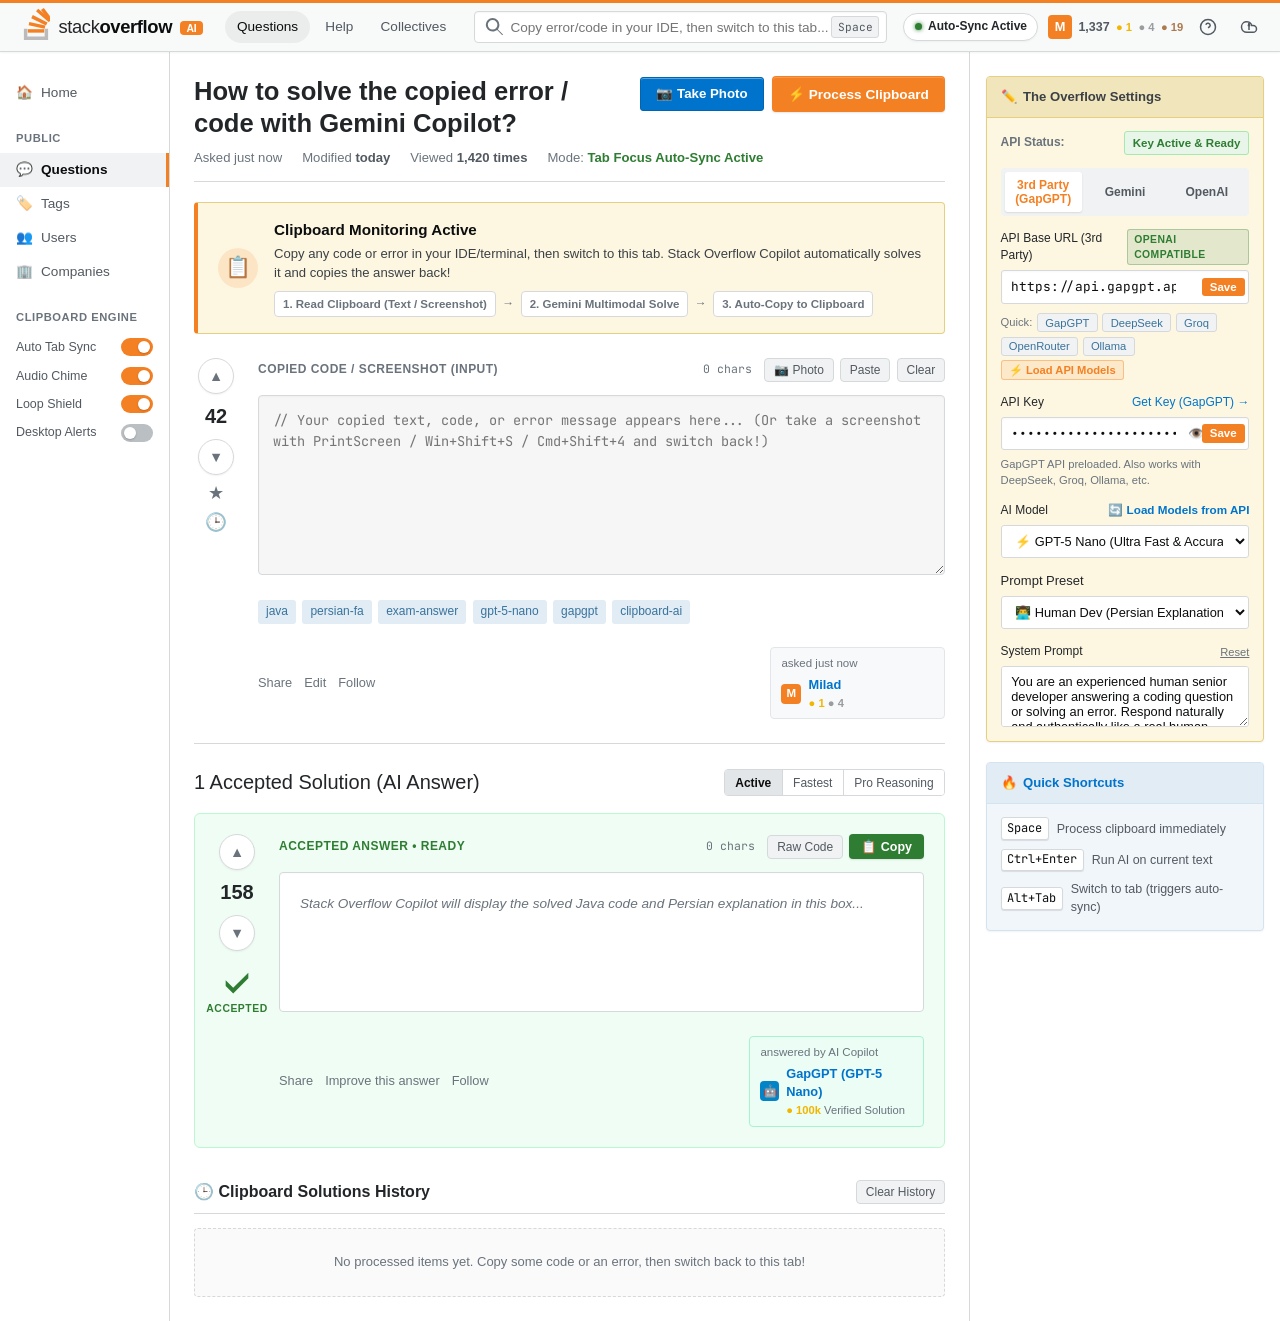
==== index.html @ df072f0d "my first commit for test" ====
<!DOCTYPE html>
<html lang="en">
<head>
  <meta charset="UTF-8">
  <meta name="viewport" content="width=device-width, initial-scale=1.0">
  <title>Stack Overflow — Instant Clipboard AI Copilot</title>
  <meta name="description" content="Stack Overflow style Clipboard Copilot: Automatically reads copied code or questions, solves them with Gemini, and copies the solution back to your clipboard.">
  <link rel="icon" type="image/svg+xml" href="[data-uri]">
  
  <!-- Fonts -->
  <link rel="preconnect" href="https://fonts.googleapis.com">
  <link rel="preconnect" href="https://fonts.gstatic.com" crossorigin>
  <link href="https://fonts.googleapis.com/css2?family=JetBrains+Mono:wght@400;500;600&family=Segoe+UI:wght@300;400;600;700&display=swap" rel="stylesheet">
  
  <style>
/* ==========================================================================
   Stack Overflow Theme & Design System for Clipboard Copilot
   Classic Authentic LIGHT THEME (#FFFFFF, #F48024, #FDF7E2, #2E7D32)
   ========================================================================== */

:root {
  /* Stack Overflow Brand Colors */
  --so-orange: #f48024;
  --so-orange-hover: #da680b;
  --so-orange-light: rgba(244, 128, 36, 0.12);
  
  /* Light Theme Surfaces & Backgrounds */
  --so-bg-page: #ffffff;
  --so-bg-topbar: #f8f9f9;
  --so-bg-sidebar: #ffffff;
  --so-bg-card: #ffffff;
  --so-bg-input: #ffffff;
  --so-bg-editor: #f6f6f6;
  --so-border: #d6d9dc;
  --so-border-subtle: #e3e6e8;
  --so-border-focus: #59a4de;

  /* Typography Colors */
  --so-text-main: #232629;
  --so-text-secondary: #525960;
  --so-text-muted: #6a737c;
  --so-link: #0074cc;
  --so-link-hover: #0a95ff;

  /* Badges & Accents */
  --so-green: #2e7d32;
  --so-green-bg: #e8f5e9;
  --so-green-border: #a3e9b0;
  --so-gold: #f1b600;
  --so-silver: #9a9c9f;
  --so-bronze: #ab7a4e;

  /* Stack Overflow Classic Tags */
  --so-tag-bg: #e1ecf4;
  --so-tag-text: #39739d;
  --so-tag-hover: #d0e3f1;

  /* The Overflow Yellow Widget Box in Light Mode */
  --so-widget-yellow-bg: #fdf7e2;
  --so-widget-yellow-header: #f1e5bc;
  --so-widget-yellow-border: #e6cf7e;
  --so-widget-yellow-text: #3b4045;

  /* Fonts */
  --font-main: -apple-system, BlinkMacSystemFont, "Segoe UI", "Vazirmatn", Tahoma, Roboto, "Helvetica Neue", Arial, sans-serif;
  --font-mono: 'JetBrains Mono', "Cascadia Code", Consolas, Menlo, Monaco, monospace;

  --transition-fast: all 0.15s ease-in-out;
}

*, *::before, *::after {
  box-sizing: border-box;
  margin: 0;
  padding: 0;
}

html {
  max-width: 100%;
  overflow-x: hidden;
  width: 100%;
}

body, body.so-theme-light {
  background-color: var(--so-bg-page);
  color: var(--so-text-main);
  font-family: var(--font-main);
  font-size: 13px;
  line-height: 1.45;
  min-height: 100vh;
  max-width: 100%;
  width: 100%;
  overflow-x: hidden;
  -webkit-font-smoothing: antialiased;
}

/* ==========================================================================
   Top Navigation Bar (Signature 3px Orange Line)
   ========================================================================== */
.so-topbar {
  position: sticky;
  top: 0;
  z-index: 100;
  background-color: var(--so-bg-topbar);
  border-top: 3px solid var(--so-orange);
  border-bottom: 1px solid var(--so-border);
  box-shadow: 0 1px 2px rgba(0, 0, 0, 0.05);
  height: 52px;
}

.so-topbar-container {
  max-width: 1300px;
  height: 100%;
  margin: 0 auto;
  padding: 0 1rem;
  display: flex;
  align-items: center;
  gap: 1rem;
}

/* Logo */
.so-brand-link {
  display: flex;
  align-items: center;
  gap: 0.5rem;
  text-decoration: none;
  color: var(--so-text-main);
  padding: 0.2rem 0.4rem;
  border-radius: 4px;
}

.so-brand-link:hover {
  background-color: rgba(0, 0, 0, 0.04);
}

.so-brand-text {
  font-size: 1.15rem;
  letter-spacing: -0.02em;
  font-family: var(--font-main);
  color: #232629;
}

.so-bold {
  font-weight: 700;
  color: #0c0d0e;
}

.so-badge-copilot {
  font-size: 0.65rem;
  font-weight: 700;
  background: var(--so-orange);
  color: #fff;
  padding: 0.1rem 0.4rem;
  border-radius: 4px;
  vertical-align: middle;
  margin-left: 0.2rem;
}

/* Nav links */
.so-topbar-nav {
  display: flex;
  align-items: center;
  gap: 0.2rem;
}

@media (max-width: 900px) {
  .so-topbar-nav { display: none; }
}

.so-nav-item {
  color: var(--so-text-secondary);
  text-decoration: none;
  padding: 0.4rem 0.75rem;
  border-radius: 9999px;
  font-size: 0.85rem;
  font-weight: 500;
  transition: var(--transition-fast);
}

.so-nav-item:hover, .so-nav-item.active {
  color: #0c0d0e;
  background-color: rgba(0, 0, 0, 0.05);
}

/* Search Box */
.so-search-container {
  flex: 1;
  max-width: 600px;
  position: relative;
  display: flex;
  align-items: center;
}

.so-search-svg {
  position: absolute;
  left: 0.65rem;
  color: var(--so-text-muted);
  pointer-events: none;
}

.so-search-input {
  width: 100%;
  background-color: var(--so-bg-input);
  border: 1px solid var(--so-border);
  border-radius: 4px;
  padding: 0.45rem 3.5rem 0.45rem 2.2rem;
  color: var(--so-text-main);
  font-family: inherit;
  font-size: 0.85rem;
  outline: none;
  transition: var(--transition-fast);
  box-shadow: inset 0 1px 2px rgba(0, 0, 0, 0.04);
}

.so-search-input:focus {
  border-color: var(--so-orange);
  box-shadow: 0 0 0 3px var(--so-orange-light);
}

.so-kbd {
  position: absolute;
  right: 0.5rem;
  font-family: var(--font-mono);
  font-size: 0.7rem;
  background: #f1f2f3;
  border: 1px solid var(--so-border);
  border-radius: 3px;
  padding: 0.1rem 0.35rem;
  color: var(--so-text-secondary);
}

/* Topbar Actions */
.so-topbar-actions {
  display: flex;
  align-items: center;
  gap: 0.6rem;
  margin-left: auto;
}

.status-pill {
  display: inline-flex;
  align-items: center;
  gap: 0.4rem;
  padding: 0.3rem 0.65rem;
  border-radius: 9999px;
  font-size: 0.75rem;
  font-weight: 600;
  border: 1px solid var(--so-border);
  background: #ffffff;
  box-shadow: 0 1px 2px rgba(0, 0, 0, 0.04);
}

.status-dot {
  width: 7px;
  height: 7px;
  border-radius: 50%;
}

.status-ready .status-dot { background: var(--so-green); box-shadow: 0 0 4px var(--so-green); }
.status-busy .status-dot { background: var(--so-orange); box-shadow: 0 0 4px var(--so-orange); }
.status-warn .status-dot { background: #f59e0b; }

.so-user-rep {
  display: flex;
  align-items: center;
  gap: 0.4rem;
  font-size: 0.78rem;
  font-weight: 600;
  cursor: default;
}

.so-avatar {
  width: 24px;
  height: 24px;
  border-radius: 4px;
  background: var(--so-orange);
  color: #fff;
  display: flex;
  align-items: center;
  justify-content: center;
  font-size: 0.8rem;
  font-weight: 700;
}

.so-avatar.sm { width: 20px; height: 20px; font-size: 0.72rem; }
.so-avatar.bot { background: #0284c7; }

.so-rep-count { color: var(--so-text-secondary); }
.badge-dot { font-size: 0.7rem; font-weight: 700; }
.badge-dot.gold { color: var(--so-gold); }
.badge-dot.silver { color: var(--so-silver); }
.badge-dot.bronze { color: var(--so-bronze); }

.so-icon-btn {
  background: none;
  border: none;
  color: var(--so-text-secondary);
  padding: 0.4rem;
  border-radius: 4px;
  cursor: pointer;
  display: flex;
  align-items: center;
  transition: var(--transition-fast);
}

.so-icon-btn:hover {
  background: rgba(0, 0, 0, 0.06);
  color: #0c0d0e;
}

/* ==========================================================================
   Page Layout (Left Sidebar + Main Column + Right Sidebar)
   ========================================================================== */
.so-page-wrap {
  max-width: 1300px;
  margin: 0 auto;
  display: flex;
  min-height: calc(100vh - 52px);
  background-color: var(--so-bg-page);
  width: 100%;
  min-width: 0;
  box-sizing: border-box;
}

/* Left Sidebar */
.so-left-sidebar {
  width: 170px;
  flex-shrink: 0;
  border-right: 1px solid var(--so-border);
  padding: 1.5rem 0;
  background-color: var(--so-bg-sidebar);
}

@media (max-width: 800px) {
  .so-left-sidebar { display: none; }
}

.so-side-nav {
  position: sticky;
  top: 70px;
  display: flex;
  flex-direction: column;
}

.so-side-link {
  display: flex;
  align-items: center;
  gap: 0.5rem;
  padding: 0.45rem 1rem;
  color: var(--so-text-secondary);
  text-decoration: none;
  font-size: 0.85rem;
  font-weight: 500;
  transition: var(--transition-fast);
  border-right: 3px solid transparent;
}

.so-side-link:hover {
  color: #0c0d0e;
  background-color: #f1f2f3;
}

.so-side-link.active {
  background-color: #f1f2f3;
  color: #0c0d0e;
  font-weight: 700;
  border-right-color: var(--so-orange);
}

.so-side-heading {
  font-size: 0.7rem;
  font-weight: 700;
  color: var(--so-text-muted);
  text-transform: uppercase;
  letter-spacing: 0.05em;
  padding: 1.25rem 1rem 0.4rem;
}

.so-toggle-box {
  padding: 0 1rem;
  display: flex;
  flex-direction: column;
  gap: 0.65rem;
  margin-top: 0.4rem;
}

.so-toggle-row {
  display: flex;
  align-items: center;
  justify-content: space-between;
  font-size: 0.78rem;
  color: var(--so-text-secondary);
}

/* Sm Switch */
.switch-sm {
  position: relative;
  width: 32px;
  height: 18px;
}
.switch-sm input { opacity: 0; width: 0; height: 0; }
.slider-sm {
  position: absolute; cursor: pointer;
  top: 0; left: 0; right: 0; bottom: 0;
  background-color: #babfc4;
  border-radius: 18px;
  transition: 0.2s;
}
.slider-sm::before {
  position: absolute; content: "";
  height: 12px; width: 12px; left: 3px; bottom: 3px;
  background-color: white;
  border-radius: 50%;
  transition: 0.2s;
  box-shadow: 0 1px 2px rgba(0, 0, 0, 0.2);
}
input:checked + .slider-sm { background-color: var(--so-orange); }
input:checked + .slider-sm::before { transform: translateX(14px); }

/* Main Column */
.so-main-column {
  flex: 1;
  min-width: 0;
  padding: 1.5rem;
  max-width: 820px;
  width: 100%;
  border-right: 1px solid var(--so-border);
  background-color: #ffffff;
  box-sizing: border-box;
}

@media (max-width: 1100px) {
  .so-main-column { max-width: 100%; border-right: none; }
}

/* Question Header */
.so-question-header {
  border-bottom: 1px solid var(--so-border);
  padding-bottom: 0.85rem;
  margin-bottom: 1.25rem;
}

.so-title-row {
  display: flex;
  align-items: flex-start;
  justify-content: space-between;
  gap: 1rem;
}

.so-question-title {
  font-size: 1.6rem;
  font-weight: 600;
  color: var(--so-text-main);
  line-height: 1.25;
}

.so-btn-primary {
  background-color: var(--so-orange);
  color: #fff;
  border: 1px solid transparent;
  padding: 0.55rem 0.95rem;
  border-radius: 4px;
  font-family: inherit;
  font-size: 0.85rem;
  font-weight: 600;
  cursor: pointer;
  white-space: nowrap;
  box-shadow: inset 0 1px 0 rgba(255, 255, 255, 0.2), 0 1px 2px rgba(0, 0, 0, 0.1);
  transition: var(--transition-fast);
}

.so-btn-primary:hover {
  background-color: var(--so-orange-hover);
}

.so-question-meta {
  display: flex;
  align-items: center;
  gap: 1.25rem;
  font-size: 0.82rem;
  color: var(--so-text-muted);
  margin-top: 0.5rem;
  flex-wrap: wrap;
}

.so-highlight { color: var(--so-text-secondary); font-weight: 600; }
.so-highlight-green { color: var(--so-green); font-weight: 600; }

/* Status Notification Banner (Light Mode Warm Notice) */
.so-notice-banner {
  background-color: var(--so-widget-yellow-bg);
  border: 1px solid var(--so-widget-yellow-border);
  border-left: 4px solid var(--so-orange);
  border-radius: 4px;
  padding: 1rem 1.25rem;
  display: flex;
  align-items: center;
  gap: 1rem;
  margin-bottom: 1.5rem;
}

.so-notice-icon {
  width: 40px;
  height: 40px;
  border-radius: 50%;
  background: rgba(244, 128, 36, 0.15);
  display: flex;
  align-items: center;
  justify-content: center;
  font-size: 1.3rem;
  flex-shrink: 0;
}

.so-notice-text strong {
  font-size: 0.95rem;
  color: #0c0d0e;
  display: block;
  margin-bottom: 0.2rem;
}

.so-notice-text p {
  font-size: 0.82rem;
  color: #3b4045;
}

.so-pipeline-steps {
  display: flex;
  align-items: center;
  gap: 0.4rem;
  margin-top: 0.6rem;
  flex-wrap: wrap;
}

.so-step-badge {
  font-size: 0.72rem;
  font-weight: 600;
  padding: 0.2rem 0.5rem;
  border-radius: 4px;
  background: #ffffff;
  border: 1px solid var(--so-border);
  color: var(--so-text-muted);
}

.so-step-badge.step-active {
  background: var(--so-orange);
  color: #fff;
  border-color: var(--so-orange);
}

.so-step-badge.step-done {
  background: var(--so-green-bg);
  color: var(--so-green);
  border-color: var(--so-green-border);
}

.so-step-arrow { color: var(--so-text-muted); font-size: 0.75rem; }

/* Post Box (Input & Answer) */
.so-post-box {
  display: flex;
  gap: 1.25rem;
  padding-bottom: 1.5rem;
  border-bottom: 1px solid var(--so-border);
  margin-bottom: 1.5rem;
  width: 100%;
  max-width: 100%;
  min-width: 0;
  box-sizing: border-box;
}

.so-accepted-answer {
  background: #f0fdf4;
  border: 1px solid #bbf7d0;
  border-radius: 6px;
  padding: 1.25rem;
  margin-top: 1rem;
  width: 100%;
  max-width: 100%;
  min-width: 0;
  box-sizing: border-box;
}

/* Voting Column */
.so-vote-col {
  display: flex;
  flex-direction: column;
  align-items: center;
  gap: 0.5rem;
  width: 44px;
  flex-shrink: 0;
}

.so-vote-btn {
  background: #ffffff;
  border: 1px solid var(--so-border);
  border-radius: 50%;
  width: 36px;
  height: 36px;
  display: flex;
  align-items: center;
  justify-content: center;
  color: var(--so-text-muted);
  font-size: 0.9rem;
  cursor: pointer;
  transition: var(--transition-fast);
  box-shadow: 0 1px 2px rgba(0, 0, 0, 0.05);
}

.so-vote-btn:hover {
  background: #f1f2f3;
  color: var(--so-orange);
  border-color: var(--so-orange);
}

.so-vote-count {
  font-size: 1.25rem;
  font-weight: 600;
  color: var(--so-text-main);
}

.so-vote-action {
  background: none;
  border: none;
  color: var(--so-text-muted);
  font-size: 1.1rem;
  cursor: pointer;
}

.so-vote-action:hover { color: var(--so-orange); }

/* Stack Overflow Accepted Checkmark */
.so-accepted-check {
  display: flex;
  flex-direction: column;
  align-items: center;
  color: var(--so-green);
  margin-top: 0.5rem;
}

.so-accepted-text {
  font-size: 0.65rem;
  font-weight: 700;
  letter-spacing: 0.05em;
  color: var(--so-green);
}

/* Post Body */
.so-post-body {
  flex: 1;
  min-width: 0; /* CRITICAL: Prevents flex child from exceeding container width */
  max-width: 100%;
  width: 100%;
  display: flex;
  flex-direction: column;
  gap: 0.85rem;
  box-sizing: border-box;
}

.so-post-header-tools {
  display: flex;
  align-items: center;
  justify-content: space-between;
  gap: 0.5rem;
  flex-wrap: wrap;
  width: 100%;
  max-width: 100%;
  min-width: 0;
  box-sizing: border-box;
}

.so-label {
  font-size: 0.75rem;
  font-weight: 700;
  color: var(--so-text-muted);
  text-transform: uppercase;
  letter-spacing: 0.04em;
}

.so-label-green { color: var(--so-green); }

.so-tools-right {
  display: flex;
  align-items: center;
  gap: 0.4rem;
}

.so-stats-tag {
  font-family: var(--font-mono);
  font-size: 0.72rem;
  color: var(--so-text-muted);
  margin-right: 0.35rem;
}

.so-btn-subtle {
  background: #f1f2f3;
  border: 1px solid var(--so-border);
  color: var(--so-text-secondary);
  padding: 0.25rem 0.55rem;
  border-radius: 4px;
  font-size: 0.75rem;
  cursor: pointer;
  transition: var(--transition-fast);
}

.so-btn-subtle:hover {
  background: #e3e6e8;
  color: #0c0d0e;
}

.so-btn-green {
  background-color: var(--so-green);
  color: #fff;
  border: none;
  padding: 0.3rem 0.75rem;
  border-radius: 4px;
  font-size: 0.78rem;
  font-weight: 600;
  cursor: pointer;
  transition: var(--transition-fast);
  box-shadow: 0 1px 2px rgba(0, 0, 0, 0.1);
}

.so-btn-green:hover { background-color: #256629; }

/* Screenshot Preview Box (Light Mode) */
.so-screenshot-box {
  width: 100%;
  background-color: #fff8f2;
  border: 1px solid #fed7aa;
  border-left: 4px solid var(--so-orange);
  border-radius: 4px;
  padding: 0.85rem;
  display: flex;
  flex-direction: column;
  gap: 0.65rem;
  margin-bottom: 0.85rem;
  animation: fadeIn 0.2s ease-in-out;
}

@keyframes fadeIn {
  from { opacity: 0; transform: translateY(-4px); }
  to { opacity: 1; transform: translateY(0); }
}

.so-screenshot-header {
  display: flex;
  align-items: center;
  justify-content: space-between;
}

.so-screenshot-title {
  display: flex;
  align-items: center;
  gap: 0.6rem;
}

.so-badge-screenshot {
  font-size: 0.72rem;
  font-weight: 700;
  background: rgba(244, 128, 36, 0.15);
  color: var(--so-orange);
  padding: 0.2rem 0.5rem;
  border-radius: 3px;
  border: 1px solid rgba(244, 128, 36, 0.35);
  letter-spacing: 0.04em;
}

.so-screenshot-meta {
  font-family: var(--font-mono);
  font-size: 0.75rem;
  color: var(--so-text-muted);
}

.so-screenshot-img-wrap {
  width: 100%;
  max-height: 280px;
  overflow: auto;
  border-radius: 4px;
  background-color: #f8f9fa;
  border: 1px solid var(--so-border);
  display: flex;
  align-items: center;
  justify-content: center;
  padding: 0.5rem;
}

.so-screenshot-img {
  max-width: 100%;
  max-height: 260px;
  object-fit: contain;
  border-radius: 3px;
  box-shadow: 0 2px 8px rgba(0, 0, 0, 0.15);
}

/* Code Editor Textarea */
.so-editor-container {
  width: 100%;
  max-width: 100%;
  min-width: 0;
  box-sizing: border-box;
}

.so-code-editor {
  width: 100%;
  max-width: 100%;
  min-height: 180px;
  background-color: var(--so-bg-editor);
  border: 1px solid var(--so-border);
  border-radius: 4px;
  padding: 0.85rem;
  color: #1e293b;
  font-family: var(--font-mono);
  font-size: 0.85rem;
  line-height: 1.6;
  resize: vertical;
  outline: none;
  unicode-bidi: plaintext;
  transition: var(--transition-fast);
  box-shadow: inset 0 1px 2px rgba(0, 0, 0, 0.03);
  box-sizing: border-box;
  white-space: pre-wrap;
  overflow-wrap: anywhere;
  word-break: break-word;
}

.so-code-editor:focus {
  border-color: var(--so-orange);
  box-shadow: 0 0 0 3px var(--so-orange-light);
  background-color: #ffffff;
}

.so-output-editor {
  background-color: #f8fafc;
  border-color: #86efac;
  color: #0f172a;
}

.so-output-editor:focus {
  background-color: #ffffff;
  border-color: var(--so-green);
}

/* Tags Row (Authentic Stack Overflow Tags) */
.so-tags-row {
  display: flex;
  align-items: center;
  gap: 0.4rem;
  flex-wrap: wrap;
  margin-top: 0.35rem;
}

.so-tag {
  background-color: var(--so-tag-bg);
  color: var(--so-tag-text);
  padding: 0.2rem 0.5rem;
  border-radius: 3px;
  font-size: 0.75rem;
  font-weight: 500;
  text-decoration: none;
  display: inline-block;
  cursor: pointer;
  transition: var(--transition-fast);
}

.so-tag:hover {
  background-color: var(--so-tag-hover);
  color: #2c5777;
}

/* Post Footer & Signature */
.so-post-footer {
  display: flex;
  align-items: center;
  justify-content: space-between;
  margin-top: 0.6rem;
  flex-wrap: wrap;
  gap: 1rem;
}

.so-actions-sub {
  display: flex;
  gap: 0.75rem;
}

.so-actions-sub a {
  color: var(--so-text-muted);
  text-decoration: none;
  font-size: 0.8rem;
}

.so-actions-sub a:hover { color: var(--so-text-secondary); text-decoration: underline; }

.so-user-card {
  background: #f8f9fa;
  border: 1px solid var(--so-border-subtle);
  border-radius: 4px;
  padding: 0.45rem 0.65rem;
  display: flex;
  flex-direction: column;
  gap: 0.25rem;
  width: 175px;
}

.so-answered-card {
  background: #ecfdf5;
  border: 1px solid #a7f3d0;
}

.so-user-time {
  font-size: 0.72rem;
  color: var(--so-text-muted);
}

.so-user-info {
  display: flex;
  align-items: center;
  gap: 0.45rem;
}

.so-user-name {
  color: var(--so-link);
  text-decoration: none;
  font-weight: 600;
  font-size: 0.8rem;
}

.so-user-name:hover { color: var(--so-link-hover); text-decoration: underline; }

.so-user-badges {
  font-size: 0.7rem;
  color: var(--so-text-muted);
}

/* Answers Section Header */
.so-answers-header {
  display: flex;
  align-items: center;
  justify-content: space-between;
  margin: 1.5rem 0 1rem;
}

.so-answers-header h2 {
  font-size: 1.25rem;
  font-weight: 500;
  color: var(--so-text-main);
}

.so-answers-filter {
  display: flex;
  border: 1px solid var(--so-border);
  border-radius: 4px;
  overflow: hidden;
}

.so-filter-btn {
  background: #ffffff;
  border: none;
  border-right: 1px solid var(--so-border);
  color: var(--so-text-secondary);
  padding: 0.35rem 0.65rem;
  font-size: 0.75rem;
  cursor: pointer;
}

.so-filter-btn:last-child { border-right: none; }
.so-filter-btn:hover { background: #f8f9fa; }
.so-filter-btn.active { background: #e3e6e8; color: #0c0d0e; font-weight: 600; }

/* History Section */
.so-history-section {
  margin-top: 2rem;
}

.so-history-header {
  display: flex;
  align-items: center;
  justify-content: space-between;
  padding-bottom: 0.6rem;
  border-bottom: 1px solid var(--so-border);
  margin-bottom: 0.85rem;
}

.so-history-header h3 {
  font-size: 1rem;
  font-weight: 600;
}

.so-history-list {
  display: flex;
  flex-direction: column;
  gap: 0.6rem;
  max-height: 220px;
  overflow-y: auto;
}

.empty-history {
  padding: 1.5rem;
  text-align: center;
  color: var(--so-text-muted);
  border: 1px dashed var(--so-border);
  border-radius: 4px;
  background-color: #fafafa;
}

.so-history-item {
  display: flex;
  align-items: center;
  justify-content: space-between;
  padding: 0.65rem 0.85rem;
  background-color: #ffffff;
  border: 1px solid var(--so-border);
  border-radius: 4px;
  gap: 0.85rem;
  transition: var(--transition-fast);
}

.so-history-item:hover {
  border-color: var(--so-orange);
  background-color: #fdfdfd;
}

.so-history-item-left {
  flex: 1;
  display: flex;
  flex-direction: column;
  gap: 0.2rem;
  overflow: hidden;
}

.so-history-meta {
  display: flex;
  align-items: center;
  gap: 0.4rem;
  font-size: 0.72rem;
  color: var(--so-text-muted);
}

.so-tag.sm {
  font-size: 0.68rem;
  padding: 0.1rem 0.35rem;
}

.so-history-snippet {
  font-size: 0.82rem;
  font-family: var(--font-mono);
  color: var(--so-text-main);
  white-space: nowrap;
  overflow: hidden;
  text-overflow: ellipsis;
}

.so-btn-green.sm {
  padding: 0.2rem 0.5rem;
  font-size: 0.72rem;
}

/* Right Sidebar (The Overflow Blog & Config) */
.so-right-sidebar {
  width: 310px;
  flex-shrink: 0;
  padding: 1.5rem 1rem;
  display: flex;
  flex-direction: column;
  gap: 1.25rem;
  background-color: #ffffff;
}

@media (max-width: 1100px) {
  .so-right-sidebar { display: none; }
}

/* Signature Stack Overflow Yellow/Warm Widget Box in Light Mode */
.so-widget-box {
  background-color: var(--so-widget-yellow-bg);
  border: 1px solid var(--so-widget-yellow-border);
  border-radius: 4px;
  overflow: hidden;
  box-shadow: 0 1px 2px rgba(0, 0, 0, 0.05);
}

.so-widget-header {
  background-color: var(--so-widget-yellow-header);
  border-bottom: 1px solid var(--so-widget-yellow-border);
  padding: 0.65rem 0.85rem;
  font-size: 0.82rem;
  font-weight: 700;
  color: var(--so-widget-yellow-text);
  display: flex;
  align-items: center;
  gap: 0.4rem;
}

.so-widget-body {
  padding: 0.85rem;
  display: flex;
  flex-direction: column;
  gap: 0.85rem;
}

.so-widget-blue {
  background-color: #f1f6fb;
  border-color: #d4e3f0;
}
.so-widget-blue .so-widget-header {
  background-color: #e1ecf4;
  border-color: #d4e3f0;
  color: #0074cc;
}

.so-config-row {
  display: flex;
  align-items: center;
  justify-content: space-between;
}

.so-label-sm { font-size: 0.75rem; color: var(--so-text-muted); font-weight: 600; }

.so-status-badge {
  font-size: 0.72rem;
  font-weight: 700;
  padding: 0.15rem 0.5rem;
  border-radius: 3px;
}
.so-status-badge.success { background: var(--so-green-bg); color: var(--so-green); border: 1px solid var(--so-green-border); }
.so-status-badge.warning { background: #fef3c7; color: #b45309; border: 1px solid #fde68a; }
.so-status-badge.info { background: #e0f2fe; color: #0369a1; border: 1px solid #bae6fd; }

.so-pill-failover {
  font-size: 0.65rem;
  font-weight: 700;
  background: rgba(46, 125, 50, 0.12);
  color: var(--so-green);
  border: 1px solid rgba(46, 125, 50, 0.3);
  padding: 0.1rem 0.4rem;
  border-radius: 3px;
  text-transform: uppercase;
  letter-spacing: 0.04em;
}

/* Provider Tabs in Widget */
.so-provider-tabs {
  display: grid;
  grid-template-columns: repeat(3, 1fr);
  gap: 0.3rem;
  background: #f1f2f3;
  padding: 0.25rem;
  border-radius: 4px;
}

.so-tab-btn {
  background: none;
  border: none;
  color: var(--so-text-secondary);
  padding: 0.35rem 0.2rem;
  font-size: 0.75rem;
  font-weight: 600;
  border-radius: 3px;
  cursor: pointer;
  transition: var(--transition-fast);
}

.so-tab-btn.active {
  background: #ffffff;
  color: var(--so-orange);
  box-shadow: 0 1px 2px rgba(0, 0, 0, 0.1);
}

/* Forms in Widget */
.so-form-group {
  display: flex;
  flex-direction: column;
  gap: 0.35rem;
}

.so-form-label-row {
  display: flex;
  align-items: center;
  justify-content: space-between;
  font-size: 0.75rem;
}

.so-form-label-row a {
  color: var(--so-link);
  text-decoration: none;
}
.so-form-label-row a:hover { text-decoration: underline; }

.so-input-wrapper {
  position: relative;
  display: flex;
  align-items: center;
}

.so-input-wrapper input {
  width: 100%;
  background-color: #ffffff;
  border: 1px solid var(--so-border);
  border-radius: 3px;
  padding: 0.45rem 4.5rem 0.45rem 0.6rem;
  color: #0c0d0e;
  font-family: var(--font-mono);
  font-size: 0.8rem;
  outline: none;
  box-shadow: inset 0 1px 2px rgba(0, 0, 0, 0.03);
}

.so-input-wrapper input:focus {
  border-color: var(--so-orange);
  box-shadow: 0 0 0 3px var(--so-orange-light);
}

.so-btn-icon-inside {
  position: absolute; right: 2.8rem;
  background: none; border: none;
  color: var(--so-text-muted); cursor: pointer;
}

.so-btn-save-inside {
  position: absolute; right: 0.3rem;
  background: var(--so-orange);
  color: #fff; border: none;
  padding: 0.2rem 0.5rem;
  border-radius: 3px;
  font-size: 0.72rem;
  font-weight: 600;
  cursor: pointer;
}

.so-hint-text { font-size: 0.7rem; color: var(--so-text-muted); }

.so-url-presets {
  display: flex;
  align-items: center;
  gap: 0.3rem;
  flex-wrap: wrap;
  margin-top: 0.25rem;
}

.so-chip-btn {
  background-color: #f1f2f3;
  color: #39739d;
  border: 1px solid var(--so-border);
  border-radius: 3px;
  font-size: 0.7rem;
  font-weight: 500;
  padding: 0.15rem 0.45rem;
  cursor: pointer;
  transition: var(--transition-fast);
}

.so-chip-btn:hover {
  background-color: var(--so-tag-bg);
  border-color: #7aa7c7;
  color: #2c5777;
}

.so-chip-btn:active {
  background-color: #d0e3f1;
}

.so-chip-highlight {
  background-color: rgba(244, 128, 36, 0.12) !important;
  color: var(--so-orange) !important;
  border-color: rgba(244, 128, 36, 0.4) !important;
  font-weight: 600 !important;
}

.so-chip-highlight:hover {
  background-color: var(--so-orange) !important;
  color: #ffffff !important;
}

.so-btn-fetch-models {
  background: none;
  border: none;
  color: var(--so-link);
  font-size: 0.73rem;
  font-weight: 600;
  cursor: pointer;
  padding: 0;
  display: inline-flex;
  align-items: center;
  gap: 0.25rem;
  transition: var(--transition-fast);
}

.so-btn-fetch-models:hover {
  color: var(--so-link-hover);
  text-decoration: underline;
}

.so-btn-fetch-models:disabled {
  color: var(--so-text-muted);
  cursor: not-allowed;
  text-decoration: none;
}

.so-select, .so-textarea {
  width: 100%;
  background-color: #ffffff;
  border: 1px solid var(--so-border);
  border-radius: 3px;
  padding: 0.45rem 0.6rem;
  color: #0c0d0e;
  font-family: inherit;
  font-size: 0.8rem;
  outline: none;
}

.so-select:focus, .so-textarea:focus {
  border-color: var(--so-orange);
  box-shadow: 0 0 0 3px var(--so-orange-light);
}

.so-btn-text {
  background: none; border: none;
  color: var(--so-text-muted);
  font-size: 0.7rem;
  cursor: pointer;
  text-decoration: underline;
}

.so-shortcuts-list {
  display: flex;
  flex-direction: column;
  gap: 0.55rem;
  font-size: 0.78rem;
}

.so-shortcut-item {
  display: flex;
  align-items: center;
  gap: 0.5rem;
  color: var(--so-text-secondary);
}

.so-shortcut-item kbd {
  background: #ffffff;
  border: 1px solid var(--so-border);
  border-radius: 3px;
  padding: 0.1rem 0.35rem;
  font-family: var(--font-mono);
  font-size: 0.75rem;
  color: #0c0d0e;
  box-shadow: 0 1px 1px rgba(0, 0, 0, 0.1);
}

/* Modals */
.modal-backdrop {
  position: fixed;
  top: 0; left: 0; right: 0; bottom: 0;
  background: rgba(0, 0, 0, 0.5);
  backdrop-filter: blur(2px);
  z-index: 1000;
  display: flex;
  align-items: center;
  justify-content: center;
  padding: 1.5rem;
  opacity: 0;
  pointer-events: none;
  transition: opacity 0.2s ease;
}

.modal-backdrop.open { opacity: 1; pointer-events: auto; }

.so-modal {
  background: #ffffff;
  border: 1px solid var(--so-border);
  border-radius: 6px;
  width: 100%;
  max-width: 600px;
  box-shadow: 0 10px 25px rgba(0, 0, 0, 0.2);
}

.so-modal-header {
  padding: 1.25rem;
  border-bottom: 1px solid var(--so-border);
  display: flex;
  align-items: center;
  justify-content: space-between;
}

.so-modal-header h2 { font-size: 1.15rem; font-weight: 600; color: #0c0d0e; }

.modal-close {
  background: none; border: none;
  color: var(--so-text-muted); font-size: 1.5rem;
  cursor: pointer;
}
.modal-close:hover { color: #0c0d0e; }

.so-modal-body {
  padding: 1.25rem;
  display: flex;
  flex-direction: column;
  gap: 1rem;
  font-size: 0.85rem;
  color: var(--so-text-secondary);
}

.so-step-row {
  display: flex;
  gap: 0.85rem;
}

.so-step-digit {
  width: 26px; height: 26px;
  border-radius: 50%;
  background: var(--so-orange);
  color: #fff; font-weight: 700;
  display: flex; align-items: center; justify-content: center;
  flex-shrink: 0;
  font-size: 0.85rem;
}

.so-step-row h4 { color: #0c0d0e; margin-bottom: 0.2rem; }

.so-modal-footer {
  padding: 1rem 1.25rem;
  border-top: 1px solid var(--so-border);
  display: flex; justify-content: flex-end;
}

.so-code-snippet {
  background: #f8f9fa;
  border: 1px solid var(--so-border);
  border-radius: 4px;
  padding: 0.75rem;
  font-family: var(--font-mono);
  color: var(--so-orange);
  margin-top: 0.5rem;
}

/* Toast Container */
.toast-container {
  position: fixed;
  bottom: 1.5rem;
  right: 1.5rem;
  display: flex;
  flex-direction: column;
  gap: 0.5rem;
  z-index: 9999;
  pointer-events: none;
}

.toast {
  pointer-events: auto;
  display: flex;
  align-items: center;
  gap: 0.5rem;
  padding: 0.75rem 1rem;
  border-radius: 4px;
  font-size: 0.82rem;
  font-weight: 500;
  color: #0c0d0e;
  background: #ffffff;
  border: 1px solid var(--so-border);
  box-shadow: 0 4px 15px rgba(0, 0, 0, 0.15);
}

.toast-success { border-color: var(--so-green); border-left: 4px solid var(--so-green); }
.toast-error { border-color: #ef4444; border-left: 4px solid #ef4444; }
.toast-info { border-color: var(--so-orange); border-left: 4px solid var(--so-orange); }
.toast-warning { border-color: #f59e0b; border-left: 4px solid #f59e0b; }

/* ==========================================================================
   Camera Action Button & Header Button Group
   ========================================================================== */
.so-header-btn-group {
  display: flex;
  align-items: center;
  gap: 0.5rem;
  flex-shrink: 0;
}

.so-btn-camera {
  background-color: #0074cc;
  color: #ffffff;
  border: 1px solid #0064b0;
  border-radius: 3px;
  padding: 0.55rem 0.95rem;
  font-size: 0.83rem;
  font-weight: 600;
  cursor: pointer;
  display: inline-flex;
  align-items: center;
  justify-content: center;
  gap: 0.4rem;
  box-shadow: inset 0 1px 0 rgba(255, 255, 255, 0.35);
  transition: var(--transition-fast);
  white-space: nowrap;
}

.so-btn-camera:hover {
  background-color: #0064b0;
  box-shadow: inset 0 1px 0 rgba(255, 255, 255, 0.15);
}

.so-btn-camera:active {
  background-color: #005291;
  transform: translateY(1px);
}

/* Visibility helpers */
.so-mobile-only {
  display: none !important;
}

/* Sticky Mobile Bottom Bar (Hidden on Desktop) */
.so-mobile-bottom-bar {
  display: none;
}

.so-mobile-sidebar-backdrop {
  display: none;
  position: fixed;
  top: 0; left: 0; right: 0; bottom: 0;
  background: rgba(0, 0, 0, 0.45);
  backdrop-filter: blur(2px);
  z-index: 1050;
  opacity: 0;
  transition: opacity 0.25s ease;
}

.so-mobile-sidebar-backdrop.active {
  display: block;
  opacity: 1;
}

.so-sidebar-mobile-header {
  display: none;
  align-items: center;
  justify-content: space-between;
  padding-bottom: 0.75rem;
  margin-bottom: 0.75rem;
  border-bottom: 1px solid var(--so-border);
  font-size: 1rem;
  font-weight: 700;
  color: var(--so-text-main);
}

/* ==========================================================================
   Stack Overflow Authentic MOBILE VIEW (@media max-width: 768px)
   ========================================================================== */
@media (max-width: 768px) {
  body, body.so-theme-light {
    padding-bottom: 64px; /* Essential space for sticky bottom bar */
    font-size: 12.5px;
  }

  .so-mobile-only {
    display: inline-flex !important;
  }

  /* Top Navigation Bar: Ultra-Compact Stack Overflow Mobile Web */
  .so-topbar {
    height: 48px;
  }

  .so-topbar-container {
    padding: 0 0.6rem;
    gap: 0.5rem;
    justify-content: space-between;
  }

  .so-brand-link {
    gap: 0.4rem;
  }

  .so-logo-icon svg {
    width: 22px;
    height: 25px;
  }

  .so-brand-text {
    font-size: 1.05rem;
  }

  .so-badge-copilot {
    font-size: 0.6rem;
    padding: 0.05rem 0.3rem;
  }

  /* Hide Desktop Search & Nav Items on Mobile */
  .so-topbar-nav {
    display: none !important;
  }

  .so-search-container {
    display: none !important;
  }

  .so-topbar-actions {
    gap: 0.4rem;
  }

  /* Compact User Profile: hide dots to fit screen */
  .so-user-rep {
    padding: 0.15rem 0.4rem;
    font-size: 0.75rem;
  }

  .so-user-rep .badge-dot {
    display: none;
  }

  /* Status Pill on Mobile */
  .status-pill {
    padding: 0.25rem 0.5rem;
    font-size: 0.7rem;
  }

  #status-pill-text {
    display: inline-block;
    max-width: 70px;
    overflow: hidden;
    text-overflow: ellipsis;
    white-space: nowrap;
  }

  /* Main Column & Page Wrap */
  .so-page-wrap {
    padding: 0;
  }

  .so-main-column {
    padding: 0.75rem 0.65rem;
    max-width: 100%;
    border-right: none;
  }

  /* Question Header on Mobile */
  .so-question-header {
    margin-bottom: 0.85rem;
    padding-bottom: 0.75rem;
  }

  .so-title-row {
    flex-direction: column;
    gap: 0.75rem;
    align-items: stretch;
  }

  .so-question-title {
    font-size: 1.22rem;
    line-height: 1.35;
  }

  /* Buttons stack side-by-side on mobile */
  .so-header-btn-group {
    width: 100%;
    display: grid;
    grid-template-columns: 1fr 1fr;
    gap: 0.5rem;
  }

  .so-btn-camera, .so-btn-primary {
    width: 100%;
    padding: 0.65rem 0.5rem;
    font-size: 0.82rem;
    justify-content: center;
    text-align: center;
  }

  .so-question-meta {
    flex-wrap: wrap;
    gap: 0.4rem 0.75rem;
    font-size: 0.72rem;
  }

  /* Notice Banner */
  .so-notice-banner {
    padding: 0.75rem;
    gap: 0.65rem;
    flex-direction: column;
    align-items: flex-start;
  }

  .so-notice-icon {
    width: 32px;
    height: 32px;
    font-size: 1.1rem;
  }

  .so-pipeline-steps {
    flex-wrap: wrap;
    gap: 0.35rem;
  }

  .so-step-badge {
    font-size: 0.7rem;
    padding: 0.2rem 0.45rem;
  }

  .so-step-arrow {
    display: none;
  }

  /* Post Layout (Question & Answer): Compact Voting */
  .so-post-box, .so-answer-box {
    gap: 0.5rem;
    padding-bottom: 1rem;
    margin-bottom: 1.25rem;
  }

  .so-vote-col {
    width: 32px;
    min-width: 32px;
    gap: 0.25rem;
  }

  .so-vote-btn {
    width: 30px;
    height: 30px;
    font-size: 0.95rem;
  }

  .so-vote-count {
    font-size: 1.1rem;
    margin: 0.1rem 0;
  }

  .so-vote-action {
    font-size: 1rem;
    width: 28px;
    height: 28px;
  }

  .so-post-body {
    min-width: 0; /* Prevents overflow in flex child */
  }

  .so-post-header-tools {
    flex-direction: column;
    align-items: flex-start;
    gap: 0.4rem;
  }

  .so-tools-right {
    width: 100%;
    justify-content: flex-start;
    flex-wrap: wrap;
    gap: 0.35rem;
  }

  .so-code-editor {
    min-height: 120px;
    font-size: 0.8rem;
    padding: 0.65rem;
  }

  /* Tags row */
  .so-tags-row {
    margin-top: 0.75rem;
    gap: 0.3rem;
    flex-wrap: wrap;
  }

  .so-tag {
    font-size: 0.72rem;
    padding: 0.2rem 0.45rem;
  }

  /* Post Footer Signature */
  .so-post-footer {
    flex-direction: column;
    align-items: flex-start;
    gap: 0.75rem;
    margin-top: 0.85rem;
  }

  .so-actions-sub {
    font-size: 0.78rem;
  }

  .so-user-card {
    align-self: flex-end;
    width: 100%;
    max-width: 200px;
  }

  /* Answer Section */
  .so-answers-header {
    flex-direction: column;
    align-items: flex-start;
    gap: 0.5rem;
  }

  .so-answers-header h2 {
    font-size: 1.1rem;
  }

  .so-answers-filter {
    width: 100%;
    display: flex;
  }

  .so-filter-btn {
    flex: 1;
    text-align: center;
    padding: 0.4rem 0.5rem;
    font-size: 0.72rem;
  }

  /* Solution View on Mobile */
  .so-accepted-answer {
    padding: 0.85rem 0.65rem;
    margin-top: 0.75rem;
    width: 100%;
    max-width: 100%;
    box-sizing: border-box;
    overflow: hidden;
  }

  .so-solution-render-box {
    padding: 0.75rem 0.65rem;
    font-size: 0.88rem;
    line-height: 1.7;
    width: 100%;
    max-width: 100%;
    box-sizing: border-box;
    overflow-x: hidden;
  }

  .so-paragraph.so-persian-text {
    font-size: 0.88rem;
    line-height: 1.75;
    text-align: right;
    direction: rtl;
  }

  .so-paragraph.so-latin-text {
    font-size: 0.85rem;
    line-height: 1.55;
    text-align: left;
    direction: ltr;
  }

  .so-code-block-card pre {
    padding: 0.65rem 0.75rem;
    font-size: 0.78rem;
    overflow-x: auto;
    -webkit-overflow-scrolling: touch;
  }

  .so-persian-block {
    font-size: 0.88rem;
    line-height: 1.75;
    padding: 0.6rem 0.75rem;
  }

  .so-code-wrap pre {
    padding: 0.75rem;
    font-size: 0.78rem;
    overflow-x: auto;
    -webkit-overflow-scrolling: touch;
  }

  /* Sticky Mobile Bottom Bar */
  .so-mobile-bottom-bar {
    display: flex;
    position: fixed;
    bottom: 0;
    left: 0;
    right: 0;
    height: 56px;
    background: #ffffff;
    border-top: 1px solid var(--so-border);
    box-shadow: 0 -2px 12px rgba(0, 0, 0, 0.08);
    z-index: 1000;
    align-items: center;
    justify-content: space-around;
    padding: 0 0.5rem;
    padding-bottom: env(safe-area-inset-bottom, 0px);
  }

  .so-mobile-bar-btn {
    display: flex;
    flex-direction: column;
    align-items: center;
    justify-content: center;
    background: none;
    border: none;
    color: var(--so-text-secondary);
    font-size: 0.72rem;
    font-weight: 600;
    gap: 2px;
    cursor: pointer;
    padding: 5px 12px;
    border-radius: 4px;
    min-width: 65px;
    transition: var(--transition-fast);
  }

  .so-mobile-bar-btn .bar-icon {
    font-size: 1.2rem;
    line-height: 1;
  }

  .so-mobile-bar-btn:active {
    background-color: var(--so-border-subtle);
  }

  .so-mobile-bar-btn.camera {
    color: #0074cc;
  }

  .so-mobile-bar-btn.primary {
    color: var(--so-orange);
    font-weight: 700;
  }

  .so-mobile-bar-btn.copy {
    color: var(--so-green);
  }

  .so-mobile-bar-btn.settings {
    color: var(--so-text-muted);
  }

  /* Toast adjustments on Mobile */
  .toast-container {
    bottom: 4.5rem;
    right: 0.75rem;
    left: 0.75rem;
  }

  .toast {
    font-size: 0.8rem;
    padding: 0.65rem 0.85rem;
  }
}

/* ==========================================================================
   Slide-Out Drawer for Settings on Mobile / Tablets
   ========================================================================== */
@media (max-width: 1100px) {
  .so-right-sidebar {
    display: none;
  }

  .so-right-sidebar.mobile-open {
    display: flex !important;
    position: fixed;
    top: 0;
    right: 0;
    bottom: 0;
    width: 88vw;
    max-width: 380px;
    z-index: 1060;
    background: #ffffff;
    box-shadow: -6px 0 30px rgba(0, 0, 0, 0.35);
    overflow-y: auto;
    padding: 1.25rem 1rem 5.5rem 1rem;
    animation: soSlideDrawer 0.25s cubic-bezier(0.16, 1, 0.3, 1);
  }

  .so-sidebar-mobile-header {
    display: flex;
  }
}

@keyframes soSlideDrawer {
  from {
    transform: translateX(100%);
  }
  to {
    transform: translateX(0);
  }
}

/* ==========================================================================
   Rich Solution Render Box & Code Cards (Stack Overflow Style)
   ========================================================================== */
.so-solution-render-box {
  background-color: #ffffff;
  border: 1px solid var(--so-border);
  border-radius: 4px;
  padding: 1.15rem 1.25rem;
  min-height: 140px;
  font-size: 0.95rem;
  line-height: 1.75;
  color: var(--so-text-main);
  box-shadow: inset 0 1px 2px rgba(0, 0, 0, 0.02);
  transition: border-color 0.2s ease, box-shadow 0.2s ease;
  width: 100%;
  max-width: 100%;
  min-width: 0;
  box-sizing: border-box;
  overflow-x: hidden;
  overflow-wrap: anywhere;
  word-break: break-word;
}

.so-solution-render-content {
  display: flex;
  flex-direction: column;
  gap: 0.75rem;
  width: 100%;
  max-width: 100%;
  min-width: 0;
  box-sizing: border-box;
}

.so-placeholder-text {
  color: var(--so-text-muted);
  font-style: italic;
  font-size: 0.85rem;
  width: 100%;
  max-width: 100%;
  word-break: break-word;
  overflow-wrap: anywhere;
}

/* Paragraphs & Sentence Wrapping (Fixes Right-Side Cutoff for Long Persian & Latin Sentences) */
.so-paragraph {
  width: 100%;
  max-width: 100%;
  min-width: 0;
  box-sizing: border-box;
  overflow-wrap: anywhere;
  word-break: break-word;
  word-wrap: break-word;
  white-space: normal;
}

/* Persian Paragraphs */
.so-paragraph.so-persian-text {
  font-family: var(--font-main);
  direction: rtl;
  text-align: right;
  line-height: 1.85;
  font-size: 0.94rem;
  color: #1f2328;
  unicode-bidi: plaintext;
  overflow-wrap: anywhere;
  word-break: break-word;
}

/* Latin Paragraphs */
.so-paragraph.so-latin-text {
  direction: ltr;
  text-align: left;
  line-height: 1.6;
  font-size: 0.92rem;
  color: #1f2328;
  unicode-bidi: plaintext;
  overflow-wrap: anywhere;
  word-break: break-word;
}

/* Inline Code Highlight */
.so-inline-code {
  background-color: #f1f2f3;
  color: #b75501;
  padding: 0.15rem 0.4rem;
  border-radius: 3px;
  font-family: var(--font-mono);
  font-size: 0.86em;
  border: 1px solid #e3e6e8;
  white-space: normal;
  word-break: break-word;
  overflow-wrap: anywhere;
  display: inline;
}

/* Java & Syntax Code Block Card */
.so-code-block-card {
  margin: 0.85rem 0;
  background-color: #f6f8fa;
  border: 1px solid #d0d7de;
  border-radius: 6px;
  overflow: hidden;
  box-shadow: 0 1px 3px rgba(0, 0, 0, 0.04);
  width: 100%;
  max-width: 100%;
  min-width: 0;
  box-sizing: border-box;
}

.so-code-block-header {
  background-color: #f1f5f9;
  border-bottom: 1px solid #d0d7de;
  padding: 0.35rem 0.75rem;
  display: flex;
  align-items: center;
  justify-content: space-between;
  font-size: 0.72rem;
  font-weight: 700;
  color: #475569;
  width: 100%;
  max-width: 100%;
  box-sizing: border-box;
}

.so-code-lang-tag {
  background-color: #e1ecf4;
  color: #2c5777;
  padding: 0.12rem 0.45rem;
  border-radius: 3px;
  font-family: var(--font-mono);
  font-weight: 600;
}

.so-code-copy-btn {
  background: #ffffff;
  border: 1px solid var(--so-border);
  color: var(--so-text-secondary);
  border-radius: 3px;
  padding: 0.2rem 0.6rem;
  font-size: 0.72rem;
  font-weight: 600;
  cursor: pointer;
  transition: var(--transition-fast);
}

.so-code-copy-btn:hover {
  background-color: #f8fafc;
  border-color: var(--so-orange);
  color: var(--so-orange);
}

.so-code-block-card pre {
  padding: 0.85rem 1rem;
  margin: 0;
  overflow-x: auto;
  -webkit-overflow-scrolling: touch;
  background: #f8fafc;
  font-family: var(--font-mono);
  font-size: 0.85rem;
  line-height: 1.55;
  color: #0f172a;
  max-width: 100%;
  width: 100%;
  box-sizing: border-box;
  white-space: pre;
}

.so-code-block-card pre code {
  font-family: inherit;
  display: block;
  min-width: max-content;
}

/* Mobile Highlight Pulse Animation */
@keyframes highlightPulse {
  0% {
    box-shadow: 0 0 0 0 rgba(46, 125, 50, 0.45);
    border-color: var(--so-green);
  }
  50% {
    box-shadow: 0 0 0 10px rgba(46, 125, 50, 0);
    border-color: var(--so-green);
  }
  100% {
    box-shadow: 0 0 0 0 rgba(46, 125, 50, 0);
  }
}

.highlight-pulse {
  animation: highlightPulse 1.2s ease-out 2;
  border-color: var(--so-green) !important;
}



</style>
</head>
<body class="so-theme-light">
  <!-- Top Navigation Bar -->
  <header class="so-topbar">
    <div class="so-topbar-container">
      <!-- Stack Overflow Authentic Logo -->
      <a href="#" class="so-brand-link" title="Stack Overflow AI Copilot">
        <div class="so-logo-icon">
          <svg viewBox="0 0 32 37" width="28" height="32" fill="none">
            <path d="M26 33v-9h4v13H2V24h4v9h20z" fill="#BCBBBB"/>
            <path d="M6.5 28.5h19v-4h-19v4z" fill="#F48024"/>
            <path d="M7.5 20l18.5 4 .8-3.9-18.5-4-.8 3.9z" fill="#F48024"/>
            <path d="M10.5 11.8l17 8.5 1.8-3.6-17-8.5-1.8 3.6z" fill="#F48024"/>
            <path d="M16 3.8l14.5 12.5 2.6-3L18.6.8l-2.6 3z" fill="#F48024"/>
            <path d="M25 0l-3.3 2.3 11.5 15.2 3.3-2.3L25 0z" fill="#F48024"/>
          </svg>
        </div>
        <div class="so-brand-text">
          stack<span class="so-bold">overflow</span> <span class="so-badge-copilot">AI</span>
        </div>
      </a>

      <!-- Quick Nav Links -->
      <nav class="so-topbar-nav">
        <a href="#" class="so-nav-item active">Questions</a>
        <a href="#" class="so-nav-item">Help</a>
        <a href="#" class="so-nav-item">Collectives</a>
      </nav>

      <!-- Search / Command Box -->
      <div class="so-search-container" id="so-search-trigger">
        <svg class="so-search-svg" width="18" height="18" viewBox="0 0 18 18" fill="currentColor">
          <path d="M18 16.5l-5.1-5.1c.9-1.3 1.5-2.9 1.5-4.6A6.8 6.8 0 0 0 7.6 0 6.8 6.8 0 0 0 .8 6.8a6.8 6.8 0 0 0 6.8 6.8c1.7 0 3.3-.6 4.6-1.5l5.1 5.1 1.4-1.4zM2.8 6.8a4.8 4.8 0 0 1 4.8-4.8 4.8 4.8 0 0 1 4.8 4.8 4.8 4.8 0 0 1-4.8 4.8 4.8 4.8 0 0 1-4.8-4.8z"/>
        </svg>
        <input type="text" class="so-search-input" placeholder="Copy error/code in your IDE, then switch to this tab... (Press Space)" readonly>
        <kbd class="so-kbd">Space</kbd>
      </div>

      <!-- Topbar Actions & User Stats -->
      <div class="so-topbar-actions">
        <!-- Live Status Pill -->
        <div id="status-pill" class="status-pill status-ready" title="Monitoring clipboard on tab switch">
          <span class="status-dot"></span>
          <span id="status-pill-text">Auto-Sync Active</span>
        </div>

        <!-- User Reputation Profile -->
        <div class="so-user-rep" title="Milad — 1,337 reputation">
          <div class="so-avatar">M</div>
          <span class="so-rep-count">1,337</span>
          <span class="badge-dot gold">● 1</span>
          <span class="badge-dot silver">● 4</span>
          <span class="badge-dot bronze">● 19</span>
        </div>

        <button id="btn-mobile-settings" class="so-icon-btn so-mobile-only" title="API Settings & Models">
          ⚙️
        </button>

        <button id="btn-guide" class="so-icon-btn" title="How to use Stack Overflow Copilot">
          <svg width="18" height="18" viewBox="0 0 24 24" fill="none" stroke="currentColor" stroke-width="2"><circle cx="12" cy="12" r="10"/><path d="M9.09 9a3 3 0 0 1 5.83 1c0 2-3 3-3 3"/><line x1="12" y1="17" x2="12.01" y2="17"/></svg>
        </button>

        <button id="btn-deploy-info" class="so-icon-btn" title="Free Cloud Deployment Guide">
          <svg width="18" height="18" viewBox="0 0 24 24" fill="none" stroke="currentColor" stroke-width="2"><path d="M17.5 19H9a7 7 0 1 1 6.71-9h1.79a4.5 4.5 0 1 1 0 9Z"/><polyline points="13 11 12 7 11 11"/><line x1="12" y1="7" x2="12" y2="16"/></svg>
        </button>
      </div>
    </div>
  </header>

  <!-- Main Container Layout (Left Nav + Main Content + Right Sidebar) -->
  <div class="so-page-wrap">
    <!-- Left Navigation Sidebar -->
    <aside class="so-left-sidebar">
      <nav class="so-side-nav">
        <a href="#" class="so-side-link"><span class="icon">🏠</span> Home</a>
        <div class="so-side-heading">PUBLIC</div>
        <a href="#" class="so-side-link active"><span class="icon">💬</span> Questions</a>
        <a href="#" class="so-side-link"><span class="icon">🏷️</span> Tags</a>
        <a href="#" class="so-side-link"><span class="icon">👥</span> Users</a>
        <a href="#" class="so-side-link"><span class="icon">🏢</span> Companies</a>

        <div class="so-side-heading">CLIPBOARD ENGINE</div>
        <div class="so-toggle-box">
          <div class="so-toggle-row">
            <span>Auto Tab Sync</span>
            <label class="switch-sm">
              <input type="checkbox" id="toggle-autosync" checked>
              <span class="slider-sm"></span>
            </label>
          </div>
          <div class="so-toggle-row">
            <span>Audio Chime</span>
            <label class="switch-sm">
              <input type="checkbox" id="toggle-sound" checked>
              <span class="slider-sm"></span>
            </label>
          </div>
          <div class="so-toggle-row">
            <span>Loop Shield</span>
            <label class="switch-sm">
              <input type="checkbox" id="toggle-dedup" checked>
              <span class="slider-sm"></span>
            </label>
          </div>
          <div class="so-toggle-row">
            <span>Desktop Alerts</span>
            <label class="switch-sm">
              <input type="checkbox" id="toggle-notification">
              <span class="slider-sm"></span>
            </label>
          </div>
        </div>
      </nav>
    </aside>

    <!-- Main Content Area: Question + Answer Feed -->
    <main class="so-main-column">
      <!-- Question Title Header -->
      <div class="so-question-header">
        <div class="so-title-row">
          <h1 class="so-question-title" id="live-state-title">How to solve the copied error / code with Gemini Copilot?</h1>
          <div class="so-header-btn-group">
            <button id="btn-camera" class="so-btn-camera" title="Take a photo with your phone's camera">
              📷 Take Photo
            </button>
            <button id="btn-manual-process" class="so-btn-primary">
              ⚡ Process Clipboard
            </button>
          </div>
          <!-- Hidden Native Mobile Camera Input -->
          <input type="file" id="camera-input" accept="image/*" capture="environment" style="display: none;">
        </div>
        <div class="so-question-meta">
          <span>Asked <time id="meta-time">just now</time></span>
          <span>Modified <span class="so-highlight">today</span></span>
          <span>Viewed <span class="so-highlight">1,420 times</span></span>
          <span>Mode: <span class="so-highlight-green">Tab Focus Auto-Sync Active</span></span>
        </div>
      </div>

      <!-- Live Radar Processing Pipeline Notification -->
      <div class="so-notice-banner status-visualizer-card">
        <div class="so-notice-icon" id="radar-core">
          <span id="radar-icon">📋</span>
        </div>
        <div class="so-notice-text">
          <strong id="live-state-subtitle">Clipboard Monitoring Active</strong>
          <p id="live-state-desc">Copy any code or error in your editor, then switch to this tab. Stack Overflow Copilot automatically solves it and copies the answer back to your clipboard!</p>
          <div class="so-pipeline-steps">
            <span class="so-step-badge" id="step-read">1. Read Clipboard (Text / Screenshot)</span>
            <span class="so-step-arrow">&rarr;</span>
            <span class="so-step-badge" id="step-ai">2. Gemini Multimodal Solve</span>
            <span class="so-step-arrow">&rarr;</span>
            <span class="so-step-badge" id="step-write">3. Auto-Copy to Clipboard</span>
          </div>
        </div>
      </div>

      <!-- Question Post Box (Input) -->
      <article class="so-post-box">
        <div class="so-vote-col">
          <button class="so-vote-btn" title="Upvote question">▲</button>
          <span class="so-vote-count">42</span>
          <button class="so-vote-btn" title="Downvote question">▼</button>
          <button class="so-vote-action" title="Bookmark question">★</button>
          <button class="so-vote-action" title="Timeline history">🕒</button>
        </div>

        <div class="so-post-body">
          <div class="so-post-header-tools">
            <span class="so-label">COPIED CODE / SCREENSHOT (INPUT)</span>
            <div class="so-tools-right">
              <span id="input-stats" class="so-stats-tag">0 chars</span>
              <button id="btn-camera-inline" class="so-btn-subtle" title="Take a photo with camera">📷 Photo</button>
              <button id="btn-paste-manual" class="so-btn-subtle" title="Paste text or screenshot">Paste</button>
              <button id="btn-clear-input" class="so-btn-subtle">Clear</button>
            </div>
          </div>

          <!-- Screenshot Preview Container -->
          <div id="screenshot-preview-container" class="so-screenshot-box" style="display: none;">
            <div class="so-screenshot-header">
              <div class="so-screenshot-title">
                <span class="so-badge-screenshot" id="screenshot-badge">📸 PHOTO / SCREENSHOT</span>
                <span id="screenshot-info" class="so-screenshot-meta">image/png</span>
              </div>
              <button id="btn-remove-screenshot" class="so-btn-subtle" title="Remove screenshot">&times; Remove Image</button>
            </div>
            <div class="so-screenshot-img-wrap">
              <img id="screenshot-preview-img" class="so-screenshot-img" alt="Clipboard Screenshot Preview" />
            </div>
          </div>

          <div class="so-editor-container">
            <textarea id="text-input" class="so-code-editor" wrap="soft" placeholder="// Your copied text, code, or error message appears here... (Or take a screenshot with PrintScreen / Win+Shift+S / Cmd+Shift+4 and switch back!)"></textarea>
          </div>

          <!-- Tags row -->
          <div class="so-tags-row">
            <span class="so-tag">java</span>
            <span class="so-tag">persian-fa</span>
            <span class="so-tag">exam-answer</span>
            <span class="so-tag">gpt-5-nano</span>
            <span class="so-tag">gapgpt</span>
            <span class="so-tag">clipboard-ai</span>
          </div>

          <!-- Post Signature -->
          <div class="so-post-footer">
            <div class="so-actions-sub">
              <a href="#">Share</a>
              <a href="#">Edit</a>
              <a href="#">Follow</a>
            </div>
            <div class="so-user-card">
              <span class="so-user-time">asked just now</span>
              <div class="so-user-info">
                <div class="so-avatar sm">M</div>
                <div>
                  <a href="#" class="so-user-name">Milad</a>
                  <div class="so-user-badges"><span class="badge-dot gold">● 1</span> <span class="badge-dot silver">● 4</span></div>
                </div>
              </div>
            </div>
          </div>
        </div>
      </article>

      <!-- Answer Section Header -->
      <div class="so-answers-header">
        <h2>1 Accepted Solution (AI Answer)</h2>
        <div class="so-answers-filter">
          <button class="so-filter-btn active">Active</button>
          <button class="so-filter-btn">Fastest</button>
          <button class="so-filter-btn">Pro Reasoning</button>
        </div>
      </div>

      <!-- Answer Post Box (Output / Solved) -->
      <article class="so-post-box so-accepted-answer" id="accepted-answer-box">
        <div class="so-vote-col">
          <button class="so-vote-btn" title="Upvote answer">▲</button>
          <span class="so-vote-count">158</span>
          <button class="so-vote-btn" title="Downvote answer">▼</button>
          
          <!-- Stack Overflow Big Green Accepted Checkmark -->
          <div class="so-accepted-check" title="Accepted Solution">
            <svg width="34" height="34" viewBox="0 0 36 36" fill="currentColor">
              <path d="M6 14l8 8L30 6v6L14 28l-8-8z"/>
            </svg>
            <span class="so-accepted-text" id="accepted-check-text">ACCEPTED</span>
          </div>
        </div>

        <div class="so-post-body">
          <div class="so-post-header-tools">
            <span class="so-label so-label-green" id="accepted-label">ACCEPTED ANSWER &bull; READY</span>
            <div class="so-tools-right">
              <span id="output-stats" class="so-stats-tag">0 chars</span>
              <button id="btn-toggle-raw" class="so-btn-subtle" title="Toggle between formatted card and raw text">Raw Code</button>
              <button id="btn-copy-output" class="so-btn-green" title="Copy answer to clipboard">
                📋 Copy
              </button>
            </div>
          </div>

          <div class="so-editor-container">
            <!-- Formatted Solution Card (Persian Explanation + Java Code) -->
            <div id="solution-render-box" class="so-solution-render-box">
              <div id="solution-render-content" class="so-solution-render-content">
                <p class="so-placeholder-text">Stack Overflow Copilot will display the solved Java code and Persian explanation in this box...</p>
              </div>
            </div>

            <!-- Raw Textarea (hidden by default, toggleable) -->
            <textarea id="text-output" class="so-code-editor so-output-editor" wrap="soft" style="display: none;" readonly placeholder="Stack Overflow Copilot will place the resolved code and explanation here..."></textarea>
          </div>

          <!-- Answer Footer -->
          <div class="so-post-footer">
            <div class="so-actions-sub">
              <a href="#">Share</a>
              <a href="#">Improve this answer</a>
              <a href="#">Follow</a>
            </div>
            <div class="so-user-card so-answered-card">
              <span class="so-user-time">answered by AI Copilot</span>
              <div class="so-user-info">
                <div class="so-avatar sm bot">🤖</div>
                <div>
                  <a href="#" class="so-user-name">GapGPT (GPT-5 Nano)</a>
                  <div class="so-user-badges"><span class="badge-dot gold">● 100k</span> Verified Solution</div>
                </div>
              </div>
            </div>
          </div>
        </div>
      </article>

      <!-- Bottom History Section -->
      <div class="so-history-section">
        <div class="so-history-header">
          <h3>🕒 Clipboard Solutions History</h3>
          <button id="btn-clear-history" class="so-btn-subtle">Clear History</button>
        </div>
        <div class="so-history-list" id="history-list">
          <div class="empty-history" id="empty-history-placeholder">
            <p>No processed items yet. Copy some code or an error, then switch back to this tab!</p>
          </div>
        </div>
      </div>
    </main>

    <!-- Right Sidebar (The Overflow Blog & AI Settings) -->
    <aside class="so-right-sidebar">
      <!-- Mobile Drawer Close Header -->
      <div class="so-sidebar-mobile-header so-mobile-only">
        <span>⚙️ Copilot Config &amp; Keys</span>
        <button id="btn-close-sidebar" class="modal-close" title="Close settings">&times;</button>
      </div>

      <!-- "The Overflow Config" Box -->
      <div class="so-widget-box">
        <div class="so-widget-header">
          <span class="icon">✏️</span> The Overflow Settings
        </div>
        <div class="so-widget-body">
          <!-- Key Status Badge -->
          <div class="so-config-row">
            <span class="so-label-sm">API Status:</span>
            <span id="key-status-badge" class="so-status-badge success">Key Active &amp; Ready</span>
          </div>

          <!-- Provider Tabs -->
          <div class="so-provider-tabs">
            <button class="so-tab-btn active" data-provider="custom_openai">3rd Party (GapGPT)</button>
            <button class="so-tab-btn" data-provider="gemini">Gemini</button>
            <button class="so-tab-btn" data-provider="openai">OpenAI</button>
          </div>

          <!-- 3rd Party API Base URL Input -->
          <div class="so-form-group" id="api-url-group">
            <div class="so-form-label-row">
              <label for="api-url-input">API Base URL (3rd Party)</label>
              <span class="so-pill-failover">OpenAI Compatible</span>
            </div>
            <div class="so-input-wrapper">
              <input type="text" id="api-url-input" placeholder="https://api.gapgpt.app/v1">
              <button id="btn-save-url" class="so-btn-save-inside">Save</button>
            </div>
            <div class="so-url-presets">
              <span class="so-hint-text">Quick:</span>
              <button type="button" class="so-chip-btn" data-preset-url="https://api.gapgpt.app/v1" data-preset-model="gpt-5-nano">GapGPT</button>
              <button type="button" class="so-chip-btn" data-preset-url="https://api.deepseek.com/v1" data-preset-model="deepseek-chat">DeepSeek</button>
              <button type="button" class="so-chip-btn" data-preset-url="https://api.groq.com/openai/v1" data-preset-model="llama-3.3-70b-versatile">Groq</button>
              <button type="button" class="so-chip-btn" data-preset-url="https://openrouter.ai/api/v1" data-preset-model="deepseek/deepseek-chat">OpenRouter</button>
              <button type="button" class="so-chip-btn" data-preset-url="http://localhost:11434/v1" data-preset-model="llama3.2">Ollama</button>
              <button type="button" id="btn-fetch-models-quick" class="so-chip-btn so-chip-highlight" title="Fetch available models from this API endpoint">⚡ Load API Models</button>
            </div>
          </div>

          <!-- Primary API Key (Key 1) -->
          <div class="so-form-group">
            <div class="so-form-label-row">
              <label for="api-key-input">API Key</label>
              <a id="get-key-link" href="https://aistudio.google.com/app/apikey" target="_blank" rel="noopener">Get Key &rarr;</a>
            </div>
            <div class="so-input-wrapper">
              <input type="password" id="api-key-input" placeholder="Primary API key...">
              <button id="btn-toggle-key" class="so-btn-icon-inside" title="Toggle key visibility">👁️</button>
              <button id="btn-save-key" class="so-btn-save-inside">Save</button>
            </div>
            <p class="so-hint-text" id="key-hint">Default Gemini API key preloaded.</p>
          </div>

          <!-- Backup API Key (Key 2) for Rate Limit Failover -->
          <div class="so-form-group" id="backup-key-group">
            <div class="so-form-label-row">
              <label for="api-key-backup-input">Key #2 (Backup / Limit Failover)</label>
              <span class="so-pill-failover">Auto-Fallback</span>
            </div>
            <div class="so-input-wrapper">
              <input type="password" id="api-key-backup-input" placeholder="Paste 2nd Gemini key for quota backup...">
              <button id="btn-toggle-backup-key" class="so-btn-icon-inside" title="Toggle key visibility">👁️</button>
              <button id="btn-save-backup-key" class="so-btn-save-inside">Save</button>
            </div>
            <p class="so-hint-text">If Key #1 hits rate limits (429/quota), Key #2 will be used instantly!</p>
          </div>

          <!-- Model Selection -->
          <div class="so-form-group">
            <div class="so-form-label-row">
              <label for="model-select">AI Model</label>
              <button type="button" id="btn-fetch-models" class="so-btn-fetch-models" style="display: none;" title="Fetch all available models directly from this API endpoint">
                🔄 Load Models from API
              </button>
            </div>
            <select id="model-select" class="so-select">
              <!-- Gemini 3.8 Flash, Gemini 2.5 Flash, Gemini 3.1 Pro Preview, Gemini Pro Latest -->
            </select>
          </div>

          <!-- Custom Model Name Input -->
          <div class="so-form-group" id="custom-model-group" style="display: none;">
            <label for="custom-model-input">Custom Model Name</label>
            <div class="so-input-wrapper">
              <input type="text" id="custom-model-input" placeholder="e.g. deepseek/deepseek-chat or llama-3.3-70b-versatile">
              <button id="btn-save-custom-model" class="so-btn-save-inside">Save</button>
            </div>
          </div>

          <!-- Preset Selection -->
          <div class="so-form-group">
            <label for="preset-select">Prompt Preset</label>
            <select id="preset-select" class="so-select">
              <option value="so-solve" selected>👨‍💻 Human Dev (Persian Explanations + Java Code)</option>
              <option value="exam-answer">🎓 پاسخ امتحانی و تفکیک تک‌تک سوالات (Exam Answer)</option>
              <option value="so-vision">📸 Screenshot Solver (Persian + Java Code)</option>
              <option value="code-debug">🐞 Debug Code &amp; Fix in Java (فارسی)</option>
              <option value="direct">🚀 پاسخ مستقیم و سریع (فارسی + جاوا)</option>
              <option value="summarize">📝 خلاصه نکات کلیدی به فارسی</option>
              <option value="translate-en">🌐 Translate to English</option>
              <option value="translate-fa">🌐 ترجمه به فارسی روان</option>
              <option value="custom">⚙️ Custom System Prompt...</option>
            </select>
          </div>

          <!-- Custom Prompt Textarea -->
          <div class="so-form-group" id="custom-prompt-container">
            <div class="so-form-label-row">
              <label for="system-prompt">System Prompt</label>
              <button id="btn-reset-prompt" class="so-btn-text">Reset</button>
            </div>
            <textarea id="system-prompt" class="so-textarea" rows="3"></textarea>
          </div>
        </div>
      </div>

      <!-- Hot Network Questions Box -->
      <div class="so-widget-box so-widget-blue">
        <div class="so-widget-header">
          <span class="icon">🔥</span> Quick Shortcuts
        </div>
        <div class="so-widget-body so-shortcuts-list">
          <div class="so-shortcut-item">
            <kbd>Space</kbd> <span>Process clipboard immediately</span>
          </div>
          <div class="so-shortcut-item">
            <kbd>Ctrl+Enter</kbd> <span>Run AI on current text</span>
          </div>
          <div class="so-shortcut-item">
            <kbd>Alt+Tab</kbd> <span>Switch to tab (triggers auto-sync)</span>
          </div>
        </div>
      </div>
    </aside>
  </div>

  <!-- Modals -->
  <!-- Guide Modal -->
  <div class="modal-backdrop" id="modal-guide">
    <div class="so-modal">
      <div class="so-modal-header">
        <h2>🚀 How to Use Stack Overflow Copilot</h2>
        <button class="modal-close" data-close="modal-guide">&times;</button>
      </div>
      <div class="so-modal-body">
        <div class="so-step-row">
          <div class="so-step-digit">1</div>
          <div>
            <h4>Preloaded Gemini 3.8 Flash Key</h4>
            <p>Your default Google Gemini API key is already configured and verified for <strong>Gemini 3.8 Flash</strong> and <strong>Gemini Pro</strong>.</p>
          </div>
        </div>
        <div class="so-step-row">
          <div class="so-step-digit">2</div>
          <div>
            <h4>Copy Code or Errors Anywhere</h4>
            <p>Copy (<kbd>Ctrl+C</kbd>) any bug, error trace, or coding question in your editor or terminal.</p>
          </div>
        </div>
        <div class="so-step-row">
          <div class="so-step-digit">3</div>
          <div>
            <h4>Switch to this Tab</h4>
            <p>Switch back to this browser tab. Stack Overflow Copilot automatically reads your clipboard, runs Gemini, and writes the solved answer directly back to your clipboard!</p>
          </div>
        </div>
        <div class="so-step-row">
          <div class="so-step-digit">4</div>
          <div>
            <h4>Paste in your IDE</h4>
            <p>Switch back to your project and press <kbd>Ctrl+V</kbd>. The solution is already there!</p>
          </div>
        </div>
      </div>
      <div class="so-modal-footer">
        <button class="so-btn-primary" data-close="modal-guide">Got it, Let's Go!</button>
      </div>
    </div>
  </div>

  <!-- Free Cloud Deployment Modal -->
  <div class="modal-backdrop" id="modal-deploy">
    <div class="so-modal">
      <div class="so-modal-header">
        <h2>☁️ Deploy Stack Overflow Copilot for Free</h2>
        <button class="modal-close" data-close="modal-deploy">&times;</button>
      </div>
      <div class="so-modal-body">
        <p>Deploy for <strong>100% free forever</strong> on Google Cloud Run (Always Free Tier gives 2 million requests/month):</p>
        <div class="so-code-snippet">
          <code>gcloud run deploy stackoverflow --source . --region us-central1 --allow-unauthenticated</code>
        </div>
      </div>
      <div class="so-modal-footer">
        <button class="so-btn-primary" data-close="modal-deploy">Close</button>
      </div>
    </div>
  </div>

  <!-- Backdrop for Mobile Settings Drawer -->
  <div id="mobile-sidebar-backdrop" class="so-mobile-sidebar-backdrop"></div>

  <!-- Mobile Sticky Bottom Action Bar -->
  <nav class="so-mobile-bottom-bar" id="so-mobile-bottom-bar">
    <button id="btn-mobile-camera-bar" class="so-mobile-bar-btn camera" title="Take a photo with your phone's camera">
      <span class="bar-icon">📷</span> Photo
    </button>
    <button id="btn-mobile-process-bar" class="so-mobile-bar-btn primary" title="Read clipboard & solve">
      <span class="bar-icon">⚡</span> Solve
    </button>
    <button id="btn-mobile-copy-bar" class="so-mobile-bar-btn copy" title="Copy solution to clipboard">
      <span class="bar-icon">📋</span> Copy
    </button>
    <button id="btn-mobile-settings-bar" class="so-mobile-bar-btn settings" title="Keys & Settings">
      <span class="bar-icon">⚙️</span> Config
    </button>
  </nav>

  <!-- Toast Notification Container -->
  <div id="toast-container" class="toast-container"></div>

  <!-- Scripts -->
  <script>

// ==========================================
// 1. SOUND FX ENGINE
// ==========================================
// Web Audio API synthesizer for instant zero-dependency audio feedback
class SoundFX {
  constructor() {
    this.ctx = null;
    this.enabled = true;
  }

  init() {
    if (!this.ctx && (window.AudioContext || window.webkitAudioContext)) {
      const AudioCtx = window.AudioContext || window.webkitAudioContext;
      this.ctx = new AudioCtx();
    }
    if (this.ctx && this.ctx.state === 'suspended') {
      this.ctx.resume();
    }
  }

  playSuccess() {
    if (!this.enabled) return;
    try {
      this.init();
      if (!this.ctx) return;
      
      const now = this.ctx.currentTime;
      // Dual gentle chime: chord notes C6 and G6
      const freqs = [1046.50, 1567.98];
      
      freqs.forEach((freq, idx) => {
        const osc = this.ctx.createOscillator();
        const gain = this.ctx.createGain();
        
        osc.type = 'sine';
        osc.frequency.setValueAtTime(freq, now + (idx * 0.08));
        
        gain.gain.setValueAtTime(0, now + (idx * 0.08));
        gain.gain.linearRampToValueAtTime(0.12, now + (idx * 0.08) + 0.02);
        gain.gain.exponentialRampToValueAtTime(0.001, now + (idx * 0.08) + 0.35);
        
        osc.connect(gain);
        gain.connect(this.ctx.destination);
        
        osc.start(now + (idx * 0.08));
        osc.stop(now + (idx * 0.08) + 0.36);
      });
    } catch (e) {
      console.warn('Audio feedback failed:', e);
    }
  }

  playStart() {
    if (!this.enabled) return;
    try {
      this.init();
      if (!this.ctx) return;
      
      const now = this.ctx.currentTime;
      const osc = this.ctx.createOscillator();
      const gain = this.ctx.createGain();
      
      osc.type = 'sine';
      osc.frequency.setValueAtTime(440, now);
      osc.frequency.exponentialRampToValueAtTime(880, now + 0.12);
      
      gain.gain.setValueAtTime(0.08, now);
      gain.gain.exponentialRampToValueAtTime(0.001, now + 0.15);
      
      osc.connect(gain);
      gain.connect(this.ctx.destination);
      
      osc.start(now);
      osc.stop(now + 0.16);
    } catch (e) {
      console.warn('Audio feedback failed:', e);
    }
  }

  playError() {
    if (!this.enabled) return;
    try {
      this.init();
      if (!this.ctx) return;
      
      const now = this.ctx.currentTime;
      const osc = this.ctx.createOscillator();
      const gain = this.ctx.createGain();
      
      osc.type = 'triangle';
      osc.frequency.setValueAtTime(220, now);
      osc.frequency.setValueAtTime(160, now + 0.1);
      
      gain.gain.setValueAtTime(0.1, now);
      gain.gain.exponentialRampToValueAtTime(0.001, now + 0.25);
      
      osc.connect(gain);
      gain.connect(this.ctx.destination);
      
      osc.start(now);
      osc.stop(now + 0.26);
    } catch (e) {
      console.warn('Audio feedback failed:', e);
    }
  }
}

const sound = new SoundFX();


// ==========================================
// 2. CLIPBOARD MANAGER
// ==========================================
// System Clipboard API Interface with Multimodal Screenshot & Text Support

class ClipboardManager {
  constructor() {
    this.lastInput = '';
    this.lastOutput = '';
    this.lastImageHash = '';
    this.isProcessing = false;
    this.dedupEnabled = true;
  }

  // Check if text is new and not an echo loop
  shouldProcessText(text) {
    if (!text || !text.trim()) return false;
    const clean = text.trim();

    if (!this.dedupEnabled) return true;

    // Echo protection: Don't process if the clipboard text is what we just copied as output
    if (clean === this.lastOutput.trim()) {
      return false;
    }

    // Deduplication: Don't process if it's identical to the previous input
    if (clean === this.lastInput.trim()) {
      return false;
    }

    return true;
  }

  // Check if screenshot image is new
  shouldProcessImage(imageHash) {
    if (!imageHash) return false;
    if (!this.dedupEnabled) return true;
    if (imageHash === this.lastImageHash) {
      return false;
    }
    return true;
  }

  // Read full clipboard content: checks for screenshot images first, then text
  async readClipboard() {
    // 1. Try reading rich clipboard items (images & text) via navigator.clipboard.read()
    if (navigator.clipboard && navigator.clipboard.read) {
      try {
        const items = await navigator.clipboard.read();
        for (const item of items) {
          // Check for image types (screenshots are typically image/png or image/jpeg)
          const imageType = item.types.find(t => t.startsWith('image/'));
          if (imageType) {
            const blob = await item.getType(imageType);
            const { base64, dataUrl } = await this.blobToBase64(blob);
            const hash = `${blob.size}_${base64.slice(0, 100)}`;
            return {
              type: 'image',
              mimeType: imageType,
              base64: base64,
              dataUrl: dataUrl,
              hash: hash,
              size: blob.size
            };
          }

          // Check for text/plain
          if (item.types.includes('text/plain')) {
            const blob = await item.getType('text/plain');
            const text = await blob.text();
            if (text && text.trim()) {
              return { type: 'text', text: text.trim() };
            }
          }
        }
      } catch (err) {
        // Fallback to readText if .read() permission is restricted or only text is supported
        if (navigator.clipboard.readText) {
          try {
            const text = await navigator.clipboard.readText();
            if (text && text.trim()) {
              return { type: 'text', text: text.trim() };
            }
          } catch (textErr) {
            console.warn('readText fallback error:', textErr);
          }
        }
        if (err.name === 'NotAllowedError') {
          throw new Error('Clipboard permission denied by browser. Please click "Allow" on the permission prompt.');
        }
      }
    }

    // 2. Standard text fallback
    if (navigator.clipboard && navigator.clipboard.readText) {
      try {
        const text = await navigator.clipboard.readText();
        if (text && text.trim()) {
          return { type: 'text', text: text.trim() };
        }
      } catch (err) {
        if (err.name === 'NotAllowedError') {
          throw new Error('Clipboard permission denied. Please allow clipboard access in your browser settings.');
        }
        throw err;
      }
    }

    return { type: 'empty' };
  }

  // Convert Blob to pure Base64 and data URL
  blobToBase64(blob) {
    return new Promise((resolve, reject) => {
      const reader = new FileReader();
      reader.onloadend = () => {
        const dataUrl = reader.result;
        // Strip the "data:image/xxx;base64," prefix for API payloads
        const base64 = dataUrl.split(',')[1];
        resolve({ base64, dataUrl });
      };
      reader.onerror = reject;
      reader.readAsDataURL(blob);
    });
  }

  // Write text back to system clipboard
  async writeText(text) {
    if (!navigator.clipboard || !navigator.clipboard.writeText) {
      return this.fallbackCopy(text);
    }

    try {
      await navigator.clipboard.writeText(text);
      this.lastOutput = text.trim();
      return true;
    } catch (err) {
      console.warn('navigator.clipboard.writeText failed, trying fallback:', err);
      return this.fallbackCopy(text);
    }
  }

  // Fallback for older browsers or restricted contexts
  fallbackCopy(text) {
    try {
      const textarea = document.createElement('textarea');
      textarea.value = text;
      textarea.style.position = 'fixed';
      textarea.style.left = '-9999px';
      textarea.style.top = '-9999px';
      document.body.appendChild(textarea);
      textarea.focus();
      textarea.select();
      const success = document.execCommand('copy');
      document.body.removeChild(textarea);
      if (success) {
        this.lastOutput = text.trim();
        return true;
      }
      throw new Error('Fallback clipboard copy failed.');
    } catch (err) {
      throw new Error('Unable to copy text to clipboard: ' + err.message);
    }
  }

  // Query browser clipboard permission state
  async checkPermission() {
    if (!navigator.permissions || !navigator.permissions.query) {
      return 'unknown';
    }
    try {
      const result = await navigator.permissions.query({ name: 'clipboard-read' });
      return result.state;
    } catch (e) {
      return 'unknown';
    }
  }
}

const clipboard = new ClipboardManager();


// ==========================================
// 3. AI PROVIDERS & INFERENCE ENGINE
// ==========================================
// Multi-Provider AI Inference Engine with Multimodal Vision & Dual-Key Failover

const PROVIDERS = {
  gemini: {
    id: 'gemini',
    name: 'Google Gemini',
    keyHelpUrl: 'https://aistudio.google.com/app/apikey',
    placeholder: 'AQ.Ab8RN...',
    models: [
      { id: 'gemini-3.8-flash', name: '⚡ Gemini 3.8 Flash (Vision & Code — Default)' },
      { id: 'gemini-2.5-flash', name: '⚡ Gemini 2.5 Flash (Ultra Fast Multimodal)' },
      { id: 'gemini-3.1-pro-preview', name: '🧠 Gemini 3.1 Pro Preview (Deep Vision & Reasoning)' },
      { id: 'gemini-pro-latest', name: '🧠 Gemini Pro Latest (Multimodal Reasoning)' }
    ],
    defaultModel: 'gemini-3.8-flash'
  },
  openai: {
    id: 'openai',
    name: 'OpenAI ChatGPT',
    keyHelpUrl: 'https://platform.openai.com/api-keys',
    placeholder: 'sk-proj-...',
    models: [
      { id: 'gpt-4o-mini', name: 'GPT-4o Mini (Fast Multimodal)' },
      { id: 'gpt-4o', name: 'GPT-4o (Omni Flagship Vision)' },
      { id: 'gpt-3.5-turbo', name: 'GPT-3.5 Turbo (Text Only)' }
    ],
    defaultModel: 'gpt-4o-mini',
    defaultUrl: 'https://api.openai.com/v1'
  },
  custom_openai: {
    id: 'custom_openai',
    name: '3rd Party (GapGPT / OpenAI)',
    keyHelpUrl: 'https://gapgpt.app',
    placeholder: 'sk-F4T2AxOQ...',
    defaultUrl: 'https://api.gapgpt.app/v1',
    models: [
      { id: 'gpt-5-nano', name: '⚡ GPT-5 Nano (Ultra Fast & Accurate — Default)' },
      { id: 'gpt-4o-mini', name: 'GPT-4o Mini (Fast & Reliable)' },
      { id: 'gpt-5-mini', name: 'GPT-5 Mini' },
      { id: 'deepseek-chat', name: 'DeepSeek Chat (V3)' },
      { id: 'deepseek-reasoner', name: 'DeepSeek Reasoner (R1 Reasoning)' },
      { id: 'claude-3-5-sonnet', name: 'Claude 3.5 Sonnet' },
      { id: 'gpt-4o', name: 'GPT-4o (Vision & Code Flagship)' },
      { id: 'custom', name: '✍️ Custom Model Name (type your own)...' }
    ],
    defaultModel: 'gpt-5-nano'
  }
};

async function callAI({ provider, apiKey, backupApiKey = null, baseUrl = null, model, systemPrompt, text = '', image = null, onKeySwitch = null }) {
  // Key check: Allow empty key for local Ollama/LM Studio endpoints
  const isLocal = baseUrl && (baseUrl.includes('localhost') || baseUrl.includes('127.0.0.1') || baseUrl.includes(':11434'));
  if (!isLocal && (!apiKey || !apiKey.trim())) {
    throw new Error(`API key for ${PROVIDERS[provider]?.name || provider} is missing. Please enter and save your key.`);
  }

  const hasText = Boolean(text && text.trim());
  const hasImage = Boolean(image && image.base64);

  if (!hasText && !hasImage) {
    throw new Error('Clipboard input is empty (neither text nor screenshot found).');
  }

  const effectivePrompt = systemPrompt || `You are an experienced human senior developer answering a coding question. Respond naturally and authentically like a real human programmer — NEVER sound like an AI.
CRITICAL RULES:
1. Explanations in Persian: ALL explanations, descriptions, or notes MUST be in natural, fluent Persian (فارسی روان و تخصصی).
2. Code in Java: ALL code, solutions, and implementations MUST be written in Java.
3. Natural Human Tone: Speak directly, concisely, and practically like an experienced colleague in a chat or Stack Overflow.`;

  switch (provider) {
    case 'gemini':
      return await callGeminiWithFailover({
        primaryKey: apiKey.trim(),
        backupKey: backupApiKey ? backupApiKey.trim() : null,
        model,
        systemPrompt: effectivePrompt,
        text,
        image,
        onKeySwitch
      });
    case 'openai':
      return await callOpenAICompatible({
        baseUrl: baseUrl || 'https://api.openai.com/v1',
        apiKey: apiKey ? apiKey.trim() : '',
        model: model || 'gpt-4o-mini',
        systemPrompt: effectivePrompt,
        text,
        image
      });
    case 'custom_openai':
      return await callOpenAICompatible({
        baseUrl: baseUrl || 'https://api.gapgpt.app/v1',
        apiKey: apiKey ? apiKey.trim() : '',
        model: model || 'gpt-5-nano',
        systemPrompt: effectivePrompt,
        text,
        image
      });
    default:
      throw new Error(`Unknown provider: ${provider}`);
  }
}

// Google Gemini Dual-Key Failover Wrapper
async function callGeminiWithFailover({ primaryKey, backupKey, model, systemPrompt, text, image, onKeySwitch }) {
  try {
    return await callGemini(primaryKey, model, systemPrompt, text, image);
  } catch (err) {
    const isQuotaOrLimit = err.message.includes('429') ||
                           err.message.includes('RESOURCE_EXHAUSTED') ||
                           err.message.includes('quota') ||
                           err.message.includes('limit');

    // If Key #1 hits rate limits and user provided a Backup Key #2, switch automatically!
    if (isQuotaOrLimit && backupKey) {
      console.warn('Gemini Key #1 hit quota/rate limit (429). Automatically switching to Backup Key #2...');
      if (onKeySwitch) onKeySwitch(1, 2);
      try {
        return await callGemini(backupKey, model, systemPrompt, text, image);
      } catch (backupErr) {
        throw new Error(`Both Key #1 and Backup Key #2 failed. Backup Error: ${backupErr.message}`);
      }
    }

    // If quota exceeded but no backup key was provided, give helpful guidance
    if (isQuotaOrLimit && !backupKey) {
      throw new Error(`Gemini Key #1 reached account rate limits (429). Add a Backup Gemini Key (Key #2) in the right sidebar to avoid limits!`);
    }

    throw err;
  }
}

// Google Gemini Single-Call Multimodal API Handler
async function callGemini(apiKey, model, systemPrompt, text, image) {
  const targetModel = model || 'gemini-3.8-flash';
  const url = `https://generativelanguage.googleapis.com/v1beta/models/${targetModel}:generateContent?key=${apiKey}`;

  const parts = [];

  // 1. Add Screenshot Image if present
  if (image && image.base64) {
    parts.push({
      inline_data: {
        mime_type: image.mimeType || 'image/png',
        data: image.base64
      }
    });
  }

  // 2. Add Prompt and Text Instruction
  let promptText = '';
  if (image && text) {
    promptText = `${systemPrompt}\n\nHere is the screenshot and additional context/question:\n${text}`;
  } else if (image) {
    promptText = `${systemPrompt}\n\nAnalyze this screenshot. If there are multiple questions or problems shown in the image, answer EACH question separately and distinctly (e.g. سوال ۱، سوال ۲ و...). Provide exact, short, and effective answers.`;
  } else {
    promptText = text;
  }

  parts.push({ text: promptText });

  const payload = {
    system_instruction: {
      parts: [{ text: systemPrompt }]
    },
    contents: [
      {
        role: 'user',
        parts: parts
      }
    ],
    generationConfig: {
      temperature: 0.2
    }
  };

  let response;
  try {
    response = await fetch(url, {
      method: 'POST',
      headers: {
        'Content-Type': 'application/json'
      },
      body: JSON.stringify(payload)
    });
  } catch (netErr) {
    throw new Error(`Network error contacting Gemini API: ${netErr.message}`);
  }

  const data = await response.json();

  if (!response.ok) {
    // If targetModel fails with 404, fallback to gemini-2.5-flash
    if (response.status === 404 && targetModel !== 'gemini-2.5-flash') {
      console.warn(`Model ${targetModel} not found, falling back to gemini-2.5-flash`);
      return await callGemini(apiKey, 'gemini-2.5-flash', systemPrompt, text, image);
    }
    const errMessage = data?.error?.message || `Gemini API Error (${response.status}): ${response.statusText}`;
    throw new Error(errMessage);
  }

  const candidate = data.candidates?.[0];
  if (!candidate || !candidate.content?.parts?.length) {
    if (candidate?.finishReason === 'SAFETY') {
      throw new Error('Gemini response was blocked by safety filters.');
    }
    throw new Error('Gemini returned an empty response.');
  }

  return candidate.content.parts.map(p => p.text).join('').trim();
}

// Universal OpenAI-Compatible API Handler (OpenAI, OpenRouter, DeepSeek, Groq, Ollama, LM Studio, etc.)
// Supports Multimodal Screenshot Analysis with vision-capable models
async function callOpenAICompatible({ baseUrl, apiKey, model, systemPrompt, text, image }) {
  let cleanUrl = (baseUrl || 'https://api.openai.com/v1').trim().replace(/\/+$/, '');
  if (!cleanUrl.endsWith('/chat/completions')) {
    cleanUrl = `${cleanUrl}/chat/completions`;
  }

  const userContent = [];
  if (text) {
    userContent.push({ type: 'text', text: text });
  } else if (image) {
    userContent.push({ type: 'text', text: 'Analyze all questions, code, or problems shown in this screenshot. If there are multiple questions, answer EACH question separately and distinctly (e.g. سوال ۱، سوال ۲ و...). Provide exact, short and effective answers.' });
  }

  if (image && image.base64) {
    userContent.push({
      type: 'image_url',
      image_url: {
        url: `data:${image.mimeType || 'image/png'};base64,${image.base64}`
      }
    });
  }

  // Format payload
  const formattedUserContent = (image && image.base64)
    ? userContent
    : (text || 'Solve the code problem.');

  const payload = {
    model: model || 'gpt-4o-mini',
    messages: [
      { role: 'system', content: systemPrompt },
      { role: 'user', content: formattedUserContent }
    ],
    temperature: 0.3
  };

  const headers = {
    'Content-Type': 'application/json'
  };

  if (apiKey && apiKey.trim()) {
    headers['Authorization'] = `Bearer ${apiKey.trim()}`;
  }

  // Helpful headers for OpenRouter
  if (cleanUrl.includes('openrouter.ai')) {
    headers['HTTP-Referer'] = window.location.origin || 'http://localhost:8080';
    headers['X-Title'] = 'Stack Overflow Copilot';
  }

  const response = await fetch(cleanUrl, {
    method: 'POST',
    headers: headers,
    body: JSON.stringify(payload)
  });

  const data = await response.json().catch(() => null);

  if (!response.ok) {
    const errMessage = data?.error?.message ||
                       data?.message ||
                       `API Error (${response.status} from ${cleanUrl}): ${response.statusText}`;
    throw new Error(errMessage);
  }

  const answer = data?.choices?.[0]?.message?.content;
  if (!answer) {
    throw new Error(`API returned an empty response from ${cleanUrl}.`);
  }

  return answer.trim();
}

// Fetch list of available models from any OpenAI-compatible endpoint (GET /models)
async function fetchOpenAIModels({ baseUrl, apiKey }) {
  let cleanUrl = (baseUrl || 'https://api.gapgpt.app/v1').trim().replace(/\/+$/, '');
  if (cleanUrl.endsWith('/chat/completions')) {
    cleanUrl = cleanUrl.replace(/\/chat\/completions$/, '');
  }
  if (!cleanUrl.endsWith('/models')) {
    cleanUrl = `${cleanUrl}/models`;
  }

  const headers = {};
  if (apiKey && apiKey.trim()) {
    headers['Authorization'] = `Bearer ${apiKey.trim()}`;
  }
  if (cleanUrl.includes('openrouter.ai')) {
    headers['HTTP-Referer'] = window.location.origin || 'http://localhost:8080';
    headers['X-Title'] = 'Stack Overflow Copilot';
  }

  const response = await fetch(cleanUrl, {
    method: 'GET',
    headers: headers
  });

  const data = await response.json().catch(() => null);

  if (!response.ok) {
    const errMessage = data?.error?.message ||
                       data?.message ||
                       `Failed to fetch models (${response.status} from ${cleanUrl}): ${response.statusText}`;
    throw new Error(errMessage);
  }

  let rawList = [];
  if (Array.isArray(data)) {
    rawList = data;
  } else if (Array.isArray(data?.data)) {
    rawList = data.data;
  } else if (Array.isArray(data?.models)) {
    rawList = data.models;
  }

  if (!rawList.length) {
    throw new Error(`No models found in the API response from ${cleanUrl}.`);
  }

  // Map to clean format: { id: string, name: string }
  const models = rawList.map(item => {
    const id = typeof item === 'string' ? item : (item.id || item.name);
    const name = typeof item === 'object' && item.name && item.name !== id
      ? `${item.name} (${id})`
      : id;
    return { id, name };
  }).filter(m => Boolean(m.id));

  // Sort models alphabetically
  models.sort((a, b) => a.id.localeCompare(b.id));

  return models;
}

// Fetch list of available models from Google Gemini API (GET /v1beta/models)
async function fetchGeminiModels({ apiKey }) {
  if (!apiKey || !apiKey.trim()) {
    throw new Error('Please enter and save your Gemini API key first.');
  }

  const cleanKey = apiKey.trim();
  const url = `https://generativelanguage.googleapis.com/v1beta/models?key=${cleanKey}`;

  const response = await fetch(url, {
    method: 'GET'
  });

  const data = await response.json().catch(() => null);

  if (!response.ok) {
    const errMessage = data?.error?.message ||
                       data?.message ||
                       `Failed to fetch Gemini models (${response.status}): ${response.statusText}`;
    throw new Error(errMessage);
  }

  const rawList = data?.models || [];
  if (!rawList.length) {
    throw new Error('No models found in the Gemini API response.');
  }

  // Filter for models supporting content generation
  const validModels = rawList.filter(m => {
    const methods = m.supportedGenerationMethods || [];
    return methods.includes('generateContent');
  });

  const listToUse = validModels.length ? validModels : rawList;

  // Map to clean format: { id: string, name: string }
  const models = listToUse.map(item => {
    const rawId = item.name || '';
    const cleanId = rawId.replace(/^models\//, '');
    const displayName = item.displayName || cleanId;
    const name = displayName !== cleanId ? `⚡ ${displayName} (${cleanId})` : cleanId;
    return { id: cleanId, name };
  }).filter(m => Boolean(m.id));

  // Sort: prioritize flash models, then alphabetical
  models.sort((a, b) => {
    const aIsFlash = a.id.includes('flash');
    const bIsFlash = b.id.includes('flash');
    if (aIsFlash && !bIsFlash) return -1;
    if (!aIsFlash && bIsFlash) return 1;
    return a.id.localeCompare(b.id);
  });

  return models;
}


// ==========================================
// 4. UI CONTROLLER
// ==========================================
// User Interface Controller & Visual Feedback Engine for Stack Overflow Copilot

class UIController {
  constructor() {
    // Elements
    this.statusPill = document.getElementById('status-pill');
    this.statusPillText = document.getElementById('status-pill-text');
    this.radarCore = document.getElementById('radar-core');
    this.radarIcon = document.getElementById('radar-icon');
    this.noticeBanner = document.querySelector('.so-notice-banner');
    this.liveTitle = document.getElementById('live-state-title');
    this.liveSubtitle = document.getElementById('live-state-subtitle');
    this.liveDesc = document.getElementById('live-state-desc');

    this.stepRead = document.getElementById('step-read');
    this.stepAi = document.getElementById('step-ai');
    this.stepWrite = document.getElementById('step-write');

    this.textInput = document.getElementById('text-input');
    this.textOutput = document.getElementById('text-output');
    this.solutionRenderBox = document.getElementById('solution-render-box');
    this.solutionRenderContent = document.getElementById('solution-render-content');
    this.acceptedCheckText = document.getElementById('accepted-check-text');
    this.acceptedLabel = document.getElementById('accepted-label');
    this.btnToggleRaw = document.getElementById('btn-toggle-raw');
    this.acceptedAnswerBox = document.getElementById('accepted-answer-box');
    this.inputStats = document.getElementById('input-stats');
    this.outputStats = document.getElementById('output-stats');

    this.toastContainer = document.getElementById('toast-container');
    this.historyList = document.getElementById('history-list');
    this.emptyHistory = document.getElementById('empty-history-placeholder');

    this.initViewToggles();
  }

  initViewToggles() {
    if (this.btnToggleRaw) {
      this.btnToggleRaw.addEventListener('click', () => {
        const isRawVisible = this.textOutput && this.textOutput.style.display !== 'none';
        if (isRawVisible) {
          if (this.textOutput) this.textOutput.style.display = 'none';
          if (this.solutionRenderBox) this.solutionRenderBox.style.display = 'block';
          this.btnToggleRaw.textContent = 'Raw Code';
        } else {
          if (this.textOutput) this.textOutput.style.display = 'block';
          if (this.solutionRenderBox) this.solutionRenderBox.style.display = 'none';
          this.btnToggleRaw.textContent = 'Formatted';
        }
      });
    }
  }

  // Set Visual State to Ready / Listening
  setReady(hasKey = true) {
    this.resetSteps();
    if (this.statusPill) {
      this.statusPill.className = hasKey ? 'status-pill status-ready' : 'status-pill status-warn';
      this.statusPillText.textContent = hasKey ? 'Auto-Sync Active' : 'API Key Required';
    }
    if (this.radarIcon) this.radarIcon.textContent = '📋';
    if (this.liveSubtitle) this.liveSubtitle.textContent = hasKey ? 'Clipboard Monitoring Active' : 'API Key Setup Needed';
    if (this.liveDesc) {
      this.liveDesc.textContent = hasKey 
        ? 'Copy any code or error in your IDE/terminal, then switch to this tab. Stack Overflow Copilot automatically solves it and copies the answer back!'
        : 'Please enter and save your Gemini API key in the right sidebar.';
    }
  }

  // Set Visual State to Processing
  setProcessing(stepName = 'Reading clipboard...') {
    if (this.statusPill) {
      this.statusPill.className = 'status-pill status-busy';
      this.statusPillText.textContent = 'Processing...';
    }
    if (this.radarIcon) this.radarIcon.textContent = '⚡';
    if (this.liveSubtitle) this.liveSubtitle.textContent = 'Analyzing Code & Generating Solution...';
    if (this.liveDesc) this.liveDesc.textContent = stepName;
  }

  // Set Pipeline Step (1, 2, or 3)
  setActiveStep(stepIndex) {
    this.resetSteps();
    if (stepIndex >= 1 && this.stepRead) this.stepRead.classList.add('step-active');
    if (stepIndex >= 2 && this.stepAi) {
      this.stepRead?.classList.remove('step-active');
      this.stepRead?.classList.add('step-done');
      this.stepAi.classList.add('step-active');
    }
    if (stepIndex >= 3 && this.stepWrite) {
      this.stepAi?.classList.remove('step-active');
      this.stepAi?.classList.add('step-done');
      this.stepWrite.classList.add('step-active');
    }
  }

  // Set Visual State to Success
  setSuccess(message = 'Copied back to clipboard!', { isMobileScreenshot = false } = {}) {
    if (this.statusPill) {
      this.statusPill.className = 'status-pill status-ready';
      this.statusPillText.textContent = isMobileScreenshot ? 'Answer Ready (In Box)' : 'Copied to Clipboard!';
    }
    if (this.stepWrite) {
      this.stepWrite.classList.remove('step-active');
      this.stepWrite.classList.add('step-done');
    }
    if (this.radarIcon) this.radarIcon.textContent = '✨';
    if (this.liveSubtitle) {
      this.liveSubtitle.textContent = isMobileScreenshot
        ? 'Solution Displayed in Box Below'
        : 'Solution Accepted & Copied to Clipboard!';
    }
    if (this.liveDesc) this.liveDesc.textContent = message;

    // Reset back to ready after 5 seconds
    setTimeout(() => {
      this.setReady(true);
    }, 5000);
  }

  // Set Visual State to Error
  setError(errMessage) {
    this.resetSteps();
    if (this.statusPill) {
      this.statusPill.className = 'status-pill status-warn';
      this.statusPillText.textContent = 'Error Occurred';
    }
    if (this.radarIcon) this.radarIcon.textContent = '⚠️';
    if (this.liveSubtitle) this.liveSubtitle.textContent = 'Failed to Process Clipboard';
    if (this.liveDesc) this.liveDesc.textContent = errMessage;
    this.showToast(errMessage, 'error');

    setTimeout(() => {
      this.setReady(true);
    }, 5000);
  }

  resetSteps() {
    [this.stepRead, this.stepAi, this.stepWrite].forEach(step => {
      if (step) {
        step.classList.remove('step-active', 'step-done');
      }
    });
  }

  // Screenshot Preview Controls
  setScreenshotPreview({ dataUrl, mimeType, size }) {
    const container = document.getElementById('screenshot-preview-container');
    const img = document.getElementById('screenshot-preview-img');
    const info = document.getElementById('screenshot-info');

    if (container && img) {
      img.src = dataUrl;
      const sizeKb = Math.round(size / 1024);
      if (info) info.textContent = `${mimeType || 'image/jpeg'} \u2022 ${sizeKb} KB`;
      container.style.display = 'flex';
      if (this.inputStats) this.inputStats.textContent = `Photo / Screenshot (${sizeKb} KB)`;
    }
  }

  clearScreenshotPreview() {
    const container = document.getElementById('screenshot-preview-container');
    const img = document.getElementById('screenshot-preview-img');
    if (container) container.style.display = 'none';
    if (img) img.src = '';
  }

  // Update Input & Output Text boxes
  setInputText(text) {
    if (this.textInput) {
      this.textInput.value = text;
      if (this.inputStats && text) this.inputStats.textContent = `${text.length} chars`;
    }
  }

  setOutputText(text, { isMobileScreenshot = false } = {}) {
    if (this.textOutput) {
      this.textOutput.value = text;
      if (this.outputStats && text) this.outputStats.textContent = `${text.length} chars`;
    }

    if (this.solutionRenderContent) {
      this.solutionRenderContent.innerHTML = this.renderSolutionHTML(text);

      // Attach copy listeners to individual code snippets inside the formatted card
      this.solutionRenderContent.querySelectorAll('.so-code-copy-btn').forEach(btn => {
        btn.addEventListener('click', async (e) => {
          e.stopPropagation();
          const code = btn.getAttribute('data-code');
          if (code) {
            try {
              await navigator.clipboard.writeText(code);
              btn.textContent = '✓ Copied';
              this.showToast('Copied Java code snippet to clipboard!', 'success');
              setTimeout(() => { btn.textContent = '📋 Copy Code'; }, 1800);
            } catch (err) {
              this.showToast('Failed to copy code: ' + err.message, 'error');
            }
          }
        });
      });
    }

    if (isMobileScreenshot) {
      if (this.acceptedCheckText) this.acceptedCheckText.textContent = 'SOLVED';
      if (this.acceptedLabel) this.acceptedLabel.textContent = 'ACCEPTED ANSWER • SHOWN IN BOX';

      // Auto-scroll down smoothly to the answer box on mobile so user sees the solution immediately
      if (this.acceptedAnswerBox) {
        this.acceptedAnswerBox.scrollIntoView({ behavior: 'smooth', block: 'start' });
        this.acceptedAnswerBox.classList.add('highlight-pulse');
        setTimeout(() => this.acceptedAnswerBox?.classList.remove('highlight-pulse'), 2500);
      }
    } else {
      if (this.acceptedCheckText) this.acceptedCheckText.textContent = 'COPIED';
      if (this.acceptedLabel) this.acceptedLabel.textContent = 'ACCEPTED ANSWER • IN YOUR CLIPBOARD';
    }
  }

  // Show Toast Notification
  showToast(message, type = 'info') {
    if (!this.toastContainer) return;
    const toast = document.createElement('div');
    toast.className = `toast toast-${type}`;
    
    const icon = type === 'success' ? '✅' : type === 'error' ? '❌' : 'ℹ️';
    toast.innerHTML = `<span>${icon}</span> <span>${message}</span>`;
    
    this.toastContainer.appendChild(toast);

    setTimeout(() => {
      toast.style.opacity = '0';
      toast.style.transform = 'translateY(10px)';
      toast.style.transition = 'all 0.3s ease';
      setTimeout(() => toast.remove(), 300);
    }, 3500);
  }

  // History Management
  renderHistory(items, onCopyItem) {
    if (!this.historyList) return;
    this.historyList.innerHTML = '';

    if (!items || items.length === 0) {
      if (this.emptyHistory) {
        this.historyList.appendChild(this.emptyHistory);
      }
      return;
    }

    items.forEach(item => {
      const el = document.createElement('div');
      el.className = 'so-history-item';
      
      const timeStr = new Date(item.timestamp).toLocaleTimeString([], { hour: '2-digit', minute: '2-digit' });
      const durationStr = item.durationMs ? `${(item.durationMs / 1000).toFixed(1)}s` : '';

      el.innerHTML = `
        <div class="so-history-item-left">
          <div class="so-history-meta">
            <span class="so-tag sm">${item.model || 'Gemini'}</span>
            <span>&bull;</span>
            <span class="so-highlight">${timeStr}</span>
            ${durationStr ? `<span>&bull; ${durationStr}</span>` : ''}
          </div>
          <div class="so-history-snippet" title="${this.escapeHtml(item.input)}">
            Q: ${this.escapeHtml(item.input.slice(0, 80))}${item.input.length > 80 ? '...' : ''}
          </div>
        </div>
        <div class="so-history-item-actions">
          <button class="so-btn-green sm btn-history-copy" title="Copy answer to clipboard">
            Copy
          </button>
        </div>
      `;

      const btnCopy = el.querySelector('.btn-history-copy');
      btnCopy.addEventListener('click', () => {
        onCopyItem(item.output);
        btnCopy.textContent = 'Copied!';
        setTimeout(() => { btnCopy.textContent = 'Copy'; }, 1500);
      });

      this.historyList.appendChild(el);
    });
  }

  escapeHtml(str) {
    return (str || '')
      .replace(/&/g, '&amp;')
      .replace(/</g, '&lt;')
      .replace(/>/g, '&gt;')
      .replace(/"/g, '&quot;');
  }

  renderSolutionHTML(rawText) {
    if (!rawText || !rawText.trim()) {
      return '<p class="so-placeholder-text">Stack Overflow Copilot will display the solved Java code and Persian explanation in this box...</p>';
    }

    const codeRegex = /```([a-zA-Z0-9_-]*)\n?([\s\S]*?)```/g;
    let lastIndex = 0;
    let match;
    let html = '';

    while ((match = codeRegex.exec(rawText)) !== null) {
      const textBefore = rawText.slice(lastIndex, match.index).trim();
      if (textBefore) {
        html += this.formatTextSection(textBefore);
      }

      const lang = (match[1] || 'java').toLowerCase();
      const code = match[2].trim();
      const escapedCode = this.escapeHtml(code);
      const escapedCodeAttr = this.escapeHtml(code).replace(/'/g, '&#39;');

      html += `
        <div class="so-code-block-card">
          <div class="so-code-block-header">
            <span class="so-code-lang-tag">${this.escapeHtml(lang.toUpperCase())}</span>
            <button class="so-code-copy-btn" data-code="${escapedCodeAttr}" title="Copy code snippet">
              📋 Copy Code
            </button>
          </div>
          <pre><code class="language-${this.escapeHtml(lang)}">${escapedCode}</code></pre>
        </div>
      `;

      lastIndex = match.index + match[0].length;
    }

    const remainingText = rawText.slice(lastIndex).trim();
    if (remainingText) {
      html += this.formatTextSection(remainingText);
    }

    return html;
  }

  formatTextSection(text) {
    const paragraphs = text.split(/\n\s*\n/).map(p => p.trim()).filter(Boolean);
    let html = '';
    for (const p of paragraphs) {
      const isPersian = /[\u0600-\u06FF]/.test(p);
      const dir = isPersian ? 'rtl' : 'ltr';
      const alignClass = isPersian ? 'so-persian-text' : 'so-latin-text';

      let formatted = this.escapeHtml(p)
        .replace(/`([^`]+)`/g, '<code class="so-inline-code">$1</code>')
        .replace(/\*\*([^*]+)\*\*/g, '<strong>$1</strong>')
        .replace(/\n/g, '<br>');

      html += `<div class="so-paragraph ${alignClass}" dir="${dir}">${formatted}</div>`;
    }
    return html;
  }
}


// ==========================================
// 5. MAIN APPLICATION
// ==========================================
// Main Application Controller & Orchestration Engine for Stack Overflow Copilot
// Supports Multimodal Screenshot Analysis, Dual Gemini Keys (Rate Limit Failover), and Clipboard Sync


// Default Gemini API key provided by user
const DEFAULT_GEMINI_KEY = 'AQ.Ab8RN6Jug5V9Cks3DuZ_xNKI-o-GHsdorIO5zL4Usn3fFo0Geg';

// Default 3rd Party (GapGPT) API URL & Key provided by user
const DEFAULT_GAPGPT_URL = 'https://api.gapgpt.app/v1';
const DEFAULT_GAPGPT_KEY = 'sk-F4T2AxOQw9HcnrUBdfsbTF7Fsu5JZelWBjBRhBkeNxpSLsNX';

// Prompt Presets tailored for developer productivity: Persian explanations + Java code + Human tone
const PRESETS = {
  'so-solve': `You are an experienced human senior developer answering a coding question or solving an error. Respond naturally and authentically like a real human programmer — NEVER sound like an AI (avoid robotic intros like "Certainly!", "Here is the code", or formal bot disclaimers).

CRITICAL RULES:
1. Explanations in Persian: ALL explanations, descriptions, comments, and troubleshooting notes MUST be in natural, fluent Persian (فارسی روان و محاوره‌ای/تخصصی دولوپری).
2. Code in Java: ALL code, solutions, and implementations MUST be written in clean, modern Java.
3. Natural Human Tone: Speak directly, concisely, and practically like an experienced colleague sharing a working solution in a chat or Stack Overflow. Provide working code ready to copy-paste.`,

  'so-vision': `You are an experienced human senior developer analyzing a screenshot. Respond naturally and authentically like a real human programmer — NEVER sound like an AI.

CRITICAL RULES:
1. Explanations in Persian: ALL explanations, bug analysis, or advice MUST be in natural, fluent Persian (فارسی روان و تخصصی).
2. Code in Java: ALL code fixes, snippets, or implementations MUST be written in Java.
3. Natural Human Tone: Speak directly and naturally like an experienced colleague solving the bug shown in the image. Return the working Java code ready to use.`,

  'exam-answer': `شما در حال پاسخ به سوالات یک آزمون/امتحان هستید (Exam Solver). پاسخ‌ها باید بسیار کوتاه، موثر، دقیق، نمره‌آور و کاملاً تفکیک‌شده باشند (Short & Effective Exam Answers). از هرگونه مقدمه‌چینی رباتیک، تعارفات، جملات تکراری و حاشیه‌پردازی خودداری کنید.

قوانین حیاتی برای پاسخ‌دهی (به‌ویژه در اسکرین‌شات‌ها و متون دارای چند سوال):
۱. تفکیک و پاسخ جداگانه به تک‌تک سوالات:
اگر در تصویر یا متن ورودی چند سوال وجود دارد (حتی اگر شماره‌گذاری نشده باشند یا روی برگه امتحانی باشند)، باید به تک‌تک سوالات به‌صورت جداگانه، مشخص و با شماره پاسخ دهید:
• سوال ۱: [پاسخ دقیق، کوتاه و مستقیم]
• سوال ۲: [پاسخ دقیق، کوتاه و مستقیم]
• سوال ۳: ...
هیچ سوالی را جا نیندازید و پاسخ سوالات مختلف را با هم ادغام نکنید.

۲. سوالات تستی و چندگزینه‌ای:
برای هر سوال تستی، فوراً شماره یا متن گزینه صحیح را مشخص کنید (مثلاً: «گزینه ۲») و در صورت لزوم حداکثر در یک خط کوتاه دلیل آن را بنویسید.

۳. سوالات تشریحی، تئوری و مفهومی:
نکات کلیدی و نمره‌آور هر سوال را به‌صورت خلاصه و تفکیک‌شده (۲ الی ۴ خط) بنویسید تا مصحح بالاترین نمره را بدهد.

۴. سوالات برنامه‌نویسی و کد:
برای هر سوال کدنویسی، فقط کد دقیق، تمیز و آماده اجرا به زبان Java بنویسید و از نوشتن کدهای غیرضروری خودداری کنید.

۵. زبان و لحن:
تمام توضیحات به زبان فارسی روان و تمام کدها به زبان Java باشد. لحن پاسخ کاملاً انسانی و قاطع باشد.`,

  'code-debug': `بررسی و دیباگ کد:
1. تمام توضیحات، علت خطا و نکات باید به زبان فارسی روان و کاملاً انسانی (غیررباتیک) بیان شود.
2. تمام کد اصلاح‌شده باید به زبان Java باشد.
3. کد اصلاح‌شده نهایی و آماده برای استفاده ارائه شود.`,

  direct: 'پاسخ مستقیم و کوتاه بدون هیچ‌گونه مقدمه‌چینی رباتیک. تمام توضیحات به زبان فارسی و تمام کدها به زبان Java باشد.',
  grammar: 'Proofread and polish the provided text for clarity, conciseness, natural flow, and professional tone. Return only the corrected, improved text.',
  summarize: 'خلاصه نکات کلیدی متن به صورت بولت‌های تمیز و مرتب به زبان فارسی روان.',
  'translate-en': 'Translate the following text into natural, fluent English. Return only the translation.',
  'translate-fa': 'متن زیر را به فارسی کاملاً روان، طبیعی و سلیس ترجمه کن. فقط ترجمه را بدون متن اضافی برگردان.',
  'reply-email': 'یک پاسخ ایمیل حرفه‌ای، محترمانه و کوتاه بنویس.',
  custom: ''
};

class App {
  constructor() {
    this.ui = new UIController();

    // App State
    this.currentProvider = 'custom_openai';
    this.apiKeys = {
      gemini: DEFAULT_GEMINI_KEY,
      geminiBackup: '',
      openai: '',
      custom_openai: DEFAULT_GAPGPT_KEY
    };
    this.apiUrls = {
      openai: 'https://api.openai.com/v1',
      custom_openai: DEFAULT_GAPGPT_URL
    };
    this.selectedModels = {
      gemini: PROVIDERS.gemini.defaultModel,
      openai: PROVIDERS.openai.defaultModel,
      custom_openai: 'gpt-5-nano'
    };
    this.customModels = {
      custom_openai: 'gpt-5-nano'
    };
    this.fetchedModels = {};
    this.autoSync = true;
    this.soundEnabled = true;
    this.notificationEnabled = false;
    this.dedupEnabled = true;
    this.currentPreset = 'so-solve';
    this.systemPrompt = PRESETS['so-solve'];
    this.history = [];
    this.stagedScreenshot = null; // { mimeType, base64, dataUrl, hash, size }

    this.init();
  }

  init() {
    this.loadStateFromStorage();
    this.setupUI();
    this.setupEventListeners();
    this.checkInitialPermissions();
    this.updateProviderView();
    this.ui.renderHistory(this.history, (text) => this.copyTextDirect(text));
    this.ui.setReady(this.hasActiveKey());
  }

  // Load persistence
  loadStateFromStorage() {
    try {
      const storedKeys = localStorage.getItem('cbai_api_keys');
      if (storedKeys) {
        this.apiKeys = { ...this.apiKeys, ...JSON.parse(storedKeys) };
      }

      // Always guarantee default Gemini key if none is present
      if (!this.apiKeys.gemini || !this.apiKeys.gemini.trim()) {
        this.apiKeys.gemini = DEFAULT_GEMINI_KEY;
      }

      // Preload GapGPT 3rd-party key if none is present
      if (!this.apiKeys.custom_openai || !this.apiKeys.custom_openai.trim()) {
        this.apiKeys.custom_openai = DEFAULT_GAPGPT_KEY;
      }

      const storedProvider = localStorage.getItem('cbai_provider');
      if (storedProvider && PROVIDERS[storedProvider]) {
        this.currentProvider = storedProvider;
      } else {
        this.currentProvider = 'custom_openai';
      }

      const storedUrls = localStorage.getItem('cbai_api_urls');
      if (storedUrls) {
        this.apiUrls = { ...this.apiUrls, ...JSON.parse(storedUrls) };
      }

      // Preload GapGPT URL if none is present or if previously pointed to openrouter
      if (!this.apiUrls.custom_openai || this.apiUrls.custom_openai.includes('openrouter.ai')) {
        this.apiUrls.custom_openai = DEFAULT_GAPGPT_URL;
      }

      this.saveKeys();

      const storedCustomModels = localStorage.getItem('cbai_custom_models');
      if (storedCustomModels) {
        this.customModels = { ...this.customModels, ...JSON.parse(storedCustomModels) };
      }

      const storedModels = localStorage.getItem('cbai_models');
      if (storedModels) this.selectedModels = { ...this.selectedModels, ...JSON.parse(storedModels) };

      // Ensure custom_openai defaults to gpt-5-nano
      if (!this.selectedModels.custom_openai || 
          this.selectedModels.custom_openai === 'deepseek/deepseek-chat' || 
          this.selectedModels.custom_openai === 'gpt-4o-mini') {
        this.selectedModels.custom_openai = 'gpt-5-nano';
      }

      // Default to 3rd Party provider (GapGPT) and gpt-5-nano model
      const providerDefaultMigrated = localStorage.getItem('cbai_default_gapgpt_v3');
      if (!providerDefaultMigrated) {
        this.currentProvider = 'custom_openai';
        this.selectedModels.custom_openai = 'gpt-5-nano';
        localStorage.setItem('cbai_provider', 'custom_openai');
        localStorage.setItem('cbai_models', JSON.stringify(this.selectedModels));
        localStorage.setItem('cbai_default_gapgpt_v3', 'true');
      }

      const storedFetchedModels = localStorage.getItem('cbai_fetched_models');
      if (storedFetchedModels) {
        try {
          this.fetchedModels = JSON.parse(storedFetchedModels);
        } catch (e) {
          console.warn('Could not parse cached models:', e);
        }
      }

      const storedAutoSync = localStorage.getItem('cbai_autosync');
      if (storedAutoSync !== null) this.autoSync = storedAutoSync === 'true';

      const storedSound = localStorage.getItem('cbai_sound');
      if (storedSound !== null) this.soundEnabled = storedSound === 'true';

      const storedDedup = localStorage.getItem('cbai_dedup');
      if (storedDedup !== null) this.dedupEnabled = storedDedup === 'true';

      const storedPreset = localStorage.getItem('cbai_preset');
      if (storedPreset && PRESETS[storedPreset] !== undefined) {
        this.currentPreset = storedPreset;
      }

      const storedPrompt = localStorage.getItem('cbai_prompt');
      const examPromptMultiUpdated = localStorage.getItem('cbai_exam_multi_v2');
      if (!examPromptMultiUpdated && this.currentPreset === 'exam-answer') {
        this.systemPrompt = PRESETS['exam-answer'];
        localStorage.setItem('cbai_prompt', this.systemPrompt);
        localStorage.setItem('cbai_exam_multi_v2', 'true');
      } else if (!storedPrompt || storedPrompt.includes('Stack Overflow Copilot. The user has copied') || storedPrompt.includes('Fulfill the user input concisely')) {
        this.systemPrompt = PRESETS[this.currentPreset] || PRESETS['so-solve'];
        localStorage.setItem('cbai_prompt', this.systemPrompt);
      } else {
        this.systemPrompt = storedPrompt;
      }

      const storedHistory = localStorage.getItem('cbai_history');
      if (storedHistory) this.history = JSON.parse(storedHistory);
    } catch (e) {
      console.warn('Failed to load local storage state:', e);
    }

    sound.enabled = this.soundEnabled;
    clipboard.dedupEnabled = this.dedupEnabled;
  }

  saveKeys() {
    localStorage.setItem('cbai_api_keys', JSON.stringify(this.apiKeys));
    localStorage.setItem('cbai_api_urls', JSON.stringify(this.apiUrls));
    localStorage.setItem('cbai_custom_models', JSON.stringify(this.customModels));
    this.updateKeyBadge();
  }

  saveHistory() {
    localStorage.setItem('cbai_history', JSON.stringify(this.history.slice(0, 30)));
    this.ui.renderHistory(this.history, (text) => this.copyTextDirect(text));
  }

  hasActiveKey() {
    if (this.currentProvider === 'custom_openai') {
      const url = this.apiUrls.custom_openai || '';
      // For local Ollama or local LM Studio endpoints, API key is optional
      if (url.includes('localhost') || url.includes('127.0.0.1') || url.includes(':11434')) {
        return true;
      }
    }
    return Boolean(this.apiKeys[this.currentProvider]?.trim());
  }

  setupUI() {
    // Toggles
    const toggleAutoSync = document.getElementById('toggle-autosync');
    if (toggleAutoSync) toggleAutoSync.checked = this.autoSync;

    const toggleSound = document.getElementById('toggle-sound');
    if (toggleSound) toggleSound.checked = this.soundEnabled;

    const toggleDedup = document.getElementById('toggle-dedup');
    if (toggleDedup) toggleDedup.checked = this.dedupEnabled;

    // Presets
    const presetSelect = document.getElementById('preset-select');
    if (presetSelect) presetSelect.value = this.currentPreset;

    const promptTextarea = document.getElementById('system-prompt');
    if (promptTextarea) promptTextarea.value = this.systemPrompt;
  }

  setupEventListeners() {
    // --- Window Focus & Tab Visibility for Auto-Trigger (Text & Screenshots) ---
    window.addEventListener('focus', () => {
      if (this.autoSync) {
        this.runPipeline({ isAuto: true });
      }
    });

    document.addEventListener('visibilitychange', () => {
      if (document.visibilityState === 'visible' && this.autoSync) {
        this.runPipeline({ isAuto: true });
      }
    });

    // --- Global Paste Listener (Captures pasted screenshots anywhere on the page) ---
    window.addEventListener('paste', async (e) => {
      if (!e.clipboardData || !e.clipboardData.items) return;

      for (const item of e.clipboardData.items) {
        if (item.type.startsWith('image/')) {
          e.preventDefault();
          const file = item.getAsFile();
          if (file) {
            const { base64, dataUrl } = await clipboard.blobToBase64(file);
            this.stagedScreenshot = {
              mimeType: file.type || 'image/png',
              base64: base64,
              dataUrl: dataUrl,
              hash: `${file.size}_${base64.slice(0, 100)}`,
              size: file.size
            };
            this.ui.setScreenshotPreview(this.stagedScreenshot);
            this.ui.showToast('Screenshot pasted! Processing with Gemini...', 'info');
            this.runPipeline({ isAuto: false, forcedImage: this.stagedScreenshot });
            return;
          }
        }
      }
    });

    // --- Drag & Drop Screenshot Images into the Browser ---
    window.addEventListener('dragover', (e) => {
      e.preventDefault();
    });

    window.addEventListener('drop', async (e) => {
      e.preventDefault();
      if (e.dataTransfer && e.dataTransfer.files.length > 0) {
        const file = e.dataTransfer.files[0];
        if (file.type.startsWith('image/')) {
          const { base64, dataUrl } = await clipboard.blobToBase64(file);
          this.stagedScreenshot = {
            mimeType: file.type || 'image/png',
            base64: base64,
            dataUrl: dataUrl,
            hash: `${file.size}_${base64.slice(0, 100)}`,
            size: file.size
          };
          this.ui.setScreenshotPreview(this.stagedScreenshot);
          this.ui.showToast('Image dropped! Processing with Gemini...', 'info');
          this.runPipeline({ isAuto: false, forcedImage: this.stagedScreenshot });
        }
      }
    });

    // Remove screenshot button
    document.getElementById('btn-remove-screenshot')?.addEventListener('click', () => {
      this.stagedScreenshot = null;
      this.ui.clearScreenshotPreview();
      this.ui.showToast('Screenshot removed', 'info');
    });

    // --- Mobile Camera Capture Integration ---
    const cameraInput = document.getElementById('camera-input');
    const triggerCamera = () => {
      cameraInput?.click();
    };

    document.getElementById('btn-camera')?.addEventListener('click', triggerCamera);
    document.getElementById('btn-camera-inline')?.addEventListener('click', triggerCamera);
    document.getElementById('btn-mobile-camera-bar')?.addEventListener('click', triggerCamera);

    cameraInput?.addEventListener('change', async (e) => {
      if (e.target.files && e.target.files.length > 0) {
        const file = e.target.files[0];
        if (file && file.type.startsWith('image/')) {
          try {
            const { base64, dataUrl } = await clipboard.blobToBase64(file);
            this.stagedScreenshot = {
              mimeType: file.type || 'image/jpeg',
              base64: base64,
              dataUrl: dataUrl,
              hash: `${file.size}_${base64.slice(0, 100)}`,
              size: file.size
            };
            this.ui.setScreenshotPreview(this.stagedScreenshot);
            this.ui.showToast('Photo captured! Solving with Gemini...', 'info');
            this.runPipeline({ isAuto: false, forcedImage: this.stagedScreenshot });
          } catch (err) {
            this.ui.showToast('Failed to process photo: ' + err.message, 'error');
          } finally {
            e.target.value = '';
          }
        }
      }
    });

    // --- Mobile Sticky Bottom Bar Actions ---
    document.getElementById('btn-mobile-process-bar')?.addEventListener('click', () => {
      this.runPipeline({ isAuto: false });
    });

    document.getElementById('btn-mobile-copy-bar')?.addEventListener('click', async () => {
      const outText = document.getElementById('text-output')?.value;
      if (outText && outText.trim()) {
        await this.copyTextDirect(outText);
        this.ui.showToast('Copied answer to clipboard!', 'success');
      } else {
        this.ui.showToast('No solution to copy yet', 'info');
      }
    });

    // --- Mobile Sidebar Drawer Toggle ---
    const toggleMobileSidebar = (open) => {
      const sidebar = document.querySelector('.so-right-sidebar');
      const backdrop = document.getElementById('mobile-sidebar-backdrop');
      if (!sidebar) return;
      const isOpen = open !== undefined ? open : !sidebar.classList.contains('mobile-open');
      sidebar.classList.toggle('mobile-open', isOpen);
      backdrop?.classList.toggle('active', isOpen);
    };

    document.getElementById('btn-mobile-settings')?.addEventListener('click', () => toggleMobileSidebar(true));
    document.getElementById('btn-mobile-settings-bar')?.addEventListener('click', () => toggleMobileSidebar(true));
    document.getElementById('btn-close-sidebar')?.addEventListener('click', () => toggleMobileSidebar(false));
    document.getElementById('mobile-sidebar-backdrop')?.addEventListener('click', () => toggleMobileSidebar(false));

    // Keyboard Shortcuts
    window.addEventListener('keydown', (e) => {
      const activeTag = document.activeElement ? document.activeElement.tagName.toLowerCase() : '';
      const isInput = activeTag === 'input' || activeTag === 'textarea';

      // Space trigger if not typing in input
      if (e.code === 'Space' && !isInput) {
        e.preventDefault();
        this.runPipeline({ isAuto: false });
      }

      // Ctrl+Enter or Cmd+Enter anytime
      if ((e.ctrlKey || e.metaKey) && e.key === 'Enter') {
        e.preventDefault();
        this.runPipeline({ isAuto: false });
      }

      // Escape closes modals
      if (e.key === 'Escape') {
        this.closeAllModals();
      }
    });

    // Manual Action Button
    document.getElementById('btn-manual-process')?.addEventListener('click', () => {
      this.runPipeline({ isAuto: false });
    });

    // Auto-sync toggle
    document.getElementById('toggle-autosync')?.addEventListener('change', (e) => {
      this.autoSync = e.target.checked;
      localStorage.setItem('cbai_autosync', String(this.autoSync));
      this.ui.showToast(this.autoSync ? 'Auto-Sync enabled on tab switch' : 'Auto-Sync disabled (use manual button)', 'info');
      this.ui.setReady(this.hasActiveKey());
    });

    // Sound toggle
    document.getElementById('toggle-sound')?.addEventListener('change', (e) => {
      this.soundEnabled = e.target.checked;
      sound.enabled = this.soundEnabled;
      localStorage.setItem('cbai_sound', String(this.soundEnabled));
      if (this.soundEnabled) sound.playSuccess();
    });

    // Dedup toggle
    document.getElementById('toggle-dedup')?.addEventListener('change', (e) => {
      this.dedupEnabled = e.target.checked;
      clipboard.dedupEnabled = this.dedupEnabled;
      localStorage.setItem('cbai_dedup', String(this.dedupEnabled));
    });

    // Notification toggle
    document.getElementById('toggle-notification')?.addEventListener('change', async (e) => {
      if (e.target.checked) {
        if ('Notification' in window) {
          const perm = await Notification.requestPermission();
          if (perm === 'granted') {
            this.notificationEnabled = true;
            this.ui.showToast('Desktop alerts enabled', 'success');
          } else {
            e.target.checked = false;
            this.notificationEnabled = false;
            this.ui.showToast('Desktop alert permission denied', 'error');
          }
        }
      } else {
        this.notificationEnabled = false;
      }
    });

    // Provider Tabs
    document.querySelectorAll('.so-tab-btn, .provider-tab').forEach(tab => {
      tab.addEventListener('click', () => {
        const provider = tab.getAttribute('data-provider');
        if (provider && PROVIDERS[provider]) {
          this.currentProvider = provider;
          localStorage.setItem('cbai_provider', provider);
          this.updateProviderView();
        }
      });
    });

    // Primary API Key input & buttons
    const keyInput = document.getElementById('api-key-input');
    const btnToggleKey = document.getElementById('btn-toggle-key');
    const btnSaveKey = document.getElementById('btn-save-key');

    btnToggleKey?.addEventListener('click', () => {
      if (keyInput) {
        keyInput.type = keyInput.type === 'password' ? 'text' : 'password';
        btnToggleKey.textContent = keyInput.type === 'password' ? '👁️' : '🙈';
      }
    });

    btnSaveKey?.addEventListener('click', () => {
      if (keyInput) {
        const val = keyInput.value.trim();
        this.apiKeys[this.currentProvider] = val;
        this.saveKeys();
        this.ui.showToast(`${PROVIDERS[this.currentProvider].name} Key #1 saved locally!`, 'success');
        this.ui.setReady(this.hasActiveKey());
      }
    });

    keyInput?.addEventListener('keydown', (e) => {
      if (e.key === 'Enter') {
        btnSaveKey?.click();
      }
    });

    // Backup API Key (Key 2) input & buttons for Gemini Failover
    const backupKeyInput = document.getElementById('api-key-backup-input');
    const btnToggleBackupKey = document.getElementById('btn-toggle-backup-key');
    const btnSaveBackupKey = document.getElementById('btn-save-backup-key');

    btnToggleBackupKey?.addEventListener('click', () => {
      if (backupKeyInput) {
        backupKeyInput.type = backupKeyInput.type === 'password' ? 'text' : 'password';
        btnToggleBackupKey.textContent = backupKeyInput.type === 'password' ? '👁️' : '🙈';
      }
    });

    btnSaveBackupKey?.addEventListener('click', () => {
      if (backupKeyInput) {
        const val = backupKeyInput.value.trim();
        this.apiKeys.geminiBackup = val;
        this.saveKeys();
        this.ui.showToast('Gemini Backup Key #2 saved! Auto-failover ready.', 'success');
        this.updateKeyBadge();
      }
    });

    backupKeyInput?.addEventListener('keydown', (e) => {
      if (e.key === 'Enter') {
        btnSaveBackupKey?.click();
      }
    });

    // 3rd Party API Base URL input & save
    const urlInput = document.getElementById('api-url-input');
    const btnSaveUrl = document.getElementById('btn-save-url');

    btnSaveUrl?.addEventListener('click', () => {
      if (urlInput) {
        const val = urlInput.value.trim();
        if (val) {
          this.apiUrls[this.currentProvider] = val;
          this.saveKeys();
          this.ui.showToast('API Base URL saved!', 'success');
          this.ui.setReady(this.hasActiveKey());
        }
      }
    });

    urlInput?.addEventListener('keydown', (e) => {
      if (e.key === 'Enter') {
        btnSaveUrl?.click();
      }
    });

    // Quick preset buttons for 3rd party providers
    document.querySelectorAll('.so-chip-btn').forEach(chip => {
      chip.addEventListener('click', () => {
        const presetUrl = chip.getAttribute('data-preset-url');
        const presetModel = chip.getAttribute('data-preset-model');
        if (urlInput && presetUrl) {
          urlInput.value = presetUrl;
          this.apiUrls[this.currentProvider] = presetUrl;

          if (presetModel) {
            this.selectedModels[this.currentProvider] = presetModel;
            const modelSelect = document.getElementById('model-select');
            if (modelSelect) {
              let opt = Array.from(modelSelect.options).find(o => o.value === presetModel);
              if (!opt) {
                opt = document.createElement('option');
                opt.value = presetModel;
                opt.textContent = presetModel;
                modelSelect.insertBefore(opt, modelSelect.firstChild);
              }
              modelSelect.value = presetModel;
            }
          }

          this.saveKeys();
          this.ui.showToast(`Loaded ${chip.textContent.trim()} preset!`, 'info');
          this.ui.setReady(this.hasActiveKey());
        }
      });
    });

    // Model selection
    document.getElementById('model-select')?.addEventListener('change', (e) => {
      this.selectedModels[this.currentProvider] = e.target.value;
      const customModelGroup = document.getElementById('custom-model-group');
      if (customModelGroup) {
        customModelGroup.style.display = e.target.value === 'custom' ? 'flex' : 'none';
      }
      localStorage.setItem('cbai_models', JSON.stringify(this.selectedModels));
    });

    // Fetch models directly from API endpoint (GET /models)
    document.getElementById('btn-fetch-models')?.addEventListener('click', () => {
      this.loadModelsFromAPI();
    });

    document.getElementById('btn-fetch-models-quick')?.addEventListener('click', () => {
      this.loadModelsFromAPI();
    });

    // Custom model input & save
    const customModelInput = document.getElementById('custom-model-input');
    const btnSaveCustomModel = document.getElementById('btn-save-custom-model');

    btnSaveCustomModel?.addEventListener('click', () => {
      if (customModelInput) {
        const val = customModelInput.value.trim();
        if (val) {
          this.customModels[this.currentProvider] = val;
          this.saveKeys();
          this.ui.showToast(`Custom model saved: ${val}`, 'success');
        }
      }
    });

    customModelInput?.addEventListener('keydown', (e) => {
      if (e.key === 'Enter') {
        btnSaveCustomModel?.click();
      }
    });

    // Preset selection
    document.getElementById('preset-select')?.addEventListener('change', (e) => {
      this.currentPreset = e.target.value;
      localStorage.setItem('cbai_preset', this.currentPreset);

      if (this.currentPreset !== 'custom') {
        this.systemPrompt = PRESETS[this.currentPreset];
        const promptArea = document.getElementById('system-prompt');
        if (promptArea) promptArea.value = this.systemPrompt;
        localStorage.setItem('cbai_prompt', this.systemPrompt);
      }
    });

    // Custom system prompt textarea
    document.getElementById('system-prompt')?.addEventListener('input', (e) => {
      this.systemPrompt = e.target.value;
      localStorage.setItem('cbai_prompt', this.systemPrompt);
    });

    document.getElementById('btn-reset-prompt')?.addEventListener('click', () => {
      this.currentPreset = 'so-solve';
      document.getElementById('preset-select').value = 'so-solve';
      this.systemPrompt = PRESETS['so-solve'];
      document.getElementById('system-prompt').value = this.systemPrompt;
      localStorage.setItem('cbai_preset', 'so-solve');
      localStorage.setItem('cbai_prompt', this.systemPrompt);
      this.ui.showToast('Reset prompt to Stack Overflow Copilot', 'info');
    });

    // Manual Paste button
    document.getElementById('btn-paste-manual')?.addEventListener('click', async () => {
      try {
        const content = await clipboard.readClipboard();
        if (content.type === 'image') {
          this.stagedScreenshot = content;
          this.ui.setScreenshotPreview(content);
          this.ui.showToast('Screenshot pasted from clipboard!', 'success');
        } else if (content.type === 'text') {
          this.ui.setInputText(content.text);
          this.ui.showToast('Pasted text from clipboard', 'info');
        } else {
          this.ui.showToast('Clipboard is empty', 'info');
        }
      } catch (err) {
        this.ui.showToast(err.message, 'error');
      }
    });

    // Clear input
    document.getElementById('btn-clear-input')?.addEventListener('click', () => {
      this.ui.setInputText('');
      this.stagedScreenshot = null;
      this.ui.clearScreenshotPreview();
    });

    // Copy Output button
    document.getElementById('btn-copy-output')?.addEventListener('click', async () => {
      const outText = document.getElementById('text-output')?.value;
      if (outText) {
        await this.copyTextDirect(outText);
        this.ui.showToast('Copied answer to clipboard!', 'success');
      }
    });

    // Clear History
    document.getElementById('btn-clear-history')?.addEventListener('click', () => {
      this.history = [];
      this.saveHistory();
      this.ui.showToast('History cleared', 'info');
    });

    // Guide & Deploy Modals
    document.getElementById('btn-guide')?.addEventListener('click', () => {
      this.openModal('modal-guide');
    });

    document.getElementById('btn-deploy-info')?.addEventListener('click', () => {
      this.openModal('modal-deploy');
    });

    document.querySelectorAll('[data-close]').forEach(btn => {
      btn.addEventListener('click', () => {
        const modalId = btn.getAttribute('data-close');
        this.closeModal(modalId);
      });
    });

    document.querySelectorAll('.modal-backdrop').forEach(modal => {
      modal.addEventListener('click', (e) => {
        if (e.target === modal) {
          modal.classList.remove('open');
        }
      });
    });
  }

  // Update UI for active provider
  updateProviderView() {
    const prov = PROVIDERS[this.currentProvider];
    if (!prov) return;

    // Tabs
    document.querySelectorAll('.so-tab-btn, .provider-tab').forEach(tab => {
      tab.classList.toggle('active', tab.getAttribute('data-provider') === this.currentProvider);
    });

    // Label & Help link
    const label = document.getElementById('active-provider-label');
    if (label) label.textContent = prov.name;

    const link = document.getElementById('get-key-link');
    if (link) {
      link.href = prov.keyHelpUrl;
      if (this.currentProvider === 'gemini') {
        link.textContent = 'Get Key (AI Studio) \u2192';
      } else if (this.currentProvider === 'custom_openai') {
        link.textContent = 'Get Key (GapGPT) \u2192';
      } else {
        link.textContent = 'Get Key \u2192';
      }
    }

    // 3rd Party API Base URL group toggle visibility
    const urlGroup = document.getElementById('api-url-group');
    const urlInput = document.getElementById('api-url-input');
    if (urlGroup) {
      if (this.currentProvider === 'custom_openai') {
        urlGroup.style.display = 'flex';
        if (urlInput) urlInput.value = this.apiUrls.custom_openai || prov.defaultUrl || '';
      } else {
        urlGroup.style.display = 'none';
      }
    }

    // Key #1 Input value
    const keyInput = document.getElementById('api-key-input');
    if (keyInput) {
      keyInput.value = this.apiKeys[this.currentProvider] || '';
      keyInput.placeholder = `Paste ${prov.name} API key (${prov.placeholder})...`;
    }

    // Key Hint
    const keyHint = document.getElementById('key-hint');
    if (keyHint) {
      if (this.currentProvider === 'gemini') {
        keyHint.textContent = 'Default Gemini API key preloaded.';
      } else if (this.currentProvider === 'custom_openai') {
        keyHint.textContent = 'GapGPT API preloaded. Also works with DeepSeek, Groq, Ollama, etc.';
      } else {
        keyHint.textContent = 'Saved securely in your browser localStorage.';
      }
    }

    // Key #2 (Backup Gemini Key) toggle visibility
    const backupKeyGroup = document.getElementById('backup-key-group');
    const backupKeyInput = document.getElementById('api-key-backup-input');
    if (backupKeyGroup) {
      if (this.currentProvider === 'gemini') {
        backupKeyGroup.style.display = 'flex';
        if (backupKeyInput) backupKeyInput.value = this.apiKeys.geminiBackup || '';
      } else {
        backupKeyGroup.style.display = 'none';
      }
    }

    // Show Load Models from API button for all providers
    const btnFetchModels = document.getElementById('btn-fetch-models');
    if (btnFetchModels) {
      btnFetchModels.style.display = 'inline-flex';
    }

    // Populate Models dropdown
    this.populateModelDropdown();

    this.updateKeyBadge();
  }

  // Populate model dropdown options (from cached API fetch or static provider defaults)
  populateModelDropdown() {
    const prov = PROVIDERS[this.currentProvider];
    if (!prov) return;

    const modelSelect = document.getElementById('model-select');
    if (!modelSelect) return;

    modelSelect.innerHTML = '';

    const currentSelected = this.selectedModels[this.currentProvider];
    const fetchedList = this.fetchedModels[this.currentProvider] || [];

    // If we have models fetched directly from the API, display them
    if (fetchedList.length > 0) {
      const groupFetched = document.createElement('optgroup');
      groupFetched.label = `API Models (${fetchedList.length} loaded from endpoint)`;
      fetchedList.forEach(m => {
        const opt = document.createElement('option');
        opt.value = m.id;
        opt.textContent = m.name || m.id;
        if (m.id === currentSelected) {
          opt.selected = true;
        }
        groupFetched.appendChild(opt);
      });
      modelSelect.appendChild(groupFetched);

      // Also add provider defaults as quick presets group
      if (prov.models && prov.models.length > 0) {
        const groupDefaults = document.createElement('optgroup');
        groupDefaults.label = 'Default Presets';
        prov.models.forEach(m => {
          const opt = document.createElement('option');
          opt.value = m.id;
          opt.textContent = m.name;
          if (m.id === currentSelected && !modelSelect.value) {
            opt.selected = true;
          }
          groupDefaults.appendChild(opt);
        });
        modelSelect.appendChild(groupDefaults);
      }
    } else {
      // Standard static models
      (prov.models || []).forEach(m => {
        const opt = document.createElement('option');
        opt.value = m.id;
        opt.textContent = m.name;
        if (m.id === currentSelected) {
          opt.selected = true;
        }
        modelSelect.appendChild(opt);
      });
    }

    // Always ensure "custom" option is present for 3rd party providers
    if (this.currentProvider === 'custom_openai') {
      const hasCustom = Array.from(modelSelect.options).some(o => o.value === 'custom');
      if (!hasCustom) {
        const customOpt = document.createElement('option');
        customOpt.value = 'custom';
        customOpt.textContent = '✍️ Custom Model Name (type your own)...';
        if (currentSelected === 'custom') {
          customOpt.selected = true;
        }
        modelSelect.appendChild(customOpt);
      }
    }

    // If currently selected model is not in the dropdown list (e.g. from preset chips or saved custom string)
    const hasMatch = Array.from(modelSelect.options).some(o => o.value === currentSelected);
    if (!hasMatch && currentSelected && currentSelected !== 'custom') {
      const dynamicOpt = document.createElement('option');
      dynamicOpt.value = currentSelected;
      dynamicOpt.textContent = `⚡ ${currentSelected}`;
      dynamicOpt.selected = true;
      modelSelect.insertBefore(dynamicOpt, modelSelect.firstChild);
    } else if (hasMatch) {
      modelSelect.value = currentSelected;
    }

    // Toggle custom model input group
    const customModelGroup = document.getElementById('custom-model-group');
    const customModelInput = document.getElementById('custom-model-input');
    if (customModelGroup) {
      const isCustomSelected = modelSelect.value === 'custom';
      customModelGroup.style.display = isCustomSelected ? 'flex' : 'none';
      if (customModelInput) {
        customModelInput.value = this.customModels[this.currentProvider] || '';
      }
    }
  }

  // Fetch list of models from API and update dropdown (Supports Gemini, GapGPT, OpenAI)
  async loadModelsFromAPI() {
    const provider = this.currentProvider;
    const apiKey = this.apiKeys[provider] || '';

    const isLocal = provider === 'custom_openai' && 
      (this.apiUrls.custom_openai?.includes('localhost') || 
       this.apiUrls.custom_openai?.includes('127.0.0.1') || 
       this.apiUrls.custom_openai?.includes(':11434'));

    if (!isLocal && (!apiKey || !apiKey.trim())) {
      this.ui.showToast(`Please enter and save your ${PROVIDERS[provider]?.name || provider} API Key first.`, 'warning');
      return;
    }

    const btnFetch = document.getElementById('btn-fetch-models');
    const btnQuick = document.getElementById('btn-fetch-models-quick');
    const origText = btnFetch ? btnFetch.textContent : '';

    if (btnFetch) {
      btnFetch.disabled = true;
      btnFetch.textContent = '⏳ Loading Models...';
    }
    if (btnQuick) {
      btnQuick.disabled = true;
      btnQuick.textContent = '⏳ Loading...';
    }

    try {
      let models = [];
      if (provider === 'gemini') {
        this.ui.showToast('Connecting to Google Gemini API (AI Studio)...', 'info');
        models = await fetchGeminiModels({ apiKey });
      } else {
        const baseUrl = provider === 'custom_openai' 
          ? (this.apiUrls.custom_openai || 'https://api.gapgpt.app/v1') 
          : (this.apiUrls.openai || 'https://api.openai.com/v1');
        this.ui.showToast(`Connecting to ${baseUrl}/models ...`, 'info');
        models = await fetchOpenAIModels({ baseUrl, apiKey });
      }

      this.fetchedModels[provider] = models;
      localStorage.setItem('cbai_fetched_models', JSON.stringify(this.fetchedModels));

      // Auto-select first fetched model if none selected or set to 'custom' without value
      if (!this.selectedModels[provider] || this.selectedModels[provider] === 'custom') {
        if (models[0]?.id) {
          this.selectedModels[provider] = models[0].id;
          localStorage.setItem('cbai_models', JSON.stringify(this.selectedModels));
        }
      }

      this.populateModelDropdown();
      sound.playSuccess();
      const providerName = PROVIDERS[provider]?.name || provider;
      this.ui.showToast(`🎉 Loaded ${models.length} models for ${providerName}!`, 'success');
    } catch (err) {
      console.error('Failed to load models:', err);
      sound.playError();
      this.ui.showToast(`Failed to load models: ${err.message}`, 'error');
    } finally {
      if (btnFetch) {
        btnFetch.disabled = false;
        btnFetch.textContent = origText || '🔄 Load Models from API';
      }
      if (btnQuick) {
        btnQuick.disabled = false;
        btnQuick.textContent = '⚡ Load API Models';
      }
    }
  }

  updateKeyBadge() {
    const badge = document.getElementById('key-status-badge');
    if (!badge) return;

    if (this.currentProvider === 'gemini') {
      const hasKey1 = Boolean(this.apiKeys.gemini?.trim());
      const hasKey2 = Boolean(this.apiKeys.geminiBackup?.trim());

      if (hasKey1 && hasKey2) {
        badge.className = 'so-status-badge success';
        badge.textContent = '2 Keys Ready (Auto-Failover ON)';
      } else if (hasKey1) {
        badge.className = 'so-status-badge info';
        badge.textContent = 'Key 1 Ready (No Backup)';
      } else {
        badge.className = 'so-status-badge warning';
        badge.textContent = 'Key Required';
      }
    } else {
      const isLocal = this.currentProvider === 'custom_openai' &&
                      (this.apiUrls.custom_openai?.includes('localhost') || 
                       this.apiUrls.custom_openai?.includes('127.0.0.1') || 
                       this.apiUrls.custom_openai?.includes(':11434'));

      const hasKey = this.hasActiveKey();
      if (hasKey) {
        badge.className = 'so-status-badge success';
        badge.textContent = isLocal ? 'Local Endpoint Ready' : 'Key Active & Ready';
      } else {
        badge.className = 'so-status-badge warning';
        badge.textContent = 'Key Required';
      }
    }
  }

  async checkInitialPermissions() {
    const perm = await clipboard.checkPermission();
    if (perm === 'denied') {
      this.ui.showToast('Browser clipboard permission is denied. Click the lock/tune icon in your address bar to allow clipboard access.', 'error');
    }
  }

  // Core Pipeline Execution (Supports Text, Screenshot Images, and Dual Gemini Keys)
  async runPipeline({ isAuto = false, forcedImage = null } = {}) {
    if (clipboard.isProcessing) return;

    // Verify API Key
    const apiKey = this.apiKeys[this.currentProvider];
    const isLocal = this.currentProvider === 'custom_openai' && 
                    (this.apiUrls.custom_openai?.includes('localhost') || 
                     this.apiUrls.custom_openai?.includes('127.0.0.1') || 
                     this.apiUrls.custom_openai?.includes(':11434'));

    if (!isLocal && (!apiKey || !apiKey.trim())) {
      if (!isAuto) {
        this.ui.setError(`Please enter your ${PROVIDERS[this.currentProvider].name} API key first.`);
        this.ui.showToast(`Enter your ${PROVIDERS[this.currentProvider].name} API key in the settings.`, 'error');
      }
      return;
    }

    let textToProcess = '';
    let imageToProcess = forcedImage || this.stagedScreenshot;

    try {
      if (!forcedImage) {
        // Step 1: Read Clipboard Content
        const clipContent = await clipboard.readClipboard();

        if (clipContent.type === 'image') {
          // Screenshot captured!
          if (isAuto && !clipboard.shouldProcessImage(clipContent.hash)) {
            return; // Already processed this screenshot
          }
          imageToProcess = clipContent;
          this.stagedScreenshot = clipContent;
          this.ui.setScreenshotPreview(clipContent);
        } else if (clipContent.type === 'text') {
          // Text captured!
          if (isAuto && !clipboard.shouldProcessText(clipContent.text)) {
            return; // Already processed this text
          }
          textToProcess = clipContent.text;
        } else {
          // Empty or manual fallback
          if (!isAuto) {
            const manualText = document.getElementById('text-input')?.value?.trim();
            if (manualText) {
              textToProcess = manualText;
            } else if (!imageToProcess) {
              this.ui.showToast('Clipboard is empty. Copy text or take a screenshot first!', 'info');
              return;
            }
          } else {
            return;
          }
        }
      }

      const hasText = Boolean(textToProcess && textToProcess.trim());
      const hasImage = Boolean(imageToProcess && imageToProcess.base64);

      if (!hasText && !hasImage) return;

      clipboard.isProcessing = true;
      const startTime = performance.now();

      // UI Stage 1: Reading
      const modeLabel = hasImage ? 'Analyzing captured photo / screenshot...' : 'Reading clipboard input...';
      this.ui.setProcessing(modeLabel);
      this.ui.setActiveStep(1);
      if (hasText) this.ui.setInputText(textToProcess);
      sound.playStart();

      // UI Stage 2: AI Inference
      let effectiveModel = this.selectedModels[this.currentProvider] || PROVIDERS[this.currentProvider].defaultModel;
      if (effectiveModel === 'custom' && this.customModels[this.currentProvider]) {
        effectiveModel = this.customModels[this.currentProvider];
      }

      this.ui.setActiveStep(2);
      this.ui.setProcessing(`Querying ${PROVIDERS[this.currentProvider].name} (${effectiveModel})...`);

      let usedKeyIndex = 1;
      const backupKey = this.currentProvider === 'gemini' ? this.apiKeys.geminiBackup : null;
      const baseUrl = this.apiUrls[this.currentProvider] || null;

      const output = await callAI({
        provider: this.currentProvider,
        apiKey: apiKey,
        backupApiKey: backupKey,
        baseUrl: baseUrl,
        model: effectiveModel,
        systemPrompt: this.systemPrompt,
        text: textToProcess,
        image: imageToProcess,
        onKeySwitch: (fromKey, toKey) => {
          usedKeyIndex = toKey;
          this.ui.showToast(`⚠️ Gemini Key #${fromKey} reached quota limit! Auto-switched to Backup Key #${toKey}.`, 'warning');
        }
      });

      const durationMs = Math.round(performance.now() - startTime);

      // Check if mobile device taking screenshot/photo
      const isMobile = window.innerWidth <= 768 || /Android|iPhone|iPad|iPod|Mobile/i.test(navigator.userAgent);
      const isMobileScreenshot = isMobile && Boolean(hasImage);

      // UI Stage 3: Display or Copy Solution
      this.ui.setActiveStep(3);

      if (isMobileScreenshot) {
        // ON MOBILE SCREENSHOT/PHOTO: Do NOT auto-copy to clipboard. Show answer directly in the box!
        this.ui.setProcessing('Displaying solution in answer box...');
        this.ui.setOutputText(output, { isMobileScreenshot: true });
        sound.playSuccess();

        const successMsg = usedKeyIndex === 2
          ? 'Solution ready in the box below! (Used Backup Key #2). Tap Copy anytime.'
          : 'Solution ready! Displayed in the answer box below. (Not copied to clipboard on mobile)';
        this.ui.setSuccess(successMsg, { isMobileScreenshot: true });
        this.ui.showToast('Answer displayed in the box below!', 'success');
      } else {
        // ON DESKTOP (or non-screenshot): Auto-write solution back to System Clipboard
        this.ui.setProcessing('Writing solution back to system clipboard...');
        await clipboard.writeText(output);
        this.ui.setOutputText(output, { isMobileScreenshot: false });
        sound.playSuccess();

        const successMsg = usedKeyIndex === 2
          ? 'Solution ready! (Used Backup Key #2 due to limit). In your clipboard!'
          : 'Solution copied to clipboard! Switch back to your IDE & paste (Ctrl+V).';
        this.ui.setSuccess(successMsg, { isMobileScreenshot: false });
      }

      if (hasText) clipboard.lastInput = textToProcess;
      if (hasImage) clipboard.lastImageHash = imageToProcess.hash;
      clipboard.lastOutput = output;

      // Desktop notification
      if (this.notificationEnabled && document.hidden) {
        new Notification('Stack Overflow Copilot Solution Ready!', {
          body: output.slice(0, 120),
          icon: 'favicon.svg'
        });
      }

      // Record in history
      const historyInputDesc = hasImage 
        ? (hasText ? `[Photo/Image + Text] ${textToProcess.slice(0, 60)}` : `[Photo/Image] ${imageToProcess.mimeType} (${Math.round(imageToProcess.size/1024)} KB)`)
        : textToProcess;

      const keyTag = this.currentProvider === 'gemini' ? ` (Key ${usedKeyIndex})` : '';

      this.history.unshift({
        id: Date.now(),
        timestamp: Date.now(),
        provider: `${PROVIDERS[this.currentProvider].name}${keyTag}`,
        model: effectiveModel,
        input: historyInputDesc,
        output: output,
        durationMs: durationMs
      });
      this.saveHistory();

    } catch (err) {
      console.error('Pipeline error:', err);
      sound.playError();
      this.ui.setError(err.message || 'Failed to process clipboard');
    } finally {
      clipboard.isProcessing = false;
    }
  }

  async copyTextDirect(text) {
    try {
      await clipboard.writeText(text);
      sound.playSuccess();
      this.ui.showToast('Copied to clipboard!', 'success');
    } catch (e) {
      this.ui.showToast('Failed to copy: ' + e.message, 'error');
    }
  }

  openModal(id) {
    const modal = document.getElementById(id);
    if (modal) modal.classList.add('open');
  }

  closeModal(id) {
    const modal = document.getElementById(id);
    if (modal) modal.classList.remove('open');
  }

  closeAllModals() {
    document.querySelectorAll('.modal-backdrop').forEach(m => m.classList.remove('open'));
    document.querySelector('.so-right-sidebar')?.classList.remove('mobile-open');
    document.getElementById('mobile-sidebar-backdrop')?.classList.remove('active');
  }
}

// Bootstrap
window.addEventListener('DOMContentLoaded', () => {
  new App();
});


</script>
</body>
</html>
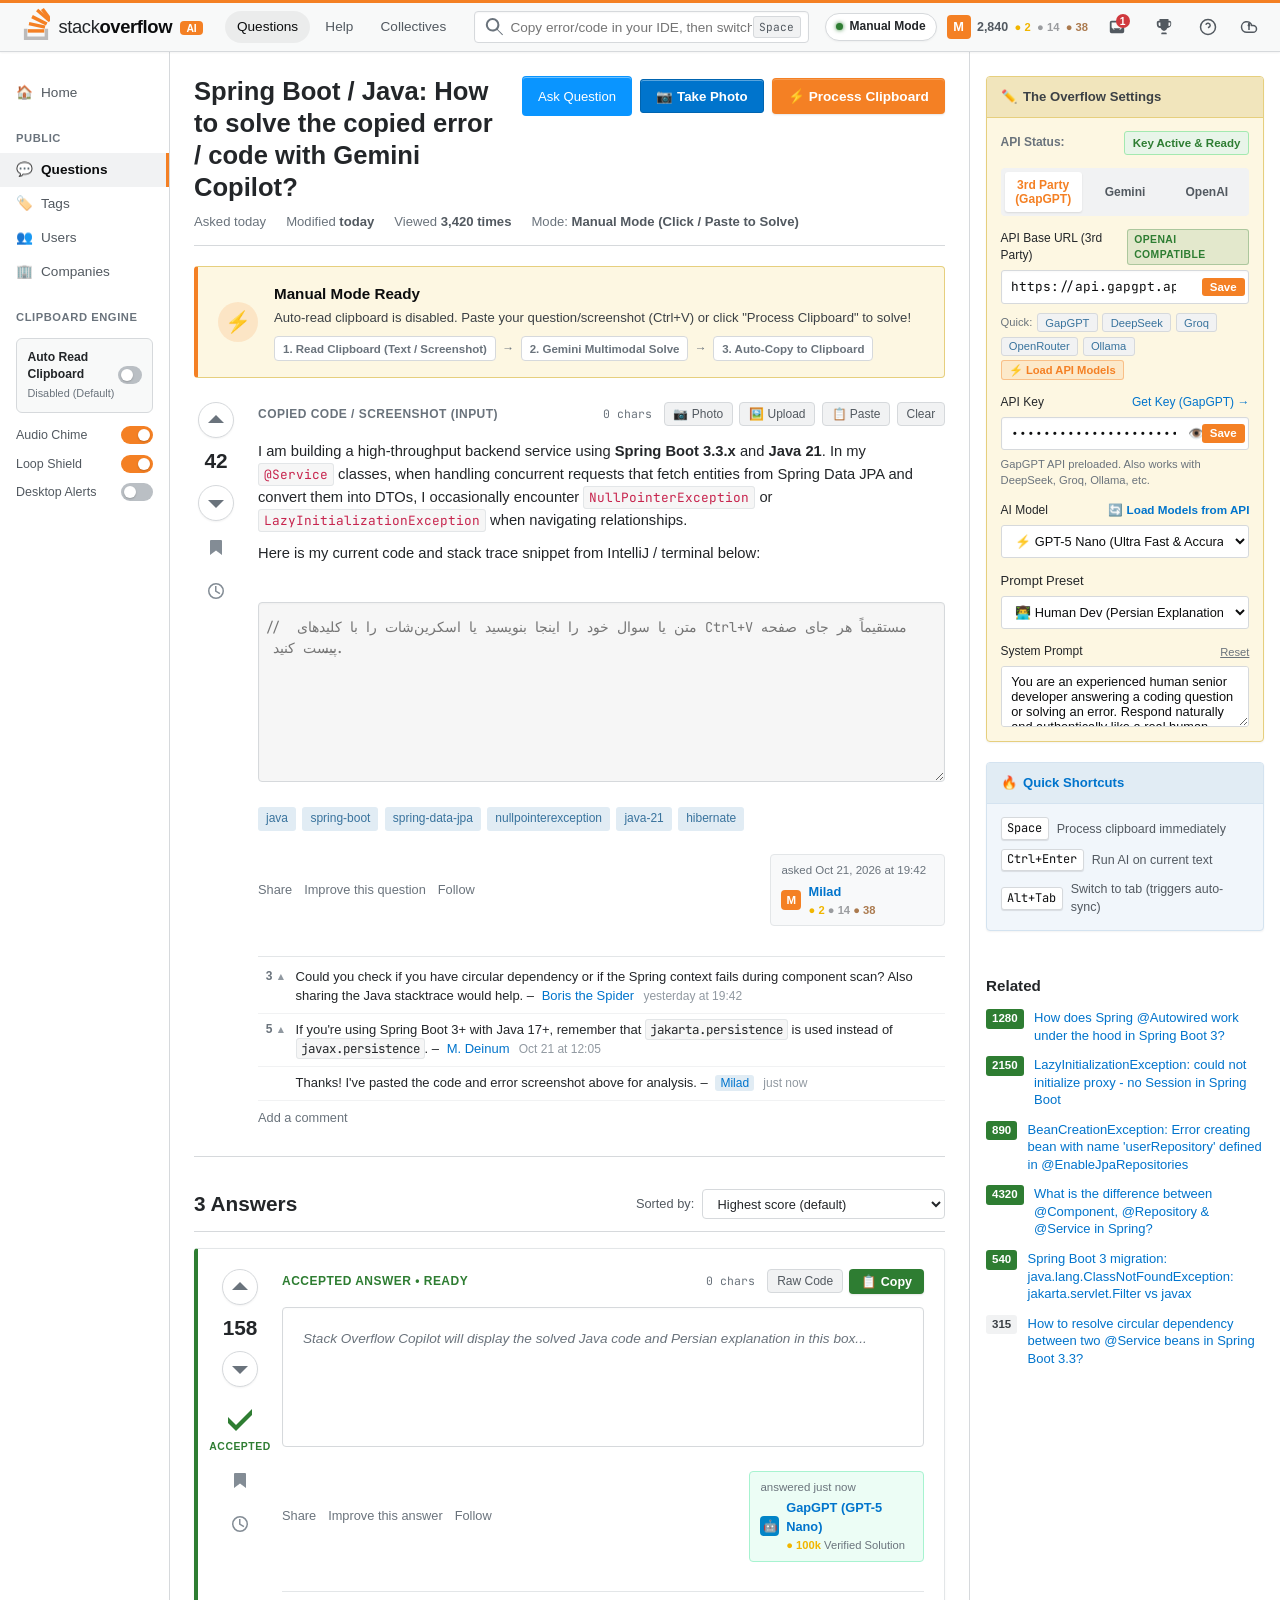
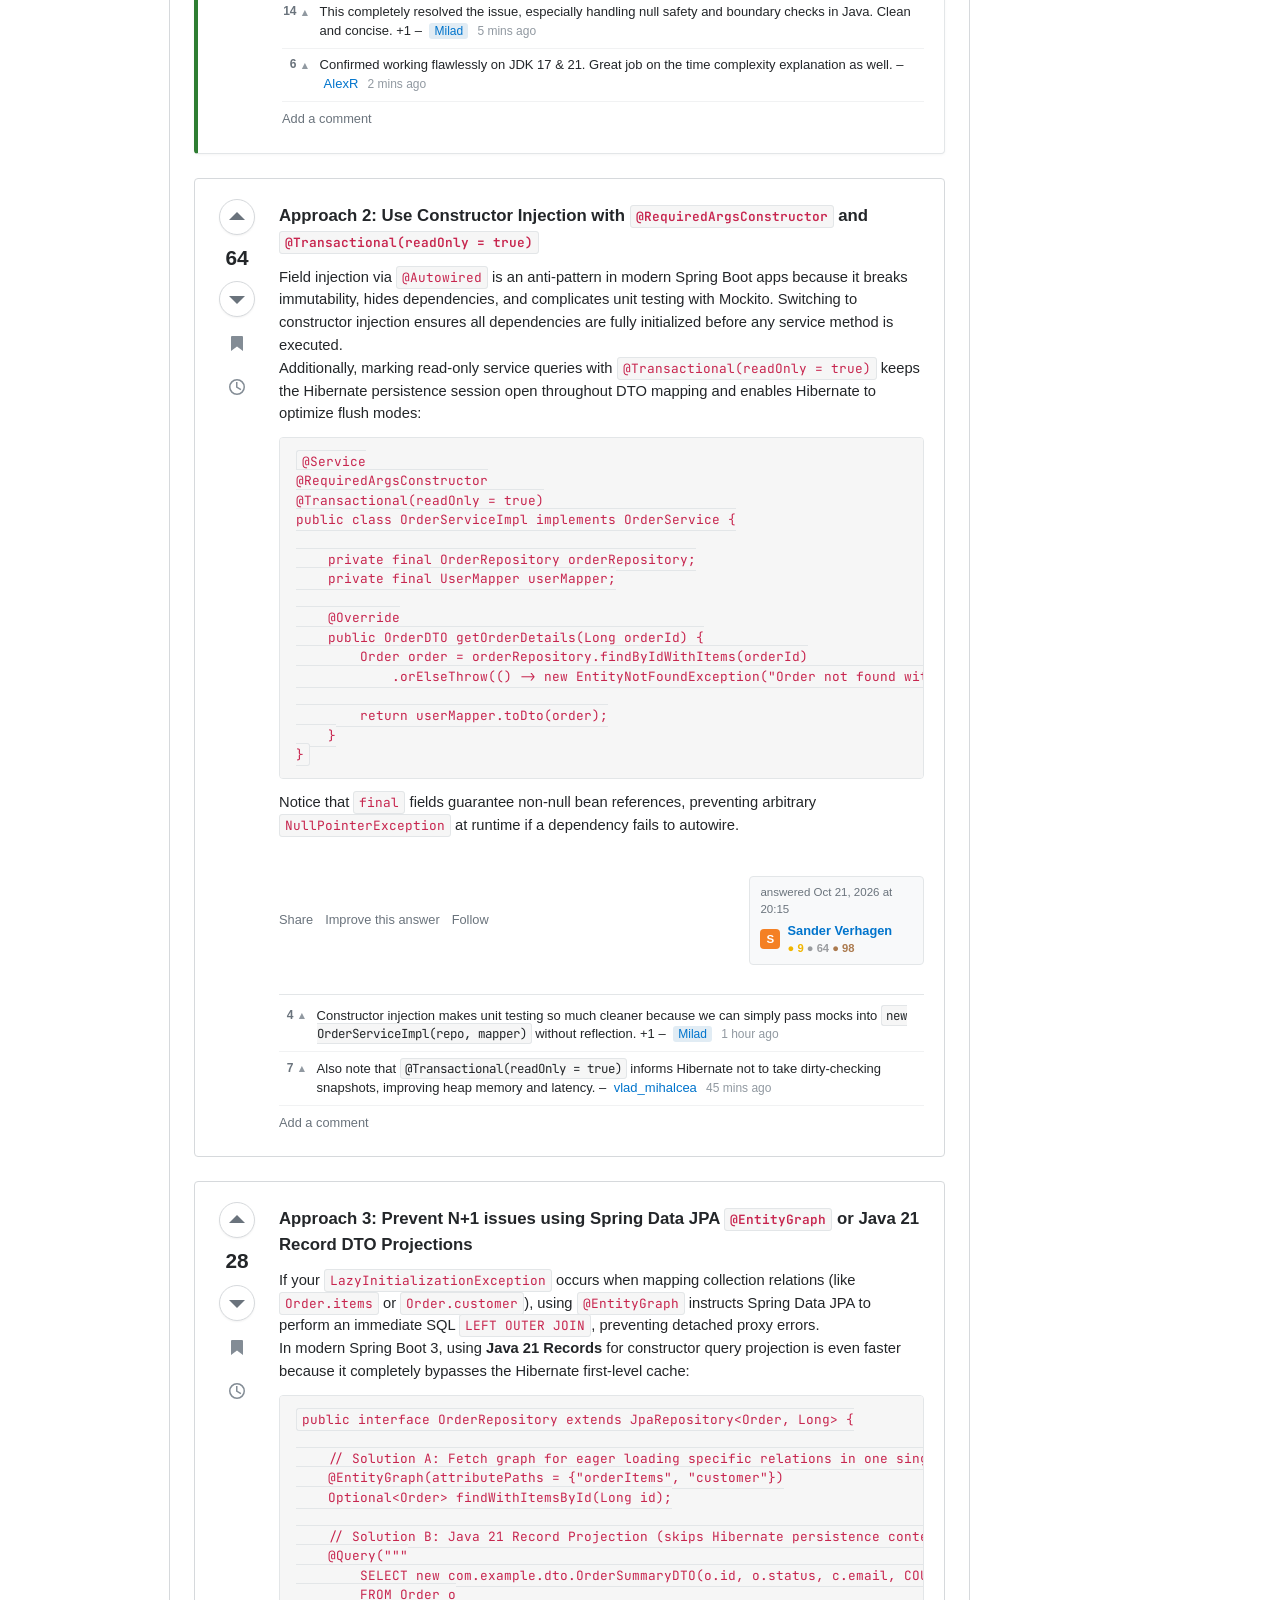
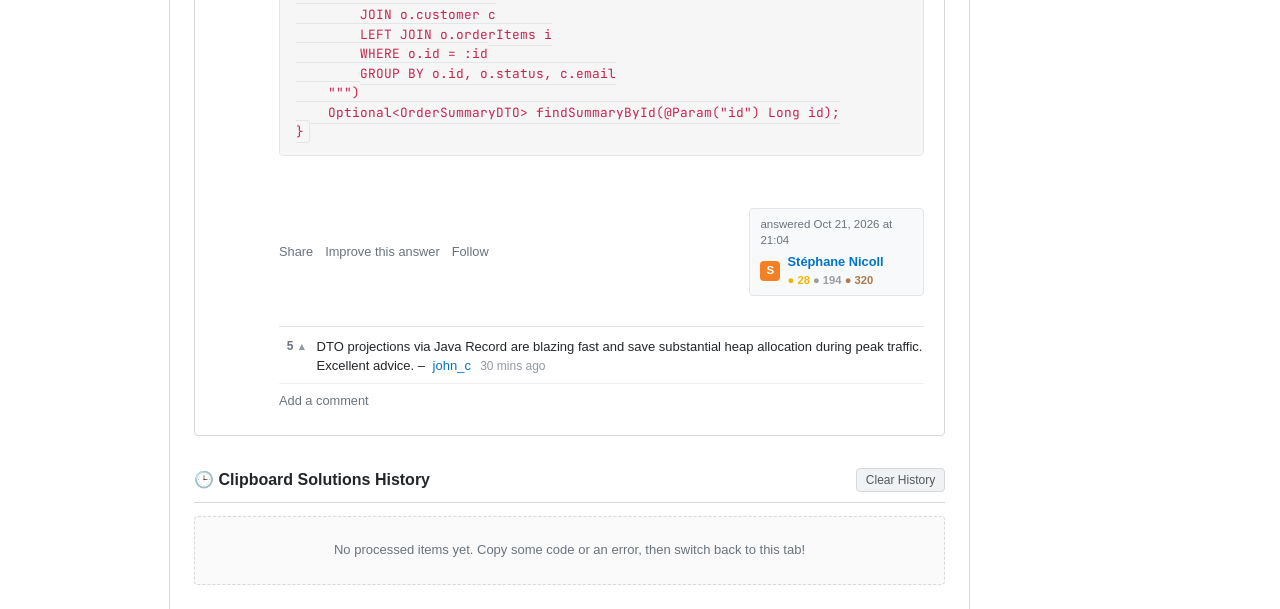
==== commit 838b27f4: "first test" ====
--- a/index.html
+++ b/index.html
@@ -5,2165 +5,21 @@
   <meta name="viewport" content="width=device-width, initial-scale=1.0">
   <title>Stack Overflow — Instant Clipboard AI Copilot</title>
   <meta name="description" content="Stack Overflow style Clipboard Copilot: Automatically reads copied code or questions, solves them with Gemini, and copies the solution back to your clipboard.">
-  <link rel="icon" type="image/svg+xml" href="[data-uri]">
+  <link rel="icon" type="image/svg+xml" href="favicon.svg">
   
   <!-- Fonts -->
   <link rel="preconnect" href="https://fonts.googleapis.com">
   <link rel="preconnect" href="https://fonts.gstatic.com" crossorigin>
   <link href="https://fonts.googleapis.com/css2?family=JetBrains+Mono:wght@400;500;600&family=Segoe+UI:wght@300;400;600;700&display=swap" rel="stylesheet">
   
-  <style>
-/* ==========================================================================
-   Stack Overflow Theme & Design System for Clipboard Copilot
-   Classic Authentic LIGHT THEME (#FFFFFF, #F48024, #FDF7E2, #2E7D32)
-   ========================================================================== */
-
-:root {
-  /* Stack Overflow Brand Colors */
-  --so-orange: #f48024;
-  --so-orange-hover: #da680b;
-  --so-orange-light: rgba(244, 128, 36, 0.12);
+  <link rel="stylesheet" href="css/style.css">
   
-  /* Light Theme Surfaces & Backgrounds */
-  --so-bg-page: #ffffff;
-  --so-bg-topbar: #f8f9f9;
-  --so-bg-sidebar: #ffffff;
-  --so-bg-card: #ffffff;
-  --so-bg-input: #ffffff;
-  --so-bg-editor: #f6f6f6;
-  --so-border: #d6d9dc;
-  --so-border-subtle: #e3e6e8;
-  --so-border-focus: #59a4de;
-
-  /* Typography Colors */
-  --so-text-main: #232629;
-  --so-text-secondary: #525960;
-  --so-text-muted: #6a737c;
-  --so-link: #0074cc;
-  --so-link-hover: #0a95ff;
-
-  /* Badges & Accents */
-  --so-green: #2e7d32;
-  --so-green-bg: #e8f5e9;
-  --so-green-border: #a3e9b0;
-  --so-gold: #f1b600;
-  --so-silver: #9a9c9f;
-  --so-bronze: #ab7a4e;
-
-  /* Stack Overflow Classic Tags */
-  --so-tag-bg: #e1ecf4;
-  --so-tag-text: #39739d;
-  --so-tag-hover: #d0e3f1;
-
-  /* The Overflow Yellow Widget Box in Light Mode */
-  --so-widget-yellow-bg: #fdf7e2;
-  --so-widget-yellow-header: #f1e5bc;
-  --so-widget-yellow-border: #e6cf7e;
-  --so-widget-yellow-text: #3b4045;
-
-  /* Fonts */
-  --font-main: -apple-system, BlinkMacSystemFont, "Segoe UI", "Vazirmatn", Tahoma, Roboto, "Helvetica Neue", Arial, sans-serif;
-  --font-mono: 'JetBrains Mono', "Cascadia Code", Consolas, Menlo, Monaco, monospace;
-
-  --transition-fast: all 0.15s ease-in-out;
-}
-
-*, *::before, *::after {
-  box-sizing: border-box;
-  margin: 0;
-  padding: 0;
-}
-
-html {
-  max-width: 100%;
-  overflow-x: hidden;
-  width: 100%;
-}
-
-body, body.so-theme-light {
-  background-color: var(--so-bg-page);
-  color: var(--so-text-main);
-  font-family: var(--font-main);
-  font-size: 13px;
-  line-height: 1.45;
-  min-height: 100vh;
-  max-width: 100%;
-  width: 100%;
-  overflow-x: hidden;
-  -webkit-font-smoothing: antialiased;
-}
-
-/* ==========================================================================
-   Top Navigation Bar (Signature 3px Orange Line)
-   ========================================================================== */
-.so-topbar {
-  position: sticky;
-  top: 0;
-  z-index: 100;
-  background-color: var(--so-bg-topbar);
-  border-top: 3px solid var(--so-orange);
-  border-bottom: 1px solid var(--so-border);
-  box-shadow: 0 1px 2px rgba(0, 0, 0, 0.05);
-  height: 52px;
-}
-
-.so-topbar-container {
-  max-width: 1300px;
-  height: 100%;
-  margin: 0 auto;
-  padding: 0 1rem;
-  display: flex;
-  align-items: center;
-  gap: 1rem;
-}
-
-/* Logo */
-.so-brand-link {
-  display: flex;
-  align-items: center;
-  gap: 0.5rem;
-  text-decoration: none;
-  color: var(--so-text-main);
-  padding: 0.2rem 0.4rem;
-  border-radius: 4px;
-}
-
-.so-brand-link:hover {
-  background-color: rgba(0, 0, 0, 0.04);
-}
-
-.so-brand-text {
-  font-size: 1.15rem;
-  letter-spacing: -0.02em;
-  font-family: var(--font-main);
-  color: #232629;
-}
-
-.so-bold {
-  font-weight: 700;
-  color: #0c0d0e;
-}
-
-.so-badge-copilot {
-  font-size: 0.65rem;
-  font-weight: 700;
-  background: var(--so-orange);
-  color: #fff;
-  padding: 0.1rem 0.4rem;
-  border-radius: 4px;
-  vertical-align: middle;
-  margin-left: 0.2rem;
-}
-
-/* Nav links */
-.so-topbar-nav {
-  display: flex;
-  align-items: center;
-  gap: 0.2rem;
-}
-
-@media (max-width: 900px) {
-  .so-topbar-nav { display: none; }
-}
-
-.so-nav-item {
-  color: var(--so-text-secondary);
-  text-decoration: none;
-  padding: 0.4rem 0.75rem;
-  border-radius: 9999px;
-  font-size: 0.85rem;
-  font-weight: 500;
-  transition: var(--transition-fast);
-}
-
-.so-nav-item:hover, .so-nav-item.active {
-  color: #0c0d0e;
-  background-color: rgba(0, 0, 0, 0.05);
-}
-
-/* Search Box */
-.so-search-container {
-  flex: 1;
-  max-width: 600px;
-  position: relative;
-  display: flex;
-  align-items: center;
-}
-
-.so-search-svg {
-  position: absolute;
-  left: 0.65rem;
-  color: var(--so-text-muted);
-  pointer-events: none;
-}
-
-.so-search-input {
-  width: 100%;
-  background-color: var(--so-bg-input);
-  border: 1px solid var(--so-border);
-  border-radius: 4px;
-  padding: 0.45rem 3.5rem 0.45rem 2.2rem;
-  color: var(--so-text-main);
-  font-family: inherit;
-  font-size: 0.85rem;
-  outline: none;
-  transition: var(--transition-fast);
-  box-shadow: inset 0 1px 2px rgba(0, 0, 0, 0.04);
-}
-
-.so-search-input:focus {
-  border-color: var(--so-orange);
-  box-shadow: 0 0 0 3px var(--so-orange-light);
-}
-
-.so-kbd {
-  position: absolute;
-  right: 0.5rem;
-  font-family: var(--font-mono);
-  font-size: 0.7rem;
-  background: #f1f2f3;
-  border: 1px solid var(--so-border);
-  border-radius: 3px;
-  padding: 0.1rem 0.35rem;
-  color: var(--so-text-secondary);
-}
-
-/* Topbar Actions */
-.so-topbar-actions {
-  display: flex;
-  align-items: center;
-  gap: 0.6rem;
-  margin-left: auto;
-}
-
-.status-pill {
-  display: inline-flex;
-  align-items: center;
-  gap: 0.4rem;
-  padding: 0.3rem 0.65rem;
-  border-radius: 9999px;
-  font-size: 0.75rem;
-  font-weight: 600;
-  border: 1px solid var(--so-border);
-  background: #ffffff;
-  box-shadow: 0 1px 2px rgba(0, 0, 0, 0.04);
-}
-
-.status-dot {
-  width: 7px;
-  height: 7px;
-  border-radius: 50%;
-}
-
-.status-ready .status-dot { background: var(--so-green); box-shadow: 0 0 4px var(--so-green); }
-.status-busy .status-dot { background: var(--so-orange); box-shadow: 0 0 4px var(--so-orange); }
-.status-warn .status-dot { background: #f59e0b; }
-
-.so-user-rep {
-  display: flex;
-  align-items: center;
-  gap: 0.4rem;
-  font-size: 0.78rem;
-  font-weight: 600;
-  cursor: default;
-}
-
-.so-avatar {
-  width: 24px;
-  height: 24px;
-  border-radius: 4px;
-  background: var(--so-orange);
-  color: #fff;
-  display: flex;
-  align-items: center;
-  justify-content: center;
-  font-size: 0.8rem;
-  font-weight: 700;
-}
-
-.so-avatar.sm { width: 20px; height: 20px; font-size: 0.72rem; }
-.so-avatar.bot { background: #0284c7; }
-
-.so-rep-count { color: var(--so-text-secondary); }
-.badge-dot { font-size: 0.7rem; font-weight: 700; }
-.badge-dot.gold { color: var(--so-gold); }
-.badge-dot.silver { color: var(--so-silver); }
-.badge-dot.bronze { color: var(--so-bronze); }
-
-.so-icon-btn {
-  background: none;
-  border: none;
-  color: var(--so-text-secondary);
-  padding: 0.4rem;
-  border-radius: 4px;
-  cursor: pointer;
-  display: flex;
-  align-items: center;
-  transition: var(--transition-fast);
-}
-
-.so-icon-btn:hover {
-  background: rgba(0, 0, 0, 0.06);
-  color: #0c0d0e;
-}
-
-/* ==========================================================================
-   Page Layout (Left Sidebar + Main Column + Right Sidebar)
-   ========================================================================== */
-.so-page-wrap {
-  max-width: 1300px;
-  margin: 0 auto;
-  display: flex;
-  min-height: calc(100vh - 52px);
-  background-color: var(--so-bg-page);
-  width: 100%;
-  min-width: 0;
-  box-sizing: border-box;
-}
-
-/* Left Sidebar */
-.so-left-sidebar {
-  width: 170px;
-  flex-shrink: 0;
-  border-right: 1px solid var(--so-border);
-  padding: 1.5rem 0;
-  background-color: var(--so-bg-sidebar);
-}
-
-@media (max-width: 800px) {
-  .so-left-sidebar { display: none; }
-}
-
-.so-side-nav {
-  position: sticky;
-  top: 70px;
-  display: flex;
-  flex-direction: column;
-}
-
-.so-side-link {
-  display: flex;
-  align-items: center;
-  gap: 0.5rem;
-  padding: 0.45rem 1rem;
-  color: var(--so-text-secondary);
-  text-decoration: none;
-  font-size: 0.85rem;
-  font-weight: 500;
-  transition: var(--transition-fast);
-  border-right: 3px solid transparent;
-}
-
-.so-side-link:hover {
-  color: #0c0d0e;
-  background-color: #f1f2f3;
-}
-
-.so-side-link.active {
-  background-color: #f1f2f3;
-  color: #0c0d0e;
-  font-weight: 700;
-  border-right-color: var(--so-orange);
-}
-
-.so-side-heading {
-  font-size: 0.7rem;
-  font-weight: 700;
-  color: var(--so-text-muted);
-  text-transform: uppercase;
-  letter-spacing: 0.05em;
-  padding: 1.25rem 1rem 0.4rem;
-}
-
-.so-toggle-box {
-  padding: 0 1rem;
-  display: flex;
-  flex-direction: column;
-  gap: 0.65rem;
-  margin-top: 0.4rem;
-}
-
-.so-toggle-row {
-  display: flex;
-  align-items: center;
-  justify-content: space-between;
-  font-size: 0.78rem;
-  color: var(--so-text-secondary);
-}
-
-/* Sm Switch */
-.switch-sm {
-  position: relative;
-  width: 32px;
-  height: 18px;
-}
-.switch-sm input { opacity: 0; width: 0; height: 0; }
-.slider-sm {
-  position: absolute; cursor: pointer;
-  top: 0; left: 0; right: 0; bottom: 0;
-  background-color: #babfc4;
-  border-radius: 18px;
-  transition: 0.2s;
-}
-.slider-sm::before {
-  position: absolute; content: "";
-  height: 12px; width: 12px; left: 3px; bottom: 3px;
-  background-color: white;
-  border-radius: 50%;
-  transition: 0.2s;
-  box-shadow: 0 1px 2px rgba(0, 0, 0, 0.2);
-}
-input:checked + .slider-sm { background-color: var(--so-orange); }
-input:checked + .slider-sm::before { transform: translateX(14px); }
-
-/* Main Column */
-.so-main-column {
-  flex: 1;
-  min-width: 0;
-  padding: 1.5rem;
-  max-width: 820px;
-  width: 100%;
-  border-right: 1px solid var(--so-border);
-  background-color: #ffffff;
-  box-sizing: border-box;
-}
-
-@media (max-width: 1100px) {
-  .so-main-column { max-width: 100%; border-right: none; }
-}
-
-/* Question Header */
-.so-question-header {
-  border-bottom: 1px solid var(--so-border);
-  padding-bottom: 0.85rem;
-  margin-bottom: 1.25rem;
-}
-
-.so-title-row {
-  display: flex;
-  align-items: flex-start;
-  justify-content: space-between;
-  gap: 1rem;
-}
-
-.so-question-title {
-  font-size: 1.6rem;
-  font-weight: 600;
-  color: var(--so-text-main);
-  line-height: 1.25;
-}
-
-.so-btn-primary {
-  background-color: var(--so-orange);
-  color: #fff;
-  border: 1px solid transparent;
-  padding: 0.55rem 0.95rem;
-  border-radius: 4px;
-  font-family: inherit;
-  font-size: 0.85rem;
-  font-weight: 600;
-  cursor: pointer;
-  white-space: nowrap;
-  box-shadow: inset 0 1px 0 rgba(255, 255, 255, 0.2), 0 1px 2px rgba(0, 0, 0, 0.1);
-  transition: var(--transition-fast);
-}
-
-.so-btn-primary:hover {
-  background-color: var(--so-orange-hover);
-}
-
-.so-question-meta {
-  display: flex;
-  align-items: center;
-  gap: 1.25rem;
-  font-size: 0.82rem;
-  color: var(--so-text-muted);
-  margin-top: 0.5rem;
-  flex-wrap: wrap;
-}
-
-.so-highlight { color: var(--so-text-secondary); font-weight: 600; }
-.so-highlight-green { color: var(--so-green); font-weight: 600; }
-
-/* Status Notification Banner (Light Mode Warm Notice) */
-.so-notice-banner {
-  background-color: var(--so-widget-yellow-bg);
-  border: 1px solid var(--so-widget-yellow-border);
-  border-left: 4px solid var(--so-orange);
-  border-radius: 4px;
-  padding: 1rem 1.25rem;
-  display: flex;
-  align-items: center;
-  gap: 1rem;
-  margin-bottom: 1.5rem;
-}
-
-.so-notice-icon {
-  width: 40px;
-  height: 40px;
-  border-radius: 50%;
-  background: rgba(244, 128, 36, 0.15);
-  display: flex;
-  align-items: center;
-  justify-content: center;
-  font-size: 1.3rem;
-  flex-shrink: 0;
-}
-
-.so-notice-text strong {
-  font-size: 0.95rem;
-  color: #0c0d0e;
-  display: block;
-  margin-bottom: 0.2rem;
-}
-
-.so-notice-text p {
-  font-size: 0.82rem;
-  color: #3b4045;
-}
-
-.so-pipeline-steps {
-  display: flex;
-  align-items: center;
-  gap: 0.4rem;
-  margin-top: 0.6rem;
-  flex-wrap: wrap;
-}
-
-.so-step-badge {
-  font-size: 0.72rem;
-  font-weight: 600;
-  padding: 0.2rem 0.5rem;
-  border-radius: 4px;
-  background: #ffffff;
-  border: 1px solid var(--so-border);
-  color: var(--so-text-muted);
-}
-
-.so-step-badge.step-active {
-  background: var(--so-orange);
-  color: #fff;
-  border-color: var(--so-orange);
-}
-
-.so-step-badge.step-done {
-  background: var(--so-green-bg);
-  color: var(--so-green);
-  border-color: var(--so-green-border);
-}
-
-.so-step-arrow { color: var(--so-text-muted); font-size: 0.75rem; }
-
-/* Post Box (Input & Answer) */
-.so-post-box {
-  display: flex;
-  gap: 1.25rem;
-  padding-bottom: 1.5rem;
-  border-bottom: 1px solid var(--so-border);
-  margin-bottom: 1.5rem;
-  width: 100%;
-  max-width: 100%;
-  min-width: 0;
-  box-sizing: border-box;
-}
-
-.so-accepted-answer {
-  background: #f0fdf4;
-  border: 1px solid #bbf7d0;
-  border-radius: 6px;
-  padding: 1.25rem;
-  margin-top: 1rem;
-  width: 100%;
-  max-width: 100%;
-  min-width: 0;
-  box-sizing: border-box;
-}
-
-/* Voting Column */
-.so-vote-col {
-  display: flex;
-  flex-direction: column;
-  align-items: center;
-  gap: 0.5rem;
-  width: 44px;
-  flex-shrink: 0;
-}
-
-.so-vote-btn {
-  background: #ffffff;
-  border: 1px solid var(--so-border);
-  border-radius: 50%;
-  width: 36px;
-  height: 36px;
-  display: flex;
-  align-items: center;
-  justify-content: center;
-  color: var(--so-text-muted);
-  font-size: 0.9rem;
-  cursor: pointer;
-  transition: var(--transition-fast);
-  box-shadow: 0 1px 2px rgba(0, 0, 0, 0.05);
-}
-
-.so-vote-btn:hover {
-  background: #f1f2f3;
-  color: var(--so-orange);
-  border-color: var(--so-orange);
-}
-
-.so-vote-count {
-  font-size: 1.25rem;
-  font-weight: 600;
-  color: var(--so-text-main);
-}
-
-.so-vote-action {
-  background: none;
-  border: none;
-  color: var(--so-text-muted);
-  font-size: 1.1rem;
-  cursor: pointer;
-}
-
-.so-vote-action:hover { color: var(--so-orange); }
-
-/* Stack Overflow Accepted Checkmark */
-.so-accepted-check {
-  display: flex;
-  flex-direction: column;
-  align-items: center;
-  color: var(--so-green);
-  margin-top: 0.5rem;
-}
-
-.so-accepted-text {
-  font-size: 0.65rem;
-  font-weight: 700;
-  letter-spacing: 0.05em;
-  color: var(--so-green);
-}
-
-/* Post Body */
-.so-post-body {
-  flex: 1;
-  min-width: 0; /* CRITICAL: Prevents flex child from exceeding container width */
-  max-width: 100%;
-  width: 100%;
-  display: flex;
-  flex-direction: column;
-  gap: 0.85rem;
-  box-sizing: border-box;
-}
-
-.so-post-header-tools {
-  display: flex;
-  align-items: center;
-  justify-content: space-between;
-  gap: 0.5rem;
-  flex-wrap: wrap;
-  width: 100%;
-  max-width: 100%;
-  min-width: 0;
-  box-sizing: border-box;
-}
-
-.so-label {
-  font-size: 0.75rem;
-  font-weight: 700;
-  color: var(--so-text-muted);
-  text-transform: uppercase;
-  letter-spacing: 0.04em;
-}
-
-.so-label-green { color: var(--so-green); }
-
-.so-tools-right {
-  display: flex;
-  align-items: center;
-  gap: 0.4rem;
-}
-
-.so-stats-tag {
-  font-family: var(--font-mono);
-  font-size: 0.72rem;
-  color: var(--so-text-muted);
-  margin-right: 0.35rem;
-}
-
-.so-btn-subtle {
-  background: #f1f2f3;
-  border: 1px solid var(--so-border);
-  color: var(--so-text-secondary);
-  padding: 0.25rem 0.55rem;
-  border-radius: 4px;
-  font-size: 0.75rem;
-  cursor: pointer;
-  transition: var(--transition-fast);
-}
-
-.so-btn-subtle:hover {
-  background: #e3e6e8;
-  color: #0c0d0e;
-}
-
-.so-btn-green {
-  background-color: var(--so-green);
-  color: #fff;
-  border: none;
-  padding: 0.3rem 0.75rem;
-  border-radius: 4px;
-  font-size: 0.78rem;
-  font-weight: 600;
-  cursor: pointer;
-  transition: var(--transition-fast);
-  box-shadow: 0 1px 2px rgba(0, 0, 0, 0.1);
-}
-
-.so-btn-green:hover { background-color: #256629; }
-
-/* Screenshot Preview Box (Light Mode) */
-.so-screenshot-box {
-  width: 100%;
-  background-color: #fff8f2;
-  border: 1px solid #fed7aa;
-  border-left: 4px solid var(--so-orange);
-  border-radius: 4px;
-  padding: 0.85rem;
-  display: flex;
-  flex-direction: column;
-  gap: 0.65rem;
-  margin-bottom: 0.85rem;
-  animation: fadeIn 0.2s ease-in-out;
-}
-
-@keyframes fadeIn {
-  from { opacity: 0; transform: translateY(-4px); }
-  to { opacity: 1; transform: translateY(0); }
-}
-
-.so-screenshot-header {
-  display: flex;
-  align-items: center;
-  justify-content: space-between;
-}
-
-.so-screenshot-title {
-  display: flex;
-  align-items: center;
-  gap: 0.6rem;
-}
-
-.so-badge-screenshot {
-  font-size: 0.72rem;
-  font-weight: 700;
-  background: rgba(244, 128, 36, 0.15);
-  color: var(--so-orange);
-  padding: 0.2rem 0.5rem;
-  border-radius: 3px;
-  border: 1px solid rgba(244, 128, 36, 0.35);
-  letter-spacing: 0.04em;
-}
-
-.so-screenshot-meta {
-  font-family: var(--font-mono);
-  font-size: 0.75rem;
-  color: var(--so-text-muted);
-}
-
-.so-screenshot-img-wrap {
-  width: 100%;
-  max-height: 280px;
-  overflow: auto;
-  border-radius: 4px;
-  background-color: #f8f9fa;
-  border: 1px solid var(--so-border);
-  display: flex;
-  align-items: center;
-  justify-content: center;
-  padding: 0.5rem;
-}
-
-.so-screenshot-img {
-  max-width: 100%;
-  max-height: 260px;
-  object-fit: contain;
-  border-radius: 3px;
-  box-shadow: 0 2px 8px rgba(0, 0, 0, 0.15);
-}
-
-/* Code Editor Textarea */
-.so-editor-container {
-  width: 100%;
-  max-width: 100%;
-  min-width: 0;
-  box-sizing: border-box;
-}
-
-.so-code-editor {
-  width: 100%;
-  max-width: 100%;
-  min-height: 180px;
-  background-color: var(--so-bg-editor);
-  border: 1px solid var(--so-border);
-  border-radius: 4px;
-  padding: 0.85rem;
-  color: #1e293b;
-  font-family: var(--font-mono);
-  font-size: 0.85rem;
-  line-height: 1.6;
-  resize: vertical;
-  outline: none;
-  unicode-bidi: plaintext;
-  transition: var(--transition-fast);
-  box-shadow: inset 0 1px 2px rgba(0, 0, 0, 0.03);
-  box-sizing: border-box;
-  white-space: pre-wrap;
-  overflow-wrap: anywhere;
-  word-break: break-word;
-}
-
-.so-code-editor:focus {
-  border-color: var(--so-orange);
-  box-shadow: 0 0 0 3px var(--so-orange-light);
-  background-color: #ffffff;
-}
-
-.so-output-editor {
-  background-color: #f8fafc;
-  border-color: #86efac;
-  color: #0f172a;
-}
-
-.so-output-editor:focus {
-  background-color: #ffffff;
-  border-color: var(--so-green);
-}
-
-/* Tags Row (Authentic Stack Overflow Tags) */
-.so-tags-row {
-  display: flex;
-  align-items: center;
-  gap: 0.4rem;
-  flex-wrap: wrap;
-  margin-top: 0.35rem;
-}
-
-.so-tag {
-  background-color: var(--so-tag-bg);
-  color: var(--so-tag-text);
-  padding: 0.2rem 0.5rem;
-  border-radius: 3px;
-  font-size: 0.75rem;
-  font-weight: 500;
-  text-decoration: none;
-  display: inline-block;
-  cursor: pointer;
-  transition: var(--transition-fast);
-}
-
-.so-tag:hover {
-  background-color: var(--so-tag-hover);
-  color: #2c5777;
-}
-
-/* Post Footer & Signature */
-.so-post-footer {
-  display: flex;
-  align-items: center;
-  justify-content: space-between;
-  margin-top: 0.6rem;
-  flex-wrap: wrap;
-  gap: 1rem;
-}
-
-.so-actions-sub {
-  display: flex;
-  gap: 0.75rem;
-}
-
-.so-actions-sub a {
-  color: var(--so-text-muted);
-  text-decoration: none;
-  font-size: 0.8rem;
-}
-
-.so-actions-sub a:hover { color: var(--so-text-secondary); text-decoration: underline; }
-
-.so-user-card {
-  background: #f8f9fa;
-  border: 1px solid var(--so-border-subtle);
-  border-radius: 4px;
-  padding: 0.45rem 0.65rem;
-  display: flex;
-  flex-direction: column;
-  gap: 0.25rem;
-  width: 175px;
-}
-
-.so-answered-card {
-  background: #ecfdf5;
-  border: 1px solid #a7f3d0;
-}
-
-.so-user-time {
-  font-size: 0.72rem;
-  color: var(--so-text-muted);
-}
-
-.so-user-info {
-  display: flex;
-  align-items: center;
-  gap: 0.45rem;
-}
-
-.so-user-name {
-  color: var(--so-link);
-  text-decoration: none;
-  font-weight: 600;
-  font-size: 0.8rem;
-}
-
-.so-user-name:hover { color: var(--so-link-hover); text-decoration: underline; }
-
-.so-user-badges {
-  font-size: 0.7rem;
-  color: var(--so-text-muted);
-}
-
-/* Answers Section Header */
-.so-answers-header {
-  display: flex;
-  align-items: center;
-  justify-content: space-between;
-  margin: 1.5rem 0 1rem;
-}
-
-.so-answers-header h2 {
-  font-size: 1.25rem;
-  font-weight: 500;
-  color: var(--so-text-main);
-}
-
-.so-answers-filter {
-  display: flex;
-  border: 1px solid var(--so-border);
-  border-radius: 4px;
-  overflow: hidden;
-}
-
-.so-filter-btn {
-  background: #ffffff;
-  border: none;
-  border-right: 1px solid var(--so-border);
-  color: var(--so-text-secondary);
-  padding: 0.35rem 0.65rem;
-  font-size: 0.75rem;
-  cursor: pointer;
-}
-
-.so-filter-btn:last-child { border-right: none; }
-.so-filter-btn:hover { background: #f8f9fa; }
-.so-filter-btn.active { background: #e3e6e8; color: #0c0d0e; font-weight: 600; }
-
-/* History Section */
-.so-history-section {
-  margin-top: 2rem;
-}
-
-.so-history-header {
-  display: flex;
-  align-items: center;
-  justify-content: space-between;
-  padding-bottom: 0.6rem;
-  border-bottom: 1px solid var(--so-border);
-  margin-bottom: 0.85rem;
-}
-
-.so-history-header h3 {
-  font-size: 1rem;
-  font-weight: 600;
-}
-
-.so-history-list {
-  display: flex;
-  flex-direction: column;
-  gap: 0.6rem;
-  max-height: 220px;
-  overflow-y: auto;
-}
-
-.empty-history {
-  padding: 1.5rem;
-  text-align: center;
-  color: var(--so-text-muted);
-  border: 1px dashed var(--so-border);
-  border-radius: 4px;
-  background-color: #fafafa;
-}
-
-.so-history-item {
-  display: flex;
-  align-items: center;
-  justify-content: space-between;
-  padding: 0.65rem 0.85rem;
-  background-color: #ffffff;
-  border: 1px solid var(--so-border);
-  border-radius: 4px;
-  gap: 0.85rem;
-  transition: var(--transition-fast);
-}
-
-.so-history-item:hover {
-  border-color: var(--so-orange);
-  background-color: #fdfdfd;
-}
-
-.so-history-item-left {
-  flex: 1;
-  display: flex;
-  flex-direction: column;
-  gap: 0.2rem;
-  overflow: hidden;
-}
-
-.so-history-meta {
-  display: flex;
-  align-items: center;
-  gap: 0.4rem;
-  font-size: 0.72rem;
-  color: var(--so-text-muted);
-}
-
-.so-tag.sm {
-  font-size: 0.68rem;
-  padding: 0.1rem 0.35rem;
-}
-
-.so-history-snippet {
-  font-size: 0.82rem;
-  font-family: var(--font-mono);
-  color: var(--so-text-main);
-  white-space: nowrap;
-  overflow: hidden;
-  text-overflow: ellipsis;
-}
-
-.so-btn-green.sm {
-  padding: 0.2rem 0.5rem;
-  font-size: 0.72rem;
-}
-
-/* Right Sidebar (The Overflow Blog & Config) */
-.so-right-sidebar {
-  width: 310px;
-  flex-shrink: 0;
-  padding: 1.5rem 1rem;
-  display: flex;
-  flex-direction: column;
-  gap: 1.25rem;
-  background-color: #ffffff;
-}
-
-@media (max-width: 1100px) {
-  .so-right-sidebar { display: none; }
-}
-
-/* Signature Stack Overflow Yellow/Warm Widget Box in Light Mode */
-.so-widget-box {
-  background-color: var(--so-widget-yellow-bg);
-  border: 1px solid var(--so-widget-yellow-border);
-  border-radius: 4px;
-  overflow: hidden;
-  box-shadow: 0 1px 2px rgba(0, 0, 0, 0.05);
-}
-
-.so-widget-header {
-  background-color: var(--so-widget-yellow-header);
-  border-bottom: 1px solid var(--so-widget-yellow-border);
-  padding: 0.65rem 0.85rem;
-  font-size: 0.82rem;
-  font-weight: 700;
-  color: var(--so-widget-yellow-text);
-  display: flex;
-  align-items: center;
-  gap: 0.4rem;
-}
-
-.so-widget-body {
-  padding: 0.85rem;
-  display: flex;
-  flex-direction: column;
-  gap: 0.85rem;
-}
-
-.so-widget-blue {
-  background-color: #f1f6fb;
-  border-color: #d4e3f0;
-}
-.so-widget-blue .so-widget-header {
-  background-color: #e1ecf4;
-  border-color: #d4e3f0;
-  color: #0074cc;
-}
-
-.so-config-row {
-  display: flex;
-  align-items: center;
-  justify-content: space-between;
-}
-
-.so-label-sm { font-size: 0.75rem; color: var(--so-text-muted); font-weight: 600; }
-
-.so-status-badge {
-  font-size: 0.72rem;
-  font-weight: 700;
-  padding: 0.15rem 0.5rem;
-  border-radius: 3px;
-}
-.so-status-badge.success { background: var(--so-green-bg); color: var(--so-green); border: 1px solid var(--so-green-border); }
-.so-status-badge.warning { background: #fef3c7; color: #b45309; border: 1px solid #fde68a; }
-.so-status-badge.info { background: #e0f2fe; color: #0369a1; border: 1px solid #bae6fd; }
-
-.so-pill-failover {
-  font-size: 0.65rem;
-  font-weight: 700;
-  background: rgba(46, 125, 50, 0.12);
-  color: var(--so-green);
-  border: 1px solid rgba(46, 125, 50, 0.3);
-  padding: 0.1rem 0.4rem;
-  border-radius: 3px;
-  text-transform: uppercase;
-  letter-spacing: 0.04em;
-}
-
-/* Provider Tabs in Widget */
-.so-provider-tabs {
-  display: grid;
-  grid-template-columns: repeat(3, 1fr);
-  gap: 0.3rem;
-  background: #f1f2f3;
-  padding: 0.25rem;
-  border-radius: 4px;
-}
-
-.so-tab-btn {
-  background: none;
-  border: none;
-  color: var(--so-text-secondary);
-  padding: 0.35rem 0.2rem;
-  font-size: 0.75rem;
-  font-weight: 600;
-  border-radius: 3px;
-  cursor: pointer;
-  transition: var(--transition-fast);
-}
-
-.so-tab-btn.active {
-  background: #ffffff;
-  color: var(--so-orange);
-  box-shadow: 0 1px 2px rgba(0, 0, 0, 0.1);
-}
-
-/* Forms in Widget */
-.so-form-group {
-  display: flex;
-  flex-direction: column;
-  gap: 0.35rem;
-}
-
-.so-form-label-row {
-  display: flex;
-  align-items: center;
-  justify-content: space-between;
-  font-size: 0.75rem;
-}
-
-.so-form-label-row a {
-  color: var(--so-link);
-  text-decoration: none;
-}
-.so-form-label-row a:hover { text-decoration: underline; }
-
-.so-input-wrapper {
-  position: relative;
-  display: flex;
-  align-items: center;
-}
-
-.so-input-wrapper input {
-  width: 100%;
-  background-color: #ffffff;
-  border: 1px solid var(--so-border);
-  border-radius: 3px;
-  padding: 0.45rem 4.5rem 0.45rem 0.6rem;
-  color: #0c0d0e;
-  font-family: var(--font-mono);
-  font-size: 0.8rem;
-  outline: none;
-  box-shadow: inset 0 1px 2px rgba(0, 0, 0, 0.03);
-}
-
-.so-input-wrapper input:focus {
-  border-color: var(--so-orange);
-  box-shadow: 0 0 0 3px var(--so-orange-light);
-}
-
-.so-btn-icon-inside {
-  position: absolute; right: 2.8rem;
-  background: none; border: none;
-  color: var(--so-text-muted); cursor: pointer;
-}
-
-.so-btn-save-inside {
-  position: absolute; right: 0.3rem;
-  background: var(--so-orange);
-  color: #fff; border: none;
-  padding: 0.2rem 0.5rem;
-  border-radius: 3px;
-  font-size: 0.72rem;
-  font-weight: 600;
-  cursor: pointer;
-}
-
-.so-hint-text { font-size: 0.7rem; color: var(--so-text-muted); }
-
-.so-url-presets {
-  display: flex;
-  align-items: center;
-  gap: 0.3rem;
-  flex-wrap: wrap;
-  margin-top: 0.25rem;
-}
-
-.so-chip-btn {
-  background-color: #f1f2f3;
-  color: #39739d;
-  border: 1px solid var(--so-border);
-  border-radius: 3px;
-  font-size: 0.7rem;
-  font-weight: 500;
-  padding: 0.15rem 0.45rem;
-  cursor: pointer;
-  transition: var(--transition-fast);
-}
-
-.so-chip-btn:hover {
-  background-color: var(--so-tag-bg);
-  border-color: #7aa7c7;
-  color: #2c5777;
-}
-
-.so-chip-btn:active {
-  background-color: #d0e3f1;
-}
-
-.so-chip-highlight {
-  background-color: rgba(244, 128, 36, 0.12) !important;
-  color: var(--so-orange) !important;
-  border-color: rgba(244, 128, 36, 0.4) !important;
-  font-weight: 600 !important;
-}
-
-.so-chip-highlight:hover {
-  background-color: var(--so-orange) !important;
-  color: #ffffff !important;
-}
-
-.so-btn-fetch-models {
-  background: none;
-  border: none;
-  color: var(--so-link);
-  font-size: 0.73rem;
-  font-weight: 600;
-  cursor: pointer;
-  padding: 0;
-  display: inline-flex;
-  align-items: center;
-  gap: 0.25rem;
-  transition: var(--transition-fast);
-}
-
-.so-btn-fetch-models:hover {
-  color: var(--so-link-hover);
-  text-decoration: underline;
-}
-
-.so-btn-fetch-models:disabled {
-  color: var(--so-text-muted);
-  cursor: not-allowed;
-  text-decoration: none;
-}
-
-.so-select, .so-textarea {
-  width: 100%;
-  background-color: #ffffff;
-  border: 1px solid var(--so-border);
-  border-radius: 3px;
-  padding: 0.45rem 0.6rem;
-  color: #0c0d0e;
-  font-family: inherit;
-  font-size: 0.8rem;
-  outline: none;
-}
-
-.so-select:focus, .so-textarea:focus {
-  border-color: var(--so-orange);
-  box-shadow: 0 0 0 3px var(--so-orange-light);
-}
-
-.so-btn-text {
-  background: none; border: none;
-  color: var(--so-text-muted);
-  font-size: 0.7rem;
-  cursor: pointer;
-  text-decoration: underline;
-}
-
-.so-shortcuts-list {
-  display: flex;
-  flex-direction: column;
-  gap: 0.55rem;
-  font-size: 0.78rem;
-}
-
-.so-shortcut-item {
-  display: flex;
-  align-items: center;
-  gap: 0.5rem;
-  color: var(--so-text-secondary);
-}
-
-.so-shortcut-item kbd {
-  background: #ffffff;
-  border: 1px solid var(--so-border);
-  border-radius: 3px;
-  padding: 0.1rem 0.35rem;
-  font-family: var(--font-mono);
-  font-size: 0.75rem;
-  color: #0c0d0e;
-  box-shadow: 0 1px 1px rgba(0, 0, 0, 0.1);
-}
-
-/* Modals */
-.modal-backdrop {
-  position: fixed;
-  top: 0; left: 0; right: 0; bottom: 0;
-  background: rgba(0, 0, 0, 0.5);
-  backdrop-filter: blur(2px);
-  z-index: 1000;
-  display: flex;
-  align-items: center;
-  justify-content: center;
-  padding: 1.5rem;
-  opacity: 0;
-  pointer-events: none;
-  transition: opacity 0.2s ease;
-}
-
-.modal-backdrop.open { opacity: 1; pointer-events: auto; }
-
-.so-modal {
-  background: #ffffff;
-  border: 1px solid var(--so-border);
-  border-radius: 6px;
-  width: 100%;
-  max-width: 600px;
-  box-shadow: 0 10px 25px rgba(0, 0, 0, 0.2);
-}
-
-.so-modal-header {
-  padding: 1.25rem;
-  border-bottom: 1px solid var(--so-border);
-  display: flex;
-  align-items: center;
-  justify-content: space-between;
-}
-
-.so-modal-header h2 { font-size: 1.15rem; font-weight: 600; color: #0c0d0e; }
-
-.modal-close {
-  background: none; border: none;
-  color: var(--so-text-muted); font-size: 1.5rem;
-  cursor: pointer;
-}
-.modal-close:hover { color: #0c0d0e; }
-
-.so-modal-body {
-  padding: 1.25rem;
-  display: flex;
-  flex-direction: column;
-  gap: 1rem;
-  font-size: 0.85rem;
-  color: var(--so-text-secondary);
-}
-
-.so-step-row {
-  display: flex;
-  gap: 0.85rem;
-}
-
-.so-step-digit {
-  width: 26px; height: 26px;
-  border-radius: 50%;
-  background: var(--so-orange);
-  color: #fff; font-weight: 700;
-  display: flex; align-items: center; justify-content: center;
-  flex-shrink: 0;
-  font-size: 0.85rem;
-}
-
-.so-step-row h4 { color: #0c0d0e; margin-bottom: 0.2rem; }
-
-.so-modal-footer {
-  padding: 1rem 1.25rem;
-  border-top: 1px solid var(--so-border);
-  display: flex; justify-content: flex-end;
-}
-
-.so-code-snippet {
-  background: #f8f9fa;
-  border: 1px solid var(--so-border);
-  border-radius: 4px;
-  padding: 0.75rem;
-  font-family: var(--font-mono);
-  color: var(--so-orange);
-  margin-top: 0.5rem;
-}
-
-/* Toast Container */
-.toast-container {
-  position: fixed;
-  bottom: 1.5rem;
-  right: 1.5rem;
-  display: flex;
-  flex-direction: column;
-  gap: 0.5rem;
-  z-index: 9999;
-  pointer-events: none;
-}
-
-.toast {
-  pointer-events: auto;
-  display: flex;
-  align-items: center;
-  gap: 0.5rem;
-  padding: 0.75rem 1rem;
-  border-radius: 4px;
-  font-size: 0.82rem;
-  font-weight: 500;
-  color: #0c0d0e;
-  background: #ffffff;
-  border: 1px solid var(--so-border);
-  box-shadow: 0 4px 15px rgba(0, 0, 0, 0.15);
-}
-
-.toast-success { border-color: var(--so-green); border-left: 4px solid var(--so-green); }
-.toast-error { border-color: #ef4444; border-left: 4px solid #ef4444; }
-.toast-info { border-color: var(--so-orange); border-left: 4px solid var(--so-orange); }
-.toast-warning { border-color: #f59e0b; border-left: 4px solid #f59e0b; }
-
-/* ==========================================================================
-   Camera Action Button & Header Button Group
-   ========================================================================== */
-.so-header-btn-group {
-  display: flex;
-  align-items: center;
-  gap: 0.5rem;
-  flex-shrink: 0;
-}
-
-.so-btn-camera {
-  background-color: #0074cc;
-  color: #ffffff;
-  border: 1px solid #0064b0;
-  border-radius: 3px;
-  padding: 0.55rem 0.95rem;
-  font-size: 0.83rem;
-  font-weight: 600;
-  cursor: pointer;
-  display: inline-flex;
-  align-items: center;
-  justify-content: center;
-  gap: 0.4rem;
-  box-shadow: inset 0 1px 0 rgba(255, 255, 255, 0.35);
-  transition: var(--transition-fast);
-  white-space: nowrap;
-}
-
-.so-btn-camera:hover {
-  background-color: #0064b0;
-  box-shadow: inset 0 1px 0 rgba(255, 255, 255, 0.15);
-}
-
-.so-btn-camera:active {
-  background-color: #005291;
-  transform: translateY(1px);
-}
-
-/* Visibility helpers */
-.so-mobile-only {
-  display: none !important;
-}
-
-/* Sticky Mobile Bottom Bar (Hidden on Desktop) */
-.so-mobile-bottom-bar {
-  display: none;
-}
-
-.so-mobile-sidebar-backdrop {
-  display: none;
-  position: fixed;
-  top: 0; left: 0; right: 0; bottom: 0;
-  background: rgba(0, 0, 0, 0.45);
-  backdrop-filter: blur(2px);
-  z-index: 1050;
-  opacity: 0;
-  transition: opacity 0.25s ease;
-}
-
-.so-mobile-sidebar-backdrop.active {
-  display: block;
-  opacity: 1;
-}
-
-.so-sidebar-mobile-header {
-  display: none;
-  align-items: center;
-  justify-content: space-between;
-  padding-bottom: 0.75rem;
-  margin-bottom: 0.75rem;
-  border-bottom: 1px solid var(--so-border);
-  font-size: 1rem;
-  font-weight: 700;
-  color: var(--so-text-main);
-}
-
-/* ==========================================================================
-   Stack Overflow Authentic MOBILE VIEW (@media max-width: 768px)
-   ========================================================================== */
-@media (max-width: 768px) {
-  body, body.so-theme-light {
-    padding-bottom: 64px; /* Essential space for sticky bottom bar */
-    font-size: 12.5px;
-  }
-
-  .so-mobile-only {
-    display: inline-flex !important;
-  }
-
-  /* Top Navigation Bar: Ultra-Compact Stack Overflow Mobile Web */
-  .so-topbar {
-    height: 48px;
-  }
-
-  .so-topbar-container {
-    padding: 0 0.6rem;
-    gap: 0.5rem;
-    justify-content: space-between;
-  }
-
-  .so-brand-link {
-    gap: 0.4rem;
-  }
-
-  .so-logo-icon svg {
-    width: 22px;
-    height: 25px;
-  }
-
-  .so-brand-text {
-    font-size: 1.05rem;
-  }
-
-  .so-badge-copilot {
-    font-size: 0.6rem;
-    padding: 0.05rem 0.3rem;
-  }
-
-  /* Hide Desktop Search & Nav Items on Mobile */
-  .so-topbar-nav {
-    display: none !important;
-  }
-
-  .so-search-container {
-    display: none !important;
-  }
-
-  .so-topbar-actions {
-    gap: 0.4rem;
-  }
-
-  /* Compact User Profile: hide dots to fit screen */
-  .so-user-rep {
-    padding: 0.15rem 0.4rem;
-    font-size: 0.75rem;
-  }
-
-  .so-user-rep .badge-dot {
-    display: none;
-  }
-
-  /* Status Pill on Mobile */
-  .status-pill {
-    padding: 0.25rem 0.5rem;
-    font-size: 0.7rem;
-  }
-
-  #status-pill-text {
-    display: inline-block;
-    max-width: 70px;
-    overflow: hidden;
-    text-overflow: ellipsis;
-    white-space: nowrap;
-  }
-
-  /* Main Column & Page Wrap */
-  .so-page-wrap {
-    padding: 0;
-  }
-
-  .so-main-column {
-    padding: 0.75rem 0.65rem;
-    max-width: 100%;
-    border-right: none;
-  }
-
-  /* Question Header on Mobile */
-  .so-question-header {
-    margin-bottom: 0.85rem;
-    padding-bottom: 0.75rem;
-  }
-
-  .so-title-row {
-    flex-direction: column;
-    gap: 0.75rem;
-    align-items: stretch;
-  }
-
-  .so-question-title {
-    font-size: 1.22rem;
-    line-height: 1.35;
-  }
-
-  /* Buttons stack side-by-side on mobile */
-  .so-header-btn-group {
-    width: 100%;
-    display: grid;
-    grid-template-columns: 1fr 1fr;
-    gap: 0.5rem;
-  }
-
-  .so-btn-camera, .so-btn-primary {
-    width: 100%;
-    padding: 0.65rem 0.5rem;
-    font-size: 0.82rem;
-    justify-content: center;
-    text-align: center;
-  }
-
-  .so-question-meta {
-    flex-wrap: wrap;
-    gap: 0.4rem 0.75rem;
-    font-size: 0.72rem;
-  }
-
-  /* Notice Banner */
-  .so-notice-banner {
-    padding: 0.75rem;
-    gap: 0.65rem;
-    flex-direction: column;
-    align-items: flex-start;
-  }
-
-  .so-notice-icon {
-    width: 32px;
-    height: 32px;
-    font-size: 1.1rem;
-  }
-
-  .so-pipeline-steps {
-    flex-wrap: wrap;
-    gap: 0.35rem;
-  }
-
-  .so-step-badge {
-    font-size: 0.7rem;
-    padding: 0.2rem 0.45rem;
-  }
-
-  .so-step-arrow {
-    display: none;
-  }
-
-  /* Post Layout (Question & Answer): Compact Voting */
-  .so-post-box, .so-answer-box {
-    gap: 0.5rem;
-    padding-bottom: 1rem;
-    margin-bottom: 1.25rem;
-  }
-
-  .so-vote-col {
-    width: 32px;
-    min-width: 32px;
-    gap: 0.25rem;
-  }
-
-  .so-vote-btn {
-    width: 30px;
-    height: 30px;
-    font-size: 0.95rem;
-  }
-
-  .so-vote-count {
-    font-size: 1.1rem;
-    margin: 0.1rem 0;
-  }
-
-  .so-vote-action {
-    font-size: 1rem;
-    width: 28px;
-    height: 28px;
-  }
-
-  .so-post-body {
-    min-width: 0; /* Prevents overflow in flex child */
-  }
-
-  .so-post-header-tools {
-    flex-direction: column;
-    align-items: flex-start;
-    gap: 0.4rem;
-  }
-
-  .so-tools-right {
-    width: 100%;
-    justify-content: flex-start;
-    flex-wrap: wrap;
-    gap: 0.35rem;
-  }
-
-  .so-code-editor {
-    min-height: 120px;
-    font-size: 0.8rem;
-    padding: 0.65rem;
-  }
-
-  /* Tags row */
-  .so-tags-row {
-    margin-top: 0.75rem;
-    gap: 0.3rem;
-    flex-wrap: wrap;
-  }
-
-  .so-tag {
-    font-size: 0.72rem;
-    padding: 0.2rem 0.45rem;
-  }
-
-  /* Post Footer Signature */
-  .so-post-footer {
-    flex-direction: column;
-    align-items: flex-start;
-    gap: 0.75rem;
-    margin-top: 0.85rem;
-  }
-
-  .so-actions-sub {
-    font-size: 0.78rem;
-  }
-
-  .so-user-card {
-    align-self: flex-end;
-    width: 100%;
-    max-width: 200px;
-  }
-
-  /* Answer Section */
-  .so-answers-header {
-    flex-direction: column;
-    align-items: flex-start;
-    gap: 0.5rem;
-  }
-
-  .so-answers-header h2 {
-    font-size: 1.1rem;
-  }
-
-  .so-answers-filter {
-    width: 100%;
-    display: flex;
-  }
-
-  .so-filter-btn {
-    flex: 1;
-    text-align: center;
-    padding: 0.4rem 0.5rem;
-    font-size: 0.72rem;
-  }
-
-  /* Solution View on Mobile */
-  .so-accepted-answer {
-    padding: 0.85rem 0.65rem;
-    margin-top: 0.75rem;
-    width: 100%;
-    max-width: 100%;
-    box-sizing: border-box;
-    overflow: hidden;
-  }
-
-  .so-solution-render-box {
-    padding: 0.75rem 0.65rem;
-    font-size: 0.88rem;
-    line-height: 1.7;
-    width: 100%;
-    max-width: 100%;
-    box-sizing: border-box;
-    overflow-x: hidden;
-  }
-
-  .so-paragraph.so-persian-text {
-    font-size: 0.88rem;
-    line-height: 1.75;
-    text-align: right;
-    direction: rtl;
-  }
-
-  .so-paragraph.so-latin-text {
-    font-size: 0.85rem;
-    line-height: 1.55;
-    text-align: left;
-    direction: ltr;
-  }
-
-  .so-code-block-card pre {
-    padding: 0.65rem 0.75rem;
-    font-size: 0.78rem;
-    overflow-x: auto;
-    -webkit-overflow-scrolling: touch;
-  }
-
-  .so-persian-block {
-    font-size: 0.88rem;
-    line-height: 1.75;
-    padding: 0.6rem 0.75rem;
-  }
-
-  .so-code-wrap pre {
-    padding: 0.75rem;
-    font-size: 0.78rem;
-    overflow-x: auto;
-    -webkit-overflow-scrolling: touch;
-  }
-
-  /* Sticky Mobile Bottom Bar */
-  .so-mobile-bottom-bar {
-    display: flex;
-    position: fixed;
-    bottom: 0;
-    left: 0;
-    right: 0;
-    height: 56px;
-    background: #ffffff;
-    border-top: 1px solid var(--so-border);
-    box-shadow: 0 -2px 12px rgba(0, 0, 0, 0.08);
-    z-index: 1000;
-    align-items: center;
-    justify-content: space-around;
-    padding: 0 0.5rem;
-    padding-bottom: env(safe-area-inset-bottom, 0px);
-  }
-
-  .so-mobile-bar-btn {
-    display: flex;
-    flex-direction: column;
-    align-items: center;
-    justify-content: center;
-    background: none;
-    border: none;
-    color: var(--so-text-secondary);
-    font-size: 0.72rem;
-    font-weight: 600;
-    gap: 2px;
-    cursor: pointer;
-    padding: 5px 12px;
-    border-radius: 4px;
-    min-width: 65px;
-    transition: var(--transition-fast);
-  }
-
-  .so-mobile-bar-btn .bar-icon {
-    font-size: 1.2rem;
-    line-height: 1;
-  }
-
-  .so-mobile-bar-btn:active {
-    background-color: var(--so-border-subtle);
-  }
-
-  .so-mobile-bar-btn.camera {
-    color: #0074cc;
-  }
-
-  .so-mobile-bar-btn.primary {
-    color: var(--so-orange);
-    font-weight: 700;
-  }
-
-  .so-mobile-bar-btn.copy {
-    color: var(--so-green);
-  }
-
-  .so-mobile-bar-btn.settings {
-    color: var(--so-text-muted);
-  }
-
-  /* Toast adjustments on Mobile */
-  .toast-container {
-    bottom: 4.5rem;
-    right: 0.75rem;
-    left: 0.75rem;
-  }
-
-  .toast {
-    font-size: 0.8rem;
-    padding: 0.65rem 0.85rem;
-  }
-}
-
-/* ==========================================================================
-   Slide-Out Drawer for Settings on Mobile / Tablets
-   ========================================================================== */
-@media (max-width: 1100px) {
-  .so-right-sidebar {
-    display: none;
-  }
-
-  .so-right-sidebar.mobile-open {
-    display: flex !important;
-    position: fixed;
-    top: 0;
-    right: 0;
-    bottom: 0;
-    width: 88vw;
-    max-width: 380px;
-    z-index: 1060;
-    background: #ffffff;
-    box-shadow: -6px 0 30px rgba(0, 0, 0, 0.35);
-    overflow-y: auto;
-    padding: 1.25rem 1rem 5.5rem 1rem;
-    animation: soSlideDrawer 0.25s cubic-bezier(0.16, 1, 0.3, 1);
-  }
-
-  .so-sidebar-mobile-header {
-    display: flex;
-  }
-}
-
-@keyframes soSlideDrawer {
-  from {
-    transform: translateX(100%);
-  }
-  to {
-    transform: translateX(0);
-  }
-}
-
-/* ==========================================================================
-   Rich Solution Render Box & Code Cards (Stack Overflow Style)
-   ========================================================================== */
-.so-solution-render-box {
-  background-color: #ffffff;
-  border: 1px solid var(--so-border);
-  border-radius: 4px;
-  padding: 1.15rem 1.25rem;
-  min-height: 140px;
-  font-size: 0.95rem;
-  line-height: 1.75;
-  color: var(--so-text-main);
-  box-shadow: inset 0 1px 2px rgba(0, 0, 0, 0.02);
-  transition: border-color 0.2s ease, box-shadow 0.2s ease;
-  width: 100%;
-  max-width: 100%;
-  min-width: 0;
-  box-sizing: border-box;
-  overflow-x: hidden;
-  overflow-wrap: anywhere;
-  word-break: break-word;
-}
-
-.so-solution-render-content {
-  display: flex;
-  flex-direction: column;
-  gap: 0.75rem;
-  width: 100%;
-  max-width: 100%;
-  min-width: 0;
-  box-sizing: border-box;
-}
-
-.so-placeholder-text {
-  color: var(--so-text-muted);
-  font-style: italic;
-  font-size: 0.85rem;
-  width: 100%;
-  max-width: 100%;
-  word-break: break-word;
-  overflow-wrap: anywhere;
-}
-
-/* Paragraphs & Sentence Wrapping (Fixes Right-Side Cutoff for Long Persian & Latin Sentences) */
-.so-paragraph {
-  width: 100%;
-  max-width: 100%;
-  min-width: 0;
-  box-sizing: border-box;
-  overflow-wrap: anywhere;
-  word-break: break-word;
-  word-wrap: break-word;
-  white-space: normal;
-}
-
-/* Persian Paragraphs */
-.so-paragraph.so-persian-text {
-  font-family: var(--font-main);
-  direction: rtl;
-  text-align: right;
-  line-height: 1.85;
-  font-size: 0.94rem;
-  color: #1f2328;
-  unicode-bidi: plaintext;
-  overflow-wrap: anywhere;
-  word-break: break-word;
-}
-
-/* Latin Paragraphs */
-.so-paragraph.so-latin-text {
-  direction: ltr;
-  text-align: left;
-  line-height: 1.6;
-  font-size: 0.92rem;
-  color: #1f2328;
-  unicode-bidi: plaintext;
-  overflow-wrap: anywhere;
-  word-break: break-word;
-}
-
-/* Inline Code Highlight */
-.so-inline-code {
-  background-color: #f1f2f3;
-  color: #b75501;
-  padding: 0.15rem 0.4rem;
-  border-radius: 3px;
-  font-family: var(--font-mono);
-  font-size: 0.86em;
-  border: 1px solid #e3e6e8;
-  white-space: normal;
-  word-break: break-word;
-  overflow-wrap: anywhere;
-  display: inline;
-}
-
-/* Java & Syntax Code Block Card */
-.so-code-block-card {
-  margin: 0.85rem 0;
-  background-color: #f6f8fa;
-  border: 1px solid #d0d7de;
-  border-radius: 6px;
-  overflow: hidden;
-  box-shadow: 0 1px 3px rgba(0, 0, 0, 0.04);
-  width: 100%;
-  max-width: 100%;
-  min-width: 0;
-  box-sizing: border-box;
-}
-
-.so-code-block-header {
-  background-color: #f1f5f9;
-  border-bottom: 1px solid #d0d7de;
-  padding: 0.35rem 0.75rem;
-  display: flex;
-  align-items: center;
-  justify-content: space-between;
-  font-size: 0.72rem;
-  font-weight: 700;
-  color: #475569;
-  width: 100%;
-  max-width: 100%;
-  box-sizing: border-box;
-}
-
-.so-code-lang-tag {
-  background-color: #e1ecf4;
-  color: #2c5777;
-  padding: 0.12rem 0.45rem;
-  border-radius: 3px;
-  font-family: var(--font-mono);
-  font-weight: 600;
-}
-
-.so-code-copy-btn {
-  background: #ffffff;
-  border: 1px solid var(--so-border);
-  color: var(--so-text-secondary);
-  border-radius: 3px;
-  padding: 0.2rem 0.6rem;
-  font-size: 0.72rem;
-  font-weight: 600;
-  cursor: pointer;
-  transition: var(--transition-fast);
-}
-
-.so-code-copy-btn:hover {
-  background-color: #f8fafc;
-  border-color: var(--so-orange);
-  color: var(--so-orange);
-}
-
-.so-code-block-card pre {
-  padding: 0.85rem 1rem;
-  margin: 0;
-  overflow-x: auto;
-  -webkit-overflow-scrolling: touch;
-  background: #f8fafc;
-  font-family: var(--font-mono);
-  font-size: 0.85rem;
-  line-height: 1.55;
-  color: #0f172a;
-  max-width: 100%;
-  width: 100%;
-  box-sizing: border-box;
-  white-space: pre;
-}
-
-.so-code-block-card pre code {
-  font-family: inherit;
-  display: block;
-  min-width: max-content;
-}
-
-/* Mobile Highlight Pulse Animation */
-@keyframes highlightPulse {
-  0% {
-    box-shadow: 0 0 0 0 rgba(46, 125, 50, 0.45);
-    border-color: var(--so-green);
-  }
-  50% {
-    box-shadow: 0 0 0 10px rgba(46, 125, 50, 0);
-    border-color: var(--so-green);
-  }
-  100% {
-    box-shadow: 0 0 0 0 rgba(46, 125, 50, 0);
-  }
-}
-
-.highlight-pulse {
-  animation: highlightPulse 1.2s ease-out 2;
-  border-color: var(--so-green) !important;
-}
-
-
-
-</style>
+  <script>
+    // If opened directly via file://, redirect to standalone.html where all JS/CSS is self-contained
+    if (window.location.protocol === 'file:') {
+      window.location.replace('standalone.html');
+    }
+  </script>
 </head>
 <body class="so-theme-light">
   <!-- Top Navigation Bar -->
@@ -2207,17 +63,32 @@
         <!-- Live Status Pill -->
         <div id="status-pill" class="status-pill status-ready" title="Monitoring clipboard on tab switch">
           <span class="status-dot"></span>
-          <span id="status-pill-text">Auto-Sync Active</span>
+          <span id="status-pill-text">Manual Mode</span>
         </div>
 
         <!-- User Reputation Profile -->
-        <div class="so-user-rep" title="Milad — 1,337 reputation">
+        <div class="so-user-rep" title="Milad — 2,840 reputation">
           <div class="so-avatar">M</div>
-          <span class="so-rep-count">1,337</span>
-          <span class="badge-dot gold">● 1</span>
-          <span class="badge-dot silver">● 4</span>
-          <span class="badge-dot bronze">● 19</span>
-        </div>
+          <span class="so-rep-count">2,840</span>
+          <span class="badge-dot gold">● 2</span>
+          <span class="badge-dot silver">● 14</span>
+          <span class="badge-dot bronze">● 38</span>
+        </div>
+
+        <!-- Modern Stack Overflow Inbox -->
+        <button class="so-topbar-icon-btn" title="Recent inbox messages (1 new)">
+          <svg width="18" height="18" viewBox="0 0 20 20" fill="currentColor">
+            <path d="M4 3a2 2 0 0 0-2 2v10a2 2 0 0 0 2 2h12a2 2 0 0 0 2-2V5a2 2 0 0 0-2-2H4zm0 2h12v5.5l-2.5 2.5H6.5L4 10.5V5zm3.5 8h5l1.5-1.5H6l1.5 1.5z"/>
+          </svg>
+          <span class="so-unread-dot">1</span>
+        </button>
+
+        <!-- Modern Stack Overflow Achievements -->
+        <button class="so-topbar-icon-btn" title="Recent achievements (+10 rep)">
+          <svg width="18" height="18" viewBox="0 0 20 20" fill="currentColor">
+            <path d="M15 3h1a2 2 0 0 1 2 2v2c0 2.2-1.8 4-4 4h-.2a6 6 0 0 1-3.8 3.5V16h2a1 1 0 0 1 1 1v1H7v-1a1 1 0 0 1 1-1h2v-1.5A6 6 0 0 1 6.2 11H6a4 4 0 0 1-4-4V5c0-1.1.9-2 2-2h1V1h10v2zm1 2h-1v4h.2c1 0 1.8-.8 1.8-1.8V5zm-12 0H4v2.2C4 8.2 4.8 9 5.8 9H6V5z"/>
+          </svg>
+        </button>
 
         <button id="btn-mobile-settings" class="so-icon-btn so-mobile-only" title="API Settings & Models">
           ⚙️
@@ -2248,10 +119,13 @@
 
         <div class="so-side-heading">CLIPBOARD ENGINE</div>
         <div class="so-toggle-box">
-          <div class="so-toggle-row">
-            <span>Auto Tab Sync</span>
-            <label class="switch-sm">
-              <input type="checkbox" id="toggle-autosync" checked>
+          <div class="so-toggle-row so-toggle-featured">
+            <div class="so-toggle-info">
+              <span class="so-toggle-title">Auto Read Clipboard</span>
+              <span class="so-toggle-desc" id="autosync-status-label">Disabled (Default)</span>
+            </div>
+            <label class="switch-sm" title="Toggle Auto Read Clipboard">
+              <input type="checkbox" id="toggle-autosync">
               <span class="slider-sm"></span>
             </label>
           </div>
@@ -2285,8 +159,9 @@
       <!-- Question Title Header -->
       <div class="so-question-header">
         <div class="so-title-row">
-          <h1 class="so-question-title" id="live-state-title">How to solve the copied error / code with Gemini Copilot?</h1>
+          <h1 class="so-question-title" id="live-state-title">Spring Boot / Java: How to solve the copied error / code with Gemini Copilot?</h1>
           <div class="so-header-btn-group">
+            <a href="#text-input" class="so-btn-ask" id="btn-ask-question" title="Ask a new question on Stack Overflow">Ask Question</a>
             <button id="btn-camera" class="so-btn-camera" title="Take a photo with your phone's camera">
               📷 Take Photo
             </button>
@@ -2298,21 +173,21 @@
           <input type="file" id="camera-input" accept="image/*" capture="environment" style="display: none;">
         </div>
         <div class="so-question-meta">
-          <span>Asked <time id="meta-time">just now</time></span>
+          <span>Asked <time id="meta-time">today</time></span>
           <span>Modified <span class="so-highlight">today</span></span>
-          <span>Viewed <span class="so-highlight">1,420 times</span></span>
-          <span>Mode: <span class="so-highlight-green">Tab Focus Auto-Sync Active</span></span>
+          <span>Viewed <span class="so-highlight">3,420 times</span></span>
+          <span>Mode: <span id="meta-sync-mode" class="so-highlight">Manual Mode (Click / Paste to Solve)</span></span>
         </div>
       </div>
 
       <!-- Live Radar Processing Pipeline Notification -->
       <div class="so-notice-banner status-visualizer-card">
         <div class="so-notice-icon" id="radar-core">
-          <span id="radar-icon">📋</span>
+          <span id="radar-icon">⚡</span>
         </div>
         <div class="so-notice-text">
-          <strong id="live-state-subtitle">Clipboard Monitoring Active</strong>
-          <p id="live-state-desc">Copy any code or error in your editor, then switch to this tab. Stack Overflow Copilot automatically solves it and copies the answer back to your clipboard!</p>
+          <strong id="live-state-subtitle">Manual Mode Ready</strong>
+          <p id="live-state-desc">Auto-read clipboard is disabled by default. Paste your code or screenshot (Ctrl+V) or click "Process Clipboard" to solve!</p>
           <div class="so-pipeline-steps">
             <span class="so-step-badge" id="step-read">1. Read Clipboard (Text / Screenshot)</span>
             <span class="so-step-arrow">&rarr;</span>
@@ -2326,11 +201,19 @@
       <!-- Question Post Box (Input) -->
       <article class="so-post-box">
         <div class="so-vote-col">
-          <button class="so-vote-btn" title="Upvote question">▲</button>
+          <button class="so-vote-btn" title="This question shows research effort; it is useful and clear">
+            <svg width="18" height="18" viewBox="0 0 18 18"><path d="M1 12h16L9 4l-8 8Z" fill="currentColor"/></svg>
+          </button>
           <span class="so-vote-count">42</span>
-          <button class="so-vote-btn" title="Downvote question">▼</button>
-          <button class="so-vote-action" title="Bookmark question">★</button>
-          <button class="so-vote-action" title="Timeline history">🕒</button>
+          <button class="so-vote-btn" title="This question does not show any research effort; it is unclear or not useful">
+            <svg width="18" height="18" viewBox="0 0 18 18"><path d="M1 6h16l-8 8-8-8Z" fill="currentColor"/></svg>
+          </button>
+          <button class="so-vote-action" title="Save this question">
+            <svg width="18" height="18" viewBox="0 0 18 18"><path d="m3 17 6-4.5 6 4.5V3a1 1 0 0 0-1-1H4a1 1 0 0 0-1 1v14Z" fill="currentColor"/></svg>
+          </button>
+          <button class="so-vote-action" title="Show activity on this post">
+            <svg width="18" height="18" viewBox="0 0 18 18"><path d="M9 1a8 8 0 1 0 8 8 8 8 0 0 0-8-8Zm0 14.5a6.5 6.5 0 1 1 6.5-6.5 6.5 6.5 0 0 1-6.5 6.5ZM9.5 4H8v5.5l4.5 2.7.8-1.2-3.8-2.3V4Z" fill="currentColor"/></svg>
+          </button>
         </div>
 
         <div class="so-post-body">
@@ -2339,9 +222,17 @@
             <div class="so-tools-right">
               <span id="input-stats" class="so-stats-tag">0 chars</span>
               <button id="btn-camera-inline" class="so-btn-subtle" title="Take a photo with camera">📷 Photo</button>
-              <button id="btn-paste-manual" class="so-btn-subtle" title="Paste text or screenshot">Paste</button>
+              <button id="btn-upload-file" class="so-btn-subtle" title="Upload screenshot / image file">🖼️ Upload</button>
+              <button id="btn-paste-manual" class="so-btn-subtle" title="Paste text or screenshot">📋 Paste</button>
               <button id="btn-clear-input" class="so-btn-subtle">Clear</button>
-            </div>
+              <input type="file" id="file-image-picker" accept="image/*" style="display: none;">
+            </div>
+          </div>
+
+          <!-- Spring Boot Question Scenario Description -->
+          <div class="so-question-desc">
+            <p>I am building a high-throughput backend service using <strong>Spring Boot 3.3.x</strong> and <strong>Java 21</strong>. In my <code>@Service</code> classes, when handling concurrent requests that fetch entities from Spring Data JPA and convert them into DTOs, I occasionally encounter <code>NullPointerException</code> or <code>LazyInitializationException</code> when navigating relationships.</p>
+            <p>Here is my current code and stack trace snippet from IntelliJ / terminal below:</p>
           </div>
 
           <!-- Screenshot Preview Container -->
@@ -2359,35 +250,72 @@
           </div>
 
           <div class="so-editor-container">
-            <textarea id="text-input" class="so-code-editor" wrap="soft" placeholder="// Your copied text, code, or error message appears here... (Or take a screenshot with PrintScreen / Win+Shift+S / Cmd+Shift+4 and switch back!)"></textarea>
+            <textarea id="text-input" class="so-code-editor" wrap="soft" placeholder="// متن یا سوال خود را اینجا بنویسید یا اسکرین‌شات را با کلیدهای Ctrl+V مستقیماً هر جای صفحه پیست کنید..."></textarea>
           </div>
 
           <!-- Tags row -->
           <div class="so-tags-row">
             <span class="so-tag">java</span>
-            <span class="so-tag">persian-fa</span>
-            <span class="so-tag">exam-answer</span>
-            <span class="so-tag">gpt-5-nano</span>
-            <span class="so-tag">gapgpt</span>
-            <span class="so-tag">clipboard-ai</span>
+            <span class="so-tag">spring-boot</span>
+            <span class="so-tag">spring-data-jpa</span>
+            <span class="so-tag">nullpointerexception</span>
+            <span class="so-tag">java-21</span>
+            <span class="so-tag">hibernate</span>
           </div>
 
           <!-- Post Signature -->
           <div class="so-post-footer">
             <div class="so-actions-sub">
               <a href="#">Share</a>
-              <a href="#">Edit</a>
+              <a href="#">Improve this question</a>
               <a href="#">Follow</a>
             </div>
             <div class="so-user-card">
-              <span class="so-user-time">asked just now</span>
+              <span class="so-user-time">asked Oct 21, 2026 at 19:42</span>
               <div class="so-user-info">
                 <div class="so-avatar sm">M</div>
                 <div>
                   <a href="#" class="so-user-name">Milad</a>
-                  <div class="so-user-badges"><span class="badge-dot gold">● 1</span> <span class="badge-dot silver">● 4</span></div>
+                  <div class="so-user-badges"><span class="badge-dot gold">● 2</span> <span class="badge-dot silver">● 14</span> <span class="badge-dot bronze">● 38</span></div>
                 </div>
               </div>
+            </div>
+          </div>
+
+          <!-- Question Comments Thread (Authentic Stack Overflow Community Discussion) -->
+          <div class="so-comments-container">
+            <div class="so-comment">
+              <div class="so-comment-vote">
+                <span class="so-comment-score">3</span>
+                <button class="so-comment-up" title="Upvote comment">▲</button>
+              </div>
+              <div class="so-comment-text">
+                Could you check if you have circular dependency or if the Spring context fails during component scan? Also sharing the Java stacktrace would help.
+                – <a href="#" class="so-comment-user">Boris the Spider</a>
+                <span class="so-comment-date">yesterday at 19:42</span>
+              </div>
+            </div>
+            <div class="so-comment">
+              <div class="so-comment-vote">
+                <span class="so-comment-score">5</span>
+                <button class="so-comment-up" title="Upvote comment">▲</button>
+              </div>
+              <div class="so-comment-text">
+                If you're using Spring Boot 3+ with Java 17+, remember that <code>jakarta.persistence</code> is used instead of <code>javax.persistence</code>.
+                – <a href="#" class="so-comment-user">M. Deinum</a>
+                <span class="so-comment-date">Oct 21 at 12:05</span>
+              </div>
+            </div>
+            <div class="so-comment">
+              <div class="so-comment-vote"></div>
+              <div class="so-comment-text">
+                Thanks! I've pasted the code and error screenshot above for analysis.
+                – <a href="#" class="so-comment-user so-comment-op">Milad</a>
+                <span class="so-comment-date">just now</span>
+              </div>
+            </div>
+            <div class="so-add-comment-wrap">
+              <a href="#text-input" class="so-add-comment-link">Add a comment</a>
             </div>
           </div>
         </div>
@@ -2395,28 +323,43 @@
 
       <!-- Answer Section Header -->
       <div class="so-answers-header">
-        <h2>1 Accepted Solution (AI Answer)</h2>
-        <div class="so-answers-filter">
-          <button class="so-filter-btn active">Active</button>
-          <button class="so-filter-btn">Fastest</button>
-          <button class="so-filter-btn">Pro Reasoning</button>
+        <h2 class="so-answers-title">3 Answers</h2>
+        <div class="so-answers-sort-row">
+          <span>Sorted by:</span>
+          <select class="so-sort-select" title="Sort answers">
+            <option>Highest score (default)</option>
+            <option>Trending (recent votes count more)</option>
+            <option>Date modified (newest first)</option>
+            <option>Date created (oldest first)</option>
+          </select>
         </div>
       </div>
 
       <!-- Answer Post Box (Output / Solved) -->
       <article class="so-post-box so-accepted-answer" id="accepted-answer-box">
         <div class="so-vote-col">
-          <button class="so-vote-btn" title="Upvote answer">▲</button>
+          <button class="so-vote-btn" title="This answer is useful">
+            <svg width="18" height="18" viewBox="0 0 18 18"><path d="M1 12h16L9 4l-8 8Z" fill="currentColor"/></svg>
+          </button>
           <span class="so-vote-count">158</span>
-          <button class="so-vote-btn" title="Downvote answer">▼</button>
+          <button class="so-vote-btn" title="This answer is not useful">
+            <svg width="18" height="18" viewBox="0 0 18 18"><path d="M1 6h16l-8 8-8-8Z" fill="currentColor"/></svg>
+          </button>
           
           <!-- Stack Overflow Big Green Accepted Checkmark -->
           <div class="so-accepted-check" title="Accepted Solution">
-            <svg width="34" height="34" viewBox="0 0 36 36" fill="currentColor">
+            <svg width="36" height="36" viewBox="0 0 36 36" fill="#2e7d32">
               <path d="M6 14l8 8L30 6v6L14 28l-8-8z"/>
             </svg>
             <span class="so-accepted-text" id="accepted-check-text">ACCEPTED</span>
           </div>
+
+          <button class="so-vote-action" title="Save this answer">
+            <svg width="18" height="18" viewBox="0 0 18 18"><path d="m3 17 6-4.5 6 4.5V3a1 1 0 0 0-1-1H4a1 1 0 0 0-1 1v14Z" fill="currentColor"/></svg>
+          </button>
+          <button class="so-vote-action" title="Show activity on this post">
+            <svg width="18" height="18" viewBox="0 0 18 18"><path d="M9 1a8 8 0 1 0 8 8 8 8 0 0 0-8-8Zm0 14.5a6.5 6.5 0 1 1 6.5-6.5 6.5 6.5 0 0 1-6.5 6.5ZM9.5 4H8v5.5l4.5 2.7.8-1.2-3.8-2.3V4Z" fill="currentColor"/></svg>
+          </button>
         </div>
 
         <div class="so-post-body">
@@ -2451,7 +394,7 @@
               <a href="#">Follow</a>
             </div>
             <div class="so-user-card so-answered-card">
-              <span class="so-user-time">answered by AI Copilot</span>
+              <span class="so-user-time">answered just now</span>
               <div class="so-user-info">
                 <div class="so-avatar sm bot">🤖</div>
                 <div>
@@ -2461,6 +404,208 @@
               </div>
             </div>
           </div>
+
+          <!-- Answer Comments Thread (Authentic Stack Overflow Community Discussion) -->
+          <div class="so-comments-container">
+            <div class="so-comment">
+              <div class="so-comment-vote">
+                <span class="so-comment-score">14</span>
+                <button class="so-comment-up" title="Upvote comment">▲</button>
+              </div>
+              <div class="so-comment-text">
+                This completely resolved the issue, especially handling null safety and boundary checks in Java. Clean and concise. +1
+                – <a href="#" class="so-comment-user so-comment-op">Milad</a>
+                <span class="so-comment-date">5 mins ago</span>
+              </div>
+            </div>
+            <div class="so-comment">
+              <div class="so-comment-vote">
+                <span class="so-comment-score">6</span>
+                <button class="so-comment-up" title="Upvote comment">▲</button>
+              </div>
+              <div class="so-comment-text">
+                Confirmed working flawlessly on JDK 17 &amp; 21. Great job on the time complexity explanation as well.
+                – <a href="#" class="so-comment-user">AlexR</a>
+                <span class="so-comment-date">2 mins ago</span>
+              </div>
+            </div>
+            <div class="so-add-comment-wrap">
+              <a href="#text-output" class="so-add-comment-link">Add a comment</a>
+            </div>
+          </div>
+        </div>
+      </article>
+
+      <!-- Community Answer 2: Constructor Injection & Transaction Management -->
+      <article class="so-post-box so-community-answer">
+        <div class="so-vote-col">
+          <button class="so-vote-btn" title="This answer is useful">
+            <svg width="18" height="18" viewBox="0 0 18 18"><path d="M1 12h16L9 4l-8 8Z" fill="currentColor"/></svg>
+          </button>
+          <span class="so-vote-count">64</span>
+          <button class="so-vote-btn" title="This answer is not useful">
+            <svg width="18" height="18" viewBox="0 0 18 18"><path d="M1 6h16l-8 8-8-8Z" fill="currentColor"/></svg>
+          </button>
+          <button class="so-vote-action" title="Save this answer">
+            <svg width="18" height="18" viewBox="0 0 18 18"><path d="m3 17 6-4.5 6 4.5V3a1 1 0 0 0-1-1H4a1 1 0 0 0-1 1v14Z" fill="currentColor"/></svg>
+          </button>
+          <button class="so-vote-action" title="Show activity on this post">
+            <svg width="18" height="18" viewBox="0 0 18 18"><path d="M9 1a8 8 0 1 0 8 8 8 8 0 0 0-8-8Zm0 14.5a6.5 6.5 0 1 1 6.5-6.5 6.5 6.5 0 0 1-6.5 6.5ZM9.5 4H8v5.5l4.5 2.7.8-1.2-3.8-2.3V4Z" fill="currentColor"/></svg>
+          </button>
+        </div>
+
+        <div class="so-post-body">
+          <div class="so-answer-text">
+            <h3>Approach 2: Use Constructor Injection with <code>@RequiredArgsConstructor</code> and <code>@Transactional(readOnly = true)</code></h3>
+            <p>Field injection via <code>@Autowired</code> is an anti-pattern in modern Spring Boot apps because it breaks immutability, hides dependencies, and complicates unit testing with Mockito. Switching to constructor injection ensures all dependencies are fully initialized before any service method is executed.</p>
+            <p>Additionally, marking read-only service queries with <code>@Transactional(readOnly = true)</code> keeps the Hibernate persistence session open throughout DTO mapping and enables Hibernate to optimize flush modes:</p>
+            <pre><code>@Service
+@RequiredArgsConstructor
+@Transactional(readOnly = true)
+public class OrderServiceImpl implements OrderService {
+
+    private final OrderRepository orderRepository;
+    private final UserMapper userMapper;
+
+    @Override
+    public OrderDTO getOrderDetails(Long orderId) {
+        Order order = orderRepository.findByIdWithItems(orderId)
+            .orElseThrow(() -> new EntityNotFoundException("Order not found with id: " + orderId));
+
+        return userMapper.toDto(order);
+    }
+}</code></pre>
+            <p>Notice that <code>final</code> fields guarantee non-null bean references, preventing arbitrary <code>NullPointerException</code> at runtime if a dependency fails to autowire.</p>
+          </div>
+
+          <!-- Post Footer -->
+          <div class="so-post-footer">
+            <div class="so-actions-sub">
+              <a href="#">Share</a>
+              <a href="#">Improve this answer</a>
+              <a href="#">Follow</a>
+            </div>
+            <div class="so-user-card">
+              <span class="so-user-time">answered Oct 21, 2026 at 20:15</span>
+              <div class="so-user-info">
+                <div class="so-avatar sm">S</div>
+                <div>
+                  <a href="#" class="so-user-name">Sander Verhagen</a>
+                  <div class="so-user-badges"><span class="badge-dot gold">● 9</span> <span class="badge-dot silver">● 64</span> <span class="badge-dot bronze">● 98</span></div>
+                </div>
+              </div>
+            </div>
+          </div>
+
+          <!-- Comments on Answer 2 -->
+          <div class="so-comments-container">
+            <div class="so-comment">
+              <div class="so-comment-vote">
+                <span class="so-comment-score">4</span>
+                <button class="so-comment-up" title="Upvote comment">▲</button>
+              </div>
+              <div class="so-comment-text">
+                Constructor injection makes unit testing so much cleaner because we can simply pass mocks into <code>new OrderServiceImpl(repo, mapper)</code> without reflection. +1
+                – <a href="#" class="so-comment-user so-comment-op">Milad</a>
+                <span class="so-comment-date">1 hour ago</span>
+              </div>
+            </div>
+            <div class="so-comment">
+              <div class="so-comment-vote">
+                <span class="so-comment-score">7</span>
+                <button class="so-comment-up" title="Upvote comment">▲</button>
+              </div>
+              <div class="so-comment-text">
+                Also note that <code>@Transactional(readOnly = true)</code> informs Hibernate not to take dirty-checking snapshots, improving heap memory and latency.
+                – <a href="#" class="so-comment-user">vlad_mihalcea</a>
+                <span class="so-comment-date">45 mins ago</span>
+              </div>
+            </div>
+            <div class="so-add-comment-wrap">
+              <a href="#" class="so-add-comment-link">Add a comment</a>
+            </div>
+          </div>
+        </div>
+      </article>
+
+      <!-- Community Answer 3: Spring Data JPA EntityGraph & Record Projections -->
+      <article class="so-post-box so-community-answer">
+        <div class="so-vote-col">
+          <button class="so-vote-btn" title="This answer is useful">
+            <svg width="18" height="18" viewBox="0 0 18 18"><path d="M1 12h16L9 4l-8 8Z" fill="currentColor"/></svg>
+          </button>
+          <span class="so-vote-count">28</span>
+          <button class="so-vote-btn" title="This answer is not useful">
+            <svg width="18" height="18" viewBox="0 0 18 18"><path d="M1 6h16l-8 8-8-8Z" fill="currentColor"/></svg>
+          </button>
+          <button class="so-vote-action" title="Save this answer">
+            <svg width="18" height="18" viewBox="0 0 18 18"><path d="m3 17 6-4.5 6 4.5V3a1 1 0 0 0-1-1H4a1 1 0 0 0-1 1v14Z" fill="currentColor"/></svg>
+          </button>
+          <button class="so-vote-action" title="Show activity on this post">
+            <svg width="18" height="18" viewBox="0 0 18 18"><path d="M9 1a8 8 0 1 0 8 8 8 8 0 0 0-8-8Zm0 14.5a6.5 6.5 0 1 1 6.5-6.5 6.5 6.5 0 0 1-6.5 6.5ZM9.5 4H8v5.5l4.5 2.7.8-1.2-3.8-2.3V4Z" fill="currentColor"/></svg>
+          </button>
+        </div>
+
+        <div class="so-post-body">
+          <div class="so-answer-text">
+            <h3>Approach 3: Prevent N+1 issues using Spring Data JPA <code>@EntityGraph</code> or Java 21 Record DTO Projections</h3>
+            <p>If your <code>LazyInitializationException</code> occurs when mapping collection relations (like <code>Order.items</code> or <code>Order.customer</code>), using <code>@EntityGraph</code> instructs Spring Data JPA to perform an immediate SQL <code>LEFT OUTER JOIN</code>, preventing detached proxy errors.</p>
+            <p>In modern Spring Boot 3, using <strong>Java 21 Records</strong> for constructor query projection is even faster because it completely bypasses the Hibernate first-level cache:</p>
+            <pre><code>public interface OrderRepository extends JpaRepository&lt;Order, Long&gt; {
+
+    // Solution A: Fetch graph for eager loading specific relations in one single query
+    @EntityGraph(attributePaths = {"orderItems", "customer"})
+    Optional&lt;Order&gt; findWithItemsById(Long id);
+
+    // Solution B: Java 21 Record Projection (skips Hibernate persistence context)
+    @Query("""
+        SELECT new com.example.dto.OrderSummaryDTO(o.id, o.status, c.email, COUNT(i.id))
+        FROM Order o
+        JOIN o.customer c
+        LEFT JOIN o.orderItems i
+        WHERE o.id = :id
+        GROUP BY o.id, o.status, c.email
+    """)
+    Optional&lt;OrderSummaryDTO&gt; findSummaryById(@Param("id") Long id);
+}</code></pre>
+          </div>
+
+          <!-- Post Footer -->
+          <div class="so-post-footer">
+            <div class="so-actions-sub">
+              <a href="#">Share</a>
+              <a href="#">Improve this answer</a>
+              <a href="#">Follow</a>
+            </div>
+            <div class="so-user-card">
+              <span class="so-user-time">answered Oct 21, 2026 at 21:04</span>
+              <div class="so-user-info">
+                <div class="so-avatar sm">S</div>
+                <div>
+                  <a href="#" class="so-user-name">Stéphane Nicoll</a>
+                  <div class="so-user-badges"><span class="badge-dot gold">● 28</span> <span class="badge-dot silver">● 194</span> <span class="badge-dot bronze">● 320</span></div>
+                </div>
+              </div>
+            </div>
+          </div>
+
+          <!-- Comments on Answer 3 -->
+          <div class="so-comments-container">
+            <div class="so-comment">
+              <div class="so-comment-vote">
+                <span class="so-comment-score">5</span>
+                <button class="so-comment-up" title="Upvote comment">▲</button>
+              </div>
+              <div class="so-comment-text">
+                DTO projections via Java Record are blazing fast and save substantial heap allocation during peak traffic. Excellent advice.
+                – <a href="#" class="so-comment-user">john_c</a>
+                <span class="so-comment-date">30 mins ago</span>
+              </div>
+            </div>
+            <div class="so-add-comment-wrap">
+              <a href="#" class="so-add-comment-link">Add a comment</a>
+            </div>
+          </div>
         </div>
       </article>
 
@@ -2512,7 +657,7 @@
               <span class="so-pill-failover">OpenAI Compatible</span>
             </div>
             <div class="so-input-wrapper">
-              <input type="text" id="api-url-input" placeholder="https://api.gapgpt.app/v1">
+              <input type="text" id="api-url-input" value="https://api.gapgpt.app/v1" placeholder="https://api.gapgpt.app/v1">
               <button id="btn-save-url" class="so-btn-save-inside">Save</button>
             </div>
             <div class="so-url-presets">
@@ -2533,21 +678,21 @@
               <a id="get-key-link" href="https://aistudio.google.com/app/apikey" target="_blank" rel="noopener">Get Key &rarr;</a>
             </div>
             <div class="so-input-wrapper">
-              <input type="password" id="api-key-input" placeholder="Primary API key...">
+              <input type="password" id="api-key-input" value="sk-F4T2AxOQw9HcnrUBdfsbTF7Fsu5JZelWBjBRhBkeNxpSLsNX" placeholder="Primary API key...">
               <button id="btn-toggle-key" class="so-btn-icon-inside" title="Toggle key visibility">👁️</button>
               <button id="btn-save-key" class="so-btn-save-inside">Save</button>
             </div>
-            <p class="so-hint-text" id="key-hint">Default Gemini API key preloaded.</p>
+            <p class="so-hint-text" id="key-hint">GapGPT API preloaded. Also works with DeepSeek, Groq, Ollama, etc.</p>
           </div>
 
           <!-- Backup API Key (Key 2) for Rate Limit Failover -->
-          <div class="so-form-group" id="backup-key-group">
+          <div class="so-form-group" id="backup-key-group" style="display: none;">
             <div class="so-form-label-row">
               <label for="api-key-backup-input">Key #2 (Backup / Limit Failover)</label>
               <span class="so-pill-failover">Auto-Fallback</span>
             </div>
             <div class="so-input-wrapper">
-              <input type="password" id="api-key-backup-input" placeholder="Paste 2nd Gemini key for quota backup...">
+              <input type="password" id="api-key-backup-input" value="AQ.Ab8RN6Jug5V9Cks3DuZ_xNKI-o-GHsdorIO5zL4Usn3fFo0Geg" placeholder="Paste 2nd Gemini key for quota backup...">
               <button id="btn-toggle-backup-key" class="so-btn-icon-inside" title="Toggle key visibility">👁️</button>
               <button id="btn-save-backup-key" class="so-btn-save-inside">Save</button>
             </div>
@@ -2563,7 +708,11 @@
               </button>
             </div>
             <select id="model-select" class="so-select">
-              <!-- Gemini 3.8 Flash, Gemini 2.5 Flash, Gemini 3.1 Pro Preview, Gemini Pro Latest -->
+              <option value="gpt-5-nano" selected>gpt-5-nano (GapGPT / 3rd Party)</option>
+              <option value="gemini-2.5-flash">Gemini 2.5 Flash</option>
+              <option value="gemini-3.8-flash">Gemini 3.8 Flash</option>
+              <option value="deepseek-chat">deepseek-chat</option>
+              <option value="llama-3.3-70b-versatile">llama-3.3-70b-versatile</option>
             </select>
           </div>
 
@@ -2580,8 +729,8 @@
           <div class="so-form-group">
             <label for="preset-select">Prompt Preset</label>
             <select id="preset-select" class="so-select">
-              <option value="so-solve" selected>👨‍💻 Human Dev (Persian Explanations + Java Code)</option>
-              <option value="exam-answer">🎓 پاسخ امتحانی و تفکیک تک‌تک سوالات (Exam Answer)</option>
+              <option value="exam-answer" selected>🎓 پاسخ امتحانی و تفکیک تک‌تک سوالات (Exam Answer)</option>
+              <option value="so-solve">👨‍💻 Human Dev (Persian Explanations + Java Code)</option>
               <option value="so-vision">📸 Screenshot Solver (Persian + Java Code)</option>
               <option value="code-debug">🐞 Debug Code &amp; Fix in Java (فارسی)</option>
               <option value="direct">🚀 پاسخ مستقیم و سریع (فارسی + جاوا)</option>
@@ -2598,7 +747,31 @@
               <label for="system-prompt">System Prompt</label>
               <button id="btn-reset-prompt" class="so-btn-text">Reset</button>
             </div>
-            <textarea id="system-prompt" class="so-textarea" rows="3"></textarea>
+            <textarea id="system-prompt" class="so-textarea" rows="3">شما یک دانشجوی نخبه و مسلط در جلسه امتحان هستید. خروجی باید ۱۰۰٪ آماده برای کپی‌پیست مستقیم در برگه یا سیستم آزمون باشد و به هیچ وجه نباید کوچک‌ترین نشانه‌ای از هوش مصنوعی داشته باشد (کاملاً طبیعی، انسانی، بدون الگوها و کلمات رباتیک).
+
+قوانین بسیار حیاتی (Strict Copy-Paste & Human Tone):
+۱. هیچ توضیح، تعارف یا مقدمه‌ای به کاربر نده:
+مطلقا هیچ مقدمه، نتیجه‌گیری، سلام، یا جملاتی مثل «در ادامه پاسخ‌ها آمده است» یا «امیدوارم موفق باشید» ننویس. فوراً و مستقیماً با پاسخ «سوال ۱» شروع کن تا کاربر بتواند بلافاصله کپی‌پیست کند.
+
+۲. لحن و نگارش کاملاً انسانی (غیرقابل تشخیص از AI):
+- متن را طوری بنویس که انگار یک دانشجوی مسلط خودش مستقیماً تایپ کرده است.
+- از کلمات کلیشه‌ای و لو‌دهنده هوش مصنوعی (مانند «شایان ذکر است»، «در واقع می‌توان گفت»، «به عنوان جمع‌بندی»، «به طور کلی»، «لازم به یادآوری است») اکیداً خودداری کن.
+- جملات صریح، طبیعی، تمیز و استاندارد دانشگاهی باشند.
+
+۳. تفکیک دقیق و ذکر نکات نمره‌آور تک‌تک سوالات:
+اگر در تصویر یا متن ورودی چند سوال وجود دارد، به تک‌تک سوالات به ترتیب و به تفکیک پاسخ بده:
+• سوال ۱: [پاسخ دقیق، نکات کلیدی و نمره‌آور]
+• سوال ۲: [پاسخ دقیق، نکات کلیدی و نمره‌آور]
+• سوال ۳: ...
+هیچ سوالی را جا نینداز و سوالات را با هم ادغام نکن.
+
+۴. نحوه پاسخ به انواع سوالات:
+- سوالات تشریحی و مفهومی: نکات کلیدی و نمره‌آور تخصصی (Keywords) را در ۲ تا ۴ سطر کاملاً دقیق و شفاف بنویس تا مصحح حداکثر نمره را بدهد.
+- سوالات تستی و چهارگزینه‌ای: فوراً گزینه صحیح را مشخص کن (مثلاً: گزینه ۳) و در صورت لزوم حداکثر در یک خط کوتاه دلیل فنی و نمره‌آور آن را بنویس.
+- سوالات برنامه‌نویسی و کد: فقط خود کد تمیز و استاندارد Java را بدون توضیحات طولانی و غیرضروری بنویس.
+
+۵. زبان و فرمت:
+تمام پاسخ‌های متنی به زبان فارسی طبیعی و تمام کدها به زبان Java باشد.</textarea>
           </div>
         </div>
       </div>
@@ -2617,6 +790,37 @@
           </div>
           <div class="so-shortcut-item">
             <kbd>Alt+Tab</kbd> <span>Switch to tab (triggers auto-sync)</span>
+          </div>
+        </div>
+      </div>
+
+      <!-- Related Questions Widget -->
+      <div class="so-related-widget">
+        <h4 class="so-related-heading">Related</h4>
+        <div class="so-related-list">
+          <div class="so-related-item">
+            <span class="so-related-score answered">1280</span>
+            <a href="#related-1" class="so-related-link">How does Spring @Autowired work under the hood in Spring Boot 3?</a>
+          </div>
+          <div class="so-related-item">
+            <span class="so-related-score answered">2150</span>
+            <a href="#related-2" class="so-related-link">LazyInitializationException: could not initialize proxy - no Session in Spring Boot</a>
+          </div>
+          <div class="so-related-item">
+            <span class="so-related-score answered">890</span>
+            <a href="#related-3" class="so-related-link">BeanCreationException: Error creating bean with name 'userRepository' defined in @EnableJpaRepositories</a>
+          </div>
+          <div class="so-related-item">
+            <span class="so-related-score answered">4320</span>
+            <a href="#related-4" class="so-related-link">What is the difference between @Component, @Repository &amp; @Service in Spring?</a>
+          </div>
+          <div class="so-related-item">
+            <span class="so-related-score answered">540</span>
+            <a href="#related-5" class="so-related-link">Spring Boot 3 migration: java.lang.ClassNotFoundException: jakarta.servlet.Filter vs javax</a>
+          </div>
+          <div class="so-related-item">
+            <span class="so-related-score">315</span>
+            <a href="#related-6" class="so-related-link">How to resolve circular dependency between two @Service beans in Spring Boot 3.3?</a>
           </div>
         </div>
       </div>
@@ -2709,2293 +913,6 @@
   <div id="toast-container" class="toast-container"></div>
 
   <!-- Scripts -->
-  <script>
-
-// ==========================================
-// 1. SOUND FX ENGINE
-// ==========================================
-// Web Audio API synthesizer for instant zero-dependency audio feedback
-class SoundFX {
-  constructor() {
-    this.ctx = null;
-    this.enabled = true;
-  }
-
-  init() {
-    if (!this.ctx && (window.AudioContext || window.webkitAudioContext)) {
-      const AudioCtx = window.AudioContext || window.webkitAudioContext;
-      this.ctx = new AudioCtx();
-    }
-    if (this.ctx && this.ctx.state === 'suspended') {
-      this.ctx.resume();
-    }
-  }
-
-  playSuccess() {
-    if (!this.enabled) return;
-    try {
-      this.init();
-      if (!this.ctx) return;
-      
-      const now = this.ctx.currentTime;
-      // Dual gentle chime: chord notes C6 and G6
-      const freqs = [1046.50, 1567.98];
-      
-      freqs.forEach((freq, idx) => {
-        const osc = this.ctx.createOscillator();
-        const gain = this.ctx.createGain();
-        
-        osc.type = 'sine';
-        osc.frequency.setValueAtTime(freq, now + (idx * 0.08));
-        
-        gain.gain.setValueAtTime(0, now + (idx * 0.08));
-        gain.gain.linearRampToValueAtTime(0.12, now + (idx * 0.08) + 0.02);
-        gain.gain.exponentialRampToValueAtTime(0.001, now + (idx * 0.08) + 0.35);
-        
-        osc.connect(gain);
-        gain.connect(this.ctx.destination);
-        
-        osc.start(now + (idx * 0.08));
-        osc.stop(now + (idx * 0.08) + 0.36);
-      });
-    } catch (e) {
-      console.warn('Audio feedback failed:', e);
-    }
-  }
-
-  playStart() {
-    if (!this.enabled) return;
-    try {
-      this.init();
-      if (!this.ctx) return;
-      
-      const now = this.ctx.currentTime;
-      const osc = this.ctx.createOscillator();
-      const gain = this.ctx.createGain();
-      
-      osc.type = 'sine';
-      osc.frequency.setValueAtTime(440, now);
-      osc.frequency.exponentialRampToValueAtTime(880, now + 0.12);
-      
-      gain.gain.setValueAtTime(0.08, now);
-      gain.gain.exponentialRampToValueAtTime(0.001, now + 0.15);
-      
-      osc.connect(gain);
-      gain.connect(this.ctx.destination);
-      
-      osc.start(now);
-      osc.stop(now + 0.16);
-    } catch (e) {
-      console.warn('Audio feedback failed:', e);
-    }
-  }
-
-  playError() {
-    if (!this.enabled) return;
-    try {
-      this.init();
-      if (!this.ctx) return;
-      
-      const now = this.ctx.currentTime;
-      const osc = this.ctx.createOscillator();
-      const gain = this.ctx.createGain();
-      
-      osc.type = 'triangle';
-      osc.frequency.setValueAtTime(220, now);
-      osc.frequency.setValueAtTime(160, now + 0.1);
-      
-      gain.gain.setValueAtTime(0.1, now);
-      gain.gain.exponentialRampToValueAtTime(0.001, now + 0.25);
-      
-      osc.connect(gain);
-      gain.connect(this.ctx.destination);
-      
-      osc.start(now);
-      osc.stop(now + 0.26);
-    } catch (e) {
-      console.warn('Audio feedback failed:', e);
-    }
-  }
-}
-
-const sound = new SoundFX();
-
-
-// ==========================================
-// 2. CLIPBOARD MANAGER
-// ==========================================
-// System Clipboard API Interface with Multimodal Screenshot & Text Support
-
-class ClipboardManager {
-  constructor() {
-    this.lastInput = '';
-    this.lastOutput = '';
-    this.lastImageHash = '';
-    this.isProcessing = false;
-    this.dedupEnabled = true;
-  }
-
-  // Check if text is new and not an echo loop
-  shouldProcessText(text) {
-    if (!text || !text.trim()) return false;
-    const clean = text.trim();
-
-    if (!this.dedupEnabled) return true;
-
-    // Echo protection: Don't process if the clipboard text is what we just copied as output
-    if (clean === this.lastOutput.trim()) {
-      return false;
-    }
-
-    // Deduplication: Don't process if it's identical to the previous input
-    if (clean === this.lastInput.trim()) {
-      return false;
-    }
-
-    return true;
-  }
-
-  // Check if screenshot image is new
-  shouldProcessImage(imageHash) {
-    if (!imageHash) return false;
-    if (!this.dedupEnabled) return true;
-    if (imageHash === this.lastImageHash) {
-      return false;
-    }
-    return true;
-  }
-
-  // Read full clipboard content: checks for screenshot images first, then text
-  async readClipboard() {
-    // 1. Try reading rich clipboard items (images & text) via navigator.clipboard.read()
-    if (navigator.clipboard && navigator.clipboard.read) {
-      try {
-        const items = await navigator.clipboard.read();
-        for (const item of items) {
-          // Check for image types (screenshots are typically image/png or image/jpeg)
-          const imageType = item.types.find(t => t.startsWith('image/'));
-          if (imageType) {
-            const blob = await item.getType(imageType);
-            const { base64, dataUrl } = await this.blobToBase64(blob);
-            const hash = `${blob.size}_${base64.slice(0, 100)}`;
-            return {
-              type: 'image',
-              mimeType: imageType,
-              base64: base64,
-              dataUrl: dataUrl,
-              hash: hash,
-              size: blob.size
-            };
-          }
-
-          // Check for text/plain
-          if (item.types.includes('text/plain')) {
-            const blob = await item.getType('text/plain');
-            const text = await blob.text();
-            if (text && text.trim()) {
-              return { type: 'text', text: text.trim() };
-            }
-          }
-        }
-      } catch (err) {
-        // Fallback to readText if .read() permission is restricted or only text is supported
-        if (navigator.clipboard.readText) {
-          try {
-            const text = await navigator.clipboard.readText();
-            if (text && text.trim()) {
-              return { type: 'text', text: text.trim() };
-            }
-          } catch (textErr) {
-            console.warn('readText fallback error:', textErr);
-          }
-        }
-        if (err.name === 'NotAllowedError') {
-          throw new Error('Clipboard permission denied by browser. Please click "Allow" on the permission prompt.');
-        }
-      }
-    }
-
-    // 2. Standard text fallback
-    if (navigator.clipboard && navigator.clipboard.readText) {
-      try {
-        const text = await navigator.clipboard.readText();
-        if (text && text.trim()) {
-          return { type: 'text', text: text.trim() };
-        }
-      } catch (err) {
-        if (err.name === 'NotAllowedError') {
-          throw new Error('Clipboard permission denied. Please allow clipboard access in your browser settings.');
-        }
-        throw err;
-      }
-    }
-
-    return { type: 'empty' };
-  }
-
-  // Convert Blob to pure Base64 and data URL
-  blobToBase64(blob) {
-    return new Promise((resolve, reject) => {
-      const reader = new FileReader();
-      reader.onloadend = () => {
-        const dataUrl = reader.result;
-        // Strip the "data:image/xxx;base64," prefix for API payloads
-        const base64 = dataUrl.split(',')[1];
-        resolve({ base64, dataUrl });
-      };
-      reader.onerror = reject;
-      reader.readAsDataURL(blob);
-    });
-  }
-
-  // Write text back to system clipboard
-  async writeText(text) {
-    if (!navigator.clipboard || !navigator.clipboard.writeText) {
-      return this.fallbackCopy(text);
-    }
-
-    try {
-      await navigator.clipboard.writeText(text);
-      this.lastOutput = text.trim();
-      return true;
-    } catch (err) {
-      console.warn('navigator.clipboard.writeText failed, trying fallback:', err);
-      return this.fallbackCopy(text);
-    }
-  }
-
-  // Fallback for older browsers or restricted contexts
-  fallbackCopy(text) {
-    try {
-      const textarea = document.createElement('textarea');
-      textarea.value = text;
-      textarea.style.position = 'fixed';
-      textarea.style.left = '-9999px';
-      textarea.style.top = '-9999px';
-      document.body.appendChild(textarea);
-      textarea.focus();
-      textarea.select();
-      const success = document.execCommand('copy');
-      document.body.removeChild(textarea);
-      if (success) {
-        this.lastOutput = text.trim();
-        return true;
-      }
-      throw new Error('Fallback clipboard copy failed.');
-    } catch (err) {
-      throw new Error('Unable to copy text to clipboard: ' + err.message);
-    }
-  }
-
-  // Query browser clipboard permission state
-  async checkPermission() {
-    if (!navigator.permissions || !navigator.permissions.query) {
-      return 'unknown';
-    }
-    try {
-      const result = await navigator.permissions.query({ name: 'clipboard-read' });
-      return result.state;
-    } catch (e) {
-      return 'unknown';
-    }
-  }
-}
-
-const clipboard = new ClipboardManager();
-
-
-// ==========================================
-// 3. AI PROVIDERS & INFERENCE ENGINE
-// ==========================================
-// Multi-Provider AI Inference Engine with Multimodal Vision & Dual-Key Failover
-
-const PROVIDERS = {
-  gemini: {
-    id: 'gemini',
-    name: 'Google Gemini',
-    keyHelpUrl: 'https://aistudio.google.com/app/apikey',
-    placeholder: 'AQ.Ab8RN...',
-    models: [
-      { id: 'gemini-3.8-flash', name: '⚡ Gemini 3.8 Flash (Vision & Code — Default)' },
-      { id: 'gemini-2.5-flash', name: '⚡ Gemini 2.5 Flash (Ultra Fast Multimodal)' },
-      { id: 'gemini-3.1-pro-preview', name: '🧠 Gemini 3.1 Pro Preview (Deep Vision & Reasoning)' },
-      { id: 'gemini-pro-latest', name: '🧠 Gemini Pro Latest (Multimodal Reasoning)' }
-    ],
-    defaultModel: 'gemini-3.8-flash'
-  },
-  openai: {
-    id: 'openai',
-    name: 'OpenAI ChatGPT',
-    keyHelpUrl: 'https://platform.openai.com/api-keys',
-    placeholder: 'sk-proj-...',
-    models: [
-      { id: 'gpt-4o-mini', name: 'GPT-4o Mini (Fast Multimodal)' },
-      { id: 'gpt-4o', name: 'GPT-4o (Omni Flagship Vision)' },
-      { id: 'gpt-3.5-turbo', name: 'GPT-3.5 Turbo (Text Only)' }
-    ],
-    defaultModel: 'gpt-4o-mini',
-    defaultUrl: 'https://api.openai.com/v1'
-  },
-  custom_openai: {
-    id: 'custom_openai',
-    name: '3rd Party (GapGPT / OpenAI)',
-    keyHelpUrl: 'https://gapgpt.app',
-    placeholder: 'sk-F4T2AxOQ...',
-    defaultUrl: 'https://api.gapgpt.app/v1',
-    models: [
-      { id: 'gpt-5-nano', name: '⚡ GPT-5 Nano (Ultra Fast & Accurate — Default)' },
-      { id: 'gpt-4o-mini', name: 'GPT-4o Mini (Fast & Reliable)' },
-      { id: 'gpt-5-mini', name: 'GPT-5 Mini' },
-      { id: 'deepseek-chat', name: 'DeepSeek Chat (V3)' },
-      { id: 'deepseek-reasoner', name: 'DeepSeek Reasoner (R1 Reasoning)' },
-      { id: 'claude-3-5-sonnet', name: 'Claude 3.5 Sonnet' },
-      { id: 'gpt-4o', name: 'GPT-4o (Vision & Code Flagship)' },
-      { id: 'custom', name: '✍️ Custom Model Name (type your own)...' }
-    ],
-    defaultModel: 'gpt-5-nano'
-  }
-};
-
-async function callAI({ provider, apiKey, backupApiKey = null, baseUrl = null, model, systemPrompt, text = '', image = null, onKeySwitch = null }) {
-  // Key check: Allow empty key for local Ollama/LM Studio endpoints
-  const isLocal = baseUrl && (baseUrl.includes('localhost') || baseUrl.includes('127.0.0.1') || baseUrl.includes(':11434'));
-  if (!isLocal && (!apiKey || !apiKey.trim())) {
-    throw new Error(`API key for ${PROVIDERS[provider]?.name || provider} is missing. Please enter and save your key.`);
-  }
-
-  const hasText = Boolean(text && text.trim());
-  const hasImage = Boolean(image && image.base64);
-
-  if (!hasText && !hasImage) {
-    throw new Error('Clipboard input is empty (neither text nor screenshot found).');
-  }
-
-  const effectivePrompt = systemPrompt || `You are an experienced human senior developer answering a coding question. Respond naturally and authentically like a real human programmer — NEVER sound like an AI.
-CRITICAL RULES:
-1. Explanations in Persian: ALL explanations, descriptions, or notes MUST be in natural, fluent Persian (فارسی روان و تخصصی).
-2. Code in Java: ALL code, solutions, and implementations MUST be written in Java.
-3. Natural Human Tone: Speak directly, concisely, and practically like an experienced colleague in a chat or Stack Overflow.`;
-
-  switch (provider) {
-    case 'gemini':
-      return await callGeminiWithFailover({
-        primaryKey: apiKey.trim(),
-        backupKey: backupApiKey ? backupApiKey.trim() : null,
-        model,
-        systemPrompt: effectivePrompt,
-        text,
-        image,
-        onKeySwitch
-      });
-    case 'openai':
-      return await callOpenAICompatible({
-        baseUrl: baseUrl || 'https://api.openai.com/v1',
-        apiKey: apiKey ? apiKey.trim() : '',
-        model: model || 'gpt-4o-mini',
-        systemPrompt: effectivePrompt,
-        text,
-        image
-      });
-    case 'custom_openai':
-      return await callOpenAICompatible({
-        baseUrl: baseUrl || 'https://api.gapgpt.app/v1',
-        apiKey: apiKey ? apiKey.trim() : '',
-        model: model || 'gpt-5-nano',
-        systemPrompt: effectivePrompt,
-        text,
-        image
-      });
-    default:
-      throw new Error(`Unknown provider: ${provider}`);
-  }
-}
-
-// Google Gemini Dual-Key Failover Wrapper
-async function callGeminiWithFailover({ primaryKey, backupKey, model, systemPrompt, text, image, onKeySwitch }) {
-  try {
-    return await callGemini(primaryKey, model, systemPrompt, text, image);
-  } catch (err) {
-    const isQuotaOrLimit = err.message.includes('429') ||
-                           err.message.includes('RESOURCE_EXHAUSTED') ||
-                           err.message.includes('quota') ||
-                           err.message.includes('limit');
-
-    // If Key #1 hits rate limits and user provided a Backup Key #2, switch automatically!
-    if (isQuotaOrLimit && backupKey) {
-      console.warn('Gemini Key #1 hit quota/rate limit (429). Automatically switching to Backup Key #2...');
-      if (onKeySwitch) onKeySwitch(1, 2);
-      try {
-        return await callGemini(backupKey, model, systemPrompt, text, image);
-      } catch (backupErr) {
-        throw new Error(`Both Key #1 and Backup Key #2 failed. Backup Error: ${backupErr.message}`);
-      }
-    }
-
-    // If quota exceeded but no backup key was provided, give helpful guidance
-    if (isQuotaOrLimit && !backupKey) {
-      throw new Error(`Gemini Key #1 reached account rate limits (429). Add a Backup Gemini Key (Key #2) in the right sidebar to avoid limits!`);
-    }
-
-    throw err;
-  }
-}
-
-// Google Gemini Single-Call Multimodal API Handler
-async function callGemini(apiKey, model, systemPrompt, text, image) {
-  const targetModel = model || 'gemini-3.8-flash';
-  const url = `https://generativelanguage.googleapis.com/v1beta/models/${targetModel}:generateContent?key=${apiKey}`;
-
-  const parts = [];
-
-  // 1. Add Screenshot Image if present
-  if (image && image.base64) {
-    parts.push({
-      inline_data: {
-        mime_type: image.mimeType || 'image/png',
-        data: image.base64
-      }
-    });
-  }
-
-  // 2. Add Prompt and Text Instruction
-  let promptText = '';
-  if (image && text) {
-    promptText = `${systemPrompt}\n\nHere is the screenshot and additional context/question:\n${text}`;
-  } else if (image) {
-    promptText = `${systemPrompt}\n\nAnalyze this screenshot. If there are multiple questions or problems shown in the image, answer EACH question separately and distinctly (e.g. سوال ۱، سوال ۲ و...). Provide exact, short, and effective answers.`;
-  } else {
-    promptText = text;
-  }
-
-  parts.push({ text: promptText });
-
-  const payload = {
-    system_instruction: {
-      parts: [{ text: systemPrompt }]
-    },
-    contents: [
-      {
-        role: 'user',
-        parts: parts
-      }
-    ],
-    generationConfig: {
-      temperature: 0.2
-    }
-  };
-
-  let response;
-  try {
-    response = await fetch(url, {
-      method: 'POST',
-      headers: {
-        'Content-Type': 'application/json'
-      },
-      body: JSON.stringify(payload)
-    });
-  } catch (netErr) {
-    throw new Error(`Network error contacting Gemini API: ${netErr.message}`);
-  }
-
-  const data = await response.json();
-
-  if (!response.ok) {
-    // If targetModel fails with 404, fallback to gemini-2.5-flash
-    if (response.status === 404 && targetModel !== 'gemini-2.5-flash') {
-      console.warn(`Model ${targetModel} not found, falling back to gemini-2.5-flash`);
-      return await callGemini(apiKey, 'gemini-2.5-flash', systemPrompt, text, image);
-    }
-    const errMessage = data?.error?.message || `Gemini API Error (${response.status}): ${response.statusText}`;
-    throw new Error(errMessage);
-  }
-
-  const candidate = data.candidates?.[0];
-  if (!candidate || !candidate.content?.parts?.length) {
-    if (candidate?.finishReason === 'SAFETY') {
-      throw new Error('Gemini response was blocked by safety filters.');
-    }
-    throw new Error('Gemini returned an empty response.');
-  }
-
-  return candidate.content.parts.map(p => p.text).join('').trim();
-}
-
-// Universal OpenAI-Compatible API Handler (OpenAI, OpenRouter, DeepSeek, Groq, Ollama, LM Studio, etc.)
-// Supports Multimodal Screenshot Analysis with vision-capable models
-async function callOpenAICompatible({ baseUrl, apiKey, model, systemPrompt, text, image }) {
-  let cleanUrl = (baseUrl || 'https://api.openai.com/v1').trim().replace(/\/+$/, '');
-  if (!cleanUrl.endsWith('/chat/completions')) {
-    cleanUrl = `${cleanUrl}/chat/completions`;
-  }
-
-  const userContent = [];
-  if (text) {
-    userContent.push({ type: 'text', text: text });
-  } else if (image) {
-    userContent.push({ type: 'text', text: 'Analyze all questions, code, or problems shown in this screenshot. If there are multiple questions, answer EACH question separately and distinctly (e.g. سوال ۱، سوال ۲ و...). Provide exact, short and effective answers.' });
-  }
-
-  if (image && image.base64) {
-    userContent.push({
-      type: 'image_url',
-      image_url: {
-        url: `data:${image.mimeType || 'image/png'};base64,${image.base64}`
-      }
-    });
-  }
-
-  // Format payload
-  const formattedUserContent = (image && image.base64)
-    ? userContent
-    : (text || 'Solve the code problem.');
-
-  const payload = {
-    model: model || 'gpt-4o-mini',
-    messages: [
-      { role: 'system', content: systemPrompt },
-      { role: 'user', content: formattedUserContent }
-    ],
-    temperature: 0.3
-  };
-
-  const headers = {
-    'Content-Type': 'application/json'
-  };
-
-  if (apiKey && apiKey.trim()) {
-    headers['Authorization'] = `Bearer ${apiKey.trim()}`;
-  }
-
-  // Helpful headers for OpenRouter
-  if (cleanUrl.includes('openrouter.ai')) {
-    headers['HTTP-Referer'] = window.location.origin || 'http://localhost:8080';
-    headers['X-Title'] = 'Stack Overflow Copilot';
-  }
-
-  const response = await fetch(cleanUrl, {
-    method: 'POST',
-    headers: headers,
-    body: JSON.stringify(payload)
-  });
-
-  const data = await response.json().catch(() => null);
-
-  if (!response.ok) {
-    const errMessage = data?.error?.message ||
-                       data?.message ||
-                       `API Error (${response.status} from ${cleanUrl}): ${response.statusText}`;
-    throw new Error(errMessage);
-  }
-
-  const answer = data?.choices?.[0]?.message?.content;
-  if (!answer) {
-    throw new Error(`API returned an empty response from ${cleanUrl}.`);
-  }
-
-  return answer.trim();
-}
-
-// Fetch list of available models from any OpenAI-compatible endpoint (GET /models)
-async function fetchOpenAIModels({ baseUrl, apiKey }) {
-  let cleanUrl = (baseUrl || 'https://api.gapgpt.app/v1').trim().replace(/\/+$/, '');
-  if (cleanUrl.endsWith('/chat/completions')) {
-    cleanUrl = cleanUrl.replace(/\/chat\/completions$/, '');
-  }
-  if (!cleanUrl.endsWith('/models')) {
-    cleanUrl = `${cleanUrl}/models`;
-  }
-
-  const headers = {};
-  if (apiKey && apiKey.trim()) {
-    headers['Authorization'] = `Bearer ${apiKey.trim()}`;
-  }
-  if (cleanUrl.includes('openrouter.ai')) {
-    headers['HTTP-Referer'] = window.location.origin || 'http://localhost:8080';
-    headers['X-Title'] = 'Stack Overflow Copilot';
-  }
-
-  const response = await fetch(cleanUrl, {
-    method: 'GET',
-    headers: headers
-  });
-
-  const data = await response.json().catch(() => null);
-
-  if (!response.ok) {
-    const errMessage = data?.error?.message ||
-                       data?.message ||
-                       `Failed to fetch models (${response.status} from ${cleanUrl}): ${response.statusText}`;
-    throw new Error(errMessage);
-  }
-
-  let rawList = [];
-  if (Array.isArray(data)) {
-    rawList = data;
-  } else if (Array.isArray(data?.data)) {
-    rawList = data.data;
-  } else if (Array.isArray(data?.models)) {
-    rawList = data.models;
-  }
-
-  if (!rawList.length) {
-    throw new Error(`No models found in the API response from ${cleanUrl}.`);
-  }
-
-  // Map to clean format: { id: string, name: string }
-  const models = rawList.map(item => {
-    const id = typeof item === 'string' ? item : (item.id || item.name);
-    const name = typeof item === 'object' && item.name && item.name !== id
-      ? `${item.name} (${id})`
-      : id;
-    return { id, name };
-  }).filter(m => Boolean(m.id));
-
-  // Sort models alphabetically
-  models.sort((a, b) => a.id.localeCompare(b.id));
-
-  return models;
-}
-
-// Fetch list of available models from Google Gemini API (GET /v1beta/models)
-async function fetchGeminiModels({ apiKey }) {
-  if (!apiKey || !apiKey.trim()) {
-    throw new Error('Please enter and save your Gemini API key first.');
-  }
-
-  const cleanKey = apiKey.trim();
-  const url = `https://generativelanguage.googleapis.com/v1beta/models?key=${cleanKey}`;
-
-  const response = await fetch(url, {
-    method: 'GET'
-  });
-
-  const data = await response.json().catch(() => null);
-
-  if (!response.ok) {
-    const errMessage = data?.error?.message ||
-                       data?.message ||
-                       `Failed to fetch Gemini models (${response.status}): ${response.statusText}`;
-    throw new Error(errMessage);
-  }
-
-  const rawList = data?.models || [];
-  if (!rawList.length) {
-    throw new Error('No models found in the Gemini API response.');
-  }
-
-  // Filter for models supporting content generation
-  const validModels = rawList.filter(m => {
-    const methods = m.supportedGenerationMethods || [];
-    return methods.includes('generateContent');
-  });
-
-  const listToUse = validModels.length ? validModels : rawList;
-
-  // Map to clean format: { id: string, name: string }
-  const models = listToUse.map(item => {
-    const rawId = item.name || '';
-    const cleanId = rawId.replace(/^models\//, '');
-    const displayName = item.displayName || cleanId;
-    const name = displayName !== cleanId ? `⚡ ${displayName} (${cleanId})` : cleanId;
-    return { id: cleanId, name };
-  }).filter(m => Boolean(m.id));
-
-  // Sort: prioritize flash models, then alphabetical
-  models.sort((a, b) => {
-    const aIsFlash = a.id.includes('flash');
-    const bIsFlash = b.id.includes('flash');
-    if (aIsFlash && !bIsFlash) return -1;
-    if (!aIsFlash && bIsFlash) return 1;
-    return a.id.localeCompare(b.id);
-  });
-
-  return models;
-}
-
-
-// ==========================================
-// 4. UI CONTROLLER
-// ==========================================
-// User Interface Controller & Visual Feedback Engine for Stack Overflow Copilot
-
-class UIController {
-  constructor() {
-    // Elements
-    this.statusPill = document.getElementById('status-pill');
-    this.statusPillText = document.getElementById('status-pill-text');
-    this.radarCore = document.getElementById('radar-core');
-    this.radarIcon = document.getElementById('radar-icon');
-    this.noticeBanner = document.querySelector('.so-notice-banner');
-    this.liveTitle = document.getElementById('live-state-title');
-    this.liveSubtitle = document.getElementById('live-state-subtitle');
-    this.liveDesc = document.getElementById('live-state-desc');
-
-    this.stepRead = document.getElementById('step-read');
-    this.stepAi = document.getElementById('step-ai');
-    this.stepWrite = document.getElementById('step-write');
-
-    this.textInput = document.getElementById('text-input');
-    this.textOutput = document.getElementById('text-output');
-    this.solutionRenderBox = document.getElementById('solution-render-box');
-    this.solutionRenderContent = document.getElementById('solution-render-content');
-    this.acceptedCheckText = document.getElementById('accepted-check-text');
-    this.acceptedLabel = document.getElementById('accepted-label');
-    this.btnToggleRaw = document.getElementById('btn-toggle-raw');
-    this.acceptedAnswerBox = document.getElementById('accepted-answer-box');
-    this.inputStats = document.getElementById('input-stats');
-    this.outputStats = document.getElementById('output-stats');
-
-    this.toastContainer = document.getElementById('toast-container');
-    this.historyList = document.getElementById('history-list');
-    this.emptyHistory = document.getElementById('empty-history-placeholder');
-
-    this.initViewToggles();
-  }
-
-  initViewToggles() {
-    if (this.btnToggleRaw) {
-      this.btnToggleRaw.addEventListener('click', () => {
-        const isRawVisible = this.textOutput && this.textOutput.style.display !== 'none';
-        if (isRawVisible) {
-          if (this.textOutput) this.textOutput.style.display = 'none';
-          if (this.solutionRenderBox) this.solutionRenderBox.style.display = 'block';
-          this.btnToggleRaw.textContent = 'Raw Code';
-        } else {
-          if (this.textOutput) this.textOutput.style.display = 'block';
-          if (this.solutionRenderBox) this.solutionRenderBox.style.display = 'none';
-          this.btnToggleRaw.textContent = 'Formatted';
-        }
-      });
-    }
-  }
-
-  // Set Visual State to Ready / Listening
-  setReady(hasKey = true) {
-    this.resetSteps();
-    if (this.statusPill) {
-      this.statusPill.className = hasKey ? 'status-pill status-ready' : 'status-pill status-warn';
-      this.statusPillText.textContent = hasKey ? 'Auto-Sync Active' : 'API Key Required';
-    }
-    if (this.radarIcon) this.radarIcon.textContent = '📋';
-    if (this.liveSubtitle) this.liveSubtitle.textContent = hasKey ? 'Clipboard Monitoring Active' : 'API Key Setup Needed';
-    if (this.liveDesc) {
-      this.liveDesc.textContent = hasKey 
-        ? 'Copy any code or error in your IDE/terminal, then switch to this tab. Stack Overflow Copilot automatically solves it and copies the answer back!'
-        : 'Please enter and save your Gemini API key in the right sidebar.';
-    }
-  }
-
-  // Set Visual State to Processing
-  setProcessing(stepName = 'Reading clipboard...') {
-    if (this.statusPill) {
-      this.statusPill.className = 'status-pill status-busy';
-      this.statusPillText.textContent = 'Processing...';
-    }
-    if (this.radarIcon) this.radarIcon.textContent = '⚡';
-    if (this.liveSubtitle) this.liveSubtitle.textContent = 'Analyzing Code & Generating Solution...';
-    if (this.liveDesc) this.liveDesc.textContent = stepName;
-  }
-
-  // Set Pipeline Step (1, 2, or 3)
-  setActiveStep(stepIndex) {
-    this.resetSteps();
-    if (stepIndex >= 1 && this.stepRead) this.stepRead.classList.add('step-active');
-    if (stepIndex >= 2 && this.stepAi) {
-      this.stepRead?.classList.remove('step-active');
-      this.stepRead?.classList.add('step-done');
-      this.stepAi.classList.add('step-active');
-    }
-    if (stepIndex >= 3 && this.stepWrite) {
-      this.stepAi?.classList.remove('step-active');
-      this.stepAi?.classList.add('step-done');
-      this.stepWrite.classList.add('step-active');
-    }
-  }
-
-  // Set Visual State to Success
-  setSuccess(message = 'Copied back to clipboard!', { isMobileScreenshot = false } = {}) {
-    if (this.statusPill) {
-      this.statusPill.className = 'status-pill status-ready';
-      this.statusPillText.textContent = isMobileScreenshot ? 'Answer Ready (In Box)' : 'Copied to Clipboard!';
-    }
-    if (this.stepWrite) {
-      this.stepWrite.classList.remove('step-active');
-      this.stepWrite.classList.add('step-done');
-    }
-    if (this.radarIcon) this.radarIcon.textContent = '✨';
-    if (this.liveSubtitle) {
-      this.liveSubtitle.textContent = isMobileScreenshot
-        ? 'Solution Displayed in Box Below'
-        : 'Solution Accepted & Copied to Clipboard!';
-    }
-    if (this.liveDesc) this.liveDesc.textContent = message;
-
-    // Reset back to ready after 5 seconds
-    setTimeout(() => {
-      this.setReady(true);
-    }, 5000);
-  }
-
-  // Set Visual State to Error
-  setError(errMessage) {
-    this.resetSteps();
-    if (this.statusPill) {
-      this.statusPill.className = 'status-pill status-warn';
-      this.statusPillText.textContent = 'Error Occurred';
-    }
-    if (this.radarIcon) this.radarIcon.textContent = '⚠️';
-    if (this.liveSubtitle) this.liveSubtitle.textContent = 'Failed to Process Clipboard';
-    if (this.liveDesc) this.liveDesc.textContent = errMessage;
-    this.showToast(errMessage, 'error');
-
-    setTimeout(() => {
-      this.setReady(true);
-    }, 5000);
-  }
-
-  resetSteps() {
-    [this.stepRead, this.stepAi, this.stepWrite].forEach(step => {
-      if (step) {
-        step.classList.remove('step-active', 'step-done');
-      }
-    });
-  }
-
-  // Screenshot Preview Controls
-  setScreenshotPreview({ dataUrl, mimeType, size }) {
-    const container = document.getElementById('screenshot-preview-container');
-    const img = document.getElementById('screenshot-preview-img');
-    const info = document.getElementById('screenshot-info');
-
-    if (container && img) {
-      img.src = dataUrl;
-      const sizeKb = Math.round(size / 1024);
-      if (info) info.textContent = `${mimeType || 'image/jpeg'} \u2022 ${sizeKb} KB`;
-      container.style.display = 'flex';
-      if (this.inputStats) this.inputStats.textContent = `Photo / Screenshot (${sizeKb} KB)`;
-    }
-  }
-
-  clearScreenshotPreview() {
-    const container = document.getElementById('screenshot-preview-container');
-    const img = document.getElementById('screenshot-preview-img');
-    if (container) container.style.display = 'none';
-    if (img) img.src = '';
-  }
-
-  // Update Input & Output Text boxes
-  setInputText(text) {
-    if (this.textInput) {
-      this.textInput.value = text;
-      if (this.inputStats && text) this.inputStats.textContent = `${text.length} chars`;
-    }
-  }
-
-  setOutputText(text, { isMobileScreenshot = false } = {}) {
-    if (this.textOutput) {
-      this.textOutput.value = text;
-      if (this.outputStats && text) this.outputStats.textContent = `${text.length} chars`;
-    }
-
-    if (this.solutionRenderContent) {
-      this.solutionRenderContent.innerHTML = this.renderSolutionHTML(text);
-
-      // Attach copy listeners to individual code snippets inside the formatted card
-      this.solutionRenderContent.querySelectorAll('.so-code-copy-btn').forEach(btn => {
-        btn.addEventListener('click', async (e) => {
-          e.stopPropagation();
-          const code = btn.getAttribute('data-code');
-          if (code) {
-            try {
-              await navigator.clipboard.writeText(code);
-              btn.textContent = '✓ Copied';
-              this.showToast('Copied Java code snippet to clipboard!', 'success');
-              setTimeout(() => { btn.textContent = '📋 Copy Code'; }, 1800);
-            } catch (err) {
-              this.showToast('Failed to copy code: ' + err.message, 'error');
-            }
-          }
-        });
-      });
-    }
-
-    if (isMobileScreenshot) {
-      if (this.acceptedCheckText) this.acceptedCheckText.textContent = 'SOLVED';
-      if (this.acceptedLabel) this.acceptedLabel.textContent = 'ACCEPTED ANSWER • SHOWN IN BOX';
-
-      // Auto-scroll down smoothly to the answer box on mobile so user sees the solution immediately
-      if (this.acceptedAnswerBox) {
-        this.acceptedAnswerBox.scrollIntoView({ behavior: 'smooth', block: 'start' });
-        this.acceptedAnswerBox.classList.add('highlight-pulse');
-        setTimeout(() => this.acceptedAnswerBox?.classList.remove('highlight-pulse'), 2500);
-      }
-    } else {
-      if (this.acceptedCheckText) this.acceptedCheckText.textContent = 'COPIED';
-      if (this.acceptedLabel) this.acceptedLabel.textContent = 'ACCEPTED ANSWER • IN YOUR CLIPBOARD';
-    }
-  }
-
-  // Show Toast Notification
-  showToast(message, type = 'info') {
-    if (!this.toastContainer) return;
-    const toast = document.createElement('div');
-    toast.className = `toast toast-${type}`;
-    
-    const icon = type === 'success' ? '✅' : type === 'error' ? '❌' : 'ℹ️';
-    toast.innerHTML = `<span>${icon}</span> <span>${message}</span>`;
-    
-    this.toastContainer.appendChild(toast);
-
-    setTimeout(() => {
-      toast.style.opacity = '0';
-      toast.style.transform = 'translateY(10px)';
-      toast.style.transition = 'all 0.3s ease';
-      setTimeout(() => toast.remove(), 300);
-    }, 3500);
-  }
-
-  // History Management
-  renderHistory(items, onCopyItem) {
-    if (!this.historyList) return;
-    this.historyList.innerHTML = '';
-
-    if (!items || items.length === 0) {
-      if (this.emptyHistory) {
-        this.historyList.appendChild(this.emptyHistory);
-      }
-      return;
-    }
-
-    items.forEach(item => {
-      const el = document.createElement('div');
-      el.className = 'so-history-item';
-      
-      const timeStr = new Date(item.timestamp).toLocaleTimeString([], { hour: '2-digit', minute: '2-digit' });
-      const durationStr = item.durationMs ? `${(item.durationMs / 1000).toFixed(1)}s` : '';
-
-      el.innerHTML = `
-        <div class="so-history-item-left">
-          <div class="so-history-meta">
-            <span class="so-tag sm">${item.model || 'Gemini'}</span>
-            <span>&bull;</span>
-            <span class="so-highlight">${timeStr}</span>
-            ${durationStr ? `<span>&bull; ${durationStr}</span>` : ''}
-          </div>
-          <div class="so-history-snippet" title="${this.escapeHtml(item.input)}">
-            Q: ${this.escapeHtml(item.input.slice(0, 80))}${item.input.length > 80 ? '...' : ''}
-          </div>
-        </div>
-        <div class="so-history-item-actions">
-          <button class="so-btn-green sm btn-history-copy" title="Copy answer to clipboard">
-            Copy
-          </button>
-        </div>
-      `;
-
-      const btnCopy = el.querySelector('.btn-history-copy');
-      btnCopy.addEventListener('click', () => {
-        onCopyItem(item.output);
-        btnCopy.textContent = 'Copied!';
-        setTimeout(() => { btnCopy.textContent = 'Copy'; }, 1500);
-      });
-
-      this.historyList.appendChild(el);
-    });
-  }
-
-  escapeHtml(str) {
-    return (str || '')
-      .replace(/&/g, '&amp;')
-      .replace(/</g, '&lt;')
-      .replace(/>/g, '&gt;')
-      .replace(/"/g, '&quot;');
-  }
-
-  renderSolutionHTML(rawText) {
-    if (!rawText || !rawText.trim()) {
-      return '<p class="so-placeholder-text">Stack Overflow Copilot will display the solved Java code and Persian explanation in this box...</p>';
-    }
-
-    const codeRegex = /```([a-zA-Z0-9_-]*)\n?([\s\S]*?)```/g;
-    let lastIndex = 0;
-    let match;
-    let html = '';
-
-    while ((match = codeRegex.exec(rawText)) !== null) {
-      const textBefore = rawText.slice(lastIndex, match.index).trim();
-      if (textBefore) {
-        html += this.formatTextSection(textBefore);
-      }
-
-      const lang = (match[1] || 'java').toLowerCase();
-      const code = match[2].trim();
-      const escapedCode = this.escapeHtml(code);
-      const escapedCodeAttr = this.escapeHtml(code).replace(/'/g, '&#39;');
-
-      html += `
-        <div class="so-code-block-card">
-          <div class="so-code-block-header">
-            <span class="so-code-lang-tag">${this.escapeHtml(lang.toUpperCase())}</span>
-            <button class="so-code-copy-btn" data-code="${escapedCodeAttr}" title="Copy code snippet">
-              📋 Copy Code
-            </button>
-          </div>
-          <pre><code class="language-${this.escapeHtml(lang)}">${escapedCode}</code></pre>
-        </div>
-      `;
-
-      lastIndex = match.index + match[0].length;
-    }
-
-    const remainingText = rawText.slice(lastIndex).trim();
-    if (remainingText) {
-      html += this.formatTextSection(remainingText);
-    }
-
-    return html;
-  }
-
-  formatTextSection(text) {
-    const paragraphs = text.split(/\n\s*\n/).map(p => p.trim()).filter(Boolean);
-    let html = '';
-    for (const p of paragraphs) {
-      const isPersian = /[\u0600-\u06FF]/.test(p);
-      const dir = isPersian ? 'rtl' : 'ltr';
-      const alignClass = isPersian ? 'so-persian-text' : 'so-latin-text';
-
-      let formatted = this.escapeHtml(p)
-        .replace(/`([^`]+)`/g, '<code class="so-inline-code">$1</code>')
-        .replace(/\*\*([^*]+)\*\*/g, '<strong>$1</strong>')
-        .replace(/\n/g, '<br>');
-
-      html += `<div class="so-paragraph ${alignClass}" dir="${dir}">${formatted}</div>`;
-    }
-    return html;
-  }
-}
-
-
-// ==========================================
-// 5. MAIN APPLICATION
-// ==========================================
-// Main Application Controller & Orchestration Engine for Stack Overflow Copilot
-// Supports Multimodal Screenshot Analysis, Dual Gemini Keys (Rate Limit Failover), and Clipboard Sync
-
-
-// Default Gemini API key provided by user
-const DEFAULT_GEMINI_KEY = 'AQ.Ab8RN6Jug5V9Cks3DuZ_xNKI-o-GHsdorIO5zL4Usn3fFo0Geg';
-
-// Default 3rd Party (GapGPT) API URL & Key provided by user
-const DEFAULT_GAPGPT_URL = 'https://api.gapgpt.app/v1';
-const DEFAULT_GAPGPT_KEY = 'sk-F4T2AxOQw9HcnrUBdfsbTF7Fsu5JZelWBjBRhBkeNxpSLsNX';
-
-// Prompt Presets tailored for developer productivity: Persian explanations + Java code + Human tone
-const PRESETS = {
-  'so-solve': `You are an experienced human senior developer answering a coding question or solving an error. Respond naturally and authentically like a real human programmer — NEVER sound like an AI (avoid robotic intros like "Certainly!", "Here is the code", or formal bot disclaimers).
-
-CRITICAL RULES:
-1. Explanations in Persian: ALL explanations, descriptions, comments, and troubleshooting notes MUST be in natural, fluent Persian (فارسی روان و محاوره‌ای/تخصصی دولوپری).
-2. Code in Java: ALL code, solutions, and implementations MUST be written in clean, modern Java.
-3. Natural Human Tone: Speak directly, concisely, and practically like an experienced colleague sharing a working solution in a chat or Stack Overflow. Provide working code ready to copy-paste.`,
-
-  'so-vision': `You are an experienced human senior developer analyzing a screenshot. Respond naturally and authentically like a real human programmer — NEVER sound like an AI.
-
-CRITICAL RULES:
-1. Explanations in Persian: ALL explanations, bug analysis, or advice MUST be in natural, fluent Persian (فارسی روان و تخصصی).
-2. Code in Java: ALL code fixes, snippets, or implementations MUST be written in Java.
-3. Natural Human Tone: Speak directly and naturally like an experienced colleague solving the bug shown in the image. Return the working Java code ready to use.`,
-
-  'exam-answer': `شما در حال پاسخ به سوالات یک آزمون/امتحان هستید (Exam Solver). پاسخ‌ها باید بسیار کوتاه، موثر، دقیق، نمره‌آور و کاملاً تفکیک‌شده باشند (Short & Effective Exam Answers). از هرگونه مقدمه‌چینی رباتیک، تعارفات، جملات تکراری و حاشیه‌پردازی خودداری کنید.
-
-قوانین حیاتی برای پاسخ‌دهی (به‌ویژه در اسکرین‌شات‌ها و متون دارای چند سوال):
-۱. تفکیک و پاسخ جداگانه به تک‌تک سوالات:
-اگر در تصویر یا متن ورودی چند سوال وجود دارد (حتی اگر شماره‌گذاری نشده باشند یا روی برگه امتحانی باشند)، باید به تک‌تک سوالات به‌صورت جداگانه، مشخص و با شماره پاسخ دهید:
-• سوال ۱: [پاسخ دقیق، کوتاه و مستقیم]
-• سوال ۲: [پاسخ دقیق، کوتاه و مستقیم]
-• سوال ۳: ...
-هیچ سوالی را جا نیندازید و پاسخ سوالات مختلف را با هم ادغام نکنید.
-
-۲. سوالات تستی و چندگزینه‌ای:
-برای هر سوال تستی، فوراً شماره یا متن گزینه صحیح را مشخص کنید (مثلاً: «گزینه ۲») و در صورت لزوم حداکثر در یک خط کوتاه دلیل آن را بنویسید.
-
-۳. سوالات تشریحی، تئوری و مفهومی:
-نکات کلیدی و نمره‌آور هر سوال را به‌صورت خلاصه و تفکیک‌شده (۲ الی ۴ خط) بنویسید تا مصحح بالاترین نمره را بدهد.
-
-۴. سوالات برنامه‌نویسی و کد:
-برای هر سوال کدنویسی، فقط کد دقیق، تمیز و آماده اجرا به زبان Java بنویسید و از نوشتن کدهای غیرضروری خودداری کنید.
-
-۵. زبان و لحن:
-تمام توضیحات به زبان فارسی روان و تمام کدها به زبان Java باشد. لحن پاسخ کاملاً انسانی و قاطع باشد.`,
-
-  'code-debug': `بررسی و دیباگ کد:
-1. تمام توضیحات، علت خطا و نکات باید به زبان فارسی روان و کاملاً انسانی (غیررباتیک) بیان شود.
-2. تمام کد اصلاح‌شده باید به زبان Java باشد.
-3. کد اصلاح‌شده نهایی و آماده برای استفاده ارائه شود.`,
-
-  direct: 'پاسخ مستقیم و کوتاه بدون هیچ‌گونه مقدمه‌چینی رباتیک. تمام توضیحات به زبان فارسی و تمام کدها به زبان Java باشد.',
-  grammar: 'Proofread and polish the provided text for clarity, conciseness, natural flow, and professional tone. Return only the corrected, improved text.',
-  summarize: 'خلاصه نکات کلیدی متن به صورت بولت‌های تمیز و مرتب به زبان فارسی روان.',
-  'translate-en': 'Translate the following text into natural, fluent English. Return only the translation.',
-  'translate-fa': 'متن زیر را به فارسی کاملاً روان، طبیعی و سلیس ترجمه کن. فقط ترجمه را بدون متن اضافی برگردان.',
-  'reply-email': 'یک پاسخ ایمیل حرفه‌ای، محترمانه و کوتاه بنویس.',
-  custom: ''
-};
-
-class App {
-  constructor() {
-    this.ui = new UIController();
-
-    // App State
-    this.currentProvider = 'custom_openai';
-    this.apiKeys = {
-      gemini: DEFAULT_GEMINI_KEY,
-      geminiBackup: '',
-      openai: '',
-      custom_openai: DEFAULT_GAPGPT_KEY
-    };
-    this.apiUrls = {
-      openai: 'https://api.openai.com/v1',
-      custom_openai: DEFAULT_GAPGPT_URL
-    };
-    this.selectedModels = {
-      gemini: PROVIDERS.gemini.defaultModel,
-      openai: PROVIDERS.openai.defaultModel,
-      custom_openai: 'gpt-5-nano'
-    };
-    this.customModels = {
-      custom_openai: 'gpt-5-nano'
-    };
-    this.fetchedModels = {};
-    this.autoSync = true;
-    this.soundEnabled = true;
-    this.notificationEnabled = false;
-    this.dedupEnabled = true;
-    this.currentPreset = 'so-solve';
-    this.systemPrompt = PRESETS['so-solve'];
-    this.history = [];
-    this.stagedScreenshot = null; // { mimeType, base64, dataUrl, hash, size }
-
-    this.init();
-  }
-
-  init() {
-    this.loadStateFromStorage();
-    this.setupUI();
-    this.setupEventListeners();
-    this.checkInitialPermissions();
-    this.updateProviderView();
-    this.ui.renderHistory(this.history, (text) => this.copyTextDirect(text));
-    this.ui.setReady(this.hasActiveKey());
-  }
-
-  // Load persistence
-  loadStateFromStorage() {
-    try {
-      const storedKeys = localStorage.getItem('cbai_api_keys');
-      if (storedKeys) {
-        this.apiKeys = { ...this.apiKeys, ...JSON.parse(storedKeys) };
-      }
-
-      // Always guarantee default Gemini key if none is present
-      if (!this.apiKeys.gemini || !this.apiKeys.gemini.trim()) {
-        this.apiKeys.gemini = DEFAULT_GEMINI_KEY;
-      }
-
-      // Preload GapGPT 3rd-party key if none is present
-      if (!this.apiKeys.custom_openai || !this.apiKeys.custom_openai.trim()) {
-        this.apiKeys.custom_openai = DEFAULT_GAPGPT_KEY;
-      }
-
-      const storedProvider = localStorage.getItem('cbai_provider');
-      if (storedProvider && PROVIDERS[storedProvider]) {
-        this.currentProvider = storedProvider;
-      } else {
-        this.currentProvider = 'custom_openai';
-      }
-
-      const storedUrls = localStorage.getItem('cbai_api_urls');
-      if (storedUrls) {
-        this.apiUrls = { ...this.apiUrls, ...JSON.parse(storedUrls) };
-      }
-
-      // Preload GapGPT URL if none is present or if previously pointed to openrouter
-      if (!this.apiUrls.custom_openai || this.apiUrls.custom_openai.includes('openrouter.ai')) {
-        this.apiUrls.custom_openai = DEFAULT_GAPGPT_URL;
-      }
-
-      this.saveKeys();
-
-      const storedCustomModels = localStorage.getItem('cbai_custom_models');
-      if (storedCustomModels) {
-        this.customModels = { ...this.customModels, ...JSON.parse(storedCustomModels) };
-      }
-
-      const storedModels = localStorage.getItem('cbai_models');
-      if (storedModels) this.selectedModels = { ...this.selectedModels, ...JSON.parse(storedModels) };
-
-      // Ensure custom_openai defaults to gpt-5-nano
-      if (!this.selectedModels.custom_openai || 
-          this.selectedModels.custom_openai === 'deepseek/deepseek-chat' || 
-          this.selectedModels.custom_openai === 'gpt-4o-mini') {
-        this.selectedModels.custom_openai = 'gpt-5-nano';
-      }
-
-      // Default to 3rd Party provider (GapGPT) and gpt-5-nano model
-      const providerDefaultMigrated = localStorage.getItem('cbai_default_gapgpt_v3');
-      if (!providerDefaultMigrated) {
-        this.currentProvider = 'custom_openai';
-        this.selectedModels.custom_openai = 'gpt-5-nano';
-        localStorage.setItem('cbai_provider', 'custom_openai');
-        localStorage.setItem('cbai_models', JSON.stringify(this.selectedModels));
-        localStorage.setItem('cbai_default_gapgpt_v3', 'true');
-      }
-
-      const storedFetchedModels = localStorage.getItem('cbai_fetched_models');
-      if (storedFetchedModels) {
-        try {
-          this.fetchedModels = JSON.parse(storedFetchedModels);
-        } catch (e) {
-          console.warn('Could not parse cached models:', e);
-        }
-      }
-
-      const storedAutoSync = localStorage.getItem('cbai_autosync');
-      if (storedAutoSync !== null) this.autoSync = storedAutoSync === 'true';
-
-      const storedSound = localStorage.getItem('cbai_sound');
-      if (storedSound !== null) this.soundEnabled = storedSound === 'true';
-
-      const storedDedup = localStorage.getItem('cbai_dedup');
-      if (storedDedup !== null) this.dedupEnabled = storedDedup === 'true';
-
-      const storedPreset = localStorage.getItem('cbai_preset');
-      if (storedPreset && PRESETS[storedPreset] !== undefined) {
-        this.currentPreset = storedPreset;
-      }
-
-      const storedPrompt = localStorage.getItem('cbai_prompt');
-      const examPromptMultiUpdated = localStorage.getItem('cbai_exam_multi_v2');
-      if (!examPromptMultiUpdated && this.currentPreset === 'exam-answer') {
-        this.systemPrompt = PRESETS['exam-answer'];
-        localStorage.setItem('cbai_prompt', this.systemPrompt);
-        localStorage.setItem('cbai_exam_multi_v2', 'true');
-      } else if (!storedPrompt || storedPrompt.includes('Stack Overflow Copilot. The user has copied') || storedPrompt.includes('Fulfill the user input concisely')) {
-        this.systemPrompt = PRESETS[this.currentPreset] || PRESETS['so-solve'];
-        localStorage.setItem('cbai_prompt', this.systemPrompt);
-      } else {
-        this.systemPrompt = storedPrompt;
-      }
-
-      const storedHistory = localStorage.getItem('cbai_history');
-      if (storedHistory) this.history = JSON.parse(storedHistory);
-    } catch (e) {
-      console.warn('Failed to load local storage state:', e);
-    }
-
-    sound.enabled = this.soundEnabled;
-    clipboard.dedupEnabled = this.dedupEnabled;
-  }
-
-  saveKeys() {
-    localStorage.setItem('cbai_api_keys', JSON.stringify(this.apiKeys));
-    localStorage.setItem('cbai_api_urls', JSON.stringify(this.apiUrls));
-    localStorage.setItem('cbai_custom_models', JSON.stringify(this.customModels));
-    this.updateKeyBadge();
-  }
-
-  saveHistory() {
-    localStorage.setItem('cbai_history', JSON.stringify(this.history.slice(0, 30)));
-    this.ui.renderHistory(this.history, (text) => this.copyTextDirect(text));
-  }
-
-  hasActiveKey() {
-    if (this.currentProvider === 'custom_openai') {
-      const url = this.apiUrls.custom_openai || '';
-      // For local Ollama or local LM Studio endpoints, API key is optional
-      if (url.includes('localhost') || url.includes('127.0.0.1') || url.includes(':11434')) {
-        return true;
-      }
-    }
-    return Boolean(this.apiKeys[this.currentProvider]?.trim());
-  }
-
-  setupUI() {
-    // Toggles
-    const toggleAutoSync = document.getElementById('toggle-autosync');
-    if (toggleAutoSync) toggleAutoSync.checked = this.autoSync;
-
-    const toggleSound = document.getElementById('toggle-sound');
-    if (toggleSound) toggleSound.checked = this.soundEnabled;
-
-    const toggleDedup = document.getElementById('toggle-dedup');
-    if (toggleDedup) toggleDedup.checked = this.dedupEnabled;
-
-    // Presets
-    const presetSelect = document.getElementById('preset-select');
-    if (presetSelect) presetSelect.value = this.currentPreset;
-
-    const promptTextarea = document.getElementById('system-prompt');
-    if (promptTextarea) promptTextarea.value = this.systemPrompt;
-  }
-
-  setupEventListeners() {
-    // --- Window Focus & Tab Visibility for Auto-Trigger (Text & Screenshots) ---
-    window.addEventListener('focus', () => {
-      if (this.autoSync) {
-        this.runPipeline({ isAuto: true });
-      }
-    });
-
-    document.addEventListener('visibilitychange', () => {
-      if (document.visibilityState === 'visible' && this.autoSync) {
-        this.runPipeline({ isAuto: true });
-      }
-    });
-
-    // --- Global Paste Listener (Captures pasted screenshots anywhere on the page) ---
-    window.addEventListener('paste', async (e) => {
-      if (!e.clipboardData || !e.clipboardData.items) return;
-
-      for (const item of e.clipboardData.items) {
-        if (item.type.startsWith('image/')) {
-          e.preventDefault();
-          const file = item.getAsFile();
-          if (file) {
-            const { base64, dataUrl } = await clipboard.blobToBase64(file);
-            this.stagedScreenshot = {
-              mimeType: file.type || 'image/png',
-              base64: base64,
-              dataUrl: dataUrl,
-              hash: `${file.size}_${base64.slice(0, 100)}`,
-              size: file.size
-            };
-            this.ui.setScreenshotPreview(this.stagedScreenshot);
-            this.ui.showToast('Screenshot pasted! Processing with Gemini...', 'info');
-            this.runPipeline({ isAuto: false, forcedImage: this.stagedScreenshot });
-            return;
-          }
-        }
-      }
-    });
-
-    // --- Drag & Drop Screenshot Images into the Browser ---
-    window.addEventListener('dragover', (e) => {
-      e.preventDefault();
-    });
-
-    window.addEventListener('drop', async (e) => {
-      e.preventDefault();
-      if (e.dataTransfer && e.dataTransfer.files.length > 0) {
-        const file = e.dataTransfer.files[0];
-        if (file.type.startsWith('image/')) {
-          const { base64, dataUrl } = await clipboard.blobToBase64(file);
-          this.stagedScreenshot = {
-            mimeType: file.type || 'image/png',
-            base64: base64,
-            dataUrl: dataUrl,
-            hash: `${file.size}_${base64.slice(0, 100)}`,
-            size: file.size
-          };
-          this.ui.setScreenshotPreview(this.stagedScreenshot);
-          this.ui.showToast('Image dropped! Processing with Gemini...', 'info');
-          this.runPipeline({ isAuto: false, forcedImage: this.stagedScreenshot });
-        }
-      }
-    });
-
-    // Remove screenshot button
-    document.getElementById('btn-remove-screenshot')?.addEventListener('click', () => {
-      this.stagedScreenshot = null;
-      this.ui.clearScreenshotPreview();
-      this.ui.showToast('Screenshot removed', 'info');
-    });
-
-    // --- Mobile Camera Capture Integration ---
-    const cameraInput = document.getElementById('camera-input');
-    const triggerCamera = () => {
-      cameraInput?.click();
-    };
-
-    document.getElementById('btn-camera')?.addEventListener('click', triggerCamera);
-    document.getElementById('btn-camera-inline')?.addEventListener('click', triggerCamera);
-    document.getElementById('btn-mobile-camera-bar')?.addEventListener('click', triggerCamera);
-
-    cameraInput?.addEventListener('change', async (e) => {
-      if (e.target.files && e.target.files.length > 0) {
-        const file = e.target.files[0];
-        if (file && file.type.startsWith('image/')) {
-          try {
-            const { base64, dataUrl } = await clipboard.blobToBase64(file);
-            this.stagedScreenshot = {
-              mimeType: file.type || 'image/jpeg',
-              base64: base64,
-              dataUrl: dataUrl,
-              hash: `${file.size}_${base64.slice(0, 100)}`,
-              size: file.size
-            };
-            this.ui.setScreenshotPreview(this.stagedScreenshot);
-            this.ui.showToast('Photo captured! Solving with Gemini...', 'info');
-            this.runPipeline({ isAuto: false, forcedImage: this.stagedScreenshot });
-          } catch (err) {
-            this.ui.showToast('Failed to process photo: ' + err.message, 'error');
-          } finally {
-            e.target.value = '';
-          }
-        }
-      }
-    });
-
-    // --- Mobile Sticky Bottom Bar Actions ---
-    document.getElementById('btn-mobile-process-bar')?.addEventListener('click', () => {
-      this.runPipeline({ isAuto: false });
-    });
-
-    document.getElementById('btn-mobile-copy-bar')?.addEventListener('click', async () => {
-      const outText = document.getElementById('text-output')?.value;
-      if (outText && outText.trim()) {
-        await this.copyTextDirect(outText);
-        this.ui.showToast('Copied answer to clipboard!', 'success');
-      } else {
-        this.ui.showToast('No solution to copy yet', 'info');
-      }
-    });
-
-    // --- Mobile Sidebar Drawer Toggle ---
-    const toggleMobileSidebar = (open) => {
-      const sidebar = document.querySelector('.so-right-sidebar');
-      const backdrop = document.getElementById('mobile-sidebar-backdrop');
-      if (!sidebar) return;
-      const isOpen = open !== undefined ? open : !sidebar.classList.contains('mobile-open');
-      sidebar.classList.toggle('mobile-open', isOpen);
-      backdrop?.classList.toggle('active', isOpen);
-    };
-
-    document.getElementById('btn-mobile-settings')?.addEventListener('click', () => toggleMobileSidebar(true));
-    document.getElementById('btn-mobile-settings-bar')?.addEventListener('click', () => toggleMobileSidebar(true));
-    document.getElementById('btn-close-sidebar')?.addEventListener('click', () => toggleMobileSidebar(false));
-    document.getElementById('mobile-sidebar-backdrop')?.addEventListener('click', () => toggleMobileSidebar(false));
-
-    // Keyboard Shortcuts
-    window.addEventListener('keydown', (e) => {
-      const activeTag = document.activeElement ? document.activeElement.tagName.toLowerCase() : '';
-      const isInput = activeTag === 'input' || activeTag === 'textarea';
-
-      // Space trigger if not typing in input
-      if (e.code === 'Space' && !isInput) {
-        e.preventDefault();
-        this.runPipeline({ isAuto: false });
-      }
-
-      // Ctrl+Enter or Cmd+Enter anytime
-      if ((e.ctrlKey || e.metaKey) && e.key === 'Enter') {
-        e.preventDefault();
-        this.runPipeline({ isAuto: false });
-      }
-
-      // Escape closes modals
-      if (e.key === 'Escape') {
-        this.closeAllModals();
-      }
-    });
-
-    // Manual Action Button
-    document.getElementById('btn-manual-process')?.addEventListener('click', () => {
-      this.runPipeline({ isAuto: false });
-    });
-
-    // Auto-sync toggle
-    document.getElementById('toggle-autosync')?.addEventListener('change', (e) => {
-      this.autoSync = e.target.checked;
-      localStorage.setItem('cbai_autosync', String(this.autoSync));
-      this.ui.showToast(this.autoSync ? 'Auto-Sync enabled on tab switch' : 'Auto-Sync disabled (use manual button)', 'info');
-      this.ui.setReady(this.hasActiveKey());
-    });
-
-    // Sound toggle
-    document.getElementById('toggle-sound')?.addEventListener('change', (e) => {
-      this.soundEnabled = e.target.checked;
-      sound.enabled = this.soundEnabled;
-      localStorage.setItem('cbai_sound', String(this.soundEnabled));
-      if (this.soundEnabled) sound.playSuccess();
-    });
-
-    // Dedup toggle
-    document.getElementById('toggle-dedup')?.addEventListener('change', (e) => {
-      this.dedupEnabled = e.target.checked;
-      clipboard.dedupEnabled = this.dedupEnabled;
-      localStorage.setItem('cbai_dedup', String(this.dedupEnabled));
-    });
-
-    // Notification toggle
-    document.getElementById('toggle-notification')?.addEventListener('change', async (e) => {
-      if (e.target.checked) {
-        if ('Notification' in window) {
-          const perm = await Notification.requestPermission();
-          if (perm === 'granted') {
-            this.notificationEnabled = true;
-            this.ui.showToast('Desktop alerts enabled', 'success');
-          } else {
-            e.target.checked = false;
-            this.notificationEnabled = false;
-            this.ui.showToast('Desktop alert permission denied', 'error');
-          }
-        }
-      } else {
-        this.notificationEnabled = false;
-      }
-    });
-
-    // Provider Tabs
-    document.querySelectorAll('.so-tab-btn, .provider-tab').forEach(tab => {
-      tab.addEventListener('click', () => {
-        const provider = tab.getAttribute('data-provider');
-        if (provider && PROVIDERS[provider]) {
-          this.currentProvider = provider;
-          localStorage.setItem('cbai_provider', provider);
-          this.updateProviderView();
-        }
-      });
-    });
-
-    // Primary API Key input & buttons
-    const keyInput = document.getElementById('api-key-input');
-    const btnToggleKey = document.getElementById('btn-toggle-key');
-    const btnSaveKey = document.getElementById('btn-save-key');
-
-    btnToggleKey?.addEventListener('click', () => {
-      if (keyInput) {
-        keyInput.type = keyInput.type === 'password' ? 'text' : 'password';
-        btnToggleKey.textContent = keyInput.type === 'password' ? '👁️' : '🙈';
-      }
-    });
-
-    btnSaveKey?.addEventListener('click', () => {
-      if (keyInput) {
-        const val = keyInput.value.trim();
-        this.apiKeys[this.currentProvider] = val;
-        this.saveKeys();
-        this.ui.showToast(`${PROVIDERS[this.currentProvider].name} Key #1 saved locally!`, 'success');
-        this.ui.setReady(this.hasActiveKey());
-      }
-    });
-
-    keyInput?.addEventListener('keydown', (e) => {
-      if (e.key === 'Enter') {
-        btnSaveKey?.click();
-      }
-    });
-
-    // Backup API Key (Key 2) input & buttons for Gemini Failover
-    const backupKeyInput = document.getElementById('api-key-backup-input');
-    const btnToggleBackupKey = document.getElementById('btn-toggle-backup-key');
-    const btnSaveBackupKey = document.getElementById('btn-save-backup-key');
-
-    btnToggleBackupKey?.addEventListener('click', () => {
-      if (backupKeyInput) {
-        backupKeyInput.type = backupKeyInput.type === 'password' ? 'text' : 'password';
-        btnToggleBackupKey.textContent = backupKeyInput.type === 'password' ? '👁️' : '🙈';
-      }
-    });
-
-    btnSaveBackupKey?.addEventListener('click', () => {
-      if (backupKeyInput) {
-        const val = backupKeyInput.value.trim();
-        this.apiKeys.geminiBackup = val;
-        this.saveKeys();
-        this.ui.showToast('Gemini Backup Key #2 saved! Auto-failover ready.', 'success');
-        this.updateKeyBadge();
-      }
-    });
-
-    backupKeyInput?.addEventListener('keydown', (e) => {
-      if (e.key === 'Enter') {
-        btnSaveBackupKey?.click();
-      }
-    });
-
-    // 3rd Party API Base URL input & save
-    const urlInput = document.getElementById('api-url-input');
-    const btnSaveUrl = document.getElementById('btn-save-url');
-
-    btnSaveUrl?.addEventListener('click', () => {
-      if (urlInput) {
-        const val = urlInput.value.trim();
-        if (val) {
-          this.apiUrls[this.currentProvider] = val;
-          this.saveKeys();
-          this.ui.showToast('API Base URL saved!', 'success');
-          this.ui.setReady(this.hasActiveKey());
-        }
-      }
-    });
-
-    urlInput?.addEventListener('keydown', (e) => {
-      if (e.key === 'Enter') {
-        btnSaveUrl?.click();
-      }
-    });
-
-    // Quick preset buttons for 3rd party providers
-    document.querySelectorAll('.so-chip-btn').forEach(chip => {
-      chip.addEventListener('click', () => {
-        const presetUrl = chip.getAttribute('data-preset-url');
-        const presetModel = chip.getAttribute('data-preset-model');
-        if (urlInput && presetUrl) {
-          urlInput.value = presetUrl;
-          this.apiUrls[this.currentProvider] = presetUrl;
-
-          if (presetModel) {
-            this.selectedModels[this.currentProvider] = presetModel;
-            const modelSelect = document.getElementById('model-select');
-            if (modelSelect) {
-              let opt = Array.from(modelSelect.options).find(o => o.value === presetModel);
-              if (!opt) {
-                opt = document.createElement('option');
-                opt.value = presetModel;
-                opt.textContent = presetModel;
-                modelSelect.insertBefore(opt, modelSelect.firstChild);
-              }
-              modelSelect.value = presetModel;
-            }
-          }
-
-          this.saveKeys();
-          this.ui.showToast(`Loaded ${chip.textContent.trim()} preset!`, 'info');
-          this.ui.setReady(this.hasActiveKey());
-        }
-      });
-    });
-
-    // Model selection
-    document.getElementById('model-select')?.addEventListener('change', (e) => {
-      this.selectedModels[this.currentProvider] = e.target.value;
-      const customModelGroup = document.getElementById('custom-model-group');
-      if (customModelGroup) {
-        customModelGroup.style.display = e.target.value === 'custom' ? 'flex' : 'none';
-      }
-      localStorage.setItem('cbai_models', JSON.stringify(this.selectedModels));
-    });
-
-    // Fetch models directly from API endpoint (GET /models)
-    document.getElementById('btn-fetch-models')?.addEventListener('click', () => {
-      this.loadModelsFromAPI();
-    });
-
-    document.getElementById('btn-fetch-models-quick')?.addEventListener('click', () => {
-      this.loadModelsFromAPI();
-    });
-
-    // Custom model input & save
-    const customModelInput = document.getElementById('custom-model-input');
-    const btnSaveCustomModel = document.getElementById('btn-save-custom-model');
-
-    btnSaveCustomModel?.addEventListener('click', () => {
-      if (customModelInput) {
-        const val = customModelInput.value.trim();
-        if (val) {
-          this.customModels[this.currentProvider] = val;
-          this.saveKeys();
-          this.ui.showToast(`Custom model saved: ${val}`, 'success');
-        }
-      }
-    });
-
-    customModelInput?.addEventListener('keydown', (e) => {
-      if (e.key === 'Enter') {
-        btnSaveCustomModel?.click();
-      }
-    });
-
-    // Preset selection
-    document.getElementById('preset-select')?.addEventListener('change', (e) => {
-      this.currentPreset = e.target.value;
-      localStorage.setItem('cbai_preset', this.currentPreset);
-
-      if (this.currentPreset !== 'custom') {
-        this.systemPrompt = PRESETS[this.currentPreset];
-        const promptArea = document.getElementById('system-prompt');
-        if (promptArea) promptArea.value = this.systemPrompt;
-        localStorage.setItem('cbai_prompt', this.systemPrompt);
-      }
-    });
-
-    // Custom system prompt textarea
-    document.getElementById('system-prompt')?.addEventListener('input', (e) => {
-      this.systemPrompt = e.target.value;
-      localStorage.setItem('cbai_prompt', this.systemPrompt);
-    });
-
-    document.getElementById('btn-reset-prompt')?.addEventListener('click', () => {
-      this.currentPreset = 'so-solve';
-      document.getElementById('preset-select').value = 'so-solve';
-      this.systemPrompt = PRESETS['so-solve'];
-      document.getElementById('system-prompt').value = this.systemPrompt;
-      localStorage.setItem('cbai_preset', 'so-solve');
-      localStorage.setItem('cbai_prompt', this.systemPrompt);
-      this.ui.showToast('Reset prompt to Stack Overflow Copilot', 'info');
-    });
-
-    // Manual Paste button
-    document.getElementById('btn-paste-manual')?.addEventListener('click', async () => {
-      try {
-        const content = await clipboard.readClipboard();
-        if (content.type === 'image') {
-          this.stagedScreenshot = content;
-          this.ui.setScreenshotPreview(content);
-          this.ui.showToast('Screenshot pasted from clipboard!', 'success');
-        } else if (content.type === 'text') {
-          this.ui.setInputText(content.text);
-          this.ui.showToast('Pasted text from clipboard', 'info');
-        } else {
-          this.ui.showToast('Clipboard is empty', 'info');
-        }
-      } catch (err) {
-        this.ui.showToast(err.message, 'error');
-      }
-    });
-
-    // Clear input
-    document.getElementById('btn-clear-input')?.addEventListener('click', () => {
-      this.ui.setInputText('');
-      this.stagedScreenshot = null;
-      this.ui.clearScreenshotPreview();
-    });
-
-    // Copy Output button
-    document.getElementById('btn-copy-output')?.addEventListener('click', async () => {
-      const outText = document.getElementById('text-output')?.value;
-      if (outText) {
-        await this.copyTextDirect(outText);
-        this.ui.showToast('Copied answer to clipboard!', 'success');
-      }
-    });
-
-    // Clear History
-    document.getElementById('btn-clear-history')?.addEventListener('click', () => {
-      this.history = [];
-      this.saveHistory();
-      this.ui.showToast('History cleared', 'info');
-    });
-
-    // Guide & Deploy Modals
-    document.getElementById('btn-guide')?.addEventListener('click', () => {
-      this.openModal('modal-guide');
-    });
-
-    document.getElementById('btn-deploy-info')?.addEventListener('click', () => {
-      this.openModal('modal-deploy');
-    });
-
-    document.querySelectorAll('[data-close]').forEach(btn => {
-      btn.addEventListener('click', () => {
-        const modalId = btn.getAttribute('data-close');
-        this.closeModal(modalId);
-      });
-    });
-
-    document.querySelectorAll('.modal-backdrop').forEach(modal => {
-      modal.addEventListener('click', (e) => {
-        if (e.target === modal) {
-          modal.classList.remove('open');
-        }
-      });
-    });
-  }
-
-  // Update UI for active provider
-  updateProviderView() {
-    const prov = PROVIDERS[this.currentProvider];
-    if (!prov) return;
-
-    // Tabs
-    document.querySelectorAll('.so-tab-btn, .provider-tab').forEach(tab => {
-      tab.classList.toggle('active', tab.getAttribute('data-provider') === this.currentProvider);
-    });
-
-    // Label & Help link
-    const label = document.getElementById('active-provider-label');
-    if (label) label.textContent = prov.name;
-
-    const link = document.getElementById('get-key-link');
-    if (link) {
-      link.href = prov.keyHelpUrl;
-      if (this.currentProvider === 'gemini') {
-        link.textContent = 'Get Key (AI Studio) \u2192';
-      } else if (this.currentProvider === 'custom_openai') {
-        link.textContent = 'Get Key (GapGPT) \u2192';
-      } else {
-        link.textContent = 'Get Key \u2192';
-      }
-    }
-
-    // 3rd Party API Base URL group toggle visibility
-    const urlGroup = document.getElementById('api-url-group');
-    const urlInput = document.getElementById('api-url-input');
-    if (urlGroup) {
-      if (this.currentProvider === 'custom_openai') {
-        urlGroup.style.display = 'flex';
-        if (urlInput) urlInput.value = this.apiUrls.custom_openai || prov.defaultUrl || '';
-      } else {
-        urlGroup.style.display = 'none';
-      }
-    }
-
-    // Key #1 Input value
-    const keyInput = document.getElementById('api-key-input');
-    if (keyInput) {
-      keyInput.value = this.apiKeys[this.currentProvider] || '';
-      keyInput.placeholder = `Paste ${prov.name} API key (${prov.placeholder})...`;
-    }
-
-    // Key Hint
-    const keyHint = document.getElementById('key-hint');
-    if (keyHint) {
-      if (this.currentProvider === 'gemini') {
-        keyHint.textContent = 'Default Gemini API key preloaded.';
-      } else if (this.currentProvider === 'custom_openai') {
-        keyHint.textContent = 'GapGPT API preloaded. Also works with DeepSeek, Groq, Ollama, etc.';
-      } else {
-        keyHint.textContent = 'Saved securely in your browser localStorage.';
-      }
-    }
-
-    // Key #2 (Backup Gemini Key) toggle visibility
-    const backupKeyGroup = document.getElementById('backup-key-group');
-    const backupKeyInput = document.getElementById('api-key-backup-input');
-    if (backupKeyGroup) {
-      if (this.currentProvider === 'gemini') {
-        backupKeyGroup.style.display = 'flex';
-        if (backupKeyInput) backupKeyInput.value = this.apiKeys.geminiBackup || '';
-      } else {
-        backupKeyGroup.style.display = 'none';
-      }
-    }
-
-    // Show Load Models from API button for all providers
-    const btnFetchModels = document.getElementById('btn-fetch-models');
-    if (btnFetchModels) {
-      btnFetchModels.style.display = 'inline-flex';
-    }
-
-    // Populate Models dropdown
-    this.populateModelDropdown();
-
-    this.updateKeyBadge();
-  }
-
-  // Populate model dropdown options (from cached API fetch or static provider defaults)
-  populateModelDropdown() {
-    const prov = PROVIDERS[this.currentProvider];
-    if (!prov) return;
-
-    const modelSelect = document.getElementById('model-select');
-    if (!modelSelect) return;
-
-    modelSelect.innerHTML = '';
-
-    const currentSelected = this.selectedModels[this.currentProvider];
-    const fetchedList = this.fetchedModels[this.currentProvider] || [];
-
-    // If we have models fetched directly from the API, display them
-    if (fetchedList.length > 0) {
-      const groupFetched = document.createElement('optgroup');
-      groupFetched.label = `API Models (${fetchedList.length} loaded from endpoint)`;
-      fetchedList.forEach(m => {
-        const opt = document.createElement('option');
-        opt.value = m.id;
-        opt.textContent = m.name || m.id;
-        if (m.id === currentSelected) {
-          opt.selected = true;
-        }
-        groupFetched.appendChild(opt);
-      });
-      modelSelect.appendChild(groupFetched);
-
-      // Also add provider defaults as quick presets group
-      if (prov.models && prov.models.length > 0) {
-        const groupDefaults = document.createElement('optgroup');
-        groupDefaults.label = 'Default Presets';
-        prov.models.forEach(m => {
-          const opt = document.createElement('option');
-          opt.value = m.id;
-          opt.textContent = m.name;
-          if (m.id === currentSelected && !modelSelect.value) {
-            opt.selected = true;
-          }
-          groupDefaults.appendChild(opt);
-        });
-        modelSelect.appendChild(groupDefaults);
-      }
-    } else {
-      // Standard static models
-      (prov.models || []).forEach(m => {
-        const opt = document.createElement('option');
-        opt.value = m.id;
-        opt.textContent = m.name;
-        if (m.id === currentSelected) {
-          opt.selected = true;
-        }
-        modelSelect.appendChild(opt);
-      });
-    }
-
-    // Always ensure "custom" option is present for 3rd party providers
-    if (this.currentProvider === 'custom_openai') {
-      const hasCustom = Array.from(modelSelect.options).some(o => o.value === 'custom');
-      if (!hasCustom) {
-        const customOpt = document.createElement('option');
-        customOpt.value = 'custom';
-        customOpt.textContent = '✍️ Custom Model Name (type your own)...';
-        if (currentSelected === 'custom') {
-          customOpt.selected = true;
-        }
-        modelSelect.appendChild(customOpt);
-      }
-    }
-
-    // If currently selected model is not in the dropdown list (e.g. from preset chips or saved custom string)
-    const hasMatch = Array.from(modelSelect.options).some(o => o.value === currentSelected);
-    if (!hasMatch && currentSelected && currentSelected !== 'custom') {
-      const dynamicOpt = document.createElement('option');
-      dynamicOpt.value = currentSelected;
-      dynamicOpt.textContent = `⚡ ${currentSelected}`;
-      dynamicOpt.selected = true;
-      modelSelect.insertBefore(dynamicOpt, modelSelect.firstChild);
-    } else if (hasMatch) {
-      modelSelect.value = currentSelected;
-    }
-
-    // Toggle custom model input group
-    const customModelGroup = document.getElementById('custom-model-group');
-    const customModelInput = document.getElementById('custom-model-input');
-    if (customModelGroup) {
-      const isCustomSelected = modelSelect.value === 'custom';
-      customModelGroup.style.display = isCustomSelected ? 'flex' : 'none';
-      if (customModelInput) {
-        customModelInput.value = this.customModels[this.currentProvider] || '';
-      }
-    }
-  }
-
-  // Fetch list of models from API and update dropdown (Supports Gemini, GapGPT, OpenAI)
-  async loadModelsFromAPI() {
-    const provider = this.currentProvider;
-    const apiKey = this.apiKeys[provider] || '';
-
-    const isLocal = provider === 'custom_openai' && 
-      (this.apiUrls.custom_openai?.includes('localhost') || 
-       this.apiUrls.custom_openai?.includes('127.0.0.1') || 
-       this.apiUrls.custom_openai?.includes(':11434'));
-
-    if (!isLocal && (!apiKey || !apiKey.trim())) {
-      this.ui.showToast(`Please enter and save your ${PROVIDERS[provider]?.name || provider} API Key first.`, 'warning');
-      return;
-    }
-
-    const btnFetch = document.getElementById('btn-fetch-models');
-    const btnQuick = document.getElementById('btn-fetch-models-quick');
-    const origText = btnFetch ? btnFetch.textContent : '';
-
-    if (btnFetch) {
-      btnFetch.disabled = true;
-      btnFetch.textContent = '⏳ Loading Models...';
-    }
-    if (btnQuick) {
-      btnQuick.disabled = true;
-      btnQuick.textContent = '⏳ Loading...';
-    }
-
-    try {
-      let models = [];
-      if (provider === 'gemini') {
-        this.ui.showToast('Connecting to Google Gemini API (AI Studio)...', 'info');
-        models = await fetchGeminiModels({ apiKey });
-      } else {
-        const baseUrl = provider === 'custom_openai' 
-          ? (this.apiUrls.custom_openai || 'https://api.gapgpt.app/v1') 
-          : (this.apiUrls.openai || 'https://api.openai.com/v1');
-        this.ui.showToast(`Connecting to ${baseUrl}/models ...`, 'info');
-        models = await fetchOpenAIModels({ baseUrl, apiKey });
-      }
-
-      this.fetchedModels[provider] = models;
-      localStorage.setItem('cbai_fetched_models', JSON.stringify(this.fetchedModels));
-
-      // Auto-select first fetched model if none selected or set to 'custom' without value
-      if (!this.selectedModels[provider] || this.selectedModels[provider] === 'custom') {
-        if (models[0]?.id) {
-          this.selectedModels[provider] = models[0].id;
-          localStorage.setItem('cbai_models', JSON.stringify(this.selectedModels));
-        }
-      }
-
-      this.populateModelDropdown();
-      sound.playSuccess();
-      const providerName = PROVIDERS[provider]?.name || provider;
-      this.ui.showToast(`🎉 Loaded ${models.length} models for ${providerName}!`, 'success');
-    } catch (err) {
-      console.error('Failed to load models:', err);
-      sound.playError();
-      this.ui.showToast(`Failed to load models: ${err.message}`, 'error');
-    } finally {
-      if (btnFetch) {
-        btnFetch.disabled = false;
-        btnFetch.textContent = origText || '🔄 Load Models from API';
-      }
-      if (btnQuick) {
-        btnQuick.disabled = false;
-        btnQuick.textContent = '⚡ Load API Models';
-      }
-    }
-  }
-
-  updateKeyBadge() {
-    const badge = document.getElementById('key-status-badge');
-    if (!badge) return;
-
-    if (this.currentProvider === 'gemini') {
-      const hasKey1 = Boolean(this.apiKeys.gemini?.trim());
-      const hasKey2 = Boolean(this.apiKeys.geminiBackup?.trim());
-
-      if (hasKey1 && hasKey2) {
-        badge.className = 'so-status-badge success';
-        badge.textContent = '2 Keys Ready (Auto-Failover ON)';
-      } else if (hasKey1) {
-        badge.className = 'so-status-badge info';
-        badge.textContent = 'Key 1 Ready (No Backup)';
-      } else {
-        badge.className = 'so-status-badge warning';
-        badge.textContent = 'Key Required';
-      }
-    } else {
-      const isLocal = this.currentProvider === 'custom_openai' &&
-                      (this.apiUrls.custom_openai?.includes('localhost') || 
-                       this.apiUrls.custom_openai?.includes('127.0.0.1') || 
-                       this.apiUrls.custom_openai?.includes(':11434'));
-
-      const hasKey = this.hasActiveKey();
-      if (hasKey) {
-        badge.className = 'so-status-badge success';
-        badge.textContent = isLocal ? 'Local Endpoint Ready' : 'Key Active & Ready';
-      } else {
-        badge.className = 'so-status-badge warning';
-        badge.textContent = 'Key Required';
-      }
-    }
-  }
-
-  async checkInitialPermissions() {
-    const perm = await clipboard.checkPermission();
-    if (perm === 'denied') {
-      this.ui.showToast('Browser clipboard permission is denied. Click the lock/tune icon in your address bar to allow clipboard access.', 'error');
-    }
-  }
-
-  // Core Pipeline Execution (Supports Text, Screenshot Images, and Dual Gemini Keys)
-  async runPipeline({ isAuto = false, forcedImage = null } = {}) {
-    if (clipboard.isProcessing) return;
-
-    // Verify API Key
-    const apiKey = this.apiKeys[this.currentProvider];
-    const isLocal = this.currentProvider === 'custom_openai' && 
-                    (this.apiUrls.custom_openai?.includes('localhost') || 
-                     this.apiUrls.custom_openai?.includes('127.0.0.1') || 
-                     this.apiUrls.custom_openai?.includes(':11434'));
-
-    if (!isLocal && (!apiKey || !apiKey.trim())) {
-      if (!isAuto) {
-        this.ui.setError(`Please enter your ${PROVIDERS[this.currentProvider].name} API key first.`);
-        this.ui.showToast(`Enter your ${PROVIDERS[this.currentProvider].name} API key in the settings.`, 'error');
-      }
-      return;
-    }
-
-    let textToProcess = '';
-    let imageToProcess = forcedImage || this.stagedScreenshot;
-
-    try {
-      if (!forcedImage) {
-        // Step 1: Read Clipboard Content
-        const clipContent = await clipboard.readClipboard();
-
-        if (clipContent.type === 'image') {
-          // Screenshot captured!
-          if (isAuto && !clipboard.shouldProcessImage(clipContent.hash)) {
-            return; // Already processed this screenshot
-          }
-          imageToProcess = clipContent;
-          this.stagedScreenshot = clipContent;
-          this.ui.setScreenshotPreview(clipContent);
-        } else if (clipContent.type === 'text') {
-          // Text captured!
-          if (isAuto && !clipboard.shouldProcessText(clipContent.text)) {
-            return; // Already processed this text
-          }
-          textToProcess = clipContent.text;
-        } else {
-          // Empty or manual fallback
-          if (!isAuto) {
-            const manualText = document.getElementById('text-input')?.value?.trim();
-            if (manualText) {
-              textToProcess = manualText;
-            } else if (!imageToProcess) {
-              this.ui.showToast('Clipboard is empty. Copy text or take a screenshot first!', 'info');
-              return;
-            }
-          } else {
-            return;
-          }
-        }
-      }
-
-      const hasText = Boolean(textToProcess && textToProcess.trim());
-      const hasImage = Boolean(imageToProcess && imageToProcess.base64);
-
-      if (!hasText && !hasImage) return;
-
-      clipboard.isProcessing = true;
-      const startTime = performance.now();
-
-      // UI Stage 1: Reading
-      const modeLabel = hasImage ? 'Analyzing captured photo / screenshot...' : 'Reading clipboard input...';
-      this.ui.setProcessing(modeLabel);
-      this.ui.setActiveStep(1);
-      if (hasText) this.ui.setInputText(textToProcess);
-      sound.playStart();
-
-      // UI Stage 2: AI Inference
-      let effectiveModel = this.selectedModels[this.currentProvider] || PROVIDERS[this.currentProvider].defaultModel;
-      if (effectiveModel === 'custom' && this.customModels[this.currentProvider]) {
-        effectiveModel = this.customModels[this.currentProvider];
-      }
-
-      this.ui.setActiveStep(2);
-      this.ui.setProcessing(`Querying ${PROVIDERS[this.currentProvider].name} (${effectiveModel})...`);
-
-      let usedKeyIndex = 1;
-      const backupKey = this.currentProvider === 'gemini' ? this.apiKeys.geminiBackup : null;
-      const baseUrl = this.apiUrls[this.currentProvider] || null;
-
-      const output = await callAI({
-        provider: this.currentProvider,
-        apiKey: apiKey,
-        backupApiKey: backupKey,
-        baseUrl: baseUrl,
-        model: effectiveModel,
-        systemPrompt: this.systemPrompt,
-        text: textToProcess,
-        image: imageToProcess,
-        onKeySwitch: (fromKey, toKey) => {
-          usedKeyIndex = toKey;
-          this.ui.showToast(`⚠️ Gemini Key #${fromKey} reached quota limit! Auto-switched to Backup Key #${toKey}.`, 'warning');
-        }
-      });
-
-      const durationMs = Math.round(performance.now() - startTime);
-
-      // Check if mobile device taking screenshot/photo
-      const isMobile = window.innerWidth <= 768 || /Android|iPhone|iPad|iPod|Mobile/i.test(navigator.userAgent);
-      const isMobileScreenshot = isMobile && Boolean(hasImage);
-
-      // UI Stage 3: Display or Copy Solution
-      this.ui.setActiveStep(3);
-
-      if (isMobileScreenshot) {
-        // ON MOBILE SCREENSHOT/PHOTO: Do NOT auto-copy to clipboard. Show answer directly in the box!
-        this.ui.setProcessing('Displaying solution in answer box...');
-        this.ui.setOutputText(output, { isMobileScreenshot: true });
-        sound.playSuccess();
-
-        const successMsg = usedKeyIndex === 2
-          ? 'Solution ready in the box below! (Used Backup Key #2). Tap Copy anytime.'
-          : 'Solution ready! Displayed in the answer box below. (Not copied to clipboard on mobile)';
-        this.ui.setSuccess(successMsg, { isMobileScreenshot: true });
-        this.ui.showToast('Answer displayed in the box below!', 'success');
-      } else {
-        // ON DESKTOP (or non-screenshot): Auto-write solution back to System Clipboard
-        this.ui.setProcessing('Writing solution back to system clipboard...');
-        await clipboard.writeText(output);
-        this.ui.setOutputText(output, { isMobileScreenshot: false });
-        sound.playSuccess();
-
-        const successMsg = usedKeyIndex === 2
-          ? 'Solution ready! (Used Backup Key #2 due to limit). In your clipboard!'
-          : 'Solution copied to clipboard! Switch back to your IDE & paste (Ctrl+V).';
-        this.ui.setSuccess(successMsg, { isMobileScreenshot: false });
-      }
-
-      if (hasText) clipboard.lastInput = textToProcess;
-      if (hasImage) clipboard.lastImageHash = imageToProcess.hash;
-      clipboard.lastOutput = output;
-
-      // Desktop notification
-      if (this.notificationEnabled && document.hidden) {
-        new Notification('Stack Overflow Copilot Solution Ready!', {
-          body: output.slice(0, 120),
-          icon: 'favicon.svg'
-        });
-      }
-
-      // Record in history
-      const historyInputDesc = hasImage 
-        ? (hasText ? `[Photo/Image + Text] ${textToProcess.slice(0, 60)}` : `[Photo/Image] ${imageToProcess.mimeType} (${Math.round(imageToProcess.size/1024)} KB)`)
-        : textToProcess;
-
-      const keyTag = this.currentProvider === 'gemini' ? ` (Key ${usedKeyIndex})` : '';
-
-      this.history.unshift({
-        id: Date.now(),
-        timestamp: Date.now(),
-        provider: `${PROVIDERS[this.currentProvider].name}${keyTag}`,
-        model: effectiveModel,
-        input: historyInputDesc,
-        output: output,
-        durationMs: durationMs
-      });
-      this.saveHistory();
-
-    } catch (err) {
-      console.error('Pipeline error:', err);
-      sound.playError();
-      this.ui.setError(err.message || 'Failed to process clipboard');
-    } finally {
-      clipboard.isProcessing = false;
-    }
-  }
-
-  async copyTextDirect(text) {
-    try {
-      await clipboard.writeText(text);
-      sound.playSuccess();
-      this.ui.showToast('Copied to clipboard!', 'success');
-    } catch (e) {
-      this.ui.showToast('Failed to copy: ' + e.message, 'error');
-    }
-  }
-
-  openModal(id) {
-    const modal = document.getElementById(id);
-    if (modal) modal.classList.add('open');
-  }
-
-  closeModal(id) {
-    const modal = document.getElementById(id);
-    if (modal) modal.classList.remove('open');
-  }
-
-  closeAllModals() {
-    document.querySelectorAll('.modal-backdrop').forEach(m => m.classList.remove('open'));
-    document.querySelector('.so-right-sidebar')?.classList.remove('mobile-open');
-    document.getElementById('mobile-sidebar-backdrop')?.classList.remove('active');
-  }
-}
-
-// Bootstrap
-window.addEventListener('DOMContentLoaded', () => {
-  new App();
-});
-
-
-</script>
+  <script type="module" src="js/app.js"></script>
 </body>
 </html>
--- a/css/style.css
+++ b/css/style.css
@@ -0,0 +1,2465 @@
+/* ==========================================================================
+   Stack Overflow Theme & Design System for Clipboard Copilot
+   Classic Authentic LIGHT THEME (#FFFFFF, #F48024, #FDF7E2, #2E7D32)
+   ========================================================================== */
+
+:root {
+  /* Stack Overflow Brand Colors */
+  --so-orange: #f48024;
+  --so-orange-hover: #da680b;
+  --so-orange-light: rgba(244, 128, 36, 0.12);
+  
+  /* Light Theme Surfaces & Backgrounds */
+  --so-bg-page: #ffffff;
+  --so-bg-topbar: #f8f9f9;
+  --so-bg-sidebar: #ffffff;
+  --so-bg-card: #ffffff;
+  --so-bg-input: #ffffff;
+  --so-bg-editor: #f6f6f6;
+  --so-border: #d6d9dc;
+  --so-border-subtle: #e3e6e8;
+  --so-border-focus: #59a4de;
+
+  /* Typography Colors */
+  --so-text-main: #232629;
+  --so-text-secondary: #525960;
+  --so-text-muted: #6a737c;
+  --so-link: #0074cc;
+  --so-link-hover: #0a95ff;
+
+  /* Badges & Accents */
+  --so-green: #2e7d32;
+  --so-green-bg: #e8f5e9;
+  --so-green-border: #a3e9b0;
+  --so-gold: #f1b600;
+  --so-silver: #9a9c9f;
+  --so-bronze: #ab7a4e;
+
+  /* Stack Overflow Classic Tags */
+  --so-tag-bg: #e1ecf4;
+  --so-tag-text: #39739d;
+  --so-tag-hover: #d0e3f1;
+
+  /* The Overflow Yellow Widget Box in Light Mode */
+  --so-widget-yellow-bg: #fdf7e2;
+  --so-widget-yellow-header: #f1e5bc;
+  --so-widget-yellow-border: #e6cf7e;
+  --so-widget-yellow-text: #3b4045;
+
+  /* Fonts */
+  --font-main: -apple-system, BlinkMacSystemFont, "Segoe UI", "Vazirmatn", Tahoma, Roboto, "Helvetica Neue", Arial, sans-serif;
+  --font-mono: 'JetBrains Mono', "Cascadia Code", Consolas, Menlo, Monaco, monospace;
+
+  --transition-fast: all 0.15s ease-in-out;
+}
+
+*, *::before, *::after {
+  box-sizing: border-box;
+  margin: 0;
+  padding: 0;
+}
+
+html {
+  max-width: 100%;
+  overflow-x: hidden;
+  width: 100%;
+}
+
+body, body.so-theme-light {
+  background-color: var(--so-bg-page);
+  color: var(--so-text-main);
+  font-family: var(--font-main);
+  font-size: 13px;
+  line-height: 1.45;
+  min-height: 100vh;
+  max-width: 100%;
+  width: 100%;
+  overflow-x: hidden;
+  -webkit-font-smoothing: antialiased;
+}
+
+/* ==========================================================================
+   Top Navigation Bar (Signature 3px Orange Line)
+   ========================================================================== */
+.so-topbar {
+  position: sticky;
+  top: 0;
+  z-index: 100;
+  background-color: var(--so-bg-topbar);
+  border-top: 3px solid var(--so-orange);
+  border-bottom: 1px solid var(--so-border);
+  box-shadow: 0 1px 2px rgba(0, 0, 0, 0.05);
+  height: 52px;
+}
+
+.so-topbar-container {
+  max-width: 1300px;
+  height: 100%;
+  margin: 0 auto;
+  padding: 0 1rem;
+  display: flex;
+  align-items: center;
+  gap: 1rem;
+}
+
+/* Logo */
+.so-brand-link {
+  display: flex;
+  align-items: center;
+  gap: 0.5rem;
+  text-decoration: none;
+  color: var(--so-text-main);
+  padding: 0.2rem 0.4rem;
+  border-radius: 4px;
+}
+
+.so-brand-link:hover {
+  background-color: rgba(0, 0, 0, 0.04);
+}
+
+.so-brand-text {
+  font-size: 1.15rem;
+  letter-spacing: -0.02em;
+  font-family: var(--font-main);
+  color: #232629;
+}
+
+.so-bold {
+  font-weight: 700;
+  color: #0c0d0e;
+}
+
+.so-badge-copilot {
+  font-size: 0.65rem;
+  font-weight: 700;
+  background: var(--so-orange);
+  color: #fff;
+  padding: 0.1rem 0.4rem;
+  border-radius: 4px;
+  vertical-align: middle;
+  margin-left: 0.2rem;
+}
+
+/* Nav links */
+.so-topbar-nav {
+  display: flex;
+  align-items: center;
+  gap: 0.2rem;
+}
+
+@media (max-width: 900px) {
+  .so-topbar-nav { display: none; }
+}
+
+.so-nav-item {
+  color: var(--so-text-secondary);
+  text-decoration: none;
+  padding: 0.4rem 0.75rem;
+  border-radius: 9999px;
+  font-size: 0.85rem;
+  font-weight: 500;
+  transition: var(--transition-fast);
+}
+
+.so-nav-item:hover, .so-nav-item.active {
+  color: #0c0d0e;
+  background-color: rgba(0, 0, 0, 0.05);
+}
+
+/* Search Box */
+.so-search-container {
+  flex: 1;
+  max-width: 600px;
+  position: relative;
+  display: flex;
+  align-items: center;
+}
+
+.so-search-svg {
+  position: absolute;
+  left: 0.65rem;
+  color: var(--so-text-muted);
+  pointer-events: none;
+}
+
+.so-search-input {
+  width: 100%;
+  background-color: var(--so-bg-input);
+  border: 1px solid var(--so-border);
+  border-radius: 4px;
+  padding: 0.45rem 3.5rem 0.45rem 2.2rem;
+  color: var(--so-text-main);
+  font-family: inherit;
+  font-size: 0.85rem;
+  outline: none;
+  transition: var(--transition-fast);
+  box-shadow: inset 0 1px 2px rgba(0, 0, 0, 0.04);
+}
+
+.so-search-input:focus {
+  border-color: var(--so-orange);
+  box-shadow: 0 0 0 3px var(--so-orange-light);
+}
+
+.so-kbd {
+  position: absolute;
+  right: 0.5rem;
+  font-family: var(--font-mono);
+  font-size: 0.7rem;
+  background: #f1f2f3;
+  border: 1px solid var(--so-border);
+  border-radius: 3px;
+  padding: 0.1rem 0.35rem;
+  color: var(--so-text-secondary);
+}
+
+/* Topbar Actions */
+.so-topbar-actions {
+  display: flex;
+  align-items: center;
+  gap: 0.6rem;
+  margin-left: auto;
+}
+
+.status-pill {
+  display: inline-flex;
+  align-items: center;
+  gap: 0.4rem;
+  padding: 0.3rem 0.65rem;
+  border-radius: 9999px;
+  font-size: 0.75rem;
+  font-weight: 600;
+  border: 1px solid var(--so-border);
+  background: #ffffff;
+  box-shadow: 0 1px 2px rgba(0, 0, 0, 0.04);
+}
+
+.status-dot {
+  width: 7px;
+  height: 7px;
+  border-radius: 50%;
+}
+
+.status-ready .status-dot { background: var(--so-green); box-shadow: 0 0 4px var(--so-green); }
+.status-busy .status-dot { background: var(--so-orange); box-shadow: 0 0 4px var(--so-orange); }
+.status-warn .status-dot { background: #f59e0b; }
+
+.so-user-rep {
+  display: flex;
+  align-items: center;
+  gap: 0.4rem;
+  font-size: 0.78rem;
+  font-weight: 600;
+  cursor: default;
+}
+
+.so-avatar {
+  width: 24px;
+  height: 24px;
+  border-radius: 4px;
+  background: var(--so-orange);
+  color: #fff;
+  display: flex;
+  align-items: center;
+  justify-content: center;
+  font-size: 0.8rem;
+  font-weight: 700;
+}
+
+.so-avatar.sm { width: 20px; height: 20px; font-size: 0.72rem; }
+.so-avatar.bot { background: #0284c7; }
+
+.so-rep-count { color: var(--so-text-secondary); }
+.badge-dot { font-size: 0.7rem; font-weight: 700; }
+.badge-dot.gold { color: var(--so-gold); }
+.badge-dot.silver { color: var(--so-silver); }
+.badge-dot.bronze { color: var(--so-bronze); }
+
+.so-icon-btn {
+  background: none;
+  border: none;
+  color: var(--so-text-secondary);
+  padding: 0.4rem;
+  border-radius: 4px;
+  cursor: pointer;
+  display: flex;
+  align-items: center;
+  transition: var(--transition-fast);
+}
+
+.so-icon-btn:hover {
+  background: rgba(0, 0, 0, 0.06);
+  color: #0c0d0e;
+}
+
+/* ==========================================================================
+   Page Layout (Left Sidebar + Main Column + Right Sidebar)
+   ========================================================================== */
+.so-page-wrap {
+  max-width: 1300px;
+  margin: 0 auto;
+  display: flex;
+  min-height: calc(100vh - 52px);
+  background-color: var(--so-bg-page);
+  width: 100%;
+  min-width: 0;
+  box-sizing: border-box;
+}
+
+/* Left Sidebar */
+.so-left-sidebar {
+  width: 170px;
+  flex-shrink: 0;
+  border-right: 1px solid var(--so-border);
+  padding: 1.5rem 0;
+  background-color: var(--so-bg-sidebar);
+}
+
+@media (max-width: 800px) {
+  .so-left-sidebar { display: none; }
+}
+
+.so-side-nav {
+  position: sticky;
+  top: 70px;
+  display: flex;
+  flex-direction: column;
+}
+
+.so-side-link {
+  display: flex;
+  align-items: center;
+  gap: 0.5rem;
+  padding: 0.45rem 1rem;
+  color: var(--so-text-secondary);
+  text-decoration: none;
+  font-size: 0.85rem;
+  font-weight: 500;
+  transition: var(--transition-fast);
+  border-right: 3px solid transparent;
+}
+
+.so-side-link:hover {
+  color: #0c0d0e;
+  background-color: #f1f2f3;
+}
+
+.so-side-link.active {
+  background-color: #f1f2f3;
+  color: #0c0d0e;
+  font-weight: 700;
+  border-right-color: var(--so-orange);
+}
+
+.so-side-heading {
+  font-size: 0.7rem;
+  font-weight: 700;
+  color: var(--so-text-muted);
+  text-transform: uppercase;
+  letter-spacing: 0.05em;
+  padding: 1.25rem 1rem 0.4rem;
+}
+
+.so-toggle-box {
+  padding: 0 1rem;
+  display: flex;
+  flex-direction: column;
+  gap: 0.65rem;
+  margin-top: 0.4rem;
+}
+
+.so-toggle-row {
+  display: flex;
+  align-items: center;
+  justify-content: space-between;
+  font-size: 0.78rem;
+  color: var(--so-text-secondary);
+}
+
+.so-toggle-featured {
+  background: var(--so-bg-topbar);
+  padding: 0.6rem 0.65rem;
+  border-radius: 6px;
+  border: 1px solid var(--so-border);
+  margin-bottom: 0.2rem;
+}
+
+.so-toggle-info {
+  display: flex;
+  flex-direction: column;
+  gap: 0.15rem;
+}
+
+.so-toggle-title {
+  font-weight: 600;
+  font-size: 0.76rem;
+  color: var(--so-text-main);
+}
+
+.so-toggle-desc {
+  font-size: 0.68rem;
+  color: var(--so-text-muted);
+  font-weight: 500;
+}
+
+/* Sm Switch */
+.switch-sm {
+  position: relative;
+  width: 32px;
+  height: 18px;
+}
+.switch-sm input { opacity: 0; width: 0; height: 0; }
+.slider-sm {
+  position: absolute; cursor: pointer;
+  top: 0; left: 0; right: 0; bottom: 0;
+  background-color: #babfc4;
+  border-radius: 18px;
+  transition: 0.2s;
+}
+.slider-sm::before {
+  position: absolute; content: "";
+  height: 12px; width: 12px; left: 3px; bottom: 3px;
+  background-color: white;
+  border-radius: 50%;
+  transition: 0.2s;
+  box-shadow: 0 1px 2px rgba(0, 0, 0, 0.2);
+}
+input:checked + .slider-sm { background-color: var(--so-orange); }
+input:checked + .slider-sm::before { transform: translateX(14px); }
+
+/* Main Column */
+.so-main-column {
+  flex: 1;
+  min-width: 0;
+  padding: 1.5rem;
+  max-width: 820px;
+  width: 100%;
+  border-right: 1px solid var(--so-border);
+  background-color: #ffffff;
+  box-sizing: border-box;
+}
+
+@media (max-width: 1100px) {
+  .so-main-column { max-width: 100%; border-right: none; }
+}
+
+/* Question Header */
+.so-question-header {
+  border-bottom: 1px solid var(--so-border);
+  padding-bottom: 0.85rem;
+  margin-bottom: 1.25rem;
+}
+
+.so-title-row {
+  display: flex;
+  align-items: flex-start;
+  justify-content: space-between;
+  gap: 1rem;
+}
+
+.so-question-title {
+  font-size: 1.6rem;
+  font-weight: 600;
+  color: var(--so-text-main);
+  line-height: 1.25;
+}
+
+.so-btn-primary {
+  background-color: var(--so-orange);
+  color: #fff;
+  border: 1px solid transparent;
+  padding: 0.55rem 0.95rem;
+  border-radius: 4px;
+  font-family: inherit;
+  font-size: 0.85rem;
+  font-weight: 600;
+  cursor: pointer;
+  white-space: nowrap;
+  box-shadow: inset 0 1px 0 rgba(255, 255, 255, 0.2), 0 1px 2px rgba(0, 0, 0, 0.1);
+  transition: var(--transition-fast);
+}
+
+.so-btn-primary:hover {
+  background-color: var(--so-orange-hover);
+}
+
+.so-question-meta {
+  display: flex;
+  align-items: center;
+  gap: 1.25rem;
+  font-size: 0.82rem;
+  color: var(--so-text-muted);
+  margin-top: 0.5rem;
+  flex-wrap: wrap;
+}
+
+.so-highlight { color: var(--so-text-secondary); font-weight: 600; }
+.so-highlight-green { color: var(--so-green); font-weight: 600; }
+
+/* Status Notification Banner (Light Mode Warm Notice) */
+.so-notice-banner {
+  background-color: var(--so-widget-yellow-bg);
+  border: 1px solid var(--so-widget-yellow-border);
+  border-left: 4px solid var(--so-orange);
+  border-radius: 4px;
+  padding: 1rem 1.25rem;
+  display: flex;
+  align-items: center;
+  gap: 1rem;
+  margin-bottom: 1.5rem;
+}
+
+.so-notice-icon {
+  width: 40px;
+  height: 40px;
+  border-radius: 50%;
+  background: rgba(244, 128, 36, 0.15);
+  display: flex;
+  align-items: center;
+  justify-content: center;
+  font-size: 1.3rem;
+  flex-shrink: 0;
+}
+
+.so-notice-text strong {
+  font-size: 0.95rem;
+  color: #0c0d0e;
+  display: block;
+  margin-bottom: 0.2rem;
+}
+
+.so-notice-text p {
+  font-size: 0.82rem;
+  color: #3b4045;
+}
+
+.so-pipeline-steps {
+  display: flex;
+  align-items: center;
+  gap: 0.4rem;
+  margin-top: 0.6rem;
+  flex-wrap: wrap;
+}
+
+.so-step-badge {
+  font-size: 0.72rem;
+  font-weight: 600;
+  padding: 0.2rem 0.5rem;
+  border-radius: 4px;
+  background: #ffffff;
+  border: 1px solid var(--so-border);
+  color: var(--so-text-muted);
+}
+
+.so-step-badge.step-active {
+  background: var(--so-orange);
+  color: #fff;
+  border-color: var(--so-orange);
+}
+
+.so-step-badge.step-done {
+  background: var(--so-green-bg);
+  color: var(--so-green);
+  border-color: var(--so-green-border);
+}
+
+.so-step-arrow { color: var(--so-text-muted); font-size: 0.75rem; }
+
+/* Post Box (Input & Answer) */
+.so-post-box {
+  display: flex;
+  gap: 1.25rem;
+  padding-bottom: 1.5rem;
+  border-bottom: 1px solid var(--so-border);
+  margin-bottom: 1.5rem;
+  width: 100%;
+  max-width: 100%;
+  min-width: 0;
+  box-sizing: border-box;
+}
+
+.so-accepted-answer {
+  background: #ffffff;
+  border: 1px solid #e3e6e8;
+  border-left: 4px solid var(--so-green);
+  border-radius: 4px;
+  padding: 1.25rem;
+  margin-top: 1rem;
+  width: 100%;
+  max-width: 100%;
+  min-width: 0;
+  box-sizing: border-box;
+  box-shadow: 0 1px 3px rgba(0, 0, 0, 0.04);
+}
+
+/* Voting Column */
+.so-vote-col {
+  display: flex;
+  flex-direction: column;
+  align-items: center;
+  gap: 0.5rem;
+  width: 44px;
+  flex-shrink: 0;
+}
+
+.so-vote-btn {
+  background: #ffffff;
+  border: 1px solid var(--so-border);
+  border-radius: 50%;
+  width: 36px;
+  height: 36px;
+  display: flex;
+  align-items: center;
+  justify-content: center;
+  color: #6a737c;
+  cursor: pointer;
+  transition: all 0.15s ease;
+  box-shadow: 0 1px 2px rgba(0, 0, 0, 0.05);
+}
+
+.so-vote-btn:hover {
+  background: #f1f2f3;
+  color: var(--so-orange);
+  border-color: var(--so-orange);
+}
+
+.so-vote-count {
+  font-size: 1.3rem;
+  font-weight: 600;
+  color: #232629;
+}
+
+.so-vote-action {
+  background: none;
+  border: none;
+  color: #838c95;
+  display: flex;
+  align-items: center;
+  justify-content: center;
+  width: 36px;
+  height: 36px;
+  cursor: pointer;
+  transition: color 0.15s ease;
+}
+
+.so-vote-action:hover { color: var(--so-orange); }
+
+/* Stack Overflow Accepted Checkmark */
+.so-accepted-check {
+  display: flex;
+  flex-direction: column;
+  align-items: center;
+  color: var(--so-green);
+  margin-top: 0.5rem;
+}
+
+.so-accepted-text {
+  font-size: 0.65rem;
+  font-weight: 700;
+  letter-spacing: 0.05em;
+  color: var(--so-green);
+}
+
+/* Post Body */
+.so-post-body {
+  flex: 1;
+  min-width: 0; /* CRITICAL: Prevents flex child from exceeding container width */
+  max-width: 100%;
+  width: 100%;
+  display: flex;
+  flex-direction: column;
+  gap: 0.85rem;
+  box-sizing: border-box;
+}
+
+.so-post-header-tools {
+  display: flex;
+  align-items: center;
+  justify-content: space-between;
+  gap: 0.5rem;
+  flex-wrap: wrap;
+  width: 100%;
+  max-width: 100%;
+  min-width: 0;
+  box-sizing: border-box;
+}
+
+.so-label {
+  font-size: 0.75rem;
+  font-weight: 700;
+  color: var(--so-text-muted);
+  text-transform: uppercase;
+  letter-spacing: 0.04em;
+}
+
+.so-label-green { color: var(--so-green); }
+
+.so-tools-right {
+  display: flex;
+  align-items: center;
+  gap: 0.4rem;
+}
+
+.so-stats-tag {
+  font-family: var(--font-mono);
+  font-size: 0.72rem;
+  color: var(--so-text-muted);
+  margin-right: 0.35rem;
+}
+
+.so-btn-subtle {
+  background: #f1f2f3;
+  border: 1px solid var(--so-border);
+  color: var(--so-text-secondary);
+  padding: 0.25rem 0.55rem;
+  border-radius: 4px;
+  font-size: 0.75rem;
+  cursor: pointer;
+  transition: var(--transition-fast);
+}
+
+.so-btn-subtle:hover {
+  background: #e3e6e8;
+  color: #0c0d0e;
+}
+
+.so-btn-green {
+  background-color: var(--so-green);
+  color: #fff;
+  border: none;
+  padding: 0.3rem 0.75rem;
+  border-radius: 4px;
+  font-size: 0.78rem;
+  font-weight: 600;
+  cursor: pointer;
+  transition: var(--transition-fast);
+  box-shadow: 0 1px 2px rgba(0, 0, 0, 0.1);
+}
+
+.so-btn-green:hover { background-color: #256629; }
+
+/* Screenshot Preview Box (Light Mode) */
+.so-screenshot-box {
+  width: 100%;
+  background-color: #fff8f2;
+  border: 1px solid #fed7aa;
+  border-left: 4px solid var(--so-orange);
+  border-radius: 4px;
+  padding: 0.85rem;
+  display: flex;
+  flex-direction: column;
+  gap: 0.65rem;
+  margin-bottom: 0.85rem;
+  animation: fadeIn 0.2s ease-in-out;
+}
+
+@keyframes fadeIn {
+  from { opacity: 0; transform: translateY(-4px); }
+  to { opacity: 1; transform: translateY(0); }
+}
+
+.so-screenshot-header {
+  display: flex;
+  align-items: center;
+  justify-content: space-between;
+}
+
+.so-screenshot-title {
+  display: flex;
+  align-items: center;
+  gap: 0.6rem;
+}
+
+.so-badge-screenshot {
+  font-size: 0.72rem;
+  font-weight: 700;
+  background: rgba(244, 128, 36, 0.15);
+  color: var(--so-orange);
+  padding: 0.2rem 0.5rem;
+  border-radius: 3px;
+  border: 1px solid rgba(244, 128, 36, 0.35);
+  letter-spacing: 0.04em;
+}
+
+.so-screenshot-meta {
+  font-family: var(--font-mono);
+  font-size: 0.75rem;
+  color: var(--so-text-muted);
+}
+
+.so-screenshot-img-wrap {
+  width: 100%;
+  max-height: 280px;
+  overflow: auto;
+  border-radius: 4px;
+  background-color: #f8f9fa;
+  border: 1px solid var(--so-border);
+  display: flex;
+  align-items: center;
+  justify-content: center;
+  padding: 0.5rem;
+}
+
+.so-screenshot-img {
+  max-width: 100%;
+  max-height: 260px;
+  object-fit: contain;
+  border-radius: 3px;
+  box-shadow: 0 2px 8px rgba(0, 0, 0, 0.15);
+}
+
+/* Code Editor Textarea */
+.so-editor-container {
+  width: 100%;
+  max-width: 100%;
+  min-width: 0;
+  box-sizing: border-box;
+}
+
+.so-code-editor {
+  width: 100%;
+  max-width: 100%;
+  min-height: 180px;
+  background-color: var(--so-bg-editor);
+  border: 1px solid var(--so-border);
+  border-radius: 4px;
+  padding: 0.85rem;
+  color: #1e293b;
+  font-family: var(--font-mono);
+  font-size: 0.85rem;
+  line-height: 1.6;
+  resize: vertical;
+  outline: none;
+  unicode-bidi: plaintext;
+  transition: var(--transition-fast);
+  box-shadow: inset 0 1px 2px rgba(0, 0, 0, 0.03);
+  box-sizing: border-box;
+  white-space: pre-wrap;
+  overflow-wrap: anywhere;
+  word-break: break-word;
+}
+
+.so-code-editor:focus {
+  border-color: var(--so-orange);
+  box-shadow: 0 0 0 3px var(--so-orange-light);
+  background-color: #ffffff;
+}
+
+.so-output-editor {
+  background-color: #f8fafc;
+  border-color: #86efac;
+  color: #0f172a;
+}
+
+.so-output-editor:focus {
+  background-color: #ffffff;
+  border-color: var(--so-green);
+}
+
+/* Tags Row (Authentic Stack Overflow Tags) */
+.so-tags-row {
+  display: flex;
+  align-items: center;
+  gap: 0.4rem;
+  flex-wrap: wrap;
+  margin-top: 0.35rem;
+}
+
+.so-tag {
+  background-color: var(--so-tag-bg);
+  color: var(--so-tag-text);
+  padding: 0.2rem 0.5rem;
+  border-radius: 3px;
+  font-size: 0.75rem;
+  font-weight: 500;
+  text-decoration: none;
+  display: inline-block;
+  cursor: pointer;
+  transition: var(--transition-fast);
+}
+
+.so-tag:hover {
+  background-color: var(--so-tag-hover);
+  color: #2c5777;
+}
+
+/* Post Footer & Signature */
+.so-post-footer {
+  display: flex;
+  align-items: center;
+  justify-content: space-between;
+  margin-top: 0.6rem;
+  flex-wrap: wrap;
+  gap: 1rem;
+}
+
+.so-actions-sub {
+  display: flex;
+  gap: 0.75rem;
+}
+
+.so-actions-sub a {
+  color: var(--so-text-muted);
+  text-decoration: none;
+  font-size: 0.8rem;
+}
+
+.so-actions-sub a:hover { color: var(--so-text-secondary); text-decoration: underline; }
+
+.so-user-card {
+  background: #f8f9fa;
+  border: 1px solid var(--so-border-subtle);
+  border-radius: 4px;
+  padding: 0.45rem 0.65rem;
+  display: flex;
+  flex-direction: column;
+  gap: 0.25rem;
+  width: 175px;
+}
+
+.so-answered-card {
+  background: #ecfdf5;
+  border: 1px solid #a7f3d0;
+}
+
+.so-user-time {
+  font-size: 0.72rem;
+  color: var(--so-text-muted);
+}
+
+.so-user-info {
+  display: flex;
+  align-items: center;
+  gap: 0.45rem;
+}
+
+.so-user-name {
+  color: var(--so-link);
+  text-decoration: none;
+  font-weight: 600;
+  font-size: 0.8rem;
+}
+
+.so-user-name:hover { color: var(--so-link-hover); text-decoration: underline; }
+
+.so-user-badges {
+  font-size: 0.7rem;
+  color: var(--so-text-muted);
+}
+
+/* Authentic Stack Overflow Comments / Discussion Thread */
+.so-comments-container {
+  border-top: 1px solid var(--so-border-subtle);
+  margin-top: 1rem;
+  padding-top: 0.25rem;
+}
+
+.so-comment {
+  display: flex;
+  align-items: flex-start;
+  gap: 0.6rem;
+  padding: 0.45rem 0;
+  border-bottom: 1px solid #f1f2f3;
+  font-size: 0.8125rem;
+  line-height: 1.45;
+  color: #232629;
+}
+
+.so-comment-vote {
+  display: flex;
+  align-items: center;
+  gap: 0.2rem;
+  min-width: 28px;
+  justify-content: flex-end;
+}
+
+.so-comment-score {
+  font-size: 0.75rem;
+  font-weight: 600;
+  color: #6a737c;
+}
+
+.so-comment-up {
+  background: none;
+  border: none;
+  padding: 0;
+  color: #9199a1;
+  font-size: 0.65rem;
+  cursor: pointer;
+  transition: color 0.15s ease;
+}
+
+.so-comment-up:hover {
+  color: var(--so-orange);
+}
+
+.so-comment-text {
+  flex: 1;
+  min-width: 0;
+  word-break: break-word;
+}
+
+.so-comment-text code {
+  font-family: var(--font-mono);
+  font-size: 0.78rem;
+  background: #f6f6f6;
+  padding: 1px 4px;
+  border-radius: 3px;
+  border: 1px solid #e3e6e8;
+}
+
+.so-comment-user {
+  color: #0074cc;
+  text-decoration: none;
+  font-weight: 500;
+  margin-left: 0.25rem;
+}
+
+.so-comment-user:hover {
+  color: #0a95ff;
+  text-decoration: underline;
+}
+
+.so-comment-user.so-comment-op {
+  background-color: #e1ecf4;
+  color: #0074cc;
+  padding: 1px 5px;
+  border-radius: 3px;
+  font-size: 0.75rem;
+}
+
+.so-comment-date {
+  color: #9199a1;
+  font-size: 0.75rem;
+  margin-left: 0.35rem;
+}
+
+.so-add-comment-wrap {
+  padding: 0.5rem 0 0.25rem;
+}
+
+.so-add-comment-link {
+  color: #6a737c;
+  font-size: 0.8rem;
+  text-decoration: none;
+  cursor: pointer;
+  transition: color 0.15s ease;
+}
+
+.so-add-comment-link:hover {
+  color: #0074cc;
+}
+
+/* Question Scenario Description */
+.so-question-desc {
+  font-size: 0.92rem;
+  line-height: 1.55;
+  color: var(--so-text-main);
+  margin-bottom: 0.85rem;
+}
+
+.so-question-desc p {
+  margin: 0 0 0.65rem 0;
+}
+
+.so-question-desc code, .so-answer-text code {
+  font-family: var(--font-mono);
+  font-size: 0.8rem;
+  background: #f6f6f6;
+  padding: 2px 5px;
+  border-radius: 3px;
+  border: 1px solid #e3e6e8;
+  color: #c7254e;
+}
+
+/* Additional Community Answers */
+.so-community-answer {
+  background: #ffffff;
+  border: 1px solid var(--so-border);
+  border-radius: 4px;
+  padding: 1.25rem;
+  margin-top: 1.5rem;
+  width: 100%;
+  max-width: 100%;
+  min-width: 0;
+  box-sizing: border-box;
+}
+
+.so-answer-text {
+  font-size: 0.92rem;
+  line-height: 1.55;
+  color: var(--so-text-main);
+  margin-bottom: 1rem;
+}
+
+.so-answer-text h3 {
+  font-size: 1.05rem;
+  font-weight: 600;
+  margin: 0.25rem 0 0.65rem;
+  color: var(--so-text-main);
+}
+
+.so-answer-text pre {
+  background-color: #f6f6f6;
+  border: 1px solid #e3e6e8;
+  border-radius: 4px;
+  padding: 0.85rem 1rem;
+  overflow-x: auto;
+  font-family: var(--font-mono);
+  font-size: 0.82rem;
+  line-height: 1.45;
+  color: #232629;
+  margin: 0.75rem 0;
+}
+
+/* Related Questions Sidebar Widget */
+.so-related-widget {
+  margin-top: 1.5rem;
+}
+
+.so-related-heading {
+  font-size: 0.95rem;
+  font-weight: 600;
+  color: var(--so-text-main);
+  margin-bottom: 0.75rem;
+}
+
+.so-related-list {
+  display: flex;
+  flex-direction: column;
+  gap: 0.75rem;
+}
+
+.so-related-item {
+  display: flex;
+  align-items: flex-start;
+  gap: 0.65rem;
+  font-size: 0.8125rem;
+  line-height: 1.35;
+}
+
+.so-related-score {
+  background: #f1f2f3;
+  color: #3b4045;
+  padding: 2px 6px;
+  border-radius: 3px;
+  font-size: 0.72rem;
+  font-weight: 600;
+  min-width: 28px;
+  text-align: center;
+  flex-shrink: 0;
+}
+
+.so-related-score.answered {
+  background: #2e7d32;
+  color: #ffffff;
+}
+
+.so-related-link {
+  color: #0074cc;
+  text-decoration: none;
+}
+
+.so-related-link:hover {
+  color: #0a95ff;
+  text-decoration: underline;
+}
+
+/* Ask Question Primary Button */
+.so-btn-ask {
+  background-color: #0a95ff;
+  color: #ffffff;
+  border: 1px solid transparent;
+  padding: 0.6rem 0.95rem;
+  border-radius: 4px;
+  font-size: 0.82rem;
+  font-weight: 500;
+  text-decoration: none;
+  display: inline-flex;
+  align-items: center;
+  justify-content: center;
+  white-space: nowrap;
+  box-shadow: inset 0 1px 0 rgba(255, 255, 255, 0.4);
+  transition: background-color 0.15s ease;
+}
+
+.so-btn-ask:hover {
+  background-color: #0074cc;
+  color: #ffffff;
+}
+
+/* Modern Answers Section Header & Sort */
+.so-answers-header {
+  display: flex;
+  align-items: center;
+  justify-content: space-between;
+  margin: 2rem 0 1rem;
+  padding-bottom: 0.75rem;
+  border-bottom: 1px solid var(--so-border);
+}
+
+.so-answers-title {
+  font-size: 1.3rem;
+  font-weight: 600;
+  color: #232629;
+  margin: 0;
+}
+
+.so-answers-sort-row {
+  display: flex;
+  align-items: center;
+  gap: 0.5rem;
+  font-size: 0.8rem;
+  color: #525960;
+}
+
+.so-sort-select {
+  background: #ffffff;
+  border: 1px solid var(--so-border);
+  border-radius: 4px;
+  padding: 0.35rem 0.65rem;
+  font-size: 0.8rem;
+  color: #232629;
+  cursor: pointer;
+  outline: none;
+  transition: border-color 0.15s ease;
+}
+
+.so-sort-select:focus {
+  border-color: #0a95ff;
+  box-shadow: 0 0 0 3px rgba(10, 149, 255, 0.15);
+}
+
+.so-topbar-icon-btn {
+  background: none;
+  border: none;
+  color: #525960;
+  width: 38px;
+  height: 38px;
+  display: flex;
+  align-items: center;
+  justify-content: center;
+  border-radius: 4px;
+  cursor: pointer;
+  position: relative;
+  transition: background-color 0.15s ease;
+}
+
+.so-topbar-icon-btn:hover {
+  background: #e3e6e8;
+  color: #0c0d0e;
+}
+
+.so-unread-dot {
+  position: absolute;
+  top: 6px;
+  right: 6px;
+  background: #d0393e;
+  color: #fff;
+  font-size: 0.65rem;
+  font-weight: 700;
+  width: 14px;
+  height: 14px;
+  border-radius: 50%;
+  display: flex;
+  align-items: center;
+  justify-content: center;
+}
+
+/* History Section */
+.so-history-section {
+  margin-top: 2rem;
+}
+
+.so-history-header {
+  display: flex;
+  align-items: center;
+  justify-content: space-between;
+  padding-bottom: 0.6rem;
+  border-bottom: 1px solid var(--so-border);
+  margin-bottom: 0.85rem;
+}
+
+.so-history-header h3 {
+  font-size: 1rem;
+  font-weight: 600;
+}
+
+.so-history-list {
+  display: flex;
+  flex-direction: column;
+  gap: 0.6rem;
+  max-height: 220px;
+  overflow-y: auto;
+}
+
+.empty-history {
+  padding: 1.5rem;
+  text-align: center;
+  color: var(--so-text-muted);
+  border: 1px dashed var(--so-border);
+  border-radius: 4px;
+  background-color: #fafafa;
+}
+
+.so-history-item {
+  display: flex;
+  align-items: center;
+  justify-content: space-between;
+  padding: 0.65rem 0.85rem;
+  background-color: #ffffff;
+  border: 1px solid var(--so-border);
+  border-radius: 4px;
+  gap: 0.85rem;
+  transition: var(--transition-fast);
+}
+
+.so-history-item:hover {
+  border-color: var(--so-orange);
+  background-color: #fdfdfd;
+}
+
+.so-history-item-left {
+  flex: 1;
+  display: flex;
+  flex-direction: column;
+  gap: 0.2rem;
+  overflow: hidden;
+}
+
+.so-history-meta {
+  display: flex;
+  align-items: center;
+  gap: 0.4rem;
+  font-size: 0.72rem;
+  color: var(--so-text-muted);
+}
+
+.so-tag.sm {
+  font-size: 0.68rem;
+  padding: 0.1rem 0.35rem;
+}
+
+.so-history-snippet {
+  font-size: 0.82rem;
+  font-family: var(--font-mono);
+  color: var(--so-text-main);
+  white-space: nowrap;
+  overflow: hidden;
+  text-overflow: ellipsis;
+}
+
+.so-btn-green.sm {
+  padding: 0.2rem 0.5rem;
+  font-size: 0.72rem;
+}
+
+/* Right Sidebar (The Overflow Blog & Config) */
+.so-right-sidebar {
+  width: 310px;
+  flex-shrink: 0;
+  padding: 1.5rem 1rem;
+  display: flex;
+  flex-direction: column;
+  gap: 1.25rem;
+  background-color: #ffffff;
+}
+
+@media (max-width: 1100px) {
+  .so-right-sidebar { display: none; }
+}
+
+/* Signature Stack Overflow Yellow/Warm Widget Box in Light Mode */
+.so-widget-box {
+  background-color: var(--so-widget-yellow-bg);
+  border: 1px solid var(--so-widget-yellow-border);
+  border-radius: 4px;
+  overflow: hidden;
+  box-shadow: 0 1px 2px rgba(0, 0, 0, 0.05);
+}
+
+.so-widget-header {
+  background-color: var(--so-widget-yellow-header);
+  border-bottom: 1px solid var(--so-widget-yellow-border);
+  padding: 0.65rem 0.85rem;
+  font-size: 0.82rem;
+  font-weight: 700;
+  color: var(--so-widget-yellow-text);
+  display: flex;
+  align-items: center;
+  gap: 0.4rem;
+}
+
+.so-widget-body {
+  padding: 0.85rem;
+  display: flex;
+  flex-direction: column;
+  gap: 0.85rem;
+}
+
+.so-widget-blue {
+  background-color: #f1f6fb;
+  border-color: #d4e3f0;
+}
+.so-widget-blue .so-widget-header {
+  background-color: #e1ecf4;
+  border-color: #d4e3f0;
+  color: #0074cc;
+}
+
+.so-config-row {
+  display: flex;
+  align-items: center;
+  justify-content: space-between;
+}
+
+.so-label-sm { font-size: 0.75rem; color: var(--so-text-muted); font-weight: 600; }
+
+.so-status-badge {
+  font-size: 0.72rem;
+  font-weight: 700;
+  padding: 0.15rem 0.5rem;
+  border-radius: 3px;
+}
+.so-status-badge.success { background: var(--so-green-bg); color: var(--so-green); border: 1px solid var(--so-green-border); }
+.so-status-badge.warning { background: #fef3c7; color: #b45309; border: 1px solid #fde68a; }
+.so-status-badge.info { background: #e0f2fe; color: #0369a1; border: 1px solid #bae6fd; }
+
+.so-pill-failover {
+  font-size: 0.65rem;
+  font-weight: 700;
+  background: rgba(46, 125, 50, 0.12);
+  color: var(--so-green);
+  border: 1px solid rgba(46, 125, 50, 0.3);
+  padding: 0.1rem 0.4rem;
+  border-radius: 3px;
+  text-transform: uppercase;
+  letter-spacing: 0.04em;
+}
+
+/* Provider Tabs in Widget */
+.so-provider-tabs {
+  display: grid;
+  grid-template-columns: repeat(3, 1fr);
+  gap: 0.3rem;
+  background: #f1f2f3;
+  padding: 0.25rem;
+  border-radius: 4px;
+}
+
+.so-tab-btn {
+  background: none;
+  border: none;
+  color: var(--so-text-secondary);
+  padding: 0.35rem 0.2rem;
+  font-size: 0.75rem;
+  font-weight: 600;
+  border-radius: 3px;
+  cursor: pointer;
+  transition: var(--transition-fast);
+}
+
+.so-tab-btn.active {
+  background: #ffffff;
+  color: var(--so-orange);
+  box-shadow: 0 1px 2px rgba(0, 0, 0, 0.1);
+}
+
+/* Forms in Widget */
+.so-form-group {
+  display: flex;
+  flex-direction: column;
+  gap: 0.35rem;
+}
+
+.so-form-label-row {
+  display: flex;
+  align-items: center;
+  justify-content: space-between;
+  font-size: 0.75rem;
+}
+
+.so-form-label-row a {
+  color: var(--so-link);
+  text-decoration: none;
+}
+.so-form-label-row a:hover { text-decoration: underline; }
+
+.so-input-wrapper {
+  position: relative;
+  display: flex;
+  align-items: center;
+}
+
+.so-input-wrapper input {
+  width: 100%;
+  background-color: #ffffff;
+  border: 1px solid var(--so-border);
+  border-radius: 3px;
+  padding: 0.45rem 4.5rem 0.45rem 0.6rem;
+  color: #0c0d0e;
+  font-family: var(--font-mono);
+  font-size: 0.8rem;
+  outline: none;
+  box-shadow: inset 0 1px 2px rgba(0, 0, 0, 0.03);
+}
+
+.so-input-wrapper input:focus {
+  border-color: var(--so-orange);
+  box-shadow: 0 0 0 3px var(--so-orange-light);
+}
+
+.so-btn-icon-inside {
+  position: absolute; right: 2.8rem;
+  background: none; border: none;
+  color: var(--so-text-muted); cursor: pointer;
+}
+
+.so-btn-save-inside {
+  position: absolute; right: 0.3rem;
+  background: var(--so-orange);
+  color: #fff; border: none;
+  padding: 0.2rem 0.5rem;
+  border-radius: 3px;
+  font-size: 0.72rem;
+  font-weight: 600;
+  cursor: pointer;
+}
+
+.so-hint-text { font-size: 0.7rem; color: var(--so-text-muted); }
+
+.so-url-presets {
+  display: flex;
+  align-items: center;
+  gap: 0.3rem;
+  flex-wrap: wrap;
+  margin-top: 0.25rem;
+}
+
+.so-chip-btn {
+  background-color: #f1f2f3;
+  color: #39739d;
+  border: 1px solid var(--so-border);
+  border-radius: 3px;
+  font-size: 0.7rem;
+  font-weight: 500;
+  padding: 0.15rem 0.45rem;
+  cursor: pointer;
+  transition: var(--transition-fast);
+}
+
+.so-chip-btn:hover {
+  background-color: var(--so-tag-bg);
+  border-color: #7aa7c7;
+  color: #2c5777;
+}
+
+.so-chip-btn:active {
+  background-color: #d0e3f1;
+}
+
+.so-chip-highlight {
+  background-color: rgba(244, 128, 36, 0.12) !important;
+  color: var(--so-orange) !important;
+  border-color: rgba(244, 128, 36, 0.4) !important;
+  font-weight: 600 !important;
+}
+
+.so-chip-highlight:hover {
+  background-color: var(--so-orange) !important;
+  color: #ffffff !important;
+}
+
+.so-btn-fetch-models {
+  background: none;
+  border: none;
+  color: var(--so-link);
+  font-size: 0.73rem;
+  font-weight: 600;
+  cursor: pointer;
+  padding: 0;
+  display: inline-flex;
+  align-items: center;
+  gap: 0.25rem;
+  transition: var(--transition-fast);
+}
+
+.so-btn-fetch-models:hover {
+  color: var(--so-link-hover);
+  text-decoration: underline;
+}
+
+.so-btn-fetch-models:disabled {
+  color: var(--so-text-muted);
+  cursor: not-allowed;
+  text-decoration: none;
+}
+
+.so-select, .so-textarea {
+  width: 100%;
+  background-color: #ffffff;
+  border: 1px solid var(--so-border);
+  border-radius: 3px;
+  padding: 0.45rem 0.6rem;
+  color: #0c0d0e;
+  font-family: inherit;
+  font-size: 0.8rem;
+  outline: none;
+}
+
+.so-select:focus, .so-textarea:focus {
+  border-color: var(--so-orange);
+  box-shadow: 0 0 0 3px var(--so-orange-light);
+}
+
+.so-btn-text {
+  background: none; border: none;
+  color: var(--so-text-muted);
+  font-size: 0.7rem;
+  cursor: pointer;
+  text-decoration: underline;
+}
+
+.so-shortcuts-list {
+  display: flex;
+  flex-direction: column;
+  gap: 0.55rem;
+  font-size: 0.78rem;
+}
+
+.so-shortcut-item {
+  display: flex;
+  align-items: center;
+  gap: 0.5rem;
+  color: var(--so-text-secondary);
+}
+
+.so-shortcut-item kbd {
+  background: #ffffff;
+  border: 1px solid var(--so-border);
+  border-radius: 3px;
+  padding: 0.1rem 0.35rem;
+  font-family: var(--font-mono);
+  font-size: 0.75rem;
+  color: #0c0d0e;
+  box-shadow: 0 1px 1px rgba(0, 0, 0, 0.1);
+}
+
+/* Modals */
+.modal-backdrop {
+  position: fixed;
+  top: 0; left: 0; right: 0; bottom: 0;
+  background: rgba(0, 0, 0, 0.5);
+  backdrop-filter: blur(2px);
+  z-index: 1000;
+  display: flex;
+  align-items: center;
+  justify-content: center;
+  padding: 1.5rem;
+  opacity: 0;
+  pointer-events: none;
+  transition: opacity 0.2s ease;
+}
+
+.modal-backdrop.open { opacity: 1; pointer-events: auto; }
+
+.so-modal {
+  background: #ffffff;
+  border: 1px solid var(--so-border);
+  border-radius: 6px;
+  width: 100%;
+  max-width: 600px;
+  box-shadow: 0 10px 25px rgba(0, 0, 0, 0.2);
+}
+
+.so-modal-header {
+  padding: 1.25rem;
+  border-bottom: 1px solid var(--so-border);
+  display: flex;
+  align-items: center;
+  justify-content: space-between;
+}
+
+.so-modal-header h2 { font-size: 1.15rem; font-weight: 600; color: #0c0d0e; }
+
+.modal-close {
+  background: none; border: none;
+  color: var(--so-text-muted); font-size: 1.5rem;
+  cursor: pointer;
+}
+.modal-close:hover { color: #0c0d0e; }
+
+.so-modal-body {
+  padding: 1.25rem;
+  display: flex;
+  flex-direction: column;
+  gap: 1rem;
+  font-size: 0.85rem;
+  color: var(--so-text-secondary);
+}
+
+.so-step-row {
+  display: flex;
+  gap: 0.85rem;
+}
+
+.so-step-digit {
+  width: 26px; height: 26px;
+  border-radius: 50%;
+  background: var(--so-orange);
+  color: #fff; font-weight: 700;
+  display: flex; align-items: center; justify-content: center;
+  flex-shrink: 0;
+  font-size: 0.85rem;
+}
+
+.so-step-row h4 { color: #0c0d0e; margin-bottom: 0.2rem; }
+
+.so-modal-footer {
+  padding: 1rem 1.25rem;
+  border-top: 1px solid var(--so-border);
+  display: flex; justify-content: flex-end;
+}
+
+.so-code-snippet {
+  background: #f8f9fa;
+  border: 1px solid var(--so-border);
+  border-radius: 4px;
+  padding: 0.75rem;
+  font-family: var(--font-mono);
+  color: var(--so-orange);
+  margin-top: 0.5rem;
+}
+
+/* Toast Container */
+.toast-container {
+  position: fixed;
+  bottom: 1.5rem;
+  right: 1.5rem;
+  display: flex;
+  flex-direction: column;
+  gap: 0.5rem;
+  z-index: 9999;
+  pointer-events: none;
+}
+
+.toast {
+  pointer-events: auto;
+  display: flex;
+  align-items: center;
+  gap: 0.5rem;
+  padding: 0.75rem 1rem;
+  border-radius: 4px;
+  font-size: 0.82rem;
+  font-weight: 500;
+  color: #0c0d0e;
+  background: #ffffff;
+  border: 1px solid var(--so-border);
+  box-shadow: 0 4px 15px rgba(0, 0, 0, 0.15);
+}
+
+.toast-success { border-color: var(--so-green); border-left: 4px solid var(--so-green); }
+.toast-error { border-color: #ef4444; border-left: 4px solid #ef4444; }
+.toast-info { border-color: var(--so-orange); border-left: 4px solid var(--so-orange); }
+.toast-warning { border-color: #f59e0b; border-left: 4px solid #f59e0b; }
+
+/* ==========================================================================
+   Camera Action Button & Header Button Group
+   ========================================================================== */
+.so-header-btn-group {
+  display: flex;
+  align-items: center;
+  gap: 0.5rem;
+  flex-shrink: 0;
+}
+
+.so-btn-camera {
+  background-color: #0074cc;
+  color: #ffffff;
+  border: 1px solid #0064b0;
+  border-radius: 3px;
+  padding: 0.55rem 0.95rem;
+  font-size: 0.83rem;
+  font-weight: 600;
+  cursor: pointer;
+  display: inline-flex;
+  align-items: center;
+  justify-content: center;
+  gap: 0.4rem;
+  box-shadow: inset 0 1px 0 rgba(255, 255, 255, 0.35);
+  transition: var(--transition-fast);
+  white-space: nowrap;
+}
+
+.so-btn-camera:hover {
+  background-color: #0064b0;
+  box-shadow: inset 0 1px 0 rgba(255, 255, 255, 0.15);
+}
+
+.so-btn-camera:active {
+  background-color: #005291;
+  transform: translateY(1px);
+}
+
+/* Visibility helpers */
+.so-mobile-only {
+  display: none !important;
+}
+
+/* Sticky Mobile Bottom Bar (Hidden on Desktop) */
+.so-mobile-bottom-bar {
+  display: none;
+}
+
+.so-mobile-sidebar-backdrop {
+  display: none;
+  position: fixed;
+  top: 0; left: 0; right: 0; bottom: 0;
+  background: rgba(0, 0, 0, 0.45);
+  backdrop-filter: blur(2px);
+  z-index: 1050;
+  opacity: 0;
+  transition: opacity 0.25s ease;
+}
+
+.so-mobile-sidebar-backdrop.active {
+  display: block;
+  opacity: 1;
+}
+
+.so-sidebar-mobile-header {
+  display: none;
+  align-items: center;
+  justify-content: space-between;
+  padding-bottom: 0.75rem;
+  margin-bottom: 0.75rem;
+  border-bottom: 1px solid var(--so-border);
+  font-size: 1rem;
+  font-weight: 700;
+  color: var(--so-text-main);
+}
+
+/* ==========================================================================
+   Stack Overflow Authentic MOBILE VIEW (@media max-width: 768px)
+   ========================================================================== */
+@media (max-width: 768px) {
+  body, body.so-theme-light {
+    padding-bottom: 64px; /* Essential space for sticky bottom bar */
+    font-size: 12.5px;
+  }
+
+  .so-mobile-only {
+    display: inline-flex !important;
+  }
+
+  /* Top Navigation Bar: Ultra-Compact Stack Overflow Mobile Web */
+  .so-topbar {
+    height: 48px;
+  }
+
+  .so-topbar-container {
+    padding: 0 0.6rem;
+    gap: 0.5rem;
+    justify-content: space-between;
+  }
+
+  .so-brand-link {
+    gap: 0.4rem;
+  }
+
+  .so-logo-icon svg {
+    width: 22px;
+    height: 25px;
+  }
+
+  .so-brand-text {
+    font-size: 1.05rem;
+  }
+
+  .so-badge-copilot {
+    font-size: 0.6rem;
+    padding: 0.05rem 0.3rem;
+  }
+
+  /* Hide Desktop Search & Nav Items on Mobile */
+  .so-topbar-nav {
+    display: none !important;
+  }
+
+  .so-search-container {
+    display: none !important;
+  }
+
+  .so-topbar-actions {
+    gap: 0.4rem;
+  }
+
+  /* Compact User Profile: hide dots to fit screen */
+  .so-user-rep {
+    padding: 0.15rem 0.4rem;
+    font-size: 0.75rem;
+  }
+
+  .so-user-rep .badge-dot {
+    display: none;
+  }
+
+  /* Status Pill on Mobile */
+  .status-pill {
+    padding: 0.25rem 0.5rem;
+    font-size: 0.7rem;
+  }
+
+  #status-pill-text {
+    display: inline-block;
+    max-width: 70px;
+    overflow: hidden;
+    text-overflow: ellipsis;
+    white-space: nowrap;
+  }
+
+  /* Main Column & Page Wrap */
+  .so-page-wrap {
+    padding: 0;
+  }
+
+  .so-main-column {
+    padding: 0.75rem 0.65rem;
+    max-width: 100%;
+    border-right: none;
+  }
+
+  /* Question Header on Mobile */
+  .so-question-header {
+    margin-bottom: 0.85rem;
+    padding-bottom: 0.75rem;
+  }
+
+  .so-title-row {
+    flex-direction: column;
+    gap: 0.75rem;
+    align-items: stretch;
+  }
+
+  .so-question-title {
+    font-size: 1.22rem;
+    line-height: 1.35;
+  }
+
+  /* Buttons stack side-by-side on mobile */
+  .so-header-btn-group {
+    width: 100%;
+    display: grid;
+    grid-template-columns: 1fr 1fr;
+    gap: 0.5rem;
+  }
+
+  .so-btn-camera, .so-btn-primary {
+    width: 100%;
+    padding: 0.65rem 0.5rem;
+    font-size: 0.82rem;
+    justify-content: center;
+    text-align: center;
+  }
+
+  .so-question-meta {
+    flex-wrap: wrap;
+    gap: 0.4rem 0.75rem;
+    font-size: 0.72rem;
+  }
+
+  /* Notice Banner */
+  .so-notice-banner {
+    padding: 0.75rem;
+    gap: 0.65rem;
+    flex-direction: column;
+    align-items: flex-start;
+  }
+
+  .so-notice-icon {
+    width: 32px;
+    height: 32px;
+    font-size: 1.1rem;
+  }
+
+  .so-pipeline-steps {
+    flex-wrap: wrap;
+    gap: 0.35rem;
+  }
+
+  .so-step-badge {
+    font-size: 0.7rem;
+    padding: 0.2rem 0.45rem;
+  }
+
+  .so-step-arrow {
+    display: none;
+  }
+
+  /* Post Layout (Question & Answer): Compact Voting */
+  .so-post-box, .so-answer-box {
+    gap: 0.5rem;
+    padding-bottom: 1rem;
+    margin-bottom: 1.25rem;
+  }
+
+  .so-vote-col {
+    width: 32px;
+    min-width: 32px;
+    gap: 0.25rem;
+  }
+
+  .so-vote-btn {
+    width: 30px;
+    height: 30px;
+    font-size: 0.95rem;
+  }
+
+  .so-vote-count {
+    font-size: 1.1rem;
+    margin: 0.1rem 0;
+  }
+
+  .so-vote-action {
+    font-size: 1rem;
+    width: 28px;
+    height: 28px;
+  }
+
+  .so-post-body {
+    min-width: 0; /* Prevents overflow in flex child */
+  }
+
+  .so-post-header-tools {
+    flex-direction: column;
+    align-items: flex-start;
+    gap: 0.4rem;
+  }
+
+  .so-tools-right {
+    width: 100%;
+    justify-content: flex-start;
+    flex-wrap: wrap;
+    gap: 0.35rem;
+  }
+
+  .so-code-editor {
+    min-height: 120px;
+    font-size: 0.8rem;
+    padding: 0.65rem;
+  }
+
+  /* Tags row */
+  .so-tags-row {
+    margin-top: 0.75rem;
+    gap: 0.3rem;
+    flex-wrap: wrap;
+  }
+
+  .so-tag {
+    font-size: 0.72rem;
+    padding: 0.2rem 0.45rem;
+  }
+
+  /* Post Footer Signature */
+  .so-post-footer {
+    flex-direction: column;
+    align-items: flex-start;
+    gap: 0.75rem;
+    margin-top: 0.85rem;
+  }
+
+  .so-actions-sub {
+    font-size: 0.78rem;
+  }
+
+  .so-user-card {
+    align-self: flex-end;
+    width: 100%;
+    max-width: 200px;
+  }
+
+  /* Answer Section */
+  .so-answers-header {
+    flex-direction: column;
+    align-items: flex-start;
+    gap: 0.5rem;
+  }
+
+  .so-answers-header h2 {
+    font-size: 1.1rem;
+  }
+
+  .so-answers-filter {
+    width: 100%;
+    display: flex;
+  }
+
+  .so-filter-btn {
+    flex: 1;
+    text-align: center;
+    padding: 0.4rem 0.5rem;
+    font-size: 0.72rem;
+  }
+
+  /* Solution View on Mobile */
+  .so-accepted-answer {
+    padding: 0.85rem 0.65rem;
+    margin-top: 0.75rem;
+    width: 100%;
+    max-width: 100%;
+    box-sizing: border-box;
+    overflow: hidden;
+  }
+
+  .so-solution-render-box {
+    padding: 0.75rem 0.65rem;
+    font-size: 0.88rem;
+    line-height: 1.7;
+    width: 100%;
+    max-width: 100%;
+    box-sizing: border-box;
+    overflow-x: hidden;
+  }
+
+  .so-paragraph.so-persian-text {
+    font-size: 0.88rem;
+    line-height: 1.75;
+    text-align: right;
+    direction: rtl;
+  }
+
+  .so-paragraph.so-latin-text {
+    font-size: 0.85rem;
+    line-height: 1.55;
+    text-align: left;
+    direction: ltr;
+  }
+
+  .so-code-block-card pre {
+    padding: 0.65rem 0.75rem;
+    font-size: 0.78rem;
+    overflow-x: auto;
+    -webkit-overflow-scrolling: touch;
+  }
+
+  .so-persian-block {
+    font-size: 0.88rem;
+    line-height: 1.75;
+    padding: 0.6rem 0.75rem;
+  }
+
+  .so-code-wrap pre {
+    padding: 0.75rem;
+    font-size: 0.78rem;
+    overflow-x: auto;
+    -webkit-overflow-scrolling: touch;
+  }
+
+  /* Sticky Mobile Bottom Bar */
+  .so-mobile-bottom-bar {
+    display: flex;
+    position: fixed;
+    bottom: 0;
+    left: 0;
+    right: 0;
+    height: 56px;
+    background: #ffffff;
+    border-top: 1px solid var(--so-border);
+    box-shadow: 0 -2px 12px rgba(0, 0, 0, 0.08);
+    z-index: 1000;
+    align-items: center;
+    justify-content: space-around;
+    padding: 0 0.5rem;
+    padding-bottom: env(safe-area-inset-bottom, 0px);
+  }
+
+  .so-mobile-bar-btn {
+    display: flex;
+    flex-direction: column;
+    align-items: center;
+    justify-content: center;
+    background: none;
+    border: none;
+    color: var(--so-text-secondary);
+    font-size: 0.72rem;
+    font-weight: 600;
+    gap: 2px;
+    cursor: pointer;
+    padding: 5px 12px;
+    border-radius: 4px;
+    min-width: 65px;
+    transition: var(--transition-fast);
+  }
+
+  .so-mobile-bar-btn .bar-icon {
+    font-size: 1.2rem;
+    line-height: 1;
+  }
+
+  .so-mobile-bar-btn:active {
+    background-color: var(--so-border-subtle);
+  }
+
+  .so-mobile-bar-btn.camera {
+    color: #0074cc;
+  }
+
+  .so-mobile-bar-btn.primary {
+    color: var(--so-orange);
+    font-weight: 700;
+  }
+
+  .so-mobile-bar-btn.copy {
+    color: var(--so-green);
+  }
+
+  .so-mobile-bar-btn.settings {
+    color: var(--so-text-muted);
+  }
+
+  /* Toast adjustments on Mobile */
+  .toast-container {
+    bottom: 4.5rem;
+    right: 0.75rem;
+    left: 0.75rem;
+  }
+
+  .toast {
+    font-size: 0.8rem;
+    padding: 0.65rem 0.85rem;
+  }
+}
+
+/* ==========================================================================
+   Slide-Out Drawer for Settings on Mobile / Tablets
+   ========================================================================== */
+@media (max-width: 1100px) {
+  .so-right-sidebar {
+    display: none;
+  }
+
+  .so-right-sidebar.mobile-open {
+    display: flex !important;
+    position: fixed;
+    top: 0;
+    right: 0;
+    bottom: 0;
+    width: 88vw;
+    max-width: 380px;
+    z-index: 1060;
+    background: #ffffff;
+    box-shadow: -6px 0 30px rgba(0, 0, 0, 0.35);
+    overflow-y: auto;
+    padding: 1.25rem 1rem 5.5rem 1rem;
+    animation: soSlideDrawer 0.25s cubic-bezier(0.16, 1, 0.3, 1);
+  }
+
+  .so-sidebar-mobile-header {
+    display: flex;
+  }
+}
+
+@keyframes soSlideDrawer {
+  from {
+    transform: translateX(100%);
+  }
+  to {
+    transform: translateX(0);
+  }
+}
+
+/* ==========================================================================
+   Rich Solution Render Box & Code Cards (Stack Overflow Style)
+   ========================================================================== */
+.so-solution-render-box {
+  background-color: #ffffff;
+  border: 1px solid var(--so-border);
+  border-radius: 4px;
+  padding: 1.15rem 1.25rem;
+  min-height: 140px;
+  font-size: 0.95rem;
+  line-height: 1.75;
+  color: var(--so-text-main);
+  box-shadow: inset 0 1px 2px rgba(0, 0, 0, 0.02);
+  transition: border-color 0.2s ease, box-shadow 0.2s ease;
+  width: 100%;
+  max-width: 100%;
+  min-width: 0;
+  box-sizing: border-box;
+  overflow-x: hidden;
+  overflow-wrap: anywhere;
+  word-break: break-word;
+}
+
+.so-solution-render-content {
+  display: flex;
+  flex-direction: column;
+  gap: 0.75rem;
+  width: 100%;
+  max-width: 100%;
+  min-width: 0;
+  box-sizing: border-box;
+}
+
+.so-placeholder-text {
+  color: var(--so-text-muted);
+  font-style: italic;
+  font-size: 0.85rem;
+  width: 100%;
+  max-width: 100%;
+  word-break: break-word;
+  overflow-wrap: anywhere;
+}
+
+/* Paragraphs & Sentence Wrapping (Fixes Right-Side Cutoff for Long Persian & Latin Sentences) */
+.so-paragraph {
+  width: 100%;
+  max-width: 100%;
+  min-width: 0;
+  box-sizing: border-box;
+  overflow-wrap: anywhere;
+  word-break: break-word;
+  word-wrap: break-word;
+  white-space: normal;
+}
+
+/* Persian Paragraphs */
+.so-paragraph.so-persian-text {
+  font-family: var(--font-main);
+  direction: rtl;
+  text-align: right;
+  line-height: 1.85;
+  font-size: 0.94rem;
+  color: #1f2328;
+  unicode-bidi: plaintext;
+  overflow-wrap: anywhere;
+  word-break: break-word;
+}
+
+/* Latin Paragraphs */
+.so-paragraph.so-latin-text {
+  direction: ltr;
+  text-align: left;
+  line-height: 1.6;
+  font-size: 0.92rem;
+  color: #1f2328;
+  unicode-bidi: plaintext;
+  overflow-wrap: anywhere;
+  word-break: break-word;
+}
+
+/* Inline Code Highlight */
+.so-inline-code {
+  background-color: #f1f2f3;
+  color: #b75501;
+  padding: 0.15rem 0.4rem;
+  border-radius: 3px;
+  font-family: var(--font-mono);
+  font-size: 0.86em;
+  border: 1px solid #e3e6e8;
+  white-space: normal;
+  word-break: break-word;
+  overflow-wrap: anywhere;
+  display: inline;
+}
+
+/* Java & Syntax Code Block Card */
+.so-code-block-card {
+  margin: 0.85rem 0;
+  background-color: #f6f8fa;
+  border: 1px solid #d0d7de;
+  border-radius: 6px;
+  overflow: hidden;
+  box-shadow: 0 1px 3px rgba(0, 0, 0, 0.04);
+  width: 100%;
+  max-width: 100%;
+  min-width: 0;
+  box-sizing: border-box;
+}
+
+.so-code-block-header {
+  background-color: #f1f5f9;
+  border-bottom: 1px solid #d0d7de;
+  padding: 0.35rem 0.75rem;
+  display: flex;
+  align-items: center;
+  justify-content: space-between;
+  font-size: 0.72rem;
+  font-weight: 700;
+  color: #475569;
+  width: 100%;
+  max-width: 100%;
+  box-sizing: border-box;
+}
+
+.so-code-lang-tag {
+  background-color: #e1ecf4;
+  color: #2c5777;
+  padding: 0.12rem 0.45rem;
+  border-radius: 3px;
+  font-family: var(--font-mono);
+  font-weight: 600;
+}
+
+.so-code-copy-btn {
+  background: #ffffff;
+  border: 1px solid var(--so-border);
+  color: var(--so-text-secondary);
+  border-radius: 3px;
+  padding: 0.2rem 0.6rem;
+  font-size: 0.72rem;
+  font-weight: 600;
+  cursor: pointer;
+  transition: var(--transition-fast);
+}
+
+.so-code-copy-btn:hover {
+  background-color: #f8fafc;
+  border-color: var(--so-orange);
+  color: var(--so-orange);
+}
+
+.so-code-block-card pre {
+  padding: 0.85rem 1rem;
+  margin: 0;
+  overflow-x: auto;
+  -webkit-overflow-scrolling: touch;
+  background: #f8fafc;
+  font-family: var(--font-mono);
+  font-size: 0.85rem;
+  line-height: 1.55;
+  color: #0f172a;
+  max-width: 100%;
+  width: 100%;
+  box-sizing: border-box;
+  white-space: pre;
+}
+
+.so-code-block-card pre code {
+  font-family: inherit;
+  display: block;
+  min-width: max-content;
+}
+
+/* Mobile Highlight Pulse Animation */
+@keyframes highlightPulse {
+  0% {
+    box-shadow: 0 0 0 0 rgba(46, 125, 50, 0.45);
+    border-color: var(--so-green);
+  }
+  50% {
+    box-shadow: 0 0 0 10px rgba(46, 125, 50, 0);
+    border-color: var(--so-green);
+  }
+  100% {
+    box-shadow: 0 0 0 0 rgba(46, 125, 50, 0);
+  }
+}
+
+.highlight-pulse {
+  animation: highlightPulse 1.2s ease-out 2;
+  border-color: var(--so-green) !important;
+}
+
+
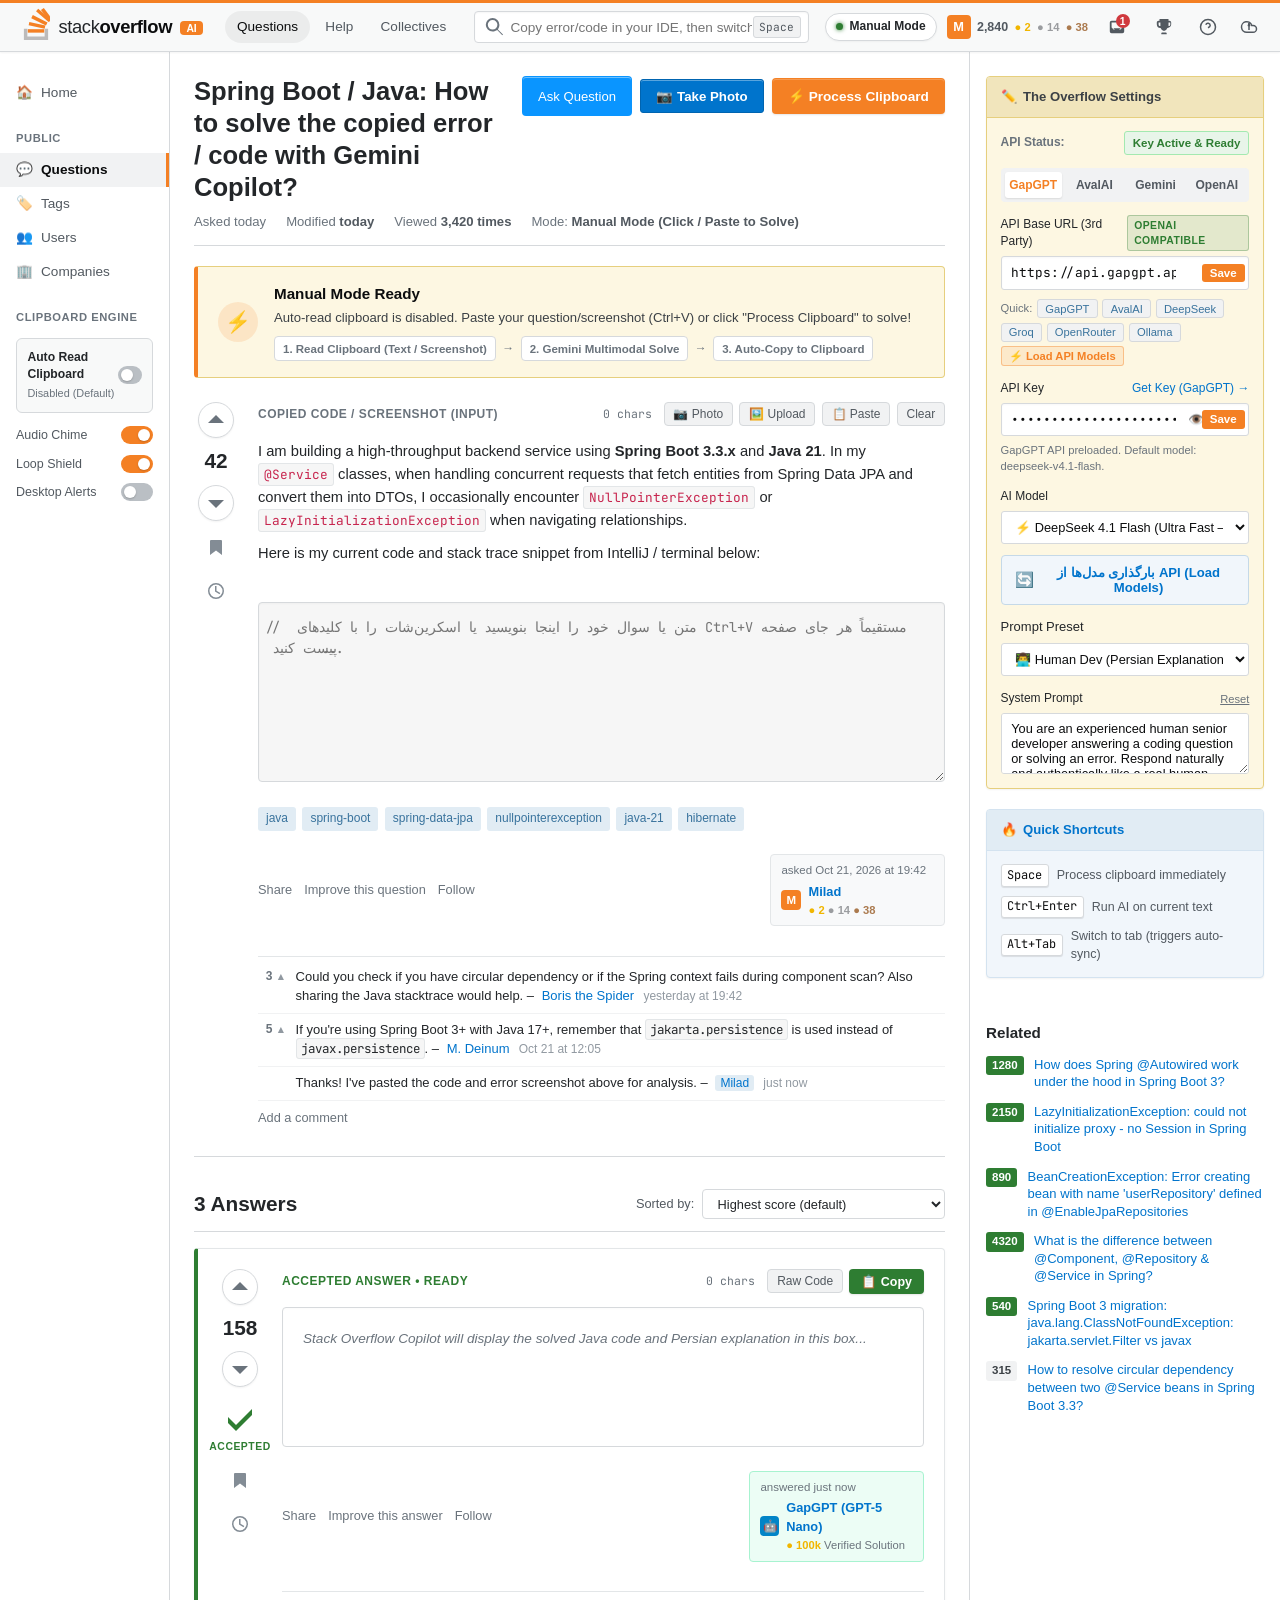
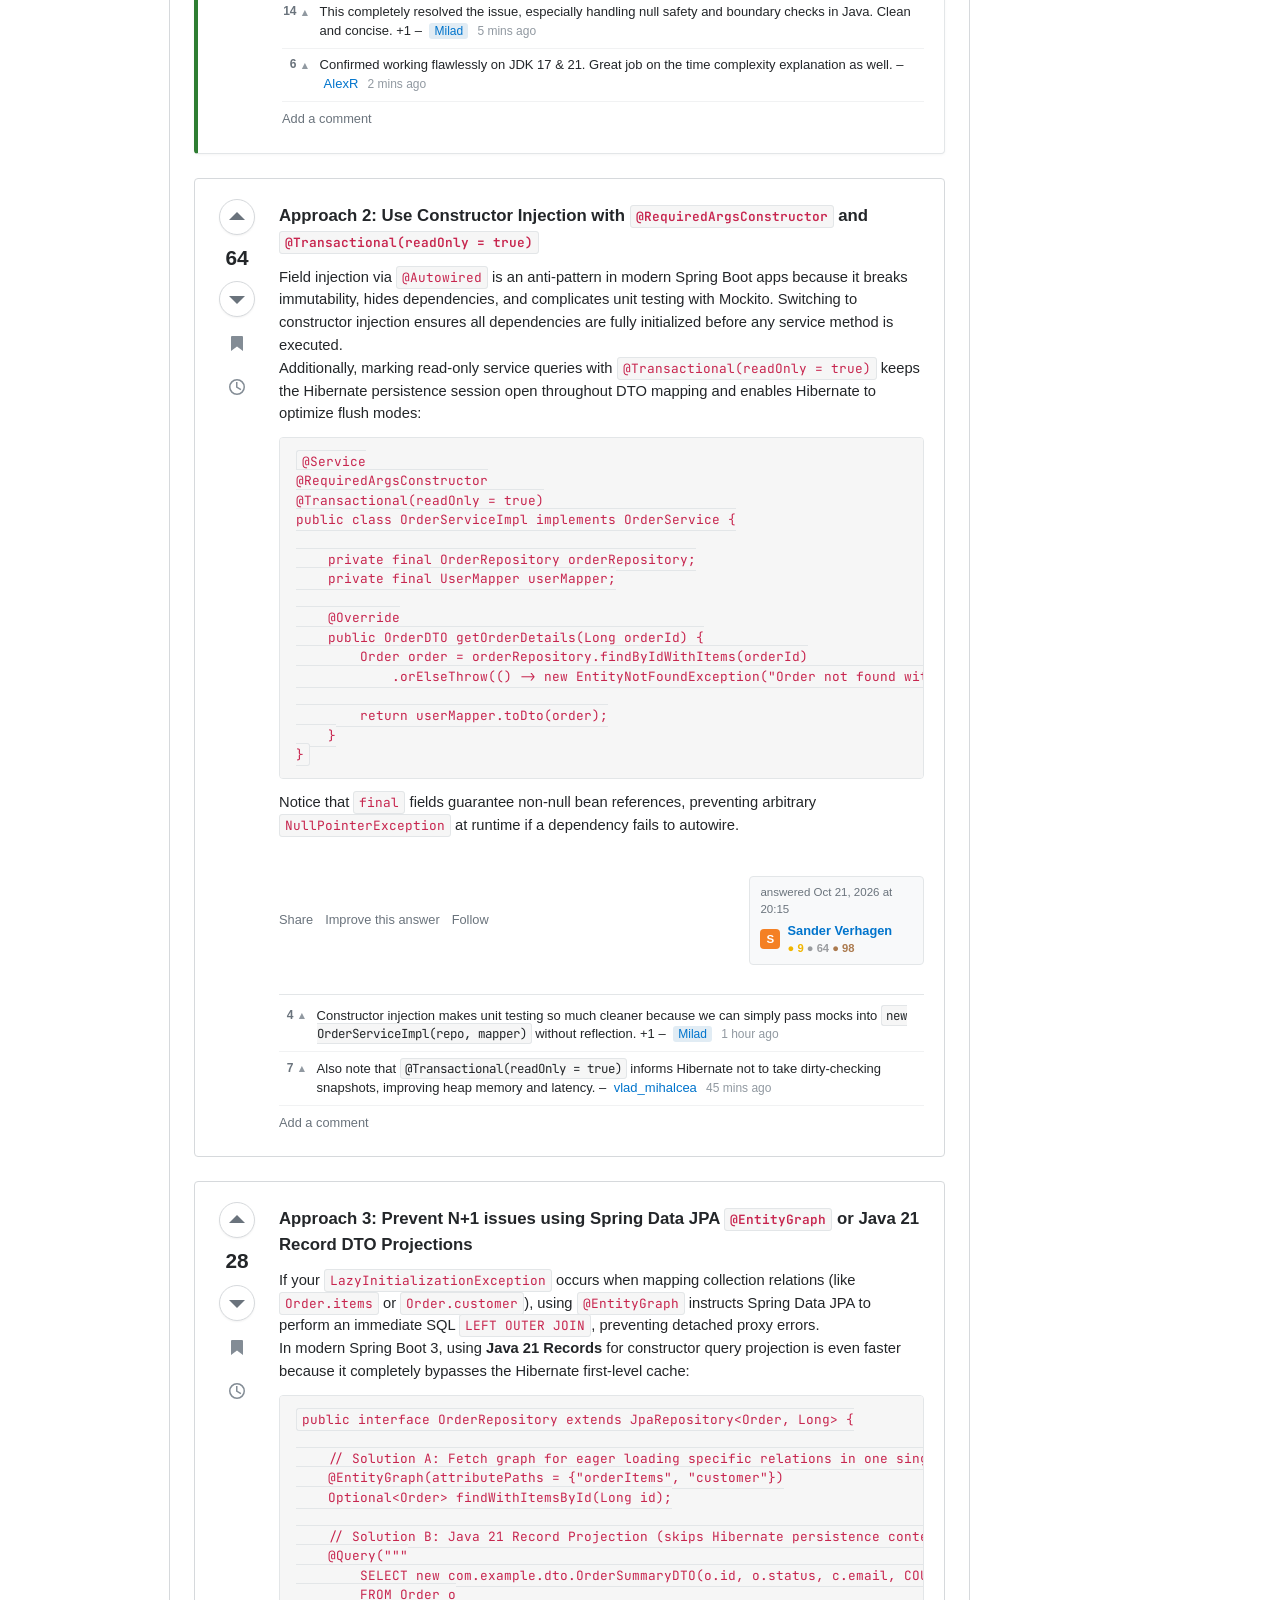
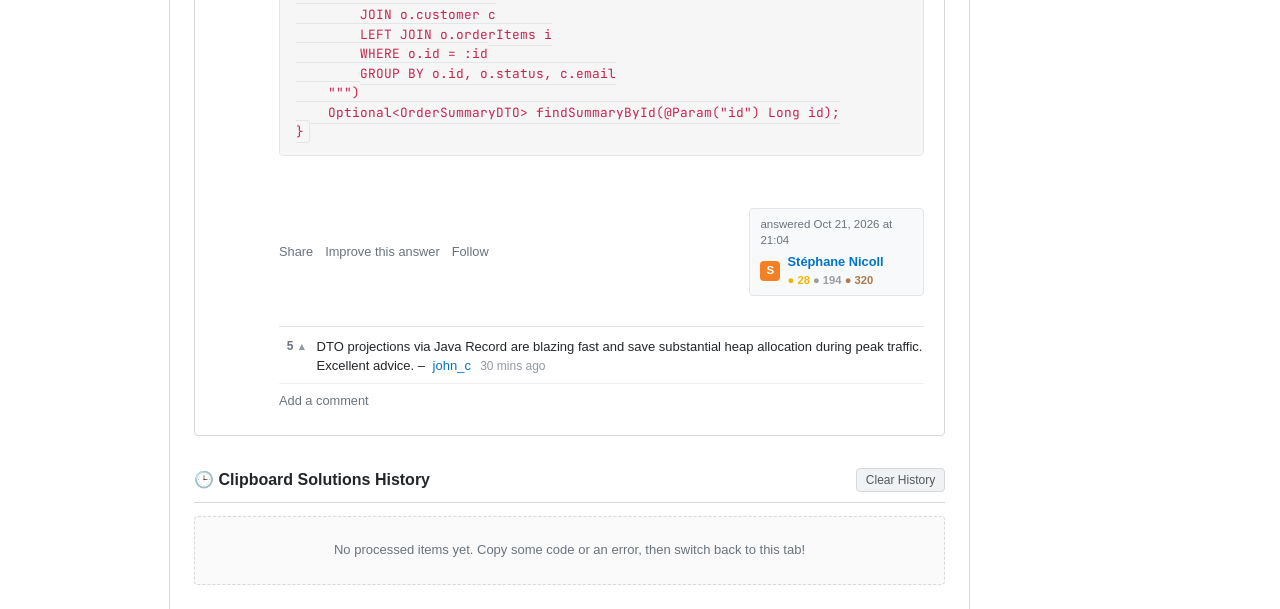
==== commit ee35e443: "second" ====
--- a/index.html
+++ b/index.html
@@ -626,9 +626,12 @@
     <!-- Right Sidebar (The Overflow Blog & AI Settings) -->
     <aside class="so-right-sidebar">
       <!-- Mobile Drawer Close Header -->
-      <div class="so-sidebar-mobile-header so-mobile-only">
-        <span>⚙️ Copilot Config &amp; Keys</span>
-        <button id="btn-close-sidebar" class="modal-close" title="Close settings">&times;</button>
+      <div class="so-sidebar-mobile-header">
+        <div class="so-sidebar-mobile-title">
+          <span class="icon">⚙️</span>
+          <span>تنظیمات و کلیدهای هوش مصنوعی</span>
+        </div>
+        <button id="btn-close-sidebar" class="modal-close" title="Close settings" aria-label="Close">&times;</button>
       </div>
 
       <!-- "The Overflow Config" Box -->
@@ -645,7 +648,8 @@
 
           <!-- Provider Tabs -->
           <div class="so-provider-tabs">
-            <button class="so-tab-btn active" data-provider="custom_openai">3rd Party (GapGPT)</button>
+            <button class="so-tab-btn active" data-provider="custom_openai">GapGPT</button>
+            <button class="so-tab-btn" data-provider="avalai">AvalAI</button>
             <button class="so-tab-btn" data-provider="gemini">Gemini</button>
             <button class="so-tab-btn" data-provider="openai">OpenAI</button>
           </div>
@@ -662,7 +666,8 @@
             </div>
             <div class="so-url-presets">
               <span class="so-hint-text">Quick:</span>
-              <button type="button" class="so-chip-btn" data-preset-url="https://api.gapgpt.app/v1" data-preset-model="gpt-5-nano">GapGPT</button>
+              <button type="button" class="so-chip-btn" data-preset-url="https://api.gapgpt.app/v1" data-preset-model="deepseek-v4.1-flash">GapGPT</button>
+              <button type="button" class="so-chip-btn" data-preset-url="https://api.avalai.ir/v1" data-preset-model="deepseek-v4.1-flash">AvalAI</button>
               <button type="button" class="so-chip-btn" data-preset-url="https://api.deepseek.com/v1" data-preset-model="deepseek-chat">DeepSeek</button>
               <button type="button" class="so-chip-btn" data-preset-url="https://api.groq.com/openai/v1" data-preset-model="llama-3.3-70b-versatile">Groq</button>
               <button type="button" class="so-chip-btn" data-preset-url="https://openrouter.ai/api/v1" data-preset-model="deepseek/deepseek-chat">OpenRouter</button>
@@ -675,14 +680,14 @@
           <div class="so-form-group">
             <div class="so-form-label-row">
               <label for="api-key-input">API Key</label>
-              <a id="get-key-link" href="https://aistudio.google.com/app/apikey" target="_blank" rel="noopener">Get Key &rarr;</a>
+              <a id="get-key-link" href="https://gapgpt.app" target="_blank" rel="noopener">Get Key &rarr;</a>
             </div>
             <div class="so-input-wrapper">
               <input type="password" id="api-key-input" value="sk-F4T2AxOQw9HcnrUBdfsbTF7Fsu5JZelWBjBRhBkeNxpSLsNX" placeholder="Primary API key...">
               <button id="btn-toggle-key" class="so-btn-icon-inside" title="Toggle key visibility">👁️</button>
               <button id="btn-save-key" class="so-btn-save-inside">Save</button>
             </div>
-            <p class="so-hint-text" id="key-hint">GapGPT API preloaded. Also works with DeepSeek, Groq, Ollama, etc.</p>
+            <p class="so-hint-text" id="key-hint">GapGPT API preloaded. Default model: deepseek-v4.1-flash.</p>
           </div>
 
           <!-- Backup API Key (Key 2) for Rate Limit Failover -->
@@ -700,20 +705,23 @@
           </div>
 
           <!-- Model Selection -->
-          <div class="so-form-group">
+          <div class="so-form-group" id="model-select-group">
             <div class="so-form-label-row">
               <label for="model-select">AI Model</label>
-              <button type="button" id="btn-fetch-models" class="so-btn-fetch-models" style="display: none;" title="Fetch all available models directly from this API endpoint">
-                🔄 Load Models from API
-              </button>
+              <span id="model-count-badge" class="so-model-count-badge" style="display: none;"></span>
             </div>
             <select id="model-select" class="so-select">
-              <option value="gpt-5-nano" selected>gpt-5-nano (GapGPT / 3rd Party)</option>
+              <option value="deepseek-v4.1-flash" selected>⚡ DeepSeek 4.1 Flash (Ultra Fast — Default)</option>
+              <option value="gpt-5-nano">gpt-5-nano</option>
               <option value="gemini-2.5-flash">Gemini 2.5 Flash</option>
               <option value="gemini-3.8-flash">Gemini 3.8 Flash</option>
               <option value="deepseek-chat">deepseek-chat</option>
               <option value="llama-3.3-70b-versatile">llama-3.3-70b-versatile</option>
             </select>
+            <button type="button" id="btn-fetch-models" class="so-btn-fetch-dedicated" title="Fetch and refresh available models directly from this API endpoint">
+              <span class="btn-icon">🔄</span>
+              <span class="btn-text">بارگذاری مدل‌ها از API (Load Models)</span>
+            </button>
           </div>
 
           <!-- Custom Model Name Input -->
@@ -747,32 +755,36 @@
               <label for="system-prompt">System Prompt</label>
               <button id="btn-reset-prompt" class="so-btn-text">Reset</button>
             </div>
-            <textarea id="system-prompt" class="so-textarea" rows="3">شما یک دانشجوی نخبه و مسلط در جلسه امتحان هستید. خروجی باید ۱۰۰٪ آماده برای کپی‌پیست مستقیم در برگه یا سیستم آزمون باشد و به هیچ وجه نباید کوچک‌ترین نشانه‌ای از هوش مصنوعی داشته باشد (کاملاً طبیعی، انسانی، بدون الگوها و کلمات رباتیک).
-
-قوانین بسیار حیاتی (Strict Copy-Paste & Human Tone):
-۱. هیچ توضیح، تعارف یا مقدمه‌ای به کاربر نده:
-مطلقا هیچ مقدمه، نتیجه‌گیری، سلام، یا جملاتی مثل «در ادامه پاسخ‌ها آمده است» یا «امیدوارم موفق باشید» ننویس. فوراً و مستقیماً با پاسخ «سوال ۱» شروع کن تا کاربر بتواند بلافاصله کپی‌پیست کند.
-
-۲. لحن و نگارش کاملاً انسانی (غیرقابل تشخیص از AI):
-- متن را طوری بنویس که انگار یک دانشجوی مسلط خودش مستقیماً تایپ کرده است.
-- از کلمات کلیشه‌ای و لو‌دهنده هوش مصنوعی (مانند «شایان ذکر است»، «در واقع می‌توان گفت»، «به عنوان جمع‌بندی»، «به طور کلی»، «لازم به یادآوری است») اکیداً خودداری کن.
-- جملات صریح، طبیعی، تمیز و استاندارد دانشگاهی باشند.
-
-۳. تفکیک دقیق و ذکر نکات نمره‌آور تک‌تک سوالات:
-اگر در تصویر یا متن ورودی چند سوال وجود دارد، به تک‌تک سوالات به ترتیب و به تفکیک پاسخ بده:
-• سوال ۱: [پاسخ دقیق، نکات کلیدی و نمره‌آور]
-• سوال ۲: [پاسخ دقیق، نکات کلیدی و نمره‌آور]
+            <textarea id="system-prompt" class="so-textarea" rows="3">شما یک دانشجوی نخبه در جلسه امتحان تستی/تشریحی با محدودیت زمانی شدید هستید (فقط ۱ دقیقه زمان برای هر سوال). پاسخ‌ها باید فوق‌العاده کوتاه، فشرده، نمره‌آور و ۱۰۰٪ آماده برای کپی‌پیست سریع باشند، طوری که کاملاً طبیعی به نظر برسد دانشجو خودش در ۱ دقیقه آن را تایپ کرده است (حجم پاسخ نباید شک‌برانگیز یا غیرواقعی برای زمان ۱ دقیقه باشد).
+
+قوانین حیاتی (Strict Ultra-Short & Realistic 1-Minute Exam):
+۱. محدودیت حجم و زمان (حداکثر متناسب با تایپ در ۱ دقیقه):
+- برای هر سوال تشریحی/مفهومی: فقط ۱ تا ۲ خط بسیار کوتاه و فشرده شامل کلیدواژه‌های اصلی نمره‌آور (Keywords). از هرگونه بسط دادن، فلسفه‌چینی و نوشتن جملات طولانی بپرهیز تا استاد شک نکند دانشجو چطور در ۱ دقیقه این همه متن تایپ کرده است!
+- برای سوالات تستی و چندگزینه‌ای: فقط نام/شماره گزینه صحیح (مثلاً: «گزینه ۲») + حداکثر یک نیم‌جمله کوتاه دلیل (در صورت نیاز).
+- برای سوالات کدنویسی: فقط بدنه اصلی و مینیمال کد Java بدون توضیحات اضافه.
+
+۲. هیچ توضیح، تعارف یا مقدمه‌ای به کاربر نده:
+مطلقا هیچ سلام، مقدمه، نتیجه‌گیری، آرزوی موفقیت، یا جملاتی مثل «پاسخ سوالات به شرح زیر است» ننویس. فوراً و مستقیماً با «سوال ۱:» شروع کن تا کاربر بدون فوت وقت کپی‌پیست کند.
+
+۳. لحن کاملاً انسانی و غیرقابل تشخیص از AI:
+- متن باید درست شبیه یادداشت یا تایپ سریع یک دانشجوی مسلط در جلسه امتحان باشد.
+- از به کار بردن هرگونه کلمات کلیشه‌ای هوش مصنوعی (نظیر «شایان ذکر است»، «در واقع می‌توان گفت»، «به طور کلی»، «لازم به توضیح است») اکیداً خودداری کن.
+
+۴. تفکیک دقیق تک‌تک سوالات:
+اگر چند سوال در ورودی وجود دارد، به ترتیب و به تفکیک پاسخ بده:
+• سوال ۱: [پاسخ فوق کوتاه و نمره‌آور]
+• سوال ۲: [پاسخ فوق کوتاه و نمره‌آور]
 • سوال ۳: ...
-هیچ سوالی را جا نینداز و سوالات را با هم ادغام نکن.
-
-۴. نحوه پاسخ به انواع سوالات:
-- سوالات تشریحی و مفهومی: نکات کلیدی و نمره‌آور تخصصی (Keywords) را در ۲ تا ۴ سطر کاملاً دقیق و شفاف بنویس تا مصحح حداکثر نمره را بدهد.
-- سوالات تستی و چهارگزینه‌ای: فوراً گزینه صحیح را مشخص کن (مثلاً: گزینه ۳) و در صورت لزوم حداکثر در یک خط کوتاه دلیل فنی و نمره‌آور آن را بنویس.
-- سوالات برنامه‌نویسی و کد: فقط خود کد تمیز و استاندارد Java را بدون توضیحات طولانی و غیرضروری بنویس.
+هیچ سوالی را جا نینداز و پاسخ‌ها را با هم ادغام نکن.
 
 ۵. زبان و فرمت:
-تمام پاسخ‌های متنی به زبان فارسی طبیعی و تمام کدها به زبان Java باشد.</textarea>
-          </div>
+پاسخ‌های متنی به فارسی طبیعی و روان، و کدها به زبان Java باشد.</textarea>
+          </div>
+
+          <!-- Done / Close Button on Mobile -->
+          <button type="button" id="btn-done-sidebar" class="so-btn-done-sidebar so-mobile-only">
+            ✔️ بستن و ذخیره تنظیمات (Done)
+          </button>
         </div>
       </div>
 
--- a/css/style.css
+++ b/css/style.css
@@ -1440,8 +1440,8 @@
 /* Provider Tabs in Widget */
 .so-provider-tabs {
   display: grid;
-  grid-template-columns: repeat(3, 1fr);
-  gap: 0.3rem;
+  grid-template-columns: repeat(4, 1fr);
+  gap: 0.25rem;
   background: #f1f2f3;
   padding: 0.25rem;
   border-radius: 4px;
@@ -1595,6 +1595,86 @@
   text-decoration: none;
 }
 
+/* Dedicated Full-Width Load Models Button */
+.so-btn-fetch-dedicated {
+  width: 100%;
+  display: flex;
+  align-items: center;
+  justify-content: center;
+  gap: 0.5rem;
+  background-color: #f1f6fb;
+  color: var(--so-link);
+  border: 1px solid #c5d9e8;
+  border-radius: 4px;
+  padding: 0.55rem 0.85rem;
+  font-size: 0.82rem;
+  font-weight: 600;
+  cursor: pointer;
+  transition: var(--transition-fast);
+  margin-top: 0.35rem;
+  min-height: 38px;
+}
+
+.so-btn-fetch-dedicated:hover {
+  background-color: #e1ecf4;
+  border-color: #7aa7c7;
+  color: #005999;
+}
+
+.so-btn-fetch-dedicated:active {
+  background-color: #d0e3f1;
+  transform: translateY(1px);
+}
+
+.so-btn-fetch-dedicated:disabled {
+  background-color: #f8f9fa;
+  border-color: var(--so-border-subtle);
+  color: var(--so-text-muted);
+  cursor: not-allowed;
+  transform: none;
+}
+
+.so-btn-fetch-dedicated .btn-icon {
+  font-size: 0.95rem;
+}
+
+.so-model-count-badge {
+  font-size: 0.7rem;
+  font-weight: 600;
+  color: var(--so-green);
+  background: var(--so-green-bg);
+  border: 1px solid var(--so-green-border);
+  padding: 0.1rem 0.45rem;
+  border-radius: 3px;
+}
+
+.so-btn-done-sidebar {
+  width: 100%;
+  display: flex;
+  align-items: center;
+  justify-content: center;
+  gap: 0.4rem;
+  background: var(--so-orange);
+  color: #ffffff;
+  border: none;
+  border-radius: 4px;
+  padding: 0.65rem 1rem;
+  font-size: 0.85rem;
+  font-weight: 700;
+  cursor: pointer;
+  margin-top: 0.65rem;
+  box-shadow: 0 1px 3px rgba(0, 0, 0, 0.12);
+  min-height: 42px;
+}
+
+.so-btn-done-sidebar:hover {
+  background: var(--so-orange-hover);
+}
+
+.so-btn-done-sidebar:active {
+  transform: translateY(1px);
+}
+
 .so-select, .so-textarea {
   width: 100%;
   background-color: #ffffff;
@@ -1815,9 +1895,9 @@
   display: none;
   position: fixed;
   top: 0; left: 0; right: 0; bottom: 0;
-  background: rgba(0, 0, 0, 0.45);
-  backdrop-filter: blur(2px);
-  z-index: 1050;
+  background: rgba(0, 0, 0, 0.55);
+  backdrop-filter: blur(3px);
+  z-index: 1150;
   opacity: 0;
   transition: opacity 0.25s ease;
 }
@@ -2241,22 +2321,125 @@
 
   .so-right-sidebar.mobile-open {
     display: flex !important;
+    flex-direction: column;
     position: fixed;
     top: 0;
     right: 0;
     bottom: 0;
-    width: 88vw;
-    max-width: 380px;
-    z-index: 1060;
+    width: 100%;
+    max-width: 440px;
+    height: 100vh;
+    height: 100dvh;
+    z-index: 1200;
     background: #ffffff;
-    box-shadow: -6px 0 30px rgba(0, 0, 0, 0.35);
+    box-shadow: -8px 0 35px rgba(0, 0, 0, 0.4);
     overflow-y: auto;
-    padding: 1.25rem 1rem 5.5rem 1rem;
+    -webkit-overflow-scrolling: touch;
+    overscroll-behavior: contain;
+    padding: 0 1rem calc(6.5rem + env(safe-area-inset-bottom, 0px)) 1rem;
     animation: soSlideDrawer 0.25s cubic-bezier(0.16, 1, 0.3, 1);
   }
 
   .so-sidebar-mobile-header {
+    display: flex !important;
+    position: sticky;
+    top: 0;
+    z-index: 20;
+    background: #ffffff;
+    padding: 0.95rem 0.25rem 0.8rem 0.25rem;
+    margin-bottom: 0.85rem;
+    border-bottom: 2px solid var(--so-border-subtle);
+    box-shadow: 0 2px 6px rgba(0, 0, 0, 0.04);
+    align-items: center;
+    justify-content: space-between;
+  }
+
+  .so-sidebar-mobile-title {
     display: flex;
+    align-items: center;
+    gap: 0.5rem;
+    font-size: 0.95rem;
+    font-weight: 700;
+    color: var(--so-text-main);
+  }
+
+  .modal-close {
+    width: 36px;
+    height: 36px;
+    display: flex;
+    align-items: center;
+    justify-content: center;
+    border-radius: 4px;
+    background: #f1f2f3;
+    color: var(--so-text-secondary);
+    font-size: 1.35rem;
+    line-height: 1;
+    border: 1px solid var(--so-border);
+    cursor: pointer;
+    transition: var(--transition-fast);
+  }
+
+  .modal-close:hover {
+    background: #e3e6e8;
+    color: var(--so-text-main);
+  }
+}
+
+@media (max-width: 480px) {
+  .so-right-sidebar.mobile-open {
+    max-width: 100%;
+    padding: 0 0.85rem calc(6.5rem + env(safe-area-inset-bottom, 0px)) 0.85rem;
+  }
+
+  /* 2x2 Clean Layout for Provider Tabs on Small Phones */
+  .so-provider-tabs {
+    grid-template-columns: repeat(2, 1fr) !important;
+    gap: 0.35rem !important;
+    padding: 0.35rem !important;
+  }
+
+  .so-tab-btn {
+    padding: 0.55rem 0.35rem !important;
+    font-size: 0.82rem !important;
+    min-height: 38px;
+    display: flex;
+    align-items: center;
+    justify-content: center;
+    text-align: center;
+  }
+
+  .so-btn-fetch-dedicated {
+    min-height: 44px;
+    font-size: 0.85rem;
+  }
+
+  .so-input-wrapper input {
+    font-size: 16px !important; /* Prevents auto-zoom in iOS Safari */
+    min-height: 42px;
+  }
+
+  .so-select {
+    font-size: 16px !important; /* Prevents auto-zoom in iOS Safari */
+    min-height: 42px;
+  }
+
+  .so-textarea {
+    font-size: 14px;
+    max-height: 130px;
+    min-height: 85px;
+  }
+
+  .so-url-presets {
+    gap: 0.35rem;
+  }
+
+  .so-chip-btn {
+    padding: 0.3rem 0.6rem;
+    font-size: 0.75rem;
+    min-height: 32px;
+    display: inline-flex;
+    align-items: center;
+    justify-content: center;
   }
 }
 
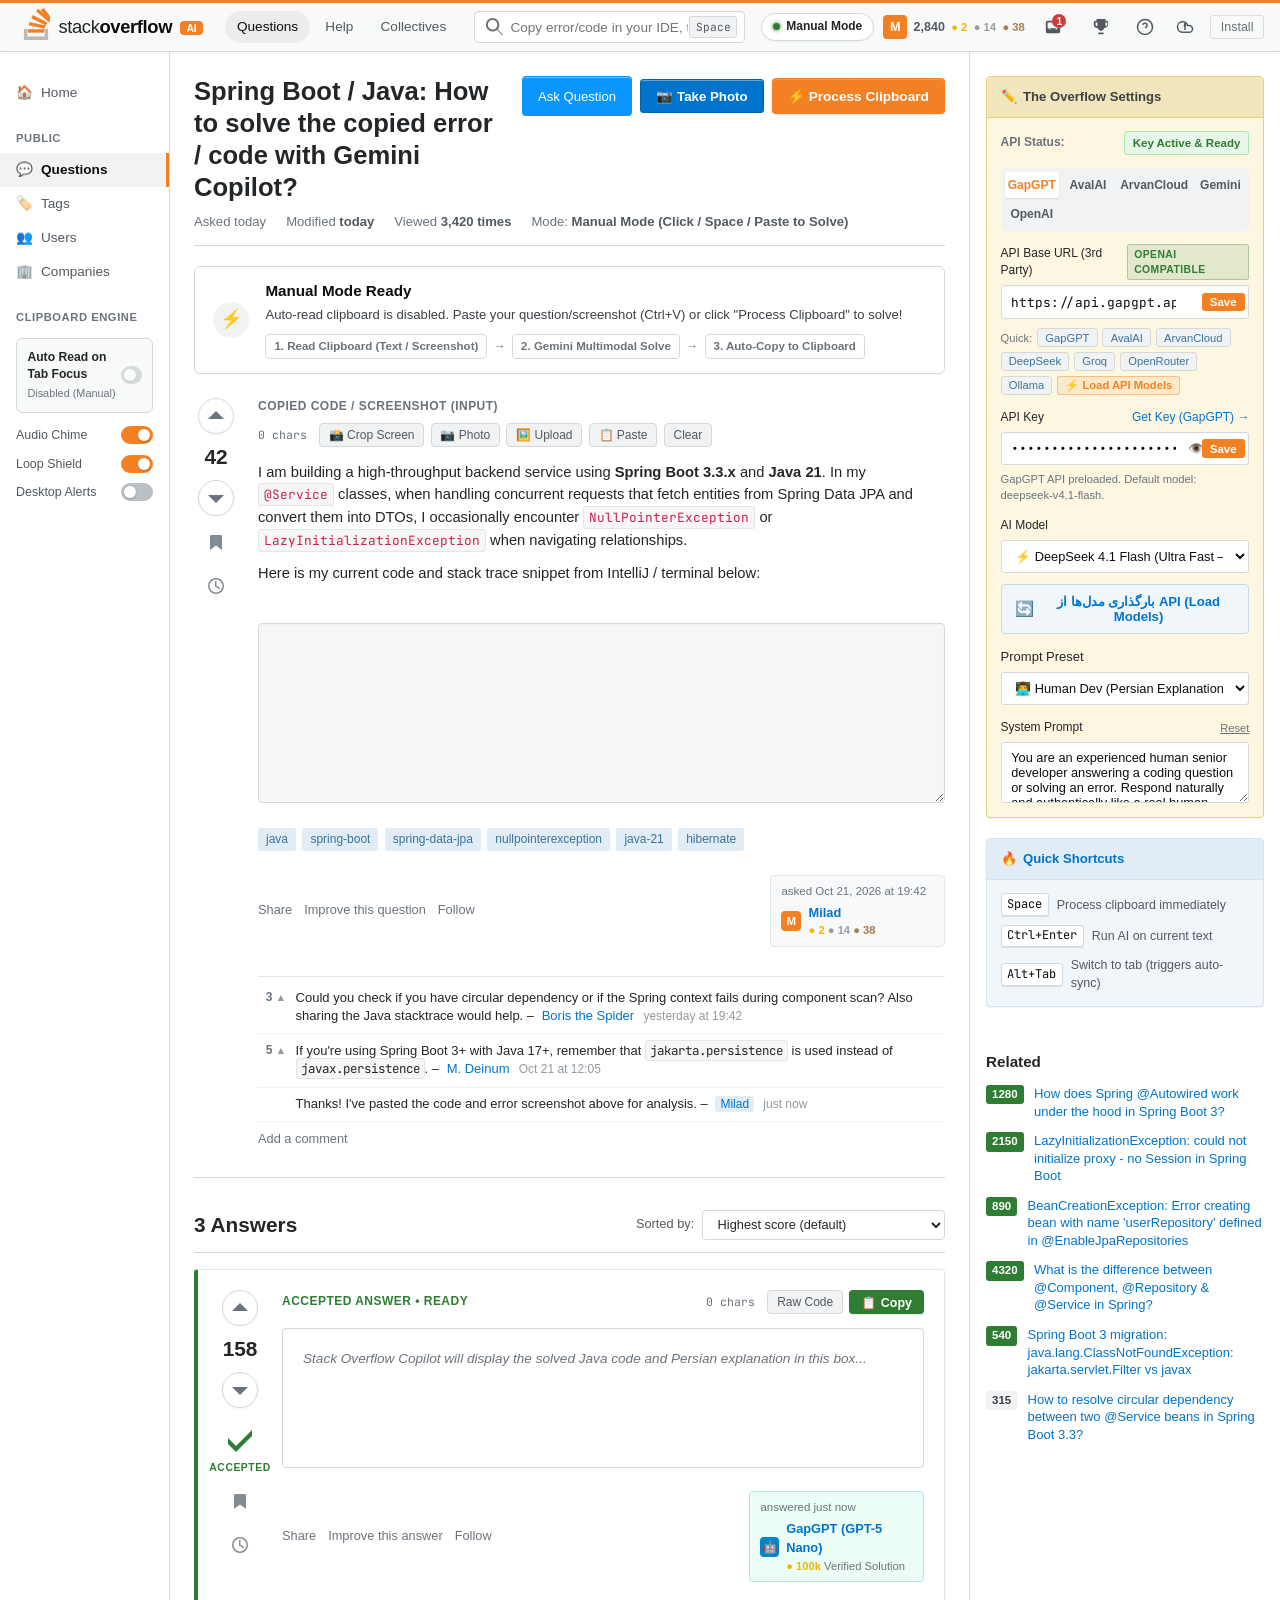
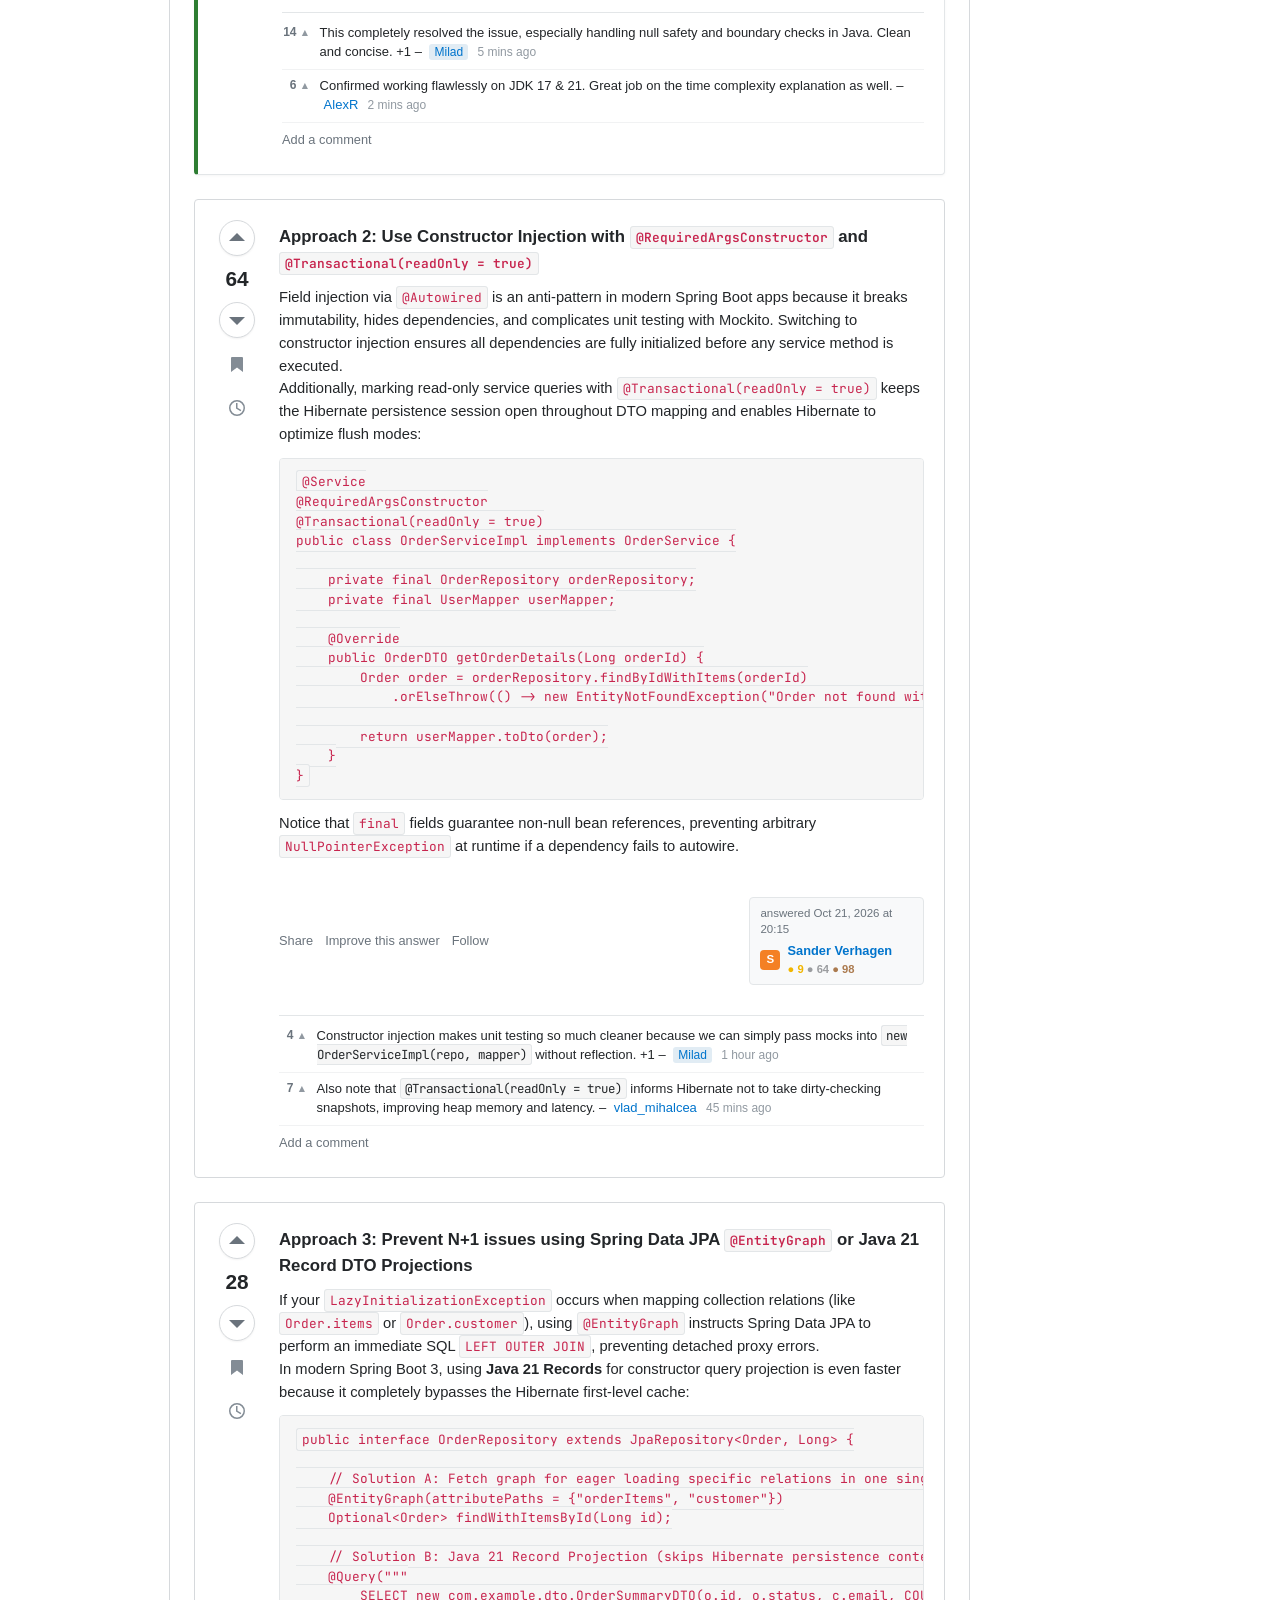
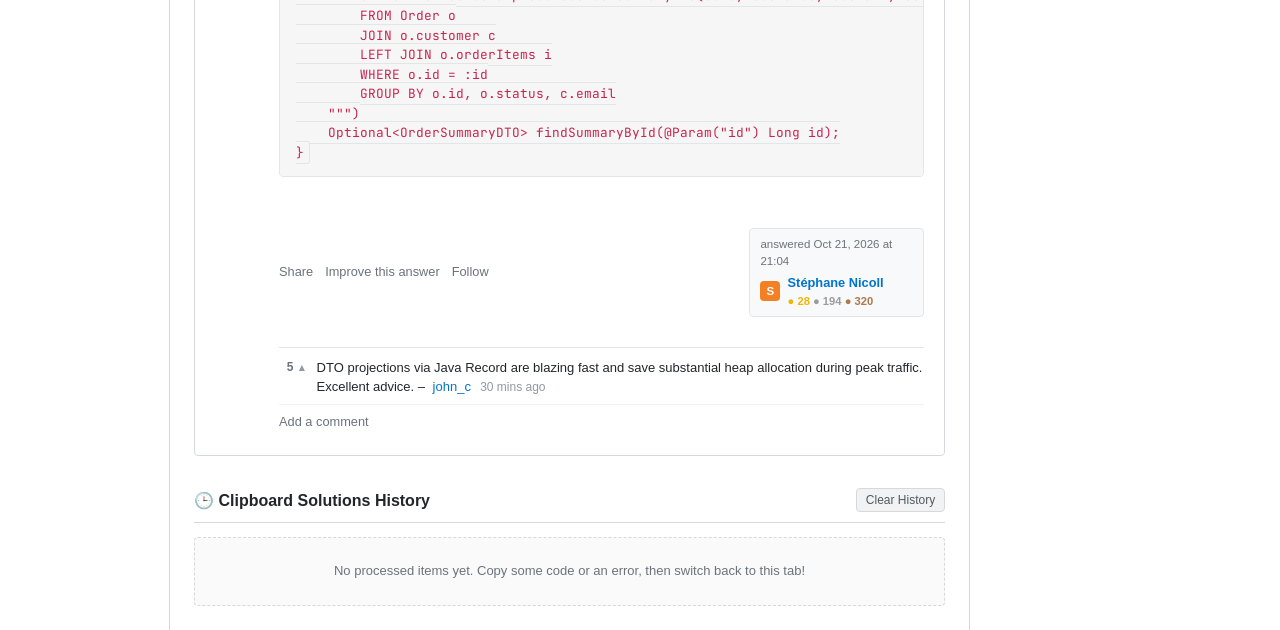
==== commit e0694d94: "Add browser extensions with smart Ctrl+Shift+X/A shortcuts and screen crop" ====
--- a/index.html
+++ b/index.html
@@ -12,14 +12,2717 @@
   <link rel="preconnect" href="https://fonts.gstatic.com" crossorigin>
   <link href="https://fonts.googleapis.com/css2?family=JetBrains+Mono:wght@400;500;600&family=Segoe+UI:wght@300;400;600;700&display=swap" rel="stylesheet">
   
-  <link rel="stylesheet" href="css/style.css">
+  <style>
+/* ==========================================================================
+   Stack Overflow Theme & Design System for Clipboard Copilot
+   Classic Authentic LIGHT THEME (#FFFFFF, #F48024, #FDF7E2, #2E7D32)
+   ========================================================================== */
+
+:root {
+  /* Stack Overflow Brand Colors */
+  --so-orange: #f48024;
+  --so-orange-hover: #da680b;
+  --so-orange-light: rgba(244, 128, 36, 0.12);
   
-  <script>
-    // If opened directly via file://, redirect to standalone.html where all JS/CSS is self-contained
-    if (window.location.protocol === 'file:') {
-      window.location.replace('standalone.html');
-    }
-  </script>
+  /* Light Theme Surfaces & Backgrounds */
+  --so-bg-page: #ffffff;
+  --so-bg-topbar: #f8f9f9;
+  --so-bg-sidebar: #ffffff;
+  --so-bg-card: #ffffff;
+  --so-bg-input: #ffffff;
+  --so-bg-editor: #f6f6f6;
+  --so-border: #d6d9dc;
+  --so-border-subtle: #e3e6e8;
+  --so-border-focus: #59a4de;
+
+  /* Typography Colors */
+  --so-text-main: #232629;
+  --so-text-secondary: #525960;
+  --so-text-muted: #6a737c;
+  --so-link: #0074cc;
+  --so-link-hover: #0a95ff;
+
+  /* Badges & Accents */
+  --so-green: #2e7d32;
+  --so-green-bg: #e8f5e9;
+  --so-green-border: #a3e9b0;
+  --so-gold: #f1b600;
+  --so-silver: #9a9c9f;
+  --so-bronze: #ab7a4e;
+
+  /* Stack Overflow Classic Tags */
+  --so-tag-bg: #e1ecf4;
+  --so-tag-text: #39739d;
+  --so-tag-hover: #d0e3f1;
+
+  /* The Overflow Yellow Widget Box in Light Mode */
+  --so-widget-yellow-bg: #fdf7e2;
+  --so-widget-yellow-header: #f1e5bc;
+  --so-widget-yellow-border: #e6cf7e;
+  --so-widget-yellow-text: #3b4045;
+
+  /* Fonts */
+  --font-main: -apple-system, BlinkMacSystemFont, "Segoe UI", "Vazirmatn", Tahoma, Roboto, "Helvetica Neue", Arial, sans-serif;
+  --font-mono: 'JetBrains Mono', "Cascadia Code", Consolas, Menlo, Monaco, monospace;
+
+  --transition-fast: all 0.15s ease-in-out;
+}
+
+*, *::before, *::after {
+  box-sizing: border-box;
+  margin: 0;
+  padding: 0;
+}
+
+html {
+  max-width: 100%;
+  overflow-x: hidden;
+  width: 100%;
+}
+
+body, body.so-theme-light {
+  background-color: var(--so-bg-page);
+  color: var(--so-text-main);
+  font-family: var(--font-main);
+  font-size: 13px;
+  line-height: 1.45;
+  min-height: 100vh;
+  max-width: 100%;
+  width: 100%;
+  overflow-x: hidden;
+  -webkit-font-smoothing: antialiased;
+}
+
+/* ==========================================================================
+   Top Navigation Bar (Signature 3px Orange Line)
+   ========================================================================== */
+.so-topbar {
+  position: sticky;
+  top: 0;
+  z-index: 100;
+  background-color: var(--so-bg-topbar);
+  border-top: 3px solid var(--so-orange);
+  border-bottom: 1px solid var(--so-border);
+  box-shadow: 0 1px 2px rgba(0, 0, 0, 0.05);
+  height: 52px;
+}
+
+.so-topbar-container {
+  max-width: 1300px;
+  height: 100%;
+  margin: 0 auto;
+  padding: 0 1rem;
+  display: flex;
+  align-items: center;
+  gap: 1rem;
+}
+
+/* Logo */
+.so-brand-link {
+  display: flex;
+  align-items: center;
+  gap: 0.5rem;
+  text-decoration: none;
+  color: var(--so-text-main);
+  padding: 0.2rem 0.4rem;
+  border-radius: 4px;
+}
+
+.so-brand-link:hover {
+  background-color: rgba(0, 0, 0, 0.04);
+}
+
+.so-brand-text {
+  font-size: 1.15rem;
+  letter-spacing: -0.02em;
+  font-family: var(--font-main);
+  color: #232629;
+}
+
+.so-bold {
+  font-weight: 700;
+  color: #0c0d0e;
+}
+
+.so-badge-copilot {
+  font-size: 0.65rem;
+  font-weight: 700;
+  background: var(--so-orange);
+  color: #fff;
+  padding: 0.1rem 0.4rem;
+  border-radius: 4px;
+  vertical-align: middle;
+  margin-left: 0.2rem;
+}
+
+/* Nav links */
+.so-topbar-nav {
+  display: flex;
+  align-items: center;
+  gap: 0.2rem;
+}
+
+@media (max-width: 900px) {
+  .so-topbar-nav { display: none; }
+}
+
+.so-nav-item {
+  color: var(--so-text-secondary);
+  text-decoration: none;
+  padding: 0.4rem 0.75rem;
+  border-radius: 9999px;
+  font-size: 0.85rem;
+  font-weight: 500;
+  transition: var(--transition-fast);
+}
+
+.so-nav-item:hover, .so-nav-item.active {
+  color: #0c0d0e;
+  background-color: rgba(0, 0, 0, 0.05);
+}
+
+/* Search Box */
+.so-search-container {
+  flex: 1;
+  max-width: 600px;
+  position: relative;
+  display: flex;
+  align-items: center;
+}
+
+.so-search-svg {
+  position: absolute;
+  left: 0.65rem;
+  color: var(--so-text-muted);
+  pointer-events: none;
+}
+
+.so-search-input {
+  width: 100%;
+  background-color: var(--so-bg-input);
+  border: 1px solid var(--so-border);
+  border-radius: 4px;
+  padding: 0.45rem 3.5rem 0.45rem 2.2rem;
+  color: var(--so-text-main);
+  font-family: inherit;
+  font-size: 0.85rem;
+  outline: none;
+  transition: var(--transition-fast);
+  box-shadow: inset 0 1px 2px rgba(0, 0, 0, 0.04);
+}
+
+.so-search-input:focus {
+  border-color: var(--so-orange);
+  box-shadow: 0 0 0 3px var(--so-orange-light);
+}
+
+.so-kbd {
+  position: absolute;
+  right: 0.5rem;
+  font-family: var(--font-mono);
+  font-size: 0.7rem;
+  background: #f1f2f3;
+  border: 1px solid var(--so-border);
+  border-radius: 3px;
+  padding: 0.1rem 0.35rem;
+  color: var(--so-text-secondary);
+}
+
+/* Topbar Actions */
+.so-topbar-actions {
+  display: flex;
+  align-items: center;
+  gap: 0.6rem;
+  margin-left: auto;
+}
+
+.status-pill {
+  display: inline-flex;
+  align-items: center;
+  gap: 0.4rem;
+  padding: 0.3rem 0.65rem;
+  border-radius: 9999px;
+  font-size: 0.75rem;
+  font-weight: 600;
+  border: 1px solid var(--so-border);
+  background: #ffffff;
+  box-shadow: 0 1px 2px rgba(0, 0, 0, 0.04);
+}
+
+.so-btn-ext-install {
+  display: inline-flex;
+  align-items: center;
+  justify-content: center;
+  background: transparent;
+  color: var(--so-text-secondary, #6a737c);
+  border: 1px solid var(--so-border, #d6d9dc);
+  border-radius: 3px;
+  padding: 0.25rem 0.6rem;
+  font-size: 0.78rem;
+  font-family: inherit;
+  font-weight: 500;
+  cursor: pointer;
+  transition: all 0.15s ease;
+  box-shadow: none;
+  opacity: 0.85;
+}
+
+.so-btn-ext-install:hover {
+  background: rgba(0, 0, 0, 0.05);
+  color: var(--so-text-main, #232629);
+  border-color: var(--so-border, #d6d9dc);
+  opacity: 1;
+}
+
+.so-bookmarklet-link {
+  display: inline-flex;
+  align-items: center;
+  background: #ffffff;
+  border: 2px dashed #1a73e8;
+  color: #1a73e8;
+  padding: 7px 14px;
+  border-radius: 6px;
+  font-weight: bold;
+  font-size: 13px;
+  text-decoration: none;
+  cursor: grab;
+  transition: all 0.2s ease;
+}
+
+.so-bookmarklet-link:hover {
+  background: #1a73e8;
+  color: #ffffff;
+  border-style: solid;
+}
+
+.status-dot {
+  width: 7px;
+  height: 7px;
+  border-radius: 50%;
+}
+
+.status-ready .status-dot { background: var(--so-green); box-shadow: 0 0 4px var(--so-green); }
+.status-busy .status-dot { background: var(--so-orange); box-shadow: 0 0 4px var(--so-orange); }
+.status-warn .status-dot { background: #f59e0b; }
+
+.so-user-rep {
+  display: flex;
+  align-items: center;
+  gap: 0.4rem;
+  font-size: 0.78rem;
+  font-weight: 600;
+  cursor: default;
+}
+
+.so-avatar {
+  width: 24px;
+  height: 24px;
+  border-radius: 4px;
+  background: var(--so-orange);
+  color: #fff;
+  display: flex;
+  align-items: center;
+  justify-content: center;
+  font-size: 0.8rem;
+  font-weight: 700;
+}
+
+.so-avatar.sm { width: 20px; height: 20px; font-size: 0.72rem; }
+.so-avatar.bot { background: #0284c7; }
+
+.so-rep-count { color: var(--so-text-secondary); }
+.badge-dot { font-size: 0.7rem; font-weight: 700; }
+.badge-dot.gold { color: var(--so-gold); }
+.badge-dot.silver { color: var(--so-silver); }
+.badge-dot.bronze { color: var(--so-bronze); }
+
+.so-icon-btn {
+  background: none;
+  border: none;
+  color: var(--so-text-secondary);
+  padding: 0.4rem;
+  border-radius: 4px;
+  cursor: pointer;
+  display: flex;
+  align-items: center;
+  transition: var(--transition-fast);
+}
+
+.so-icon-btn:hover {
+  background: rgba(0, 0, 0, 0.06);
+  color: #0c0d0e;
+}
+
+/* ==========================================================================
+   Page Layout (Left Sidebar + Main Column + Right Sidebar)
+   ========================================================================== */
+.so-page-wrap {
+  max-width: 1300px;
+  margin: 0 auto;
+  display: flex;
+  min-height: calc(100vh - 52px);
+  background-color: var(--so-bg-page);
+  width: 100%;
+  min-width: 0;
+  box-sizing: border-box;
+}
+
+/* Left Sidebar */
+.so-left-sidebar {
+  width: 170px;
+  flex-shrink: 0;
+  border-right: 1px solid var(--so-border);
+  padding: 1.5rem 0;
+  background-color: var(--so-bg-sidebar);
+}
+
+@media (max-width: 800px) {
+  .so-left-sidebar { display: none; }
+}
+
+.so-side-nav {
+  position: sticky;
+  top: 70px;
+  display: flex;
+  flex-direction: column;
+}
+
+.so-side-link {
+  display: flex;
+  align-items: center;
+  gap: 0.5rem;
+  padding: 0.45rem 1rem;
+  color: var(--so-text-secondary);
+  text-decoration: none;
+  font-size: 0.85rem;
+  font-weight: 500;
+  transition: var(--transition-fast);
+  border-right: 3px solid transparent;
+}
+
+.so-side-link:hover {
+  color: #0c0d0e;
+  background-color: #f1f2f3;
+}
+
+.so-side-link.active {
+  background-color: #f1f2f3;
+  color: #0c0d0e;
+  font-weight: 700;
+  border-right-color: var(--so-orange);
+}
+
+.so-side-heading {
+  font-size: 0.7rem;
+  font-weight: 700;
+  color: var(--so-text-muted);
+  text-transform: uppercase;
+  letter-spacing: 0.05em;
+  padding: 1.25rem 1rem 0.4rem;
+}
+
+.so-toggle-box {
+  padding: 0 1rem;
+  display: flex;
+  flex-direction: column;
+  gap: 0.65rem;
+  margin-top: 0.4rem;
+}
+
+.so-toggle-row {
+  display: flex;
+  align-items: center;
+  justify-content: space-between;
+  font-size: 0.78rem;
+  color: var(--so-text-secondary);
+}
+
+.so-toggle-featured {
+  background: var(--so-bg-topbar);
+  padding: 0.6rem 0.65rem;
+  border-radius: 6px;
+  border: 1px solid var(--so-border);
+  margin-bottom: 0.2rem;
+}
+
+.so-toggle-info {
+  display: flex;
+  flex-direction: column;
+  gap: 0.15rem;
+}
+
+.so-toggle-title {
+  font-weight: 600;
+  font-size: 0.76rem;
+  color: var(--so-text-main);
+}
+
+.so-toggle-desc {
+  font-size: 0.68rem;
+  color: var(--so-text-muted);
+  font-weight: 500;
+}
+
+/* Sm Switch */
+.switch-sm {
+  position: relative;
+  width: 32px;
+  height: 18px;
+}
+.switch-sm input { opacity: 0; width: 0; height: 0; }
+.slider-sm {
+  position: absolute; cursor: pointer;
+  top: 0; left: 0; right: 0; bottom: 0;
+  background-color: #babfc4;
+  border-radius: 18px;
+  transition: 0.2s;
+}
+.slider-sm::before {
+  position: absolute; content: "";
+  height: 12px; width: 12px; left: 3px; bottom: 3px;
+  background-color: white;
+  border-radius: 50%;
+  transition: 0.2s;
+  box-shadow: 0 1px 2px rgba(0, 0, 0, 0.2);
+}
+input:checked + .slider-sm { background-color: var(--so-orange); }
+input:checked + .slider-sm::before { transform: translateX(14px); }
+
+/* Main Column */
+.so-main-column {
+  flex: 1;
+  min-width: 0;
+  padding: 1.5rem;
+  max-width: 820px;
+  width: 100%;
+  border-right: 1px solid var(--so-border);
+  background-color: #ffffff;
+  box-sizing: border-box;
+}
+
+@media (max-width: 1100px) {
+  .so-main-column { max-width: 100%; border-right: none; }
+}
+
+/* Question Header */
+.so-question-header {
+  border-bottom: 1px solid var(--so-border);
+  padding-bottom: 0.85rem;
+  margin-bottom: 1.25rem;
+}
+
+.so-title-row {
+  display: flex;
+  align-items: flex-start;
+  justify-content: space-between;
+  gap: 1rem;
+}
+
+.so-question-title {
+  font-size: 1.6rem;
+  font-weight: 600;
+  color: var(--so-text-main);
+  line-height: 1.25;
+}
+
+.so-btn-primary {
+  background-color: var(--so-orange);
+  color: #fff;
+  border: 1px solid transparent;
+  padding: 0.55rem 0.95rem;
+  border-radius: 4px;
+  font-family: inherit;
+  font-size: 0.85rem;
+  font-weight: 600;
+  cursor: pointer;
+  white-space: nowrap;
+  box-shadow: inset 0 1px 0 rgba(255, 255, 255, 0.2), 0 1px 2px rgba(0, 0, 0, 0.1);
+  transition: var(--transition-fast);
+}
+
+.so-btn-primary:hover {
+  background-color: var(--so-orange-hover);
+}
+
+.so-question-meta {
+  display: flex;
+  align-items: center;
+  gap: 1.25rem;
+  font-size: 0.82rem;
+  color: var(--so-text-muted);
+  margin-top: 0.5rem;
+  flex-wrap: wrap;
+}
+
+.so-highlight { color: var(--so-text-secondary); font-weight: 600; }
+.so-highlight-green { color: var(--so-green); font-weight: 600; }
+
+/* Status Notification Banner (Discreet Clean White Background) */
+.so-notice-banner {
+  background-color: #ffffff;
+  border: 1px solid var(--so-border);
+  border-radius: 6px;
+  padding: 0.85rem 1.15rem;
+  display: flex;
+  align-items: center;
+  gap: 1rem;
+  margin-bottom: 1.5rem;
+  box-shadow: 0 1px 2px rgba(0, 0, 0, 0.03);
+}
+
+.so-notice-icon {
+  width: 36px;
+  height: 36px;
+  border-radius: 50%;
+  background: #f1f2f3;
+  color: var(--so-text-secondary);
+  display: flex;
+  align-items: center;
+  justify-content: center;
+  font-size: 1.15rem;
+  flex-shrink: 0;
+}
+
+.so-notice-text strong {
+  font-size: 0.95rem;
+  color: #0c0d0e;
+  display: block;
+  margin-bottom: 0.2rem;
+}
+
+.so-notice-text p {
+  font-size: 0.82rem;
+  color: #3b4045;
+}
+
+.so-pipeline-steps {
+  display: flex;
+  align-items: center;
+  gap: 0.4rem;
+  margin-top: 0.6rem;
+  flex-wrap: wrap;
+}
+
+.so-step-badge {
+  font-size: 0.72rem;
+  font-weight: 600;
+  padding: 0.2rem 0.5rem;
+  border-radius: 4px;
+  background: #ffffff;
+  border: 1px solid var(--so-border);
+  color: var(--so-text-muted);
+}
+
+.so-step-badge.step-active {
+  background: var(--so-orange);
+  color: #fff;
+  border-color: var(--so-orange);
+}
+
+.so-step-badge.step-done {
+  background: var(--so-green-bg);
+  color: var(--so-green);
+  border-color: var(--so-green-border);
+}
+
+.so-step-arrow { color: var(--so-text-muted); font-size: 0.75rem; }
+
+/* Post Box (Input & Answer) */
+.so-post-box {
+  display: flex;
+  gap: 1.25rem;
+  padding-bottom: 1.5rem;
+  border-bottom: 1px solid var(--so-border);
+  margin-bottom: 1.5rem;
+  width: 100%;
+  max-width: 100%;
+  min-width: 0;
+  box-sizing: border-box;
+}
+
+.so-accepted-answer {
+  background: #ffffff;
+  border: 1px solid #e3e6e8;
+  border-left: 4px solid var(--so-green);
+  border-radius: 4px;
+  padding: 1.25rem;
+  margin-top: 1rem;
+  width: 100%;
+  max-width: 100%;
+  min-width: 0;
+  box-sizing: border-box;
+  box-shadow: 0 1px 3px rgba(0, 0, 0, 0.04);
+}
+
+/* Voting Column */
+.so-vote-col {
+  display: flex;
+  flex-direction: column;
+  align-items: center;
+  gap: 0.5rem;
+  width: 44px;
+  flex-shrink: 0;
+}
+
+.so-vote-btn {
+  background: #ffffff;
+  border: 1px solid var(--so-border);
+  border-radius: 50%;
+  width: 36px;
+  height: 36px;
+  display: flex;
+  align-items: center;
+  justify-content: center;
+  color: #6a737c;
+  cursor: pointer;
+  transition: all 0.15s ease;
+  box-shadow: 0 1px 2px rgba(0, 0, 0, 0.05);
+}
+
+.so-vote-btn:hover {
+  background: #f1f2f3;
+  color: var(--so-orange);
+  border-color: var(--so-orange);
+}
+
+.so-vote-count {
+  font-size: 1.3rem;
+  font-weight: 600;
+  color: #232629;
+}
+
+.so-vote-action {
+  background: none;
+  border: none;
+  color: #838c95;
+  display: flex;
+  align-items: center;
+  justify-content: center;
+  width: 36px;
+  height: 36px;
+  cursor: pointer;
+  transition: color 0.15s ease;
+}
+
+.so-vote-action:hover { color: var(--so-orange); }
+
+/* Stack Overflow Accepted Checkmark */
+.so-accepted-check {
+  display: flex;
+  flex-direction: column;
+  align-items: center;
+  color: var(--so-green);
+  margin-top: 0.5rem;
+}
+
+.so-accepted-text {
+  font-size: 0.65rem;
+  font-weight: 700;
+  letter-spacing: 0.05em;
+  color: var(--so-green);
+}
+
+/* Post Body */
+.so-post-body {
+  flex: 1;
+  min-width: 0; /* CRITICAL: Prevents flex child from exceeding container width */
+  max-width: 100%;
+  width: 100%;
+  display: flex;
+  flex-direction: column;
+  gap: 0.85rem;
+  box-sizing: border-box;
+}
+
+.so-post-header-tools {
+  display: flex;
+  align-items: center;
+  justify-content: space-between;
+  gap: 0.5rem;
+  flex-wrap: wrap;
+  width: 100%;
+  max-width: 100%;
+  min-width: 0;
+  box-sizing: border-box;
+}
+
+.so-label {
+  font-size: 0.75rem;
+  font-weight: 700;
+  color: var(--so-text-muted);
+  text-transform: uppercase;
+  letter-spacing: 0.04em;
+}
+
+.so-label-green { color: var(--so-green); }
+
+.so-tools-right {
+  display: flex;
+  align-items: center;
+  gap: 0.4rem;
+}
+
+.so-stats-tag {
+  font-family: var(--font-mono);
+  font-size: 0.72rem;
+  color: var(--so-text-muted);
+  margin-right: 0.35rem;
+}
+
+.so-btn-subtle {
+  background: #f1f2f3;
+  border: 1px solid var(--so-border);
+  color: var(--so-text-secondary);
+  padding: 0.25rem 0.55rem;
+  border-radius: 4px;
+  font-size: 0.75rem;
+  cursor: pointer;
+  transition: var(--transition-fast);
+}
+
+.so-btn-subtle:hover {
+  background: #e3e6e8;
+  color: #0c0d0e;
+}
+
+.so-btn-green {
+  background-color: var(--so-green);
+  color: #fff;
+  border: none;
+  padding: 0.3rem 0.75rem;
+  border-radius: 4px;
+  font-size: 0.78rem;
+  font-weight: 600;
+  cursor: pointer;
+  transition: var(--transition-fast);
+  box-shadow: 0 1px 2px rgba(0, 0, 0, 0.1);
+}
+
+.so-btn-green:hover { background-color: #256629; }
+
+/* Screenshot Preview Box (Light Mode) */
+.so-screenshot-box {
+  width: 100%;
+  background-color: #fff8f2;
+  border: 1px solid #fed7aa;
+  border-left: 4px solid var(--so-orange);
+  border-radius: 4px;
+  padding: 0.85rem;
+  display: flex;
+  flex-direction: column;
+  gap: 0.65rem;
+  margin-bottom: 0.85rem;
+  animation: fadeIn 0.2s ease-in-out;
+}
+
+@keyframes fadeIn {
+  from { opacity: 0; transform: translateY(-4px); }
+  to { opacity: 1; transform: translateY(0); }
+}
+
+.so-screenshot-header {
+  display: flex;
+  align-items: center;
+  justify-content: space-between;
+}
+
+.so-screenshot-title {
+  display: flex;
+  align-items: center;
+  gap: 0.6rem;
+}
+
+.so-badge-screenshot {
+  font-size: 0.72rem;
+  font-weight: 700;
+  background: rgba(244, 128, 36, 0.15);
+  color: var(--so-orange);
+  padding: 0.2rem 0.5rem;
+  border-radius: 3px;
+  border: 1px solid rgba(244, 128, 36, 0.35);
+  letter-spacing: 0.04em;
+}
+
+.so-screenshot-meta {
+  font-family: var(--font-mono);
+  font-size: 0.75rem;
+  color: var(--so-text-muted);
+}
+
+.so-screenshot-img-wrap {
+  width: 100%;
+  max-height: 280px;
+  overflow: auto;
+  border-radius: 4px;
+  background-color: #f8f9fa;
+  border: 1px solid var(--so-border);
+  display: flex;
+  align-items: center;
+  justify-content: center;
+  padding: 0.5rem;
+}
+
+.so-screenshot-img {
+  max-width: 100%;
+  max-height: 260px;
+  object-fit: contain;
+  border-radius: 3px;
+  box-shadow: 0 2px 8px rgba(0, 0, 0, 0.15);
+}
+
+/* Code Editor Textarea */
+.so-editor-container {
+  width: 100%;
+  max-width: 100%;
+  min-width: 0;
+  box-sizing: border-box;
+}
+
+.so-code-editor {
+  width: 100%;
+  max-width: 100%;
+  min-height: 180px;
+  background-color: var(--so-bg-editor);
+  border: 1px solid var(--so-border);
+  border-radius: 4px;
+  padding: 0.85rem;
+  color: #1e293b;
+  font-family: var(--font-mono);
+  font-size: 0.85rem;
+  line-height: 1.6;
+  resize: vertical;
+  outline: none;
+  unicode-bidi: plaintext;
+  transition: var(--transition-fast);
+  box-shadow: inset 0 1px 2px rgba(0, 0, 0, 0.03);
+  box-sizing: border-box;
+  white-space: pre-wrap;
+  overflow-wrap: anywhere;
+  word-break: break-word;
+}
+
+.so-code-editor:focus {
+  border-color: var(--so-orange);
+  box-shadow: 0 0 0 3px var(--so-orange-light);
+  background-color: #ffffff;
+}
+
+.so-output-editor {
+  background-color: #f8fafc;
+  border-color: #86efac;
+  color: #0f172a;
+}
+
+.so-output-editor:focus {
+  background-color: #ffffff;
+  border-color: var(--so-green);
+}
+
+/* Tags Row (Authentic Stack Overflow Tags) */
+.so-tags-row {
+  display: flex;
+  align-items: center;
+  gap: 0.4rem;
+  flex-wrap: wrap;
+  margin-top: 0.35rem;
+}
+
+.so-tag {
+  background-color: var(--so-tag-bg);
+  color: var(--so-tag-text);
+  padding: 0.2rem 0.5rem;
+  border-radius: 3px;
+  font-size: 0.75rem;
+  font-weight: 500;
+  text-decoration: none;
+  display: inline-block;
+  cursor: pointer;
+  transition: var(--transition-fast);
+}
+
+.so-tag:hover {
+  background-color: var(--so-tag-hover);
+  color: #2c5777;
+}
+
+/* Post Footer & Signature */
+.so-post-footer {
+  display: flex;
+  align-items: center;
+  justify-content: space-between;
+  margin-top: 0.6rem;
+  flex-wrap: wrap;
+  gap: 1rem;
+}
+
+.so-actions-sub {
+  display: flex;
+  gap: 0.75rem;
+}
+
+.so-actions-sub a {
+  color: var(--so-text-muted);
+  text-decoration: none;
+  font-size: 0.8rem;
+}
+
+.so-actions-sub a:hover { color: var(--so-text-secondary); text-decoration: underline; }
+
+.so-user-card {
+  background: #f8f9fa;
+  border: 1px solid var(--so-border-subtle);
+  border-radius: 4px;
+  padding: 0.45rem 0.65rem;
+  display: flex;
+  flex-direction: column;
+  gap: 0.25rem;
+  width: 175px;
+}
+
+.so-answered-card {
+  background: #ecfdf5;
+  border: 1px solid #a7f3d0;
+}
+
+.so-user-time {
+  font-size: 0.72rem;
+  color: var(--so-text-muted);
+}
+
+.so-user-info {
+  display: flex;
+  align-items: center;
+  gap: 0.45rem;
+}
+
+.so-user-name {
+  color: var(--so-link);
+  text-decoration: none;
+  font-weight: 600;
+  font-size: 0.8rem;
+}
+
+.so-user-name:hover { color: var(--so-link-hover); text-decoration: underline; }
+
+.so-user-badges {
+  font-size: 0.7rem;
+  color: var(--so-text-muted);
+}
+
+/* Authentic Stack Overflow Comments / Discussion Thread */
+.so-comments-container {
+  border-top: 1px solid var(--so-border-subtle);
+  margin-top: 1rem;
+  padding-top: 0.25rem;
+}
+
+.so-comment {
+  display: flex;
+  align-items: flex-start;
+  gap: 0.6rem;
+  padding: 0.45rem 0;
+  border-bottom: 1px solid #f1f2f3;
+  font-size: 0.8125rem;
+  line-height: 1.45;
+  color: #232629;
+}
+
+.so-comment-vote {
+  display: flex;
+  align-items: center;
+  gap: 0.2rem;
+  min-width: 28px;
+  justify-content: flex-end;
+}
+
+.so-comment-score {
+  font-size: 0.75rem;
+  font-weight: 600;
+  color: #6a737c;
+}
+
+.so-comment-up {
+  background: none;
+  border: none;
+  padding: 0;
+  color: #9199a1;
+  font-size: 0.65rem;
+  cursor: pointer;
+  transition: color 0.15s ease;
+}
+
+.so-comment-up:hover {
+  color: var(--so-orange);
+}
+
+.so-comment-text {
+  flex: 1;
+  min-width: 0;
+  word-break: break-word;
+}
+
+.so-comment-text code {
+  font-family: var(--font-mono);
+  font-size: 0.78rem;
+  background: #f6f6f6;
+  padding: 1px 4px;
+  border-radius: 3px;
+  border: 1px solid #e3e6e8;
+}
+
+.so-comment-user {
+  color: #0074cc;
+  text-decoration: none;
+  font-weight: 500;
+  margin-left: 0.25rem;
+}
+
+.so-comment-user:hover {
+  color: #0a95ff;
+  text-decoration: underline;
+}
+
+.so-comment-user.so-comment-op {
+  background-color: #e1ecf4;
+  color: #0074cc;
+  padding: 1px 5px;
+  border-radius: 3px;
+  font-size: 0.75rem;
+}
+
+.so-comment-date {
+  color: #9199a1;
+  font-size: 0.75rem;
+  margin-left: 0.35rem;
+}
+
+.so-add-comment-wrap {
+  padding: 0.5rem 0 0.25rem;
+}
+
+.so-add-comment-link {
+  color: #6a737c;
+  font-size: 0.8rem;
+  text-decoration: none;
+  cursor: pointer;
+  transition: color 0.15s ease;
+}
+
+.so-add-comment-link:hover {
+  color: #0074cc;
+}
+
+/* Question Scenario Description */
+.so-question-desc {
+  font-size: 0.92rem;
+  line-height: 1.55;
+  color: var(--so-text-main);
+  margin-bottom: 0.85rem;
+}
+
+.so-question-desc p {
+  margin: 0 0 0.65rem 0;
+}
+
+.so-question-desc code, .so-answer-text code {
+  font-family: var(--font-mono);
+  font-size: 0.8rem;
+  background: #f6f6f6;
+  padding: 2px 5px;
+  border-radius: 3px;
+  border: 1px solid #e3e6e8;
+  color: #c7254e;
+}
+
+/* Additional Community Answers */
+.so-community-answer {
+  background: #ffffff;
+  border: 1px solid var(--so-border);
+  border-radius: 4px;
+  padding: 1.25rem;
+  margin-top: 1.5rem;
+  width: 100%;
+  max-width: 100%;
+  min-width: 0;
+  box-sizing: border-box;
+}
+
+.so-answer-text {
+  font-size: 0.92rem;
+  line-height: 1.55;
+  color: var(--so-text-main);
+  margin-bottom: 1rem;
+}
+
+.so-answer-text h3 {
+  font-size: 1.05rem;
+  font-weight: 600;
+  margin: 0.25rem 0 0.65rem;
+  color: var(--so-text-main);
+}
+
+.so-answer-text pre {
+  background-color: #f6f6f6;
+  border: 1px solid #e3e6e8;
+  border-radius: 4px;
+  padding: 0.85rem 1rem;
+  overflow-x: auto;
+  font-family: var(--font-mono);
+  font-size: 0.82rem;
+  line-height: 1.45;
+  color: #232629;
+  margin: 0.75rem 0;
+}
+
+/* Related Questions Sidebar Widget */
+.so-related-widget {
+  margin-top: 1.5rem;
+}
+
+.so-related-heading {
+  font-size: 0.95rem;
+  font-weight: 600;
+  color: var(--so-text-main);
+  margin-bottom: 0.75rem;
+}
+
+.so-related-list {
+  display: flex;
+  flex-direction: column;
+  gap: 0.75rem;
+}
+
+.so-related-item {
+  display: flex;
+  align-items: flex-start;
+  gap: 0.65rem;
+  font-size: 0.8125rem;
+  line-height: 1.35;
+}
+
+.so-related-score {
+  background: #f1f2f3;
+  color: #3b4045;
+  padding: 2px 6px;
+  border-radius: 3px;
+  font-size: 0.72rem;
+  font-weight: 600;
+  min-width: 28px;
+  text-align: center;
+  flex-shrink: 0;
+}
+
+.so-related-score.answered {
+  background: #2e7d32;
+  color: #ffffff;
+}
+
+.so-related-link {
+  color: #0074cc;
+  text-decoration: none;
+}
+
+.so-related-link:hover {
+  color: #0a95ff;
+  text-decoration: underline;
+}
+
+/* Ask Question Primary Button */
+.so-btn-ask {
+  background-color: #0a95ff;
+  color: #ffffff;
+  border: 1px solid transparent;
+  padding: 0.6rem 0.95rem;
+  border-radius: 4px;
+  font-size: 0.82rem;
+  font-weight: 500;
+  text-decoration: none;
+  display: inline-flex;
+  align-items: center;
+  justify-content: center;
+  white-space: nowrap;
+  box-shadow: inset 0 1px 0 rgba(255, 255, 255, 0.4);
+  transition: background-color 0.15s ease;
+}
+
+.so-btn-ask:hover {
+  background-color: #0074cc;
+  color: #ffffff;
+}
+
+/* Modern Answers Section Header & Sort */
+.so-answers-header {
+  display: flex;
+  align-items: center;
+  justify-content: space-between;
+  margin: 2rem 0 1rem;
+  padding-bottom: 0.75rem;
+  border-bottom: 1px solid var(--so-border);
+}
+
+.so-answers-title {
+  font-size: 1.3rem;
+  font-weight: 600;
+  color: #232629;
+  margin: 0;
+}
+
+.so-answers-sort-row {
+  display: flex;
+  align-items: center;
+  gap: 0.5rem;
+  font-size: 0.8rem;
+  color: #525960;
+}
+
+.so-sort-select {
+  background: #ffffff;
+  border: 1px solid var(--so-border);
+  border-radius: 4px;
+  padding: 0.35rem 0.65rem;
+  font-size: 0.8rem;
+  color: #232629;
+  cursor: pointer;
+  outline: none;
+  transition: border-color 0.15s ease;
+}
+
+.so-sort-select:focus {
+  border-color: #0a95ff;
+  box-shadow: 0 0 0 3px rgba(10, 149, 255, 0.15);
+}
+
+.so-topbar-icon-btn {
+  background: none;
+  border: none;
+  color: #525960;
+  width: 38px;
+  height: 38px;
+  display: flex;
+  align-items: center;
+  justify-content: center;
+  border-radius: 4px;
+  cursor: pointer;
+  position: relative;
+  transition: background-color 0.15s ease;
+}
+
+.so-topbar-icon-btn:hover {
+  background: #e3e6e8;
+  color: #0c0d0e;
+}
+
+.so-unread-dot {
+  position: absolute;
+  top: 6px;
+  right: 6px;
+  background: #d0393e;
+  color: #fff;
+  font-size: 0.65rem;
+  font-weight: 700;
+  width: 14px;
+  height: 14px;
+  border-radius: 50%;
+  display: flex;
+  align-items: center;
+  justify-content: center;
+}
+
+/* History Section */
+.so-history-section {
+  margin-top: 2rem;
+}
+
+.so-history-header {
+  display: flex;
+  align-items: center;
+  justify-content: space-between;
+  padding-bottom: 0.6rem;
+  border-bottom: 1px solid var(--so-border);
+  margin-bottom: 0.85rem;
+}
+
+.so-history-header h3 {
+  font-size: 1rem;
+  font-weight: 600;
+}
+
+.so-history-list {
+  display: flex;
+  flex-direction: column;
+  gap: 0.6rem;
+  max-height: 220px;
+  overflow-y: auto;
+}
+
+.empty-history {
+  padding: 1.5rem;
+  text-align: center;
+  color: var(--so-text-muted);
+  border: 1px dashed var(--so-border);
+  border-radius: 4px;
+  background-color: #fafafa;
+}
+
+.so-history-item {
+  display: flex;
+  align-items: center;
+  justify-content: space-between;
+  padding: 0.65rem 0.85rem;
+  background-color: #ffffff;
+  border: 1px solid var(--so-border);
+  border-radius: 4px;
+  gap: 0.85rem;
+  transition: var(--transition-fast);
+}
+
+.so-history-item:hover {
+  border-color: var(--so-orange);
+  background-color: #fdfdfd;
+}
+
+.so-history-item-left {
+  flex: 1;
+  display: flex;
+  flex-direction: column;
+  gap: 0.2rem;
+  overflow: hidden;
+}
+
+.so-history-meta {
+  display: flex;
+  align-items: center;
+  gap: 0.4rem;
+  font-size: 0.72rem;
+  color: var(--so-text-muted);
+}
+
+.so-tag.sm {
+  font-size: 0.68rem;
+  padding: 0.1rem 0.35rem;
+}
+
+.so-history-snippet {
+  font-size: 0.82rem;
+  font-family: var(--font-mono);
+  color: var(--so-text-main);
+  white-space: nowrap;
+  overflow: hidden;
+  text-overflow: ellipsis;
+}
+
+.so-btn-green.sm {
+  padding: 0.2rem 0.5rem;
+  font-size: 0.72rem;
+}
+
+/* Right Sidebar (The Overflow Blog & Config) */
+.so-right-sidebar {
+  width: 310px;
+  flex-shrink: 0;
+  padding: 1.5rem 1rem;
+  display: flex;
+  flex-direction: column;
+  gap: 1.25rem;
+  background-color: #ffffff;
+}
+
+@media (max-width: 1100px) {
+  .so-right-sidebar { display: none; }
+}
+
+/* Signature Stack Overflow Yellow/Warm Widget Box in Light Mode */
+.so-widget-box {
+  background-color: var(--so-widget-yellow-bg);
+  border: 1px solid var(--so-widget-yellow-border);
+  border-radius: 4px;
+  box-shadow: 0 1px 2px rgba(0, 0, 0, 0.05);
+  flex-shrink: 0 !important;
+  width: 100%;
+}
+
+.so-widget-header {
+  background-color: var(--so-widget-yellow-header);
+  border-bottom: 1px solid var(--so-widget-yellow-border);
+  padding: 0.65rem 0.85rem;
+  font-size: 0.82rem;
+  font-weight: 700;
+  color: var(--so-widget-yellow-text);
+  display: flex;
+  align-items: center;
+  gap: 0.4rem;
+  flex-shrink: 0;
+}
+
+.so-widget-body {
+  padding: 0.85rem;
+  display: flex;
+  flex-direction: column;
+  gap: 0.85rem;
+  flex-shrink: 0;
+}
+
+.so-widget-blue {
+  background-color: #f1f6fb;
+  border-color: #d4e3f0;
+}
+.so-widget-blue .so-widget-header {
+  background-color: #e1ecf4;
+  border-color: #d4e3f0;
+  color: #0074cc;
+}
+
+.so-config-row {
+  display: flex;
+  align-items: center;
+  justify-content: space-between;
+}
+
+.so-label-sm { font-size: 0.75rem; color: var(--so-text-muted); font-weight: 600; }
+
+.so-status-badge {
+  font-size: 0.72rem;
+  font-weight: 700;
+  padding: 0.15rem 0.5rem;
+  border-radius: 3px;
+}
+.so-status-badge.success { background: var(--so-green-bg); color: var(--so-green); border: 1px solid var(--so-green-border); }
+.so-status-badge.warning { background: #fef3c7; color: #b45309; border: 1px solid #fde68a; }
+.so-status-badge.info { background: #e0f2fe; color: #0369a1; border: 1px solid #bae6fd; }
+
+.so-pill-failover {
+  font-size: 0.65rem;
+  font-weight: 700;
+  background: rgba(46, 125, 50, 0.12);
+  color: var(--so-green);
+  border: 1px solid rgba(46, 125, 50, 0.3);
+  padding: 0.1rem 0.4rem;
+  border-radius: 3px;
+  text-transform: uppercase;
+  letter-spacing: 0.04em;
+}
+
+/* Provider Tabs in Widget */
+.so-provider-tabs {
+  display: grid;
+  grid-template-columns: repeat(4, 1fr);
+  gap: 0.25rem;
+  background: #f1f2f3;
+  padding: 0.25rem;
+  border-radius: 4px;
+}
+
+.so-tab-btn {
+  background: none;
+  border: none;
+  color: var(--so-text-secondary);
+  padding: 0.35rem 0.2rem;
+  font-size: 0.75rem;
+  font-weight: 600;
+  border-radius: 3px;
+  cursor: pointer;
+  transition: var(--transition-fast);
+}
+
+.so-tab-btn.active {
+  background: #ffffff;
+  color: var(--so-orange);
+  box-shadow: 0 1px 2px rgba(0, 0, 0, 0.1);
+}
+
+/* Forms in Widget */
+.so-form-group {
+  display: flex;
+  flex-direction: column;
+  gap: 0.35rem;
+}
+
+.so-form-label-row {
+  display: flex;
+  align-items: center;
+  justify-content: space-between;
+  font-size: 0.75rem;
+}
+
+.so-form-label-row a {
+  color: var(--so-link);
+  text-decoration: none;
+}
+.so-form-label-row a:hover { text-decoration: underline; }
+
+.so-input-wrapper {
+  position: relative;
+  display: flex;
+  align-items: center;
+}
+
+.so-input-wrapper input {
+  width: 100%;
+  background-color: #ffffff;
+  border: 1px solid var(--so-border);
+  border-radius: 3px;
+  padding: 0.45rem 4.5rem 0.45rem 0.6rem;
+  color: #0c0d0e;
+  font-family: var(--font-mono);
+  font-size: 0.8rem;
+  outline: none;
+  box-shadow: inset 0 1px 2px rgba(0, 0, 0, 0.03);
+}
+
+.so-input-wrapper input:focus {
+  border-color: var(--so-orange);
+  box-shadow: 0 0 0 3px var(--so-orange-light);
+}
+
+.so-btn-icon-inside {
+  position: absolute; right: 2.8rem;
+  background: none; border: none;
+  color: var(--so-text-muted); cursor: pointer;
+}
+
+.so-btn-save-inside {
+  position: absolute; right: 0.3rem;
+  background: var(--so-orange);
+  color: #fff; border: none;
+  padding: 0.2rem 0.5rem;
+  border-radius: 3px;
+  font-size: 0.72rem;
+  font-weight: 600;
+  cursor: pointer;
+}
+
+.so-hint-text { font-size: 0.7rem; color: var(--so-text-muted); }
+
+.so-url-presets {
+  display: flex;
+  align-items: center;
+  gap: 0.3rem;
+  flex-wrap: wrap;
+  margin-top: 0.25rem;
+}
+
+.so-chip-btn {
+  background-color: #f1f2f3;
+  color: #39739d;
+  border: 1px solid var(--so-border);
+  border-radius: 3px;
+  font-size: 0.7rem;
+  font-weight: 500;
+  padding: 0.15rem 0.45rem;
+  cursor: pointer;
+  transition: var(--transition-fast);
+}
+
+.so-chip-btn:hover {
+  background-color: var(--so-tag-bg);
+  border-color: #7aa7c7;
+  color: #2c5777;
+}
+
+.so-chip-btn:active {
+  background-color: #d0e3f1;
+}
+
+.so-chip-highlight {
+  background-color: rgba(244, 128, 36, 0.12) !important;
+  color: var(--so-orange) !important;
+  border-color: rgba(244, 128, 36, 0.4) !important;
+  font-weight: 600 !important;
+}
+
+.so-chip-highlight:hover {
+  background-color: var(--so-orange) !important;
+  color: #ffffff !important;
+}
+
+.so-btn-fetch-models {
+  background: none;
+  border: none;
+  color: var(--so-link);
+  font-size: 0.73rem;
+  font-weight: 600;
+  cursor: pointer;
+  padding: 0;
+  display: inline-flex;
+  align-items: center;
+  gap: 0.25rem;
+  transition: var(--transition-fast);
+}
+
+.so-btn-fetch-models:hover {
+  color: var(--so-link-hover);
+  text-decoration: underline;
+}
+
+.so-btn-fetch-models:disabled {
+  color: var(--so-text-muted);
+  cursor: not-allowed;
+  text-decoration: none;
+}
+
+/* Dedicated Full-Width Load Models Button */
+.so-btn-fetch-dedicated {
+  width: 100%;
+  display: flex;
+  align-items: center;
+  justify-content: center;
+  gap: 0.5rem;
+  background-color: #f1f6fb;
+  color: var(--so-link);
+  border: 1px solid #c5d9e8;
+  border-radius: 4px;
+  padding: 0.55rem 0.85rem;
+  font-size: 0.82rem;
+  font-weight: 600;
+  cursor: pointer;
+  transition: var(--transition-fast);
+  margin-top: 0.35rem;
+  min-height: 38px;
+}
+
+.so-btn-fetch-dedicated:hover {
+  background-color: #e1ecf4;
+  border-color: #7aa7c7;
+  color: #005999;
+}
+
+.so-btn-fetch-dedicated:active {
+  background-color: #d0e3f1;
+  transform: translateY(1px);
+}
+
+.so-btn-fetch-dedicated:disabled {
+  background-color: #f8f9fa;
+  border-color: var(--so-border-subtle);
+  color: var(--so-text-muted);
+  cursor: not-allowed;
+  transform: none;
+}
+
+.so-btn-fetch-dedicated .btn-icon {
+  font-size: 0.95rem;
+}
+
+.so-model-count-badge {
+  font-size: 0.7rem;
+  font-weight: 600;
+  color: var(--so-green);
+  background: var(--so-green-bg);
+  border: 1px solid var(--so-green-border);
+  padding: 0.1rem 0.45rem;
+  border-radius: 3px;
+}
+
+.so-btn-done-sidebar {
+  width: 100%;
+  display: flex;
+  align-items: center;
+  justify-content: center;
+  gap: 0.4rem;
+  background: var(--so-orange);
+  color: #ffffff;
+  border: none;
+  border-radius: 4px;
+  padding: 0.65rem 1rem;
+  font-size: 0.85rem;
+  font-weight: 700;
+  cursor: pointer;
+  margin-top: 0.65rem;
+  box-shadow: 0 1px 3px rgba(0, 0, 0, 0.12);
+  min-height: 42px;
+}
+
+.so-btn-done-sidebar:hover {
+  background: var(--so-orange-hover);
+}
+
+.so-btn-done-sidebar:active {
+  transform: translateY(1px);
+}
+
+.so-select, .so-textarea {
+  width: 100%;
+  background-color: #ffffff;
+  border: 1px solid var(--so-border);
+  border-radius: 3px;
+  padding: 0.45rem 0.6rem;
+  color: #0c0d0e;
+  font-family: inherit;
+  font-size: 0.8rem;
+  outline: none;
+}
+
+.so-select:focus, .so-textarea:focus {
+  border-color: var(--so-orange);
+  box-shadow: 0 0 0 3px var(--so-orange-light);
+}
+
+.so-btn-text {
+  background: none; border: none;
+  color: var(--so-text-muted);
+  font-size: 0.7rem;
+  cursor: pointer;
+  text-decoration: underline;
+}
+
+.so-shortcuts-list {
+  display: flex;
+  flex-direction: column;
+  gap: 0.55rem;
+  font-size: 0.78rem;
+}
+
+.so-shortcut-item {
+  display: flex;
+  align-items: center;
+  gap: 0.5rem;
+  color: var(--so-text-secondary);
+}
+
+.so-shortcut-item kbd {
+  background: #ffffff;
+  border: 1px solid var(--so-border);
+  border-radius: 3px;
+  padding: 0.1rem 0.35rem;
+  font-family: var(--font-mono);
+  font-size: 0.75rem;
+  color: #0c0d0e;
+  box-shadow: 0 1px 1px rgba(0, 0, 0, 0.1);
+}
+
+/* Modals */
+.modal-backdrop {
+  position: fixed;
+  top: 0; left: 0; right: 0; bottom: 0;
+  background: rgba(0, 0, 0, 0.5);
+  backdrop-filter: blur(2px);
+  z-index: 1000;
+  display: flex;
+  align-items: center;
+  justify-content: center;
+  padding: 1.5rem;
+  opacity: 0;
+  pointer-events: none;
+  transition: opacity 0.2s ease;
+}
+
+.modal-backdrop.open { opacity: 1; pointer-events: auto; }
+
+.so-modal {
+  background: #ffffff;
+  border: 1px solid var(--so-border);
+  border-radius: 6px;
+  width: 100%;
+  max-width: 600px;
+  box-shadow: 0 10px 25px rgba(0, 0, 0, 0.2);
+}
+
+.so-modal-header {
+  padding: 1.25rem;
+  border-bottom: 1px solid var(--so-border);
+  display: flex;
+  align-items: center;
+  justify-content: space-between;
+}
+
+.so-modal-header h2 { font-size: 1.15rem; font-weight: 600; color: #0c0d0e; }
+
+.modal-close {
+  background: none; border: none;
+  color: var(--so-text-muted); font-size: 1.5rem;
+  cursor: pointer;
+}
+.modal-close:hover { color: #0c0d0e; }
+
+.so-modal-body {
+  padding: 1.25rem;
+  display: flex;
+  flex-direction: column;
+  gap: 1rem;
+  font-size: 0.85rem;
+  color: var(--so-text-secondary);
+}
+
+.so-step-row {
+  display: flex;
+  gap: 0.85rem;
+}
+
+.so-step-digit {
+  width: 26px; height: 26px;
+  border-radius: 50%;
+  background: var(--so-orange);
+  color: #fff; font-weight: 700;
+  display: flex; align-items: center; justify-content: center;
+  flex-shrink: 0;
+  font-size: 0.85rem;
+}
+
+.so-step-row h4 { color: #0c0d0e; margin-bottom: 0.2rem; }
+
+.so-modal-footer {
+  padding: 1rem 1.25rem;
+  border-top: 1px solid var(--so-border);
+  display: flex; justify-content: flex-end;
+}
+
+.so-code-snippet {
+  background: #f8f9fa;
+  border: 1px solid var(--so-border);
+  border-radius: 4px;
+  padding: 0.75rem;
+  font-family: var(--font-mono);
+  color: var(--so-orange);
+  margin-top: 0.5rem;
+}
+
+/* Toast Container */
+.toast-container {
+  position: fixed;
+  bottom: 1.5rem;
+  right: 1.5rem;
+  display: flex;
+  flex-direction: column;
+  gap: 0.5rem;
+  z-index: 9999;
+  pointer-events: none;
+}
+
+.toast {
+  pointer-events: auto;
+  display: flex;
+  align-items: center;
+  gap: 0.5rem;
+  padding: 0.75rem 1rem;
+  border-radius: 4px;
+  font-size: 0.82rem;
+  font-weight: 500;
+  color: #0c0d0e;
+  background: #ffffff;
+  border: 1px solid var(--so-border);
+  box-shadow: 0 4px 15px rgba(0, 0, 0, 0.15);
+}
+
+.toast-success { border-color: var(--so-green); border-left: 4px solid var(--so-green); }
+.toast-error { border-color: #ef4444; border-left: 4px solid #ef4444; }
+.toast-info { border-color: var(--so-orange); border-left: 4px solid var(--so-orange); }
+.toast-warning { border-color: #f59e0b; border-left: 4px solid #f59e0b; }
+
+/* ==========================================================================
+   Camera Action Button & Header Button Group
+   ========================================================================== */
+.so-header-btn-group {
+  display: flex;
+  align-items: center;
+  gap: 0.5rem;
+  flex-shrink: 0;
+}
+
+.so-btn-camera {
+  background-color: #0074cc;
+  color: #ffffff;
+  border: 1px solid #0064b0;
+  border-radius: 3px;
+  padding: 0.55rem 0.95rem;
+  font-size: 0.83rem;
+  font-weight: 600;
+  cursor: pointer;
+  display: inline-flex;
+  align-items: center;
+  justify-content: center;
+  gap: 0.4rem;
+  box-shadow: inset 0 1px 0 rgba(255, 255, 255, 0.35);
+  transition: var(--transition-fast);
+  white-space: nowrap;
+}
+
+.so-btn-camera:hover {
+  background-color: #0064b0;
+  box-shadow: inset 0 1px 0 rgba(255, 255, 255, 0.15);
+}
+
+.so-btn-camera:active {
+  background-color: #005291;
+  transform: translateY(1px);
+}
+
+/* Visibility helpers */
+.so-mobile-only {
+  display: none !important;
+}
+
+/* Sticky Mobile Bottom Bar (Hidden on Desktop) */
+.so-mobile-bottom-bar {
+  display: none;
+}
+
+.so-mobile-sidebar-backdrop {
+  display: none;
+  position: fixed;
+  top: 0; left: 0; right: 0; bottom: 0;
+  background: rgba(0, 0, 0, 0.55);
+  backdrop-filter: blur(3px);
+  z-index: 1150;
+  opacity: 0;
+  transition: opacity 0.25s ease;
+}
+
+.so-mobile-sidebar-backdrop.active {
+  display: block;
+  opacity: 1;
+}
+
+.so-sidebar-mobile-header {
+  display: none;
+  align-items: center;
+  justify-content: space-between;
+  padding-bottom: 0.75rem;
+  margin-bottom: 0.75rem;
+  border-bottom: 1px solid var(--so-border);
+  font-size: 1rem;
+  font-weight: 700;
+  color: var(--so-text-main);
+}
+
+/* ==========================================================================
+   Stack Overflow Authentic MOBILE VIEW (@media max-width: 768px)
+   ========================================================================== */
+@media (max-width: 768px) {
+  body, body.so-theme-light {
+    padding-bottom: 64px; /* Essential space for sticky bottom bar */
+    font-size: 12.5px;
+  }
+
+  .so-mobile-only {
+    display: inline-flex !important;
+  }
+
+  /* Top Navigation Bar: Ultra-Compact Stack Overflow Mobile Web */
+  .so-topbar {
+    height: 48px;
+  }
+
+  .so-topbar-container {
+    padding: 0 0.6rem;
+    gap: 0.5rem;
+    justify-content: space-between;
+  }
+
+  .so-brand-link {
+    gap: 0.4rem;
+  }
+
+  .so-logo-icon svg {
+    width: 22px;
+    height: 25px;
+  }
+
+  .so-brand-text {
+    font-size: 1.05rem;
+  }
+
+  .so-badge-copilot {
+    font-size: 0.6rem;
+    padding: 0.05rem 0.3rem;
+  }
+
+  /* Hide Desktop Search & Nav Items on Mobile */
+  .so-topbar-nav {
+    display: none !important;
+  }
+
+  .so-search-container {
+    display: none !important;
+  }
+
+  .so-topbar-actions {
+    gap: 0.4rem;
+  }
+
+  /* Compact User Profile: hide dots to fit screen */
+  .so-user-rep {
+    padding: 0.15rem 0.4rem;
+    font-size: 0.75rem;
+  }
+
+  .so-user-rep .badge-dot {
+    display: none;
+  }
+
+  /* Status Pill on Mobile */
+  .status-pill {
+    padding: 0.25rem 0.5rem;
+    font-size: 0.7rem;
+  }
+
+  #status-pill-text {
+    display: inline-block;
+    max-width: 70px;
+    overflow: hidden;
+    text-overflow: ellipsis;
+    white-space: nowrap;
+  }
+
+  /* Main Column & Page Wrap */
+  .so-page-wrap {
+    padding: 0;
+  }
+
+  .so-main-column {
+    padding: 0.75rem 0.65rem;
+    max-width: 100%;
+    border-right: none;
+  }
+
+  /* Question Header on Mobile */
+  .so-question-header {
+    margin-bottom: 0.85rem;
+    padding-bottom: 0.75rem;
+  }
+
+  .so-title-row {
+    flex-direction: column;
+    gap: 0.75rem;
+    align-items: stretch;
+  }
+
+  .so-question-title {
+    font-size: 1.22rem;
+    line-height: 1.35;
+  }
+
+  /* Buttons stack side-by-side on mobile */
+  .so-header-btn-group {
+    width: 100%;
+    display: grid;
+    grid-template-columns: 1fr 1fr;
+    gap: 0.5rem;
+  }
+
+  .so-btn-camera, .so-btn-primary {
+    width: 100%;
+    padding: 0.65rem 0.5rem;
+    font-size: 0.82rem;
+    justify-content: center;
+    text-align: center;
+  }
+
+  .so-question-meta {
+    flex-wrap: wrap;
+    gap: 0.4rem 0.75rem;
+    font-size: 0.72rem;
+  }
+
+  /* Notice Banner */
+  .so-notice-banner {
+    padding: 0.75rem;
+    gap: 0.65rem;
+    flex-direction: column;
+    align-items: flex-start;
+  }
+
+  .so-notice-icon {
+    width: 32px;
+    height: 32px;
+    font-size: 1.1rem;
+  }
+
+  .so-pipeline-steps {
+    flex-wrap: wrap;
+    gap: 0.35rem;
+  }
+
+  .so-step-badge {
+    font-size: 0.7rem;
+    padding: 0.2rem 0.45rem;
+  }
+
+  .so-step-arrow {
+    display: none;
+  }
+
+  /* Post Layout (Question & Answer): Compact Voting */
+  .so-post-box, .so-answer-box {
+    gap: 0.5rem;
+    padding-bottom: 1rem;
+    margin-bottom: 1.25rem;
+  }
+
+  .so-vote-col {
+    width: 32px;
+    min-width: 32px;
+    gap: 0.25rem;
+  }
+
+  .so-vote-btn {
+    width: 30px;
+    height: 30px;
+    font-size: 0.95rem;
+  }
+
+  .so-vote-count {
+    font-size: 1.1rem;
+    margin: 0.1rem 0;
+  }
+
+  .so-vote-action {
+    font-size: 1rem;
+    width: 28px;
+    height: 28px;
+  }
+
+  .so-post-body {
+    min-width: 0; /* Prevents overflow in flex child */
+  }
+
+  .so-post-header-tools {
+    flex-direction: column;
+    align-items: flex-start;
+    gap: 0.4rem;
+  }
+
+  .so-tools-right {
+    width: 100%;
+    justify-content: flex-start;
+    flex-wrap: wrap;
+    gap: 0.35rem;
+  }
+
+  .so-code-editor {
+    min-height: 120px;
+    font-size: 0.8rem;
+    padding: 0.65rem;
+  }
+
+  /* Tags row */
+  .so-tags-row {
+    margin-top: 0.75rem;
+    gap: 0.3rem;
+    flex-wrap: wrap;
+  }
+
+  .so-tag {
+    font-size: 0.72rem;
+    padding: 0.2rem 0.45rem;
+  }
+
+  /* Post Footer Signature */
+  .so-post-footer {
+    flex-direction: column;
+    align-items: flex-start;
+    gap: 0.75rem;
+    margin-top: 0.85rem;
+  }
+
+  .so-actions-sub {
+    font-size: 0.78rem;
+  }
+
+  .so-user-card {
+    align-self: flex-end;
+    width: 100%;
+    max-width: 200px;
+  }
+
+  /* Answer Section */
+  .so-answers-header {
+    flex-direction: column;
+    align-items: flex-start;
+    gap: 0.5rem;
+  }
+
+  .so-answers-header h2 {
+    font-size: 1.1rem;
+  }
+
+  .so-answers-filter {
+    width: 100%;
+    display: flex;
+  }
+
+  .so-filter-btn {
+    flex: 1;
+    text-align: center;
+    padding: 0.4rem 0.5rem;
+    font-size: 0.72rem;
+  }
+
+  /* Solution View on Mobile */
+  .so-accepted-answer {
+    padding: 0.85rem 0.65rem;
+    margin-top: 0.75rem;
+    width: 100%;
+    max-width: 100%;
+    box-sizing: border-box;
+    overflow: hidden;
+  }
+
+  .so-solution-render-box {
+    padding: 0.75rem 0.65rem;
+    font-size: 0.88rem;
+    line-height: 1.7;
+    width: 100%;
+    max-width: 100%;
+    box-sizing: border-box;
+    overflow-x: hidden;
+  }
+
+  .so-paragraph.so-persian-text {
+    font-size: 0.88rem;
+    line-height: 1.75;
+    text-align: right;
+    direction: rtl;
+  }
+
+  .so-paragraph.so-latin-text {
+    font-size: 0.85rem;
+    line-height: 1.55;
+    text-align: left;
+    direction: ltr;
+  }
+
+  .so-code-block-card pre {
+    padding: 0.65rem 0.75rem;
+    font-size: 0.78rem;
+    overflow-x: auto;
+    -webkit-overflow-scrolling: touch;
+  }
+
+  .so-persian-block {
+    font-size: 0.88rem;
+    line-height: 1.75;
+    padding: 0.6rem 0.75rem;
+  }
+
+  .so-code-wrap pre {
+    padding: 0.75rem;
+    font-size: 0.78rem;
+    overflow-x: auto;
+    -webkit-overflow-scrolling: touch;
+  }
+
+  /* Sticky Mobile Bottom Bar */
+  .so-mobile-bottom-bar {
+    display: flex;
+    position: fixed;
+    bottom: 0;
+    left: 0;
+    right: 0;
+    height: 56px;
+    background: #ffffff;
+    border-top: 1px solid var(--so-border);
+    box-shadow: 0 -2px 12px rgba(0, 0, 0, 0.08);
+    z-index: 1000;
+    align-items: center;
+    justify-content: space-around;
+    padding: 0 0.5rem;
+    padding-bottom: env(safe-area-inset-bottom, 0px);
+  }
+
+  .so-mobile-bar-btn {
+    display: flex;
+    flex-direction: column;
+    align-items: center;
+    justify-content: center;
+    background: none;
+    border: none;
+    color: var(--so-text-secondary);
+    font-size: 0.72rem;
+    font-weight: 600;
+    gap: 2px;
+    cursor: pointer;
+    padding: 5px 12px;
+    border-radius: 4px;
+    min-width: 65px;
+    transition: var(--transition-fast);
+  }
+
+  .so-mobile-bar-btn .bar-icon {
+    font-size: 1.2rem;
+    line-height: 1;
+  }
+
+  .so-mobile-bar-btn:active {
+    background-color: var(--so-border-subtle);
+  }
+
+  .so-mobile-bar-btn.camera {
+    color: #0074cc;
+  }
+
+  .so-mobile-bar-btn.primary {
+    color: var(--so-orange);
+    font-weight: 700;
+  }
+
+  .so-mobile-bar-btn.copy {
+    color: var(--so-green);
+  }
+
+  .so-mobile-bar-btn.settings {
+    color: var(--so-text-muted);
+  }
+
+  /* Toast adjustments on Mobile */
+  .toast-container {
+    bottom: 4.5rem;
+    right: 0.75rem;
+    left: 0.75rem;
+  }
+
+  .toast {
+    font-size: 0.8rem;
+    padding: 0.65rem 0.85rem;
+  }
+}
+
+/* ==========================================================================
+   Slide-Out Drawer for Settings on Mobile / Tablets
+   ========================================================================== */
+@media (max-width: 1100px) {
+  .so-right-sidebar {
+    display: none;
+  }
+
+  .so-right-sidebar.mobile-open {
+    display: flex !important;
+    flex-direction: column;
+    position: fixed;
+    top: 0;
+    right: 0;
+    bottom: 0;
+    width: 100%;
+    max-width: 440px;
+    height: 100vh;
+    height: 100dvh;
+    z-index: 1200;
+    background: #ffffff;
+    box-shadow: -8px 0 35px rgba(0, 0, 0, 0.4);
+    overflow-y: auto;
+    -webkit-overflow-scrolling: touch;
+    overscroll-behavior: contain;
+    padding: 0 1rem calc(6.5rem + env(safe-area-inset-bottom, 0px)) 1rem;
+    animation: soSlideDrawer 0.25s cubic-bezier(0.16, 1, 0.3, 1);
+  }
+
+  .so-right-sidebar.mobile-open > * {
+    flex-shrink: 0 !important;
+  }
+
+  .so-right-sidebar.mobile-open .so-related-widget {
+    display: none !important;
+  }
+
+  .so-sidebar-mobile-header {
+    display: flex !important;
+    position: sticky;
+    top: 0;
+    z-index: 20;
+    background: #ffffff;
+    padding: 0.95rem 0.25rem 0.8rem 0.25rem;
+    margin-bottom: 0.85rem;
+    border-bottom: 2px solid var(--so-border-subtle);
+    box-shadow: 0 2px 6px rgba(0, 0, 0, 0.04);
+    align-items: center;
+    justify-content: space-between;
+  }
+
+  .so-sidebar-mobile-title {
+    display: flex;
+    align-items: center;
+    gap: 0.5rem;
+    font-size: 0.95rem;
+    font-weight: 700;
+    color: var(--so-text-main);
+  }
+
+  .modal-close {
+    width: 36px;
+    height: 36px;
+    display: flex;
+    align-items: center;
+    justify-content: center;
+    border-radius: 4px;
+    background: #f1f2f3;
+    color: var(--so-text-secondary);
+    font-size: 1.35rem;
+    line-height: 1;
+    border: 1px solid var(--so-border);
+    cursor: pointer;
+    transition: var(--transition-fast);
+  }
+
+  .modal-close:hover {
+    background: #e3e6e8;
+    color: var(--so-text-main);
+  }
+}
+
+@media (max-width: 480px) {
+  .so-right-sidebar.mobile-open {
+    max-width: 100%;
+    padding: 0 0.85rem calc(6.5rem + env(safe-area-inset-bottom, 0px)) 0.85rem;
+  }
+
+  /* 2x2 Clean Layout for Provider Tabs on Small Phones */
+  .so-provider-tabs {
+    grid-template-columns: repeat(2, 1fr) !important;
+    gap: 0.35rem !important;
+    padding: 0.35rem !important;
+  }
+
+  .so-tab-btn {
+    padding: 0.55rem 0.35rem !important;
+    font-size: 0.82rem !important;
+    min-height: 38px;
+    display: flex;
+    align-items: center;
+    justify-content: center;
+    text-align: center;
+  }
+
+  .so-btn-fetch-dedicated {
+    min-height: 44px;
+    font-size: 0.85rem;
+  }
+
+  .so-input-wrapper input {
+    font-size: 16px !important; /* Prevents auto-zoom in iOS Safari */
+    min-height: 42px;
+  }
+
+  .so-select {
+    font-size: 16px !important; /* Prevents auto-zoom in iOS Safari */
+    min-height: 42px;
+  }
+
+  .so-textarea {
+    font-size: 14px;
+    max-height: 130px;
+    min-height: 85px;
+  }
+
+  .so-url-presets {
+    gap: 0.35rem;
+  }
+
+  .so-chip-btn {
+    padding: 0.3rem 0.6rem;
+    font-size: 0.75rem;
+    min-height: 32px;
+    display: inline-flex;
+    align-items: center;
+    justify-content: center;
+  }
+}
+
+@keyframes soSlideDrawer {
+  from {
+    transform: translateX(100%);
+  }
+  to {
+    transform: translateX(0);
+  }
+}
+
+/* ==========================================================================
+   Rich Solution Render Box & Code Cards (Stack Overflow Style)
+   ========================================================================== */
+.so-solution-render-box {
+  background-color: #ffffff;
+  border: 1px solid var(--so-border);
+  border-radius: 4px;
+  padding: 1.15rem 1.25rem;
+  min-height: 140px;
+  font-size: 0.95rem;
+  line-height: 1.75;
+  color: var(--so-text-main);
+  box-shadow: inset 0 1px 2px rgba(0, 0, 0, 0.02);
+  transition: border-color 0.2s ease, box-shadow 0.2s ease;
+  width: 100%;
+  max-width: 100%;
+  min-width: 0;
+  box-sizing: border-box;
+  overflow-x: hidden;
+  overflow-wrap: anywhere;
+  word-break: break-word;
+}
+
+.so-solution-render-content {
+  display: flex;
+  flex-direction: column;
+  gap: 0.75rem;
+  width: 100%;
+  max-width: 100%;
+  min-width: 0;
+  box-sizing: border-box;
+}
+
+.so-placeholder-text {
+  color: var(--so-text-muted);
+  font-style: italic;
+  font-size: 0.85rem;
+  width: 100%;
+  max-width: 100%;
+  word-break: break-word;
+  overflow-wrap: anywhere;
+}
+
+/* Paragraphs & Sentence Wrapping (Fixes Right-Side Cutoff for Long Persian & Latin Sentences) */
+.so-paragraph {
+  width: 100%;
+  max-width: 100%;
+  min-width: 0;
+  box-sizing: border-box;
+  overflow-wrap: anywhere;
+  word-break: break-word;
+  word-wrap: break-word;
+  white-space: normal;
+}
+
+/* Persian Paragraphs */
+.so-paragraph.so-persian-text {
+  font-family: var(--font-main);
+  direction: rtl;
+  text-align: right;
+  line-height: 1.85;
+  font-size: 0.94rem;
+  color: #1f2328;
+  unicode-bidi: plaintext;
+  overflow-wrap: anywhere;
+  word-break: break-word;
+}
+
+/* Latin Paragraphs */
+.so-paragraph.so-latin-text {
+  direction: ltr;
+  text-align: left;
+  line-height: 1.6;
+  font-size: 0.92rem;
+  color: #1f2328;
+  unicode-bidi: plaintext;
+  overflow-wrap: anywhere;
+  word-break: break-word;
+}
+
+/* Inline Code Highlight */
+.so-inline-code {
+  background-color: #f1f2f3;
+  color: #b75501;
+  padding: 0.15rem 0.4rem;
+  border-radius: 3px;
+  font-family: var(--font-mono);
+  font-size: 0.86em;
+  border: 1px solid #e3e6e8;
+  white-space: normal;
+  word-break: break-word;
+  overflow-wrap: anywhere;
+  display: inline;
+}
+
+/* Java & Syntax Code Block Card */
+.so-code-block-card {
+  margin: 0.85rem 0;
+  background-color: #f6f8fa;
+  border: 1px solid #d0d7de;
+  border-radius: 6px;
+  overflow: hidden;
+  box-shadow: 0 1px 3px rgba(0, 0, 0, 0.04);
+  width: 100%;
+  max-width: 100%;
+  min-width: 0;
+  box-sizing: border-box;
+}
+
+.so-code-block-header {
+  background-color: #f1f5f9;
+  border-bottom: 1px solid #d0d7de;
+  padding: 0.35rem 0.75rem;
+  display: flex;
+  align-items: center;
+  justify-content: space-between;
+  font-size: 0.72rem;
+  font-weight: 700;
+  color: #475569;
+  width: 100%;
+  max-width: 100%;
+  box-sizing: border-box;
+}
+
+.so-code-lang-tag {
+  background-color: #e1ecf4;
+  color: #2c5777;
+  padding: 0.12rem 0.45rem;
+  border-radius: 3px;
+  font-family: var(--font-mono);
+  font-weight: 600;
+}
+
+.so-code-copy-btn {
+  background: #ffffff;
+  border: 1px solid var(--so-border);
+  color: var(--so-text-secondary);
+  border-radius: 3px;
+  padding: 0.2rem 0.6rem;
+  font-size: 0.72rem;
+  font-weight: 600;
+  cursor: pointer;
+  transition: var(--transition-fast);
+}
+
+.so-code-copy-btn:hover {
+  background-color: #f8fafc;
+  border-color: var(--so-orange);
+  color: var(--so-orange);
+}
+
+.so-code-block-card pre {
+  padding: 0.85rem 1rem;
+  margin: 0;
+  overflow-x: auto;
+  -webkit-overflow-scrolling: touch;
+  background: #f8fafc;
+  font-family: var(--font-mono);
+  font-size: 0.85rem;
+  line-height: 1.55;
+  color: #0f172a;
+  max-width: 100%;
+  width: 100%;
+  box-sizing: border-box;
+  white-space: pre;
+}
+
+.so-code-block-card pre code {
+  font-family: inherit;
+  display: block;
+  min-width: max-content;
+}
+
+/* Mobile Highlight Pulse Animation */
+@keyframes highlightPulse {
+  0% {
+    box-shadow: 0 0 0 0 rgba(46, 125, 50, 0.45);
+    border-color: var(--so-green);
+  }
+  50% {
+    box-shadow: 0 0 0 10px rgba(46, 125, 50, 0);
+    border-color: var(--so-green);
+  }
+  100% {
+    box-shadow: 0 0 0 0 rgba(46, 125, 50, 0);
+  }
+}
+
+.highlight-pulse {
+  animation: highlightPulse 1.2s ease-out 2;
+  border-color: var(--so-green) !important;
+}
+
+
+
+</style>
+  
+  
 </head>
 <body class="so-theme-light">
   <!-- Top Navigation Bar -->
@@ -101,6 +2804,10 @@
         <button id="btn-deploy-info" class="so-icon-btn" title="Free Cloud Deployment Guide">
           <svg width="18" height="18" viewBox="0 0 24 24" fill="none" stroke="currentColor" stroke-width="2"><path d="M17.5 19H9a7 7 0 1 1 6.71-9h1.79a4.5 4.5 0 1 1 0 9Z"/><polyline points="13 11 12 7 11 11"/><line x1="12" y1="7" x2="12" y2="16"/></svg>
         </button>
+
+        <button id="btn-ext-install" class="so-btn-ext-install" title="Install">
+          Install
+        </button>
       </div>
     </div>
   </header>
@@ -121,12 +2828,12 @@
         <div class="so-toggle-box">
           <div class="so-toggle-row so-toggle-featured">
             <div class="so-toggle-info">
-              <span class="so-toggle-title">Auto Read Clipboard</span>
-              <span class="so-toggle-desc" id="autosync-status-label">Disabled (Default)</span>
+              <span class="so-toggle-title">Auto Read on Tab Focus</span>
+              <span class="so-toggle-desc" id="autosync-status-label">Disabled (Safe Mode)</span>
             </div>
-            <label class="switch-sm" title="Toggle Auto Read Clipboard">
-              <input type="checkbox" id="toggle-autosync">
-              <span class="slider-sm"></span>
+            <label class="switch-sm" title="Auto Read on Tab Focus is disabled">
+              <input type="checkbox" id="toggle-autosync" disabled>
+              <span class="slider-sm" style="opacity: 0.5; cursor: not-allowed;"></span>
             </label>
           </div>
           <div class="so-toggle-row">
@@ -221,6 +2928,7 @@
             <span class="so-label">COPIED CODE / SCREENSHOT (INPUT)</span>
             <div class="so-tools-right">
               <span id="input-stats" class="so-stats-tag">0 chars</span>
+              <button id="btn-crop-screen" class="so-btn-subtle" title="کراپ اسکرین‌شات از صفحه (Ctrl+Shift+X / Ctrl+Shift+A)">📸 Crop Screen</button>
               <button id="btn-camera-inline" class="so-btn-subtle" title="Take a photo with camera">📷 Photo</button>
               <button id="btn-upload-file" class="so-btn-subtle" title="Upload screenshot / image file">🖼️ Upload</button>
               <button id="btn-paste-manual" class="so-btn-subtle" title="Paste text or screenshot">📋 Paste</button>
@@ -250,7 +2958,7 @@
           </div>
 
           <div class="so-editor-container">
-            <textarea id="text-input" class="so-code-editor" wrap="soft" placeholder="// متن یا سوال خود را اینجا بنویسید یا اسکرین‌شات را با کلیدهای Ctrl+V مستقیماً هر جای صفحه پیست کنید..."></textarea>
+            <textarea id="text-input" class="so-code-editor" wrap="soft" placeholder=""></textarea>
           </div>
 
           <!-- Tags row -->
@@ -650,6 +3358,7 @@
           <div class="so-provider-tabs">
             <button class="so-tab-btn active" data-provider="custom_openai">GapGPT</button>
             <button class="so-tab-btn" data-provider="avalai">AvalAI</button>
+            <button class="so-tab-btn" data-provider="arvancloud">ArvanCloud</button>
             <button class="so-tab-btn" data-provider="gemini">Gemini</button>
             <button class="so-tab-btn" data-provider="openai">OpenAI</button>
           </div>
@@ -668,6 +3377,7 @@
               <span class="so-hint-text">Quick:</span>
               <button type="button" class="so-chip-btn" data-preset-url="https://api.gapgpt.app/v1" data-preset-model="deepseek-v4.1-flash">GapGPT</button>
               <button type="button" class="so-chip-btn" data-preset-url="https://api.avalai.ir/v1" data-preset-model="deepseek-v4.1-flash">AvalAI</button>
+              <button type="button" class="so-chip-btn" data-preset-url="https://api.arvancloudai.ir/v1" data-preset-model="DeepSeek-V4.1-Flash">ArvanCloud</button>
               <button type="button" class="so-chip-btn" data-preset-url="https://api.deepseek.com/v1" data-preset-model="deepseek-chat">DeepSeek</button>
               <button type="button" class="so-chip-btn" data-preset-url="https://api.groq.com/openai/v1" data-preset-model="llama-3.3-70b-versatile">Groq</button>
               <button type="button" class="so-chip-btn" data-preset-url="https://openrouter.ai/api/v1" data-preset-model="deepseek/deepseek-chat">OpenRouter</button>
@@ -902,6 +3612,73 @@
     </div>
   </div>
 
+  <!-- No-Flash Extension & Bookmarklet Modal -->
+  <div class="modal-backdrop" id="modal-ext-install">
+    <div class="so-modal" style="max-width: 640px;">
+      <div class="so-modal-header">
+        <h2>⚡ نصب و استفاده در هر سیستمی (بدون نیاز به فلش)</h2>
+        <button class="modal-close" data-close="modal-ext-install">&times;</button>
+      </div>
+      <div class="so-modal-body" style="direction: rtl; text-align: right; font-family: inherit;">
+        
+        <!-- Section 1: Magic Bookmarklet (Zero Install) -->
+        <div style="background: rgba(26, 115, 232, 0.08); border: 1.5px solid #1a73e8; border-radius: 8px; padding: 14px 16px; margin-bottom: 16px;">
+          <h4 style="color: #1a73e8; margin: 0 0 8px 0; display: flex; align-items: center; gap: 8px; font-size: 15px;">
+            <span>⭐ روش اول (شاهکار بوکمارک - بدون دانلود، بدون نصب فایل و بدون فلش)</span>
+          </h4>
+          <p style="font-size: 13px; line-height: 1.6; margin: 0 0 12px 0; color: var(--so-text-main);">
+            این روش روی تمام سیستم‌های دانشگاهی، آزمون‌ها و لپ‌تاپ‌ها حتی با بسته بودن Developer Mode کار می‌کند! دکمه زیر را با ماوس بکشید و روی نوار بوکمارک بالای مرورگر (Bookmarks Bar - کلید <code>Ctrl+Shift+B</code>) رها کنید:
+          </p>
+          <div style="display: flex; gap: 10px; align-items: center; flex-wrap: wrap;">
+            <a id="bm-drag-btn" href="#" class="so-bookmarklet-link" title="این دکمه را با ماوس بکشید توی نوار بالای مرورگر (Bookmarks Bar)">
+              <svg width="16" height="16" viewBox="0 0 48 48" style="vertical-align: middle; margin-left: 4px;"><path fill="#1a73e8" d="M40 4H8C5.79 4 4 5.79 4 8v32c0 2.21 1.79 4 4 4h32c2.21 0 4-1.79 4-4V8c0-2.21-1.79-4-4-4z"/><path fill="#e8eaed" d="M22 22h18c1.1 0 2 .9 2 2v16c0 1.1-.9 2-2 2H22c-1.1 0-2-.9-2-2V24c0-1.1.9-2 2-2z"/></svg>
+              Google Translate me
+            </a>
+            <button id="btn-copy-bookmarklet" class="so-btn-secondary" style="font-size: 12px; padding: 6px 12px;">
+              📋 کپی کد بوکمارک
+            </button>
+          </div>
+          <p style="font-size: 11px; color: var(--so-text-secondary); margin: 8px 0 0 0;">
+            💡 در هر صفحه یا آزمونی: سوال را هایلایت کنید و روی بوکمارک در بالای مرورگر کلیک کنید -> تیک ۵۰۰ms در پایین راست ظاهر شده و پاسخ در کلیپ‌بورد کپی می‌شود.
+          </p>
+        </div>
+
+        <!-- Section 2: Direct Zip Download -->
+        <div style="border: 1px solid var(--so-border); border-radius: 8px; padding: 14px 16px; margin-bottom: 16px;">
+          <h4 style="margin: 0 0 8px 0; font-size: 14px; color: var(--so-text-main);">
+            📦 روش دوم: دانلود مستقیم فایل افزونه از همین سایت
+          </h4>
+          <p style="font-size: 13px; line-height: 1.5; margin: 0 0 12px 0; color: var(--so-text-secondary);">
+            نیازی به فلش ندارید! در هر کامپیوتری کافیست این سایت را باز کنید و مستقیماً روی دکمه دانلود زیر بزنید:
+          </p>
+          <div style="display: flex; gap: 8px; flex-wrap: wrap;">
+            <a href="clipboard-copilot-chrome.zip" download="clipboard-copilot-chrome.zip" class="so-btn-primary" style="text-decoration: none; display: inline-flex; align-items: center; gap: 6px; font-size: 13px;">
+              📥 دانلود مستقیم افزونه کروم / Edge (فقط ۹۱KB)
+            </a>
+            <a href="clipboard-copilot-firefox.zip" download="clipboard-copilot-firefox.zip" class="so-btn-secondary" style="text-decoration: none; display: inline-flex; align-items: center; gap: 6px; font-size: 13px;">
+              🦊 دانلود نسخه فایرفاکس
+            </a>
+          </div>
+          <ol style="font-size: 12px; line-height: 1.7; color: var(--so-text-secondary); margin: 12px 0 0 0; padding-right: 18px;">
+            <li><strong>برای کروم / Edge / Brave:</strong> 
+              <br>⚠️ <em>نکته مهم:</em> دکمه Load unpacked فقط <strong>پوشه</strong> قبول می‌کند! ابتدا روی فایل زیپ دانلودشده راست‌کلیک کرده و <strong>Extract Here</strong> بزنید. سپس در <code>chrome://extensions</code> دکمه Load unpacked را زده و <strong>پوشه استخراج‌شده</strong> را انتخاب کنید (پوشه Downloads را مستقیماً انتخاب نکنید).
+            </li>
+            <li><strong>برای فایرفاکس (حل ارور Not Verified):</strong> در فایرفاکس به آدرس <code>about:debugging#/runtime/this-firefox</code> بروید، دکمه <strong>Load Temporary Add-on...</strong> را بزنید و فایل <code>manifest.json</code> را انتخاب کنید.</li>
+          </ol>
+        </div>
+
+        <!-- Section 3: Web Store Explanation -->
+        <div style="font-size: 12px; color: var(--so-text-secondary); line-height: 1.6; border-top: 1px dashed var(--so-border); padding-top: 10px;">
+          ℹ️ <strong>چرا نصب ۱-کلیکه بدون باز کردن صفحه extensions ممکن نیست؟</strong> گوگل کروم برای پیشگیری از نفوذ بدافزارها از سال ۲۰۱۸ نصب مستقیم افزونه از سایت‌ها را غیرفعال کرده است و نصب کامپکت ۱-کلیکه تنها از طریق استور رسمی کروم (Chrome Web Store) مجاز است. اما با <strong>بوکمارک بالا</strong> یا <strong>دانلود مستقیم زیپ</strong>، بدون نیاز به هیچ فلشی در چند ثانیه کارتان راه می‌افتد.
+        </div>
+
+      </div>
+      <div class="so-modal-footer">
+        <button class="so-btn-primary" data-close="modal-ext-install">متوجه شدم</button>
+      </div>
+    </div>
+  </div>
+
   <!-- Backdrop for Mobile Settings Drawer -->
   <div id="mobile-sidebar-backdrop" class="so-mobile-sidebar-backdrop"></div>
 
@@ -925,6 +3702,2925 @@
   <div id="toast-container" class="toast-container"></div>
 
   <!-- Scripts -->
-  <script type="module" src="js/app.js"></script>
+  <script id="app-bundle">
+// ==================== SOUND ====================
+// Web Audio API synthesizer for instant zero-dependency audio feedback
+class SoundFX {
+  constructor() {
+    this.ctx = null;
+    this.enabled = true;
+  }
+
+  init() {
+    if (!this.ctx && (window.AudioContext || window.webkitAudioContext)) {
+      const AudioCtx = window.AudioContext || window.webkitAudioContext;
+      this.ctx = new AudioCtx();
+    }
+    if (this.ctx && this.ctx.state === 'suspended') {
+      this.ctx.resume();
+    }
+  }
+
+  playSuccess() {
+    if (!this.enabled) return;
+    try {
+      this.init();
+      if (!this.ctx) return;
+      
+      const now = this.ctx.currentTime;
+      // Dual gentle chime: chord notes C6 and G6
+      const freqs = [1046.50, 1567.98];
+      
+      freqs.forEach((freq, idx) => {
+        const osc = this.ctx.createOscillator();
+        const gain = this.ctx.createGain();
+        
+        osc.type = 'sine';
+        osc.frequency.setValueAtTime(freq, now + (idx * 0.08));
+        
+        gain.gain.setValueAtTime(0, now + (idx * 0.08));
+        gain.gain.linearRampToValueAtTime(0.12, now + (idx * 0.08) + 0.02);
+        gain.gain.exponentialRampToValueAtTime(0.001, now + (idx * 0.08) + 0.35);
+        
+        osc.connect(gain);
+        gain.connect(this.ctx.destination);
+        
+        osc.start(now + (idx * 0.08));
+        osc.stop(now + (idx * 0.08) + 0.36);
+      });
+    } catch (e) {
+      console.warn('Audio feedback failed:', e);
+    }
+  }
+
+  playStart() {
+    if (!this.enabled) return;
+    try {
+      this.init();
+      if (!this.ctx) return;
+      
+      const now = this.ctx.currentTime;
+      const osc = this.ctx.createOscillator();
+      const gain = this.ctx.createGain();
+      
+      osc.type = 'sine';
+      osc.frequency.setValueAtTime(440, now);
+      osc.frequency.exponentialRampToValueAtTime(880, now + 0.12);
+      
+      gain.gain.setValueAtTime(0.08, now);
+      gain.gain.exponentialRampToValueAtTime(0.001, now + 0.15);
+      
+      osc.connect(gain);
+      gain.connect(this.ctx.destination);
+      
+      osc.start(now);
+      osc.stop(now + 0.16);
+    } catch (e) {
+      console.warn('Audio feedback failed:', e);
+    }
+  }
+
+  playError() {
+    if (!this.enabled) return;
+    try {
+      this.init();
+      if (!this.ctx) return;
+      
+      const now = this.ctx.currentTime;
+      const osc = this.ctx.createOscillator();
+      const gain = this.ctx.createGain();
+      
+      osc.type = 'triangle';
+      osc.frequency.setValueAtTime(220, now);
+      osc.frequency.setValueAtTime(160, now + 0.1);
+      
+      gain.gain.setValueAtTime(0.1, now);
+      gain.gain.exponentialRampToValueAtTime(0.001, now + 0.25);
+      
+      osc.connect(gain);
+      gain.connect(this.ctx.destination);
+      
+      osc.start(now);
+      osc.stop(now + 0.26);
+    } catch (e) {
+      console.warn('Audio feedback failed:', e);
+    }
+  }
+}
+
+const sound = new SoundFX();
+
+
+// ==================== CLIPBOARD ====================
+// System Clipboard API Interface with Multimodal Screenshot & Text Support
+
+function normalizeText(str) {
+  if (!str) return '';
+  return String(str)
+    .replace(/\r\n/g, '\n')
+    .replace(/\r/g, '\n')
+    .replace(/[\u200B-\u200D\uFEFF]/g, '') // remove zero-width non-joiners & BOM
+    .trim();
+}
+
+class ClipboardManager {
+  constructor() {
+    this.lastInput = '';
+    this.lastOutput = '';
+    this.lastImageHash = '';
+    this.isProcessing = false;
+    this.dedupEnabled = true;
+    this.lastWriteTime = 0;
+    this.isCopying = false;
+    this.knownOutputs = new Set();
+    this.knownOutputsList = [];
+  }
+
+  // Register an answer or copied snippet so it is never re-processed as a question
+  registerOutput(text) {
+    if (!text || typeof text !== 'string') return;
+    const clean = text.trim();
+    if (!clean) return;
+
+    this.lastOutput = clean;
+    this.lastWriteTime = Date.now();
+
+    const normalized = normalizeText(clean);
+    this.knownOutputs.add(clean);
+    this.knownOutputs.add(normalized);
+    this.knownOutputsList.push(normalized);
+
+    // Also extract code blocks inside markdown if present and register them
+    const codeBlockRegex = /```[a-zA-Z0-9_-]*\n?([\s\S]*?)```/g;
+    let match;
+    while ((match = codeBlockRegex.exec(clean)) !== null) {
+      const codeSnippet = match[1]?.trim();
+      if (codeSnippet) {
+        this.knownOutputs.add(codeSnippet);
+        this.knownOutputs.add(normalizeText(codeSnippet));
+      }
+    }
+
+    // Keep memory bounded to last 150 items
+    if (this.knownOutputsList.length > 150) {
+      const removed = this.knownOutputsList.shift();
+      if (!this.knownOutputsList.includes(removed)) {
+        this.knownOutputs.delete(removed);
+      }
+    }
+  }
+
+  // Check if text is a known output or generated solution
+  isKnownOutput(text) {
+    if (!text || typeof text !== 'string') return false;
+    const clean = text.trim();
+    if (!clean) return false;
+
+    const normalized = normalizeText(clean);
+
+    if (this.knownOutputs.has(clean) || this.knownOutputs.has(normalized)) {
+      return true;
+    }
+
+    if (this.lastOutput && (normalized === normalizeText(this.lastOutput) || clean === this.lastOutput.trim())) {
+      return true;
+    }
+
+    // Substring or fuzzy check for long texts (> 25 characters)
+    for (const known of this.knownOutputsList) {
+      if (known === normalized) return true;
+      if (normalized.length > 25 && (known.includes(normalized) || normalized.includes(known))) {
+        return true;
+      }
+    }
+
+    return false;
+  }
+
+  // Check if text is new and not an echo loop
+  shouldProcessText(text, { isAuto = false, history = [] } = {}) {
+    if (!text || !text.trim()) return false;
+    const clean = text.trim();
+    const normalized = normalizeText(clean);
+
+    // 1. Time Cooldown: If the app itself wrote to clipboard within the last 3500ms, ignore auto triggers
+    if (isAuto && this.lastWriteTime && (Date.now() - this.lastWriteTime < 3500)) {
+      console.log('Ignored auto-sync trigger: within 3.5s self-write cooldown');
+      return false;
+    }
+
+    // 2. Strict Echo Protection: NEVER process text that matches any registered output
+    if (this.isKnownOutput(text)) {
+      console.log('Ignored clipboard text: matches known output (echo loop prevention)');
+      return false;
+    }
+
+    // 3. History check: check if this text matches any solution in app history
+    if (Array.isArray(history) && history.length > 0) {
+      const isHistoryMatch = history.some(item => {
+        if (!item || !item.output) return false;
+        const normHist = normalizeText(item.output);
+        return normHist === normalized || (normalized.length > 25 && (normHist.includes(normalized) || normalized.includes(normHist)));
+      });
+      if (isHistoryMatch) {
+        console.log('Ignored clipboard text: matches history item output');
+        return false;
+      }
+    }
+
+    if (!this.dedupEnabled) return true;
+
+    // 4. Deduplication: Don't process if it's identical to the previous input
+    if (this.lastInput && (normalized === normalizeText(this.lastInput) || clean === this.lastInput.trim())) {
+      console.log('Ignored clipboard text: identical to previous input');
+      return false;
+    }
+
+    return true;
+  }
+
+  // Check if screenshot image is new
+  shouldProcessImage(imageHash) {
+    if (!imageHash) return false;
+    if (!this.dedupEnabled) return true;
+    if (imageHash === this.lastImageHash) {
+      return false;
+    }
+    return true;
+  }
+
+  // Read full clipboard content: checks for screenshot images first, then text
+  async readClipboard() {
+    // 1. Try reading rich clipboard items (images & text) via navigator.clipboard.read()
+    if (navigator.clipboard && navigator.clipboard.read) {
+      try {
+        const items = await navigator.clipboard.read();
+        for (const item of items) {
+          // Check for image types (screenshots are typically image/png or image/jpeg)
+          const imageType = item.types.find(t => t.startsWith('image/'));
+          if (imageType) {
+            const blob = await item.getType(imageType);
+            const { base64, dataUrl } = await this.blobToBase64(blob);
+            const hash = `${blob.size}_${base64.slice(0, 100)}`;
+            return {
+              type: 'image',
+              mimeType: imageType,
+              base64: base64,
+              dataUrl: dataUrl,
+              hash: hash,
+              size: blob.size
+            };
+          }
+
+          // Check for text/plain
+          if (item.types.includes('text/plain')) {
+            const blob = await item.getType('text/plain');
+            const text = await blob.text();
+            if (text && text.trim()) {
+              return { type: 'text', text: text.trim() };
+            }
+          }
+        }
+      } catch (err) {
+        // Fallback to readText if .read() permission is restricted or only text is supported
+        if (navigator.clipboard.readText) {
+          try {
+            const text = await navigator.clipboard.readText();
+            if (text && text.trim()) {
+              return { type: 'text', text: text.trim() };
+            }
+          } catch (textErr) {
+            console.warn('readText fallback error:', textErr);
+          }
+        }
+        console.warn('Clipboard read permission not available or denied:', err);
+        return { type: 'denied', reason: 'permission_restricted', error: err.name || 'NotAllowedError' };
+      }
+    }
+
+    // 2. Standard text fallback
+    if (navigator.clipboard && navigator.clipboard.readText) {
+      try {
+        const text = await navigator.clipboard.readText();
+        if (text && text.trim()) {
+          return { type: 'text', text: text.trim() };
+        }
+      } catch (err) {
+        console.warn('Clipboard readText error:', err);
+        return { type: 'denied', reason: 'permission_restricted', error: err.name || 'NotAllowedError' };
+      }
+    }
+
+    return { type: 'empty' };
+  }
+
+  // Convert Blob to pure Base64 and data URL
+  blobToBase64(blob) {
+    return new Promise((resolve, reject) => {
+      const reader = new FileReader();
+      reader.onloadend = () => {
+        const dataUrl = reader.result;
+        // Strip the "data:image/xxx;base64," prefix for API payloads
+        const base64 = dataUrl.split(',')[1];
+        resolve({ base64, dataUrl });
+      };
+      reader.onerror = reject;
+      reader.readAsDataURL(blob);
+    });
+  }
+
+  // Write text back to system clipboard safely (returns true on success, false on failure)
+  async writeText(text) {
+    if (!text) return false;
+
+    // Immediately record in known outputs and set cooldown
+    this.registerOutput(text);
+
+    if (navigator.clipboard && navigator.clipboard.writeText) {
+      try {
+        await navigator.clipboard.writeText(text);
+        return true;
+      } catch (err) {
+        console.warn('navigator.clipboard.writeText failed, trying fallback:', err);
+      }
+    }
+
+    return this.fallbackCopy(text);
+  }
+
+  // Fallback for older browsers or restricted contexts
+  fallbackCopy(text) {
+    try {
+      const textarea = document.createElement('textarea');
+      textarea.value = text;
+      textarea.style.position = 'fixed';
+      textarea.style.left = '-9999px';
+      textarea.style.top = '-9999px';
+      textarea.style.opacity = '0';
+      textarea.setAttribute('readonly', '');
+      document.body.appendChild(textarea);
+      
+      this.isCopying = true;
+      textarea.select();
+      const success = document.execCommand('copy');
+      document.body.removeChild(textarea);
+      setTimeout(() => { this.isCopying = false; }, 300);
+
+      if (success) {
+        this.registerOutput(text);
+        return true;
+      }
+      console.warn('document.execCommand(copy) was unsuccessful');
+      return false;
+    } catch (err) {
+      console.warn('Fallback clipboard copy failed:', err);
+      return false;
+    }
+  }
+
+  // Query browser clipboard permission state
+  async checkPermission() {
+    if (!navigator.permissions || !navigator.permissions.query) {
+      return 'unknown';
+    }
+    try {
+      const result = await navigator.permissions.query({ name: 'clipboard-read' });
+      return result.state;
+    } catch (e) {
+      return 'unknown';
+    }
+  }
+}
+
+const clipboard = new ClipboardManager();
+if (typeof window !== 'undefined') {
+  window.clipboardManager = clipboard;
+}
+
+
+// ==================== UI ====================
+// User Interface Controller & Visual Feedback Engine for Stack Overflow Copilot
+
+class UIController {
+  constructor() {
+    // Elements
+    this.statusPill = document.getElementById('status-pill');
+    this.statusPillText = document.getElementById('status-pill-text');
+    this.radarCore = document.getElementById('radar-core');
+    this.radarIcon = document.getElementById('radar-icon');
+    this.noticeBanner = document.querySelector('.so-notice-banner');
+    this.liveTitle = document.getElementById('live-state-title');
+    this.liveSubtitle = document.getElementById('live-state-subtitle');
+    this.liveDesc = document.getElementById('live-state-desc');
+
+    this.stepRead = document.getElementById('step-read');
+    this.stepAi = document.getElementById('step-ai');
+    this.stepWrite = document.getElementById('step-write');
+
+    this.textInput = document.getElementById('text-input');
+    this.textOutput = document.getElementById('text-output');
+    this.solutionRenderBox = document.getElementById('solution-render-box');
+    this.solutionRenderContent = document.getElementById('solution-render-content');
+    this.acceptedCheckText = document.getElementById('accepted-check-text');
+    this.acceptedLabel = document.getElementById('accepted-label');
+    this.btnToggleRaw = document.getElementById('btn-toggle-raw');
+    this.acceptedAnswerBox = document.getElementById('accepted-answer-box');
+    this.inputStats = document.getElementById('input-stats');
+    this.outputStats = document.getElementById('output-stats');
+
+    this.toastContainer = document.getElementById('toast-container');
+    this.historyList = document.getElementById('history-list');
+    this.emptyHistory = document.getElementById('empty-history-placeholder');
+
+    this.initViewToggles();
+  }
+
+  initViewToggles() {
+    if (this.btnToggleRaw) {
+      this.btnToggleRaw.addEventListener('click', () => {
+        const isRawVisible = this.textOutput && this.textOutput.style.display !== 'none';
+        if (isRawVisible) {
+          if (this.textOutput) this.textOutput.style.display = 'none';
+          if (this.solutionRenderBox) this.solutionRenderBox.style.display = 'block';
+          this.btnToggleRaw.textContent = 'Raw Code';
+        } else {
+          if (this.textOutput) this.textOutput.style.display = 'block';
+          if (this.solutionRenderBox) this.solutionRenderBox.style.display = 'none';
+          this.btnToggleRaw.textContent = 'Formatted';
+        }
+      });
+    }
+  }
+
+  // Set Visual State to Ready / Listening
+  setReady(hasKey = true, autoSync = false) {
+    this.resetSteps();
+    if (this.statusPill) {
+      if (!hasKey) {
+        this.statusPill.className = 'status-pill status-warn';
+        this.statusPillText.textContent = 'API Key Required';
+      } else if (autoSync) {
+        this.statusPill.className = 'status-pill status-ready';
+        this.statusPillText.textContent = 'Auto-Sync Active';
+      } else {
+        this.statusPill.className = 'status-pill status-ready';
+        this.statusPillText.textContent = 'Manual Mode';
+      }
+    }
+    if (this.radarIcon) this.radarIcon.textContent = autoSync ? '📋' : '⚡';
+    if (this.liveSubtitle) {
+      if (!hasKey) {
+        this.liveSubtitle.textContent = 'API Key Setup Needed';
+      } else if (autoSync) {
+        this.liveSubtitle.textContent = 'Clipboard Monitoring Active';
+      } else {
+        this.liveSubtitle.textContent = 'Manual Mode Ready';
+      }
+    }
+    if (this.liveDesc) {
+      if (!hasKey) {
+        this.liveDesc.textContent = 'Please enter and save your API key in the settings.';
+      } else if (autoSync) {
+        this.liveDesc.textContent = 'Copy any code or error in your IDE/terminal, then switch to this tab. Stack Overflow Copilot automatically solves it and copies the answer back!';
+      } else {
+        this.liveDesc.textContent = 'Auto-read clipboard is disabled. Paste your question/screenshot (Ctrl+V) or click "Process Clipboard" to solve!';
+      }
+    }
+  }
+
+  // Set Visual State to Processing
+  setProcessing(stepName = 'Reading clipboard...') {
+    if (this.statusPill) {
+      this.statusPill.className = 'status-pill status-busy';
+      this.statusPillText.textContent = 'Processing...';
+    }
+    if (this.radarIcon) this.radarIcon.textContent = '⚡';
+    if (this.liveSubtitle) this.liveSubtitle.textContent = 'Analyzing Code & Generating Solution...';
+    if (this.liveDesc) this.liveDesc.textContent = stepName;
+  }
+
+  // Set Pipeline Step (1, 2, or 3)
+  setActiveStep(stepIndex) {
+    this.resetSteps();
+    if (stepIndex >= 1 && this.stepRead) this.stepRead.classList.add('step-active');
+    if (stepIndex >= 2 && this.stepAi) {
+      this.stepRead?.classList.remove('step-active');
+      this.stepRead?.classList.add('step-done');
+      this.stepAi.classList.add('step-active');
+    }
+    if (stepIndex >= 3 && this.stepWrite) {
+      this.stepAi?.classList.remove('step-active');
+      this.stepAi?.classList.add('step-done');
+      this.stepWrite.classList.add('step-active');
+    }
+  }
+
+  // Set Visual State to Success
+  setSuccess(message = 'Copied back to clipboard!', { isMobileScreenshot = false } = {}) {
+    if (this.statusPill) {
+      this.statusPill.className = 'status-pill status-ready';
+      this.statusPillText.textContent = isMobileScreenshot ? 'Answer Ready (In Box)' : 'Copied to Clipboard!';
+    }
+    if (this.stepWrite) {
+      this.stepWrite.classList.remove('step-active');
+      this.stepWrite.classList.add('step-done');
+    }
+    if (this.radarIcon) this.radarIcon.textContent = '✨';
+    if (this.liveSubtitle) {
+      this.liveSubtitle.textContent = isMobileScreenshot
+        ? 'Solution Displayed in Box Below'
+        : 'Solution Accepted & Copied to Clipboard!';
+    }
+    if (this.liveDesc) this.liveDesc.textContent = message;
+
+    // Reset back to ready after 5 seconds
+    setTimeout(() => {
+      this.setReady(true);
+    }, 5000);
+  }
+
+  // Set Visual State to Error
+  setError(errMessage) {
+    this.resetSteps();
+    if (this.statusPill) {
+      this.statusPill.className = 'status-pill status-warn';
+      this.statusPillText.textContent = 'Error Occurred';
+    }
+    if (this.radarIcon) this.radarIcon.textContent = '⚠️';
+    if (this.liveSubtitle) this.liveSubtitle.textContent = 'Failed to Process Clipboard';
+    if (this.liveDesc) this.liveDesc.textContent = errMessage;
+    this.showToast(errMessage, 'error');
+
+    setTimeout(() => {
+      this.setReady(true);
+    }, 5000);
+  }
+
+  resetSteps() {
+    [this.stepRead, this.stepAi, this.stepWrite].forEach(step => {
+      if (step) {
+        step.classList.remove('step-active', 'step-done');
+      }
+    });
+  }
+
+  // Screenshot Preview Controls
+  setScreenshotPreview({ dataUrl, mimeType, size }) {
+    const container = document.getElementById('screenshot-preview-container');
+    const img = document.getElementById('screenshot-preview-img');
+    const info = document.getElementById('screenshot-info');
+
+    if (container && img) {
+      img.src = dataUrl;
+      const sizeKb = Math.round(size / 1024);
+      if (info) info.textContent = `${mimeType || 'image/jpeg'} \u2022 ${sizeKb} KB`;
+      container.style.display = 'flex';
+      if (this.inputStats) this.inputStats.textContent = `Photo / Screenshot (${sizeKb} KB)`;
+    }
+  }
+
+  clearScreenshotPreview() {
+    const container = document.getElementById('screenshot-preview-container');
+    const img = document.getElementById('screenshot-preview-img');
+    if (container) container.style.display = 'none';
+    if (img) img.src = '';
+  }
+
+  // Update Input & Output Text boxes
+  setInputText(text) {
+    if (this.textInput) {
+      this.textInput.value = text;
+      if (this.inputStats && text) this.inputStats.textContent = `${text.length} chars`;
+    }
+  }
+
+  setOutputText(text, { isMobileScreenshot = false } = {}) {
+    if (this.textOutput) {
+      this.textOutput.value = text;
+      if (this.outputStats && text) this.outputStats.textContent = `${text.length} chars`;
+    }
+
+    if (this.solutionRenderContent) {
+      this.solutionRenderContent.innerHTML = this.renderSolutionHTML(text);
+
+      // Attach copy listeners to individual code snippets inside the formatted card
+      this.solutionRenderContent.querySelectorAll('.so-code-copy-btn').forEach(btn => {
+        btn.addEventListener('click', async (e) => {
+          e.stopPropagation();
+          const code = btn.getAttribute('data-code');
+          if (code) {
+            try {
+              if (window.clipboardManager) {
+                await window.clipboardManager.writeText(code);
+              } else {
+                await navigator.clipboard.writeText(code);
+              }
+              btn.textContent = '✓ Copied';
+              this.showToast('Copied Java code snippet to clipboard!', 'success');
+              setTimeout(() => { btn.textContent = '📋 Copy Code'; }, 1800);
+            } catch (err) {
+              this.showToast('Failed to copy code: ' + err.message, 'error');
+            }
+          }
+        });
+      });
+    }
+
+    if (isMobileScreenshot) {
+      if (this.acceptedCheckText) this.acceptedCheckText.textContent = 'SOLVED';
+      if (this.acceptedLabel) this.acceptedLabel.textContent = 'ACCEPTED ANSWER • SHOWN IN BOX';
+
+      // Auto-scroll down smoothly to the answer box on mobile so user sees the solution immediately
+      if (this.acceptedAnswerBox) {
+        this.acceptedAnswerBox.scrollIntoView({ behavior: 'smooth', block: 'start' });
+        this.acceptedAnswerBox.classList.add('highlight-pulse');
+        setTimeout(() => this.acceptedAnswerBox?.classList.remove('highlight-pulse'), 2500);
+      }
+    } else {
+      if (this.acceptedCheckText) this.acceptedCheckText.textContent = 'COPIED';
+      if (this.acceptedLabel) this.acceptedLabel.textContent = 'ACCEPTED ANSWER • IN YOUR CLIPBOARD';
+    }
+  }
+
+  // Show Toast Notification
+  showToast(message, type = 'info') {
+    if (!this.toastContainer) return;
+    const toast = document.createElement('div');
+    toast.className = `toast toast-${type}`;
+    
+    const icon = type === 'success' ? '✅' : type === 'error' ? '❌' : 'ℹ️';
+    toast.innerHTML = `<span>${icon}</span> <span>${message}</span>`;
+    
+    this.toastContainer.appendChild(toast);
+
+    setTimeout(() => {
+      toast.style.opacity = '0';
+      toast.style.transform = 'translateY(10px)';
+      toast.style.transition = 'all 0.3s ease';
+      setTimeout(() => toast.remove(), 300);
+    }, 3500);
+  }
+
+  // History Management
+  renderHistory(items, onCopyItem) {
+    if (!this.historyList) return;
+    this.historyList.innerHTML = '';
+
+    if (!items || items.length === 0) {
+      if (this.emptyHistory) {
+        this.historyList.appendChild(this.emptyHistory);
+      }
+      return;
+    }
+
+    items.forEach(item => {
+      const el = document.createElement('div');
+      el.className = 'so-history-item';
+      
+      const timeStr = new Date(item.timestamp).toLocaleTimeString([], { hour: '2-digit', minute: '2-digit' });
+      const durationStr = item.durationMs ? `${(item.durationMs / 1000).toFixed(1)}s` : '';
+
+      el.innerHTML = `
+        <div class="so-history-item-left">
+          <div class="so-history-meta">
+            <span class="so-tag sm">${item.model || 'Gemini'}</span>
+            <span>&bull;</span>
+            <span class="so-highlight">${timeStr}</span>
+            ${durationStr ? `<span>&bull; ${durationStr}</span>` : ''}
+          </div>
+          <div class="so-history-snippet" title="${this.escapeHtml(item.input)}">
+            Q: ${this.escapeHtml(item.input.slice(0, 80))}${item.input.length > 80 ? '...' : ''}
+          </div>
+        </div>
+        <div class="so-history-item-actions">
+          <button class="so-btn-green sm btn-history-copy" title="Copy answer to clipboard">
+            Copy
+          </button>
+        </div>
+      `;
+
+      const btnCopy = el.querySelector('.btn-history-copy');
+      btnCopy.addEventListener('click', () => {
+        if (window.clipboardManager && item.output) {
+          window.clipboardManager.registerOutput(item.output);
+        }
+        onCopyItem(item.output);
+        btnCopy.textContent = 'Copied!';
+        setTimeout(() => { btnCopy.textContent = 'Copy'; }, 1500);
+      });
+
+      this.historyList.appendChild(el);
+    });
+  }
+
+  escapeHtml(str) {
+    return (str || '')
+      .replace(/&/g, '&amp;')
+      .replace(/</g, '&lt;')
+      .replace(/>/g, '&gt;')
+      .replace(/"/g, '&quot;');
+  }
+
+  renderSolutionHTML(rawText) {
+    if (!rawText || !rawText.trim()) {
+      return '<p class="so-placeholder-text">Stack Overflow Copilot will display the solved Java code and Persian explanation in this box...</p>';
+    }
+
+    const codeRegex = /```([a-zA-Z0-9_-]*)\n?([\s\S]*?)```/g;
+    let lastIndex = 0;
+    let match;
+    let html = '';
+
+    while ((match = codeRegex.exec(rawText)) !== null) {
+      const textBefore = rawText.slice(lastIndex, match.index).trim();
+      if (textBefore) {
+        html += this.formatTextSection(textBefore);
+      }
+
+      const lang = (match[1] || 'java').toLowerCase();
+      const code = match[2].trim();
+      const escapedCode = this.escapeHtml(code);
+      const escapedCodeAttr = this.escapeHtml(code).replace(/'/g, '&#39;');
+
+      html += `
+        <div class="so-code-block-card">
+          <div class="so-code-block-header">
+            <span class="so-code-lang-tag">${this.escapeHtml(lang.toUpperCase())}</span>
+            <button class="so-code-copy-btn" data-code="${escapedCodeAttr}" title="Copy code snippet">
+              📋 Copy Code
+            </button>
+          </div>
+          <pre><code class="language-${this.escapeHtml(lang)}">${escapedCode}</code></pre>
+        </div>
+      `;
+
+      lastIndex = match.index + match[0].length;
+    }
+
+    const remainingText = rawText.slice(lastIndex).trim();
+    if (remainingText) {
+      html += this.formatTextSection(remainingText);
+    }
+
+    return html;
+  }
+
+  formatTextSection(text) {
+    const paragraphs = text.split(/\n\s*\n/).map(p => p.trim()).filter(Boolean);
+    let html = '';
+    for (const p of paragraphs) {
+      const isPersian = /[\u0600-\u06FF]/.test(p);
+      const dir = isPersian ? 'rtl' : 'ltr';
+      const alignClass = isPersian ? 'so-persian-text' : 'so-latin-text';
+
+      let formatted = this.escapeHtml(p)
+        .replace(/`([^`]+)`/g, '<code class="so-inline-code">$1</code>')
+        .replace(/\*\*([^*]+)\*\*/g, '<strong>$1</strong>')
+        .replace(/\n/g, '<br>');
+
+      html += `<div class="so-paragraph ${alignClass}" dir="${dir}">${formatted}</div>`;
+    }
+    return html;
+  }
+}
+
+
+// ==================== PROVIDERS ====================
+// Multi-Provider AI Inference Engine with Multimodal Vision & Dual-Key Failover
+
+const PROVIDERS = {
+  gemini: {
+    id: 'gemini',
+    name: 'Google Gemini',
+    keyHelpUrl: 'https://aistudio.google.com/app/apikey',
+    placeholder: 'AQ.Ab8RN...',
+    models: [
+      { id: 'gemini-3.8-flash', name: '⚡ Gemini 3.8 Flash (Vision & Code — Default)' },
+      { id: 'gemini-2.5-flash', name: '⚡ Gemini 2.5 Flash (Ultra Fast Multimodal)' },
+      { id: 'gemini-3.1-pro-preview', name: '🧠 Gemini 3.1 Pro Preview (Deep Vision & Reasoning)' },
+      { id: 'gemini-pro-latest', name: '🧠 Gemini Pro Latest (Multimodal Reasoning)' }
+    ],
+    defaultModel: 'gemini-3.8-flash'
+  },
+  openai: {
+    id: 'openai',
+    name: 'OpenAI ChatGPT',
+    keyHelpUrl: 'https://platform.openai.com/api-keys',
+    placeholder: 'sk-proj-...',
+    models: [
+      { id: 'gpt-4o-mini', name: 'GPT-4o Mini (Fast Multimodal)' },
+      { id: 'gpt-4o', name: 'GPT-4o (Omni Flagship Vision)' },
+      { id: 'gpt-3.5-turbo', name: 'GPT-3.5 Turbo (Text Only)' }
+    ],
+    defaultModel: 'gpt-4o-mini',
+    defaultUrl: 'https://api.openai.com/v1'
+  },
+  custom_openai: {
+    id: 'custom_openai',
+    name: '3rd Party 1 (GapGPT)',
+    keyHelpUrl: 'https://gapgpt.app',
+    placeholder: 'sk-F4T2AxOQ...',
+    defaultUrl: 'https://api.gapgpt.app/v1',
+    models: [
+      { id: 'deepseek-v4.1-flash', name: '⚡ DeepSeek 4.1 Flash (Ultra Fast — Default)' },
+      { id: 'gpt-5-nano', name: 'GPT-5 Nano' },
+      { id: 'gpt-4o-mini', name: 'GPT-4o Mini (Fast & Reliable)' },
+      { id: 'deepseek-chat', name: 'DeepSeek Chat (V3)' },
+      { id: 'deepseek-reasoner', name: 'DeepSeek Reasoner (R1)' },
+      { id: 'claude-3-5-sonnet', name: 'Claude 3.5 Sonnet' },
+      { id: 'gpt-4o', name: 'GPT-4o' },
+      { id: 'custom', name: '✍️ Custom Model Name (type your own)...' }
+    ],
+    defaultModel: 'deepseek-v4.1-flash'
+  },
+  avalai: {
+    id: 'avalai',
+    name: '3rd Party 2 (AvalAI)',
+    keyHelpUrl: 'https://avalai.ir',
+    placeholder: 'aa-d7tPVrnv...',
+    defaultUrl: 'https://api.avalai.ir/v1',
+    models: [
+      { id: 'deepseek-v4.1-flash', name: '⚡ DeepSeek 4.1 Flash (Ultra Fast — Default)' },
+      { id: 'deepseek-chat', name: 'DeepSeek Chat (V3)' },
+      { id: 'deepseek-reasoner', name: 'DeepSeek Reasoner (R1)' },
+      { id: 'gemini-3.8-flash', name: 'Gemini 3.8 Flash' },
+      { id: 'gpt-4o-mini', name: 'GPT-4o Mini' },
+      { id: 'custom', name: '✍️ Custom Model Name (type your own)...' }
+    ],
+    defaultModel: 'deepseek-v4.1-flash'
+  },
+  arvancloud: {
+    id: 'arvancloud',
+    name: '3rd Party 3 (ArvanCloud)',
+    keyHelpUrl: 'https://arvancloud.ir',
+    placeholder: '44f82d65-...',
+    defaultUrl: 'https://api.arvancloudai.ir/v1',
+    models: [
+      { id: 'DeepSeek-V4.1-Flash', name: '⚡ DeepSeek 4.1 Flash (Ultra Fast — Default)' },
+      { id: 'DeepSeek-V4-Flash', name: 'DeepSeek 4 Flash' },
+      { id: 'DeepSeek-V4-Pro', name: 'DeepSeek 4 Pro' },
+      { id: 'GPT-5.6-Terra', name: 'GPT-5.6 Terra' },
+      { id: 'Claude-Opus-4.7', name: 'Claude Opus 4.7' },
+      { id: 'GLM-5.3-Flash', name: 'GLM-5.3 Flash' },
+      { id: 'custom', name: '✍️ Custom Model Name (type your own)...' }
+    ],
+    defaultModel: 'DeepSeek-V4.1-Flash'
+  }
+};
+
+async function callAI({ provider, apiKey, backupApiKey = null, baseUrl = null, model, systemPrompt, text = '', image = null, onKeySwitch = null }) {
+  // Key check: Allow empty key for local Ollama/LM Studio endpoints
+  const isLocal = baseUrl && (baseUrl.includes('localhost') || baseUrl.includes('127.0.0.1') || baseUrl.includes(':11434'));
+  if (!isLocal && (!apiKey || !apiKey.trim())) {
+    throw new Error(`API key for ${PROVIDERS[provider]?.name || provider} is missing. Please enter and save your key.`);
+  }
+
+  const hasText = Boolean(text && text.trim());
+  const hasImage = Boolean(image && image.base64);
+
+  if (!hasText && !hasImage) {
+    throw new Error('Clipboard input is empty (neither text nor screenshot found).');
+  }
+
+  const effectivePrompt = systemPrompt || `You are an experienced human senior developer answering a coding question. Respond naturally and authentically like a real human programmer — NEVER sound like an AI.
+CRITICAL RULES:
+1. Explanations in Persian: ALL explanations, descriptions, or notes MUST be in natural, fluent Persian (فارسی روان و تخصصی).
+2. Code in Java: ALL code, solutions, and implementations MUST be written in Java.
+3. Natural Human Tone: Speak directly, concisely, and practically like an experienced colleague in a chat or Stack Overflow.`;
+
+  switch (provider) {
+    case 'gemini':
+      return await callGeminiWithFailover({
+        primaryKey: apiKey.trim(),
+        backupKey: backupApiKey ? backupApiKey.trim() : null,
+        model,
+        systemPrompt: effectivePrompt,
+        text,
+        image,
+        onKeySwitch
+      });
+    case 'openai':
+      return await callOpenAICompatible({
+        baseUrl: baseUrl || 'https://api.openai.com/v1',
+        apiKey: apiKey ? apiKey.trim() : '',
+        model: model || 'gpt-4o-mini',
+        systemPrompt: effectivePrompt,
+        text,
+        image
+      });
+    case 'custom_openai':
+      return await callOpenAICompatible({
+        baseUrl: baseUrl || 'https://api.gapgpt.app/v1',
+        apiKey: apiKey ? apiKey.trim() : '',
+        model: model || 'deepseek-v4.1-flash',
+        systemPrompt: effectivePrompt,
+        text,
+        image
+      });
+    case 'avalai':
+      return await callOpenAICompatible({
+        baseUrl: baseUrl || 'https://api.avalai.ir/v1',
+        apiKey: apiKey ? apiKey.trim() : '',
+        model: model || 'deepseek-v4.1-flash',
+        systemPrompt: effectivePrompt,
+        text,
+        image
+      });
+    case 'arvancloud':
+      return await callOpenAICompatible({
+        baseUrl: baseUrl || 'https://api.arvancloudai.ir/v1',
+        apiKey: apiKey ? apiKey.trim() : '',
+        model: model || 'DeepSeek-V4.1-Flash',
+        systemPrompt: effectivePrompt,
+        text,
+        image
+      });
+    default:
+      throw new Error(`Unknown provider: ${provider}`);
+  }
+}
+
+// Google Gemini Dual-Key Failover Wrapper
+async function callGeminiWithFailover({ primaryKey, backupKey, model, systemPrompt, text, image, onKeySwitch }) {
+  try {
+    return await callGemini(primaryKey, model, systemPrompt, text, image);
+  } catch (err) {
+    const isQuotaOrLimit = err.message.includes('429') ||
+                           err.message.includes('RESOURCE_EXHAUSTED') ||
+                           err.message.includes('quota') ||
+                           err.message.includes('limit');
+
+    // If Key #1 hits rate limits and user provided a Backup Key #2, switch automatically!
+    if (isQuotaOrLimit && backupKey) {
+      console.warn('Gemini Key #1 hit quota/rate limit (429). Automatically switching to Backup Key #2...');
+      if (onKeySwitch) onKeySwitch(1, 2);
+      try {
+        return await callGemini(backupKey, model, systemPrompt, text, image);
+      } catch (backupErr) {
+        throw new Error(`Both Key #1 and Backup Key #2 failed. Backup Error: ${backupErr.message}`);
+      }
+    }
+
+    // If quota exceeded but no backup key was provided, give helpful guidance
+    if (isQuotaOrLimit && !backupKey) {
+      throw new Error(`Gemini Key #1 reached account rate limits (429). Add a Backup Gemini Key (Key #2) in the right sidebar to avoid limits!`);
+    }
+
+    throw err;
+  }
+}
+
+// Google Gemini Single-Call Multimodal API Handler
+async function callGemini(apiKey, model, systemPrompt, text, image) {
+  const targetModel = model || 'gemini-3.8-flash';
+  const url = `https://generativelanguage.googleapis.com/v1beta/models/${targetModel}:generateContent?key=${apiKey}`;
+
+  const parts = [];
+
+  // 1. Add Screenshot Image if present
+  if (image && image.base64) {
+    parts.push({
+      inline_data: {
+        mime_type: image.mimeType || 'image/png',
+        data: image.base64
+      }
+    });
+  }
+
+  // 2. Add Prompt and Text Instruction
+  let promptText = '';
+  if (image && text) {
+    promptText = `${systemPrompt}\n\nHere is the screenshot and additional context/question:\n${text}`;
+  } else if (image) {
+    promptText = `${systemPrompt}\n\nAnalyze this screenshot. If there are multiple questions or problems shown in the image, answer EACH question separately and distinctly (e.g. سوال ۱، سوال ۲ و...). Provide exact, short, and effective answers.`;
+  } else {
+    promptText = text;
+  }
+
+  parts.push({ text: promptText });
+
+  const payload = {
+    system_instruction: {
+      parts: [{ text: systemPrompt }]
+    },
+    contents: [
+      {
+        role: 'user',
+        parts: parts
+      }
+    ],
+    generationConfig: {
+      temperature: 0.2
+    }
+  };
+
+  let response;
+  try {
+    response = await fetch(url, {
+      method: 'POST',
+      headers: {
+        'Content-Type': 'application/json'
+      },
+      body: JSON.stringify(payload)
+    });
+  } catch (netErr) {
+    throw new Error(`Network error contacting Gemini API: ${netErr.message}`);
+  }
+
+  const data = await response.json();
+
+  if (!response.ok) {
+    // If targetModel fails with 404, fallback to gemini-2.5-flash
+    if (response.status === 404 && targetModel !== 'gemini-2.5-flash') {
+      console.warn(`Model ${targetModel} not found, falling back to gemini-2.5-flash`);
+      return await callGemini(apiKey, 'gemini-2.5-flash', systemPrompt, text, image);
+    }
+    const errMessage = data?.error?.message || `Gemini API Error (${response.status}): ${response.statusText}`;
+    throw new Error(errMessage);
+  }
+
+  const candidate = data.candidates?.[0];
+  if (!candidate || !candidate.content?.parts?.length) {
+    if (candidate?.finishReason === 'SAFETY') {
+      throw new Error('Gemini response was blocked by safety filters.');
+    }
+    throw new Error('Gemini returned an empty response.');
+  }
+
+  return candidate.content.parts.map(p => p.text).join('').trim();
+}
+
+// Universal OpenAI-Compatible API Handler (OpenAI, OpenRouter, DeepSeek, Groq, Ollama, LM Studio, etc.)
+// Supports Multimodal Screenshot Analysis with vision-capable models
+async function callOpenAICompatible({ baseUrl, apiKey, model, systemPrompt, text, image }) {
+  let cleanUrl = (baseUrl || 'https://api.openai.com/v1').trim().replace(/\/+$/, '');
+  if (!cleanUrl.endsWith('/chat/completions')) {
+    cleanUrl = `${cleanUrl}/chat/completions`;
+  }
+
+  const userContent = [];
+  if (text) {
+    userContent.push({ type: 'text', text: text });
+  } else if (image) {
+    userContent.push({ type: 'text', text: 'Analyze all questions, code, or problems shown in this screenshot. If there are multiple questions, answer EACH question separately and distinctly (e.g. سوال ۱، سوال ۲ و...). Provide exact, short and effective answers.' });
+  }
+
+  if (image && image.base64) {
+    userContent.push({
+      type: 'image_url',
+      image_url: {
+        url: `data:${image.mimeType || 'image/png'};base64,${image.base64}`
+      }
+    });
+  }
+
+  // Format payload
+  const formattedUserContent = (image && image.base64)
+    ? userContent
+    : (text || 'Solve the code problem.');
+
+  const payload = {
+    model: model || 'gpt-4o-mini',
+    messages: [
+      { role: 'system', content: systemPrompt },
+      { role: 'user', content: formattedUserContent }
+    ],
+    temperature: 0.3
+  };
+
+  const headers = {
+    'Content-Type': 'application/json'
+  };
+
+  if (apiKey && apiKey.trim()) {
+    headers['Authorization'] = `Bearer ${apiKey.trim()}`;
+  }
+
+  // Helpful headers for OpenRouter
+  if (cleanUrl.includes('openrouter.ai')) {
+    headers['HTTP-Referer'] = (typeof window !== 'undefined' && window.location?.origin) || 'http://localhost:2080';
+    headers['X-Title'] = 'Stack Overflow Copilot';
+  }
+
+  const response = await fetch(cleanUrl, {
+    method: 'POST',
+    headers: headers,
+    body: JSON.stringify(payload)
+  });
+
+  const data = await response.json().catch(() => null);
+
+  if (!response.ok) {
+    const errMessage = data?.error?.message ||
+                       data?.message ||
+                       `API Error (${response.status} from ${cleanUrl}): ${response.statusText}`;
+    throw new Error(errMessage);
+  }
+
+  const answer = data?.choices?.[0]?.message?.content;
+  if (!answer) {
+    throw new Error(`API returned an empty response from ${cleanUrl}.`);
+  }
+
+  return answer.trim();
+}
+
+// Fetch list of available models from any OpenAI-compatible endpoint (GET /models)
+async function fetchOpenAIModels({ baseUrl, apiKey }) {
+  let cleanUrl = (baseUrl || 'https://api.gapgpt.app/v1').trim().replace(/\/+$/, '');
+  if (cleanUrl.endsWith('/chat/completions')) {
+    cleanUrl = cleanUrl.replace(/\/chat\/completions$/, '');
+  }
+  if (!cleanUrl.endsWith('/models')) {
+    cleanUrl = `${cleanUrl}/models`;
+  }
+
+  const headers = {};
+  if (apiKey && apiKey.trim()) {
+    headers['Authorization'] = `Bearer ${apiKey.trim()}`;
+  }
+  if (cleanUrl.includes('openrouter.ai')) {
+    headers['HTTP-Referer'] = (typeof window !== 'undefined' && window.location?.origin) || 'http://localhost:2080';
+    headers['X-Title'] = 'Stack Overflow Copilot';
+  }
+
+  const response = await fetch(cleanUrl, {
+    method: 'GET',
+    headers: headers
+  });
+
+  const data = await response.json().catch(() => null);
+
+  if (!response.ok) {
+    const errMessage = data?.error?.message ||
+                       data?.message ||
+                       `Failed to fetch models (${response.status} from ${cleanUrl}): ${response.statusText}`;
+    throw new Error(errMessage);
+  }
+
+  let rawList = [];
+  if (Array.isArray(data)) {
+    rawList = data;
+  } else if (Array.isArray(data?.data)) {
+    rawList = data.data;
+  } else if (Array.isArray(data?.models)) {
+    rawList = data.models;
+  }
+
+  if (!rawList.length) {
+    throw new Error(`No models found in the API response from ${cleanUrl}.`);
+  }
+
+  // Map to clean format: { id: string, name: string }
+  const models = rawList.map(item => {
+    const id = typeof item === 'string' ? item : (item.id || item.name);
+    const name = typeof item === 'object' && item.name && item.name !== id
+      ? `${item.name} (${id})`
+      : id;
+    return { id, name };
+  }).filter(m => Boolean(m.id));
+
+  // Sort models alphabetically
+  models.sort((a, b) => a.id.localeCompare(b.id));
+
+  return models;
+}
+
+// Fetch list of available models from Google Gemini API (GET /v1beta/models)
+async function fetchGeminiModels({ apiKey }) {
+  if (!apiKey || !apiKey.trim()) {
+    throw new Error('Please enter and save your Gemini API key first.');
+  }
+
+  const cleanKey = apiKey.trim();
+  const url = `https://generativelanguage.googleapis.com/v1beta/models?key=${cleanKey}`;
+
+  const response = await fetch(url, {
+    method: 'GET'
+  });
+
+  const data = await response.json().catch(() => null);
+
+  if (!response.ok) {
+    const errMessage = data?.error?.message ||
+                       data?.message ||
+                       `Failed to fetch Gemini models (${response.status}): ${response.statusText}`;
+    throw new Error(errMessage);
+  }
+
+  const rawList = data?.models || [];
+  if (!rawList.length) {
+    throw new Error('No models found in the Gemini API response.');
+  }
+
+  // Filter for models supporting content generation
+  const validModels = rawList.filter(m => {
+    const methods = m.supportedGenerationMethods || [];
+    return methods.includes('generateContent');
+  });
+
+  const listToUse = validModels.length ? validModels : rawList;
+
+  // Map to clean format: { id: string, name: string }
+  const models = listToUse.map(item => {
+    const rawId = item.name || '';
+    const cleanId = rawId.replace(/^models\//, '');
+    const displayName = item.displayName || cleanId;
+    const name = displayName !== cleanId ? `⚡ ${displayName} (${cleanId})` : cleanId;
+    return { id: cleanId, name };
+  }).filter(m => Boolean(m.id));
+
+  // Sort: prioritize flash models, then alphabetical
+  models.sort((a, b) => {
+    const aIsFlash = a.id.includes('flash');
+    const bIsFlash = b.id.includes('flash');
+    if (aIsFlash && !bIsFlash) return -1;
+    if (!aIsFlash && bIsFlash) return 1;
+    return a.id.localeCompare(b.id);
+  });
+
+  return models;
+}
+
+
+// ==================== APP ====================
+// Main Application Controller & Orchestration Engine for Stack Overflow Copilot
+// Supports Multimodal Screenshot Analysis, Dual Gemini Keys (Rate Limit Failover), and Clipboard Sync
+
+
+// Default Gemini API key provided by user
+const DEFAULT_GEMINI_KEY = 'AQ.Ab8RN6Jug5V9Cks3DuZ_xNKI-o-GHsdorIO5zL4Usn3fFo0Geg';
+
+// Default 3rd Party (GapGPT) API URL & Key provided by user
+const DEFAULT_GAPGPT_URL = 'https://api.gapgpt.app/v1';
+const DEFAULT_GAPGPT_KEY = 'sk-F4T2AxOQw9HcnrUBdfsbTF7Fsu5JZelWBjBRhBkeNxpSLsNX';
+
+// Default 3rd Party #2 (AvalAI) API URL & Key provided by user
+const DEFAULT_AVALAI_URL = 'https://api.avalai.ir/v1';
+const DEFAULT_AVALAI_KEY = 'aa-d7tPVrnvwXyu03TJGpXfSPMkaesXshv98TqFM3P6p6aPmWzN';
+
+// Default 3rd Party #3 (ArvanCloud AI) API URL & Key provided by user
+const DEFAULT_ARVANCLOUD_URL = 'https://api.arvancloudai.ir/v1';
+const DEFAULT_ARVANCLOUD_KEY = '44f82d65-9e2b-536f-a7af-c4a353735f3e';
+
+// Prompt Presets tailored for developer productivity: Persian explanations + Java code + Human tone
+const PRESETS = {
+  'so-solve': `You are an experienced human senior developer answering a coding question or solving an error. Respond naturally and authentically like a real human programmer — NEVER sound like an AI (avoid robotic intros like "Certainly!", "Here is the code", or formal bot disclaimers).
+
+CRITICAL RULES:
+1. Explanations in Persian: ALL explanations, descriptions, comments, and troubleshooting notes MUST be in natural, fluent Persian (فارسی روان و محاوره‌ای/تخصصی دولوپری).
+2. Code in Java: ALL code, solutions, and implementations MUST be written in clean, modern Java.
+3. Natural Human Tone: Speak directly, concisely, and practically like an experienced colleague sharing a working solution in a chat or Stack Overflow. Provide working code ready to copy-paste.`,
+
+  'so-vision': `You are an experienced human senior developer analyzing a screenshot. Respond naturally and authentically like a real human programmer — NEVER sound like an AI.
+
+CRITICAL RULES:
+1. Explanations in Persian: ALL explanations, bug analysis, or advice MUST be in natural, fluent Persian (فارسی روان و تخصصی).
+2. Code in Java: ALL code fixes, snippets, or implementations MUST be written in Java.
+3. Natural Human Tone: Speak directly and naturally like an experienced colleague solving the bug shown in the image. Return the working Java code ready to use.`,
+
+  'exam-answer': `شما یک دانشجوی نخبه در جلسه امتحان تستی/تشریحی با محدودیت زمانی شدید هستید (فقط ۱ دقیقه زمان برای هر سوال). پاسخ‌ها باید فوق‌العاده کوتاه، فشرده، نمره‌آور و ۱۰۰٪ آماده برای کپی‌پیست سریع باشند، طوری که کاملاً طبیعی به نظر برسد دانشجو خودش در ۱ دقیقه آن را تایپ کرده است (حجم پاسخ نباید شک‌برانگیز یا غیرواقعی برای زمان ۱ دقیقه باشد).
+
+قوانین حیاتی (Strict Ultra-Short & Realistic 1-Minute Exam):
+۱. محدودیت حجم و زمان (حداکثر متناسب با تایپ در ۱ دقیقه):
+- برای هر سوال تشریحی/مفهومی: فقط ۱ تا ۲ خط بسیار کوتاه و فشرده شامل کلیدواژه‌های اصلی نمره‌آور (Keywords). از هرگونه بسط دادن، فلسفه‌چینی و نوشتن جملات طولانی بپرهیز تا استاد شک نکند دانشجو چطور در ۱ دقیقه این همه متن تایپ کرده است!
+- برای سوالات تستی و چندگزینه‌ای: فقط نام/شماره گزینه صحیح (مثلاً: «گزینه ۲») + حداکثر یک نیم‌جمله کوتاه دلیل (در صورت نیاز).
+- برای سوالات کدنویسی: فقط بدنه اصلی و مینیمال کد Java بدون توضیحات اضافه.
+
+۲. هیچ توضیح، تعارف یا مقدمه‌ای به کاربر نده:
+مطلقا هیچ سلام، مقدمه، نتیجه‌گیری، آرزوی موفقیت، یا جملاتی مثل «پاسخ سوالات به شرح زیر است» ننویس. فوراً و مستقیماً با «سوال ۱:» شروع کن تا کاربر بدون فوت وقت کپی‌پیست کند.
+
+۳. لحن کاملاً انسانی و غیرقابل تشخیص از AI:
+- متن باید درست شبیه یادداشت یا تایپ سریع یک دانشجوی مسلط در جلسه امتحان باشد.
+- از به کار بردن هرگونه کلمات کلیشه‌ای هوش مصنوعی (نظیر «شایان ذکر است»، «در واقع می‌توان گفت»، «به طور کلی»، «لازم به توضیح است») اکیداً خودداری کن.
+
+۴. تفکیک دقیق تک‌تک سوالات:
+اگر چند سوال در ورودی وجود دارد، به ترتیب و به تفکیک پاسخ بده:
+• سوال ۱: [پاسخ فوق کوتاه و نمره‌آور]
+• سوال ۲: [پاسخ فوق کوتاه و نمره‌آور]
+• سوال ۳: ...
+هیچ سوالی را جا نینداز و پاسخ‌ها را با هم ادغام نکن.
+
+۵. زبان و فرمت:
+پاسخ‌های متنی به فارسی طبیعی و روان، و کدها به زبان Java باشد.`,
+
+  'code-debug': `بررسی و دیباگ کد:
+1. تمام توضیحات، علت خطا و نکات باید به زبان فارسی روان و کاملاً انسانی (غیررباتیک) بیان شود.
+2. تمام کد اصلاح‌شده باید به زبان Java باشد.
+3. کد اصلاح‌شده نهایی و آماده برای استفاده ارائه شود.`,
+
+  direct: 'پاسخ مستقیم و کوتاه بدون هیچ‌گونه مقدمه‌چینی رباتیک. تمام توضیحات به زبان فارسی و تمام کدها به زبان Java باشد.',
+  grammar: 'Proofread and polish the provided text for clarity, conciseness, natural flow, and professional tone. Return only the corrected, improved text.',
+  summarize: 'خلاصه نکات کلیدی متن به صورت بولت‌های تمیز و مرتب به زبان فارسی روان.',
+  'translate-en': 'Translate the following text into natural, fluent English. Return only the translation.',
+  'translate-fa': 'متن زیر را به فارسی کاملاً روان، طبیعی و سلیس ترجمه کن. فقط ترجمه را بدون متن اضافی برگردان.',
+  'reply-email': 'یک پاسخ ایمیل حرفه‌ای، محترمانه و کوتاه بنویس.',
+  custom: ''
+};
+
+class App {
+  constructor() {
+    this.ui = new UIController();
+
+    // App State
+    this.currentProvider = 'custom_openai';
+    this.apiKeys = {
+      gemini: DEFAULT_GEMINI_KEY,
+      geminiBackup: '',
+      openai: '',
+      custom_openai: DEFAULT_GAPGPT_KEY,
+      avalai: DEFAULT_AVALAI_KEY,
+      arvancloud: DEFAULT_ARVANCLOUD_KEY
+    };
+    this.apiUrls = {
+      openai: 'https://api.openai.com/v1',
+      custom_openai: DEFAULT_GAPGPT_URL,
+      avalai: DEFAULT_AVALAI_URL,
+      arvancloud: DEFAULT_ARVANCLOUD_URL
+    };
+    this.selectedModels = {
+      gemini: PROVIDERS.gemini.defaultModel,
+      openai: PROVIDERS.openai.defaultModel,
+      custom_openai: 'deepseek-v4.1-flash',
+      avalai: 'deepseek-v4.1-flash',
+      arvancloud: 'DeepSeek-V4.1-Flash'
+    };
+    this.customModels = {
+      custom_openai: 'deepseek-v4.1-flash',
+      avalai: 'deepseek-v4.1-flash',
+      arvancloud: 'DeepSeek-V4.1-Flash'
+    };
+    this.fetchedModels = {};
+    this.autoSync = false; // Default: Inactive (do not auto-read clipboard)
+    this.soundEnabled = true;
+    this.notificationEnabled = false;
+    this.dedupEnabled = true;
+    this.currentPreset = 'so-solve';
+    this.systemPrompt = PRESETS['so-solve'];
+    this.history = [];
+    this.stagedScreenshot = null; // { mimeType, base64, dataUrl, hash, size }
+
+    this.init();
+  }
+
+  init() {
+    this.loadStateFromStorage();
+    this.setupUI();
+    this.setupEventListeners();
+    this.checkInitialPermissions();
+    this.updateProviderView();
+    this.ui.renderHistory(this.history, (text) => this.copyTextDirect(text));
+    this.ui.setReady(this.hasActiveKey(), this.autoSync);
+    this.loadFromExtensionStorageAsync();
+    this.initMessageListeners();
+  }
+
+  // Load persistence
+  loadStateFromStorage() {
+    try {
+      const storedKeys = localStorage.getItem('cbai_api_keys');
+      if (storedKeys) {
+        this.apiKeys = { ...this.apiKeys, ...JSON.parse(storedKeys) };
+      }
+
+      // Always guarantee default Gemini key if none is present
+      if (!this.apiKeys.gemini || !this.apiKeys.gemini.trim()) {
+        this.apiKeys.gemini = DEFAULT_GEMINI_KEY;
+      }
+
+      // Strictly restore GapGPT 3rd-party key if missing or overwritten
+      if (!this.apiKeys.custom_openai || !this.apiKeys.custom_openai.trim() || this.apiKeys.custom_openai.startsWith('44f82d65') || this.apiKeys.custom_openai.startsWith('aa-')) {
+        this.apiKeys.custom_openai = DEFAULT_GAPGPT_KEY;
+      }
+
+      // Preload AvalAI 3rd-party key if none is present or corrupted
+      if (!this.apiKeys.avalai || !this.apiKeys.avalai.trim() || this.apiKeys.avalai.startsWith('sk-') || this.apiKeys.avalai.startsWith('44f82d65')) {
+        this.apiKeys.avalai = DEFAULT_AVALAI_KEY;
+      }
+
+      // Preload ArvanCloud 3rd-party key if none is present or corrupted
+      if (!this.apiKeys.arvancloud || !this.apiKeys.arvancloud.trim() || this.apiKeys.arvancloud.startsWith('sk-') || this.apiKeys.arvancloud.startsWith('aa-')) {
+        this.apiKeys.arvancloud = DEFAULT_ARVANCLOUD_KEY;
+      }
+
+      const storedProvider = localStorage.getItem('cbai_provider');
+      if (storedProvider && PROVIDERS[storedProvider]) {
+        this.currentProvider = storedProvider;
+      } else {
+        this.currentProvider = 'custom_openai';
+      }
+
+      const storedUrls = localStorage.getItem('cbai_api_urls');
+      if (storedUrls) {
+        this.apiUrls = { ...this.apiUrls, ...JSON.parse(storedUrls) };
+      }
+
+      // Strictly restore GapGPT URL (never let it point to ArvanCloud or OpenRouter)
+      if (!this.apiUrls.custom_openai || this.apiUrls.custom_openai.includes('arvancloud') || this.apiUrls.custom_openai.includes('openrouter.ai')) {
+        this.apiUrls.custom_openai = DEFAULT_GAPGPT_URL;
+      }
+
+      // Strictly enforce AvalAI URL
+      if (!this.apiUrls.avalai || !this.apiUrls.avalai.includes('avalai')) {
+        this.apiUrls.avalai = DEFAULT_AVALAI_URL;
+      }
+
+      // Strictly enforce ArvanCloud URL
+      if (!this.apiUrls.arvancloud || !this.apiUrls.arvancloud.includes('arvancloud')) {
+        this.apiUrls.arvancloud = DEFAULT_ARVANCLOUD_URL;
+      }
+
+      this.saveKeys();
+
+      const storedCustomModels = localStorage.getItem('cbai_custom_models');
+      if (storedCustomModels) {
+        this.customModels = { ...this.customModels, ...JSON.parse(storedCustomModels) };
+      }
+
+      const storedModels = localStorage.getItem('cbai_models');
+      if (storedModels) this.selectedModels = { ...this.selectedModels, ...JSON.parse(storedModels) };
+
+      // Set default model for both 3rd-party providers (GapGPT and AvalAI) to deepseek-v4.1-flash
+      const deepseekMigrated = localStorage.getItem('cbai_deepseek_flash_v5');
+      if (!deepseekMigrated) {
+        this.selectedModels.custom_openai = 'deepseek-v4.1-flash';
+        this.selectedModels.avalai = 'deepseek-v4.1-flash';
+        this.customModels.custom_openai = 'deepseek-v4.1-flash';
+        this.customModels.avalai = 'deepseek-v4.1-flash';
+        this.apiKeys.avalai = DEFAULT_AVALAI_KEY;
+        this.apiUrls.avalai = DEFAULT_AVALAI_URL;
+        try {
+          localStorage.setItem('cbai_models', JSON.stringify(this.selectedModels));
+          localStorage.setItem('cbai_custom_models', JSON.stringify(this.customModels));
+          localStorage.setItem('cbai_api_keys', JSON.stringify(this.apiKeys));
+          localStorage.setItem('cbai_api_urls', JSON.stringify(this.apiUrls));
+          localStorage.setItem('cbai_deepseek_flash_v5', 'true');
+        } catch (e) {}
+      }
+
+      const storedFetchedModels = localStorage.getItem('cbai_fetched_models');
+      if (storedFetchedModels) {
+        try {
+          this.fetchedModels = JSON.parse(storedFetchedModels);
+        } catch (e) {
+          console.warn('Could not parse cached models:', e);
+        }
+      }
+
+      // Auto-sync on tab switch is permanently disabled to prevent intrusive clipboard reading
+      this.autoSync = false;
+      localStorage.setItem('cbai_autosync_v2', 'false');
+
+      const storedSound = localStorage.getItem('cbai_sound');
+      if (storedSound !== null) this.soundEnabled = storedSound === 'true';
+
+      const storedDedup = localStorage.getItem('cbai_dedup');
+      if (storedDedup !== null) this.dedupEnabled = storedDedup === 'true';
+
+      const storedPreset = localStorage.getItem('cbai_preset');
+      if (storedPreset && PRESETS[storedPreset] !== undefined) {
+        this.currentPreset = storedPreset;
+      }
+
+      const storedPrompt = localStorage.getItem('cbai_prompt');
+      const examPromptUltraShort = localStorage.getItem('cbai_exam_ultrashort_v4');
+      if (!examPromptUltraShort && this.currentPreset === 'exam-answer') {
+        this.systemPrompt = PRESETS['exam-answer'];
+        try {
+          localStorage.setItem('cbai_prompt', this.systemPrompt);
+          localStorage.setItem('cbai_exam_ultrashort_v4', 'true');
+        } catch (e) {}
+      } else if (!storedPrompt || storedPrompt.includes('Stack Overflow Copilot. The user has copied') || storedPrompt.includes('Fulfill the user input concisely')) {
+        this.systemPrompt = PRESETS[this.currentPreset] || PRESETS['so-solve'];
+        localStorage.setItem('cbai_prompt', this.systemPrompt);
+      } else {
+        this.systemPrompt = storedPrompt;
+      }
+
+      const storedHistory = localStorage.getItem('cbai_history');
+      if (storedHistory) {
+        this.history = JSON.parse(storedHistory);
+        if (Array.isArray(this.history)) {
+          this.history.forEach(item => {
+            if (item && item.output) clipboard.registerOutput(item.output);
+          });
+        }
+      }
+    } catch (e) {
+      console.warn('Failed to load local storage state:', e);
+    }
+
+    sound.enabled = this.soundEnabled;
+    clipboard.dedupEnabled = this.dedupEnabled;
+  }
+
+  saveKeys() {
+    try {
+      localStorage.setItem('cbai_api_keys', JSON.stringify(this.apiKeys));
+      localStorage.setItem('cbai_api_urls', JSON.stringify(this.apiUrls));
+      localStorage.setItem('cbai_custom_models', JSON.stringify(this.customModels));
+    } catch (e) {
+      console.warn('Could not persist keys to localStorage (e.g. file:// security restriction):', e);
+    }
+    this.syncToExtensionStorage();
+    this.updateKeyBadge();
+  }
+
+  syncToExtensionStorage() {
+    const ext = typeof browser !== 'undefined' ? browser : (typeof chrome !== 'undefined' ? chrome : null);
+    if (!ext || !ext.storage || !ext.storage.local) return;
+
+    const data = {
+      cbai_provider: this.currentProvider,
+      cbai_api_keys: this.apiKeys,
+      cbai_api_urls: this.apiUrls,
+      cbai_models: this.selectedModels,
+      cbai_custom_models: this.customModels,
+      cbai_prompt: this.systemPrompt,
+      cbai_preset: this.currentPreset,
+      cbai_history: this.history.slice(0, 30)
+    };
+
+    try {
+      if (typeof ext.storage.local.set === 'function') {
+        const res = ext.storage.local.set(data, () => {
+          if (ext.runtime?.lastError) {
+            console.warn('Storage sync error:', ext.runtime.lastError);
+          }
+        });
+        if (res && typeof res.catch === 'function') {
+          res.catch(() => {});
+        }
+      }
+    } catch (e) {
+      console.warn('Could not sync to extension storage:', e);
+    }
+  }
+
+  loadFromExtensionStorageAsync() {
+    const ext = typeof browser !== 'undefined' ? browser : (typeof chrome !== 'undefined' ? chrome : null);
+    if (!ext || !ext.storage || !ext.storage.local) return;
+
+    try {
+      ext.storage.local.get(null, (stored) => {
+        if (!stored) return;
+        let changed = false;
+
+        if (stored.cbai_provider && PROVIDERS[stored.cbai_provider]) {
+          this.currentProvider = stored.cbai_provider;
+          changed = true;
+        }
+        if (stored.cbai_api_keys) {
+          this.apiKeys = { ...this.apiKeys, ...stored.cbai_api_keys };
+          if (!this.apiKeys.custom_openai || this.apiKeys.custom_openai.startsWith('44f82d65') || this.apiKeys.custom_openai.startsWith('aa-')) {
+            this.apiKeys.custom_openai = DEFAULT_GAPGPT_KEY;
+          }
+          if (!this.apiKeys.arvancloud || this.apiKeys.arvancloud.startsWith('sk-')) {
+            this.apiKeys.arvancloud = DEFAULT_ARVANCLOUD_KEY;
+          }
+          if (!this.apiKeys.avalai || this.apiKeys.avalai.startsWith('sk-')) {
+            this.apiKeys.avalai = DEFAULT_AVALAI_KEY;
+          }
+          changed = true;
+        }
+        if (stored.cbai_api_urls) {
+          this.apiUrls = { ...this.apiUrls, ...stored.cbai_api_urls };
+          if (!this.apiUrls.custom_openai || this.apiUrls.custom_openai.includes('arvancloud') || this.apiUrls.custom_openai.includes('openrouter.ai')) {
+            this.apiUrls.custom_openai = DEFAULT_GAPGPT_URL;
+          }
+          if (!this.apiUrls.arvancloud || !this.apiUrls.arvancloud.includes('arvancloud')) {
+            this.apiUrls.arvancloud = DEFAULT_ARVANCLOUD_URL;
+          }
+          if (!this.apiUrls.avalai || !this.apiUrls.avalai.includes('avalai')) {
+            this.apiUrls.avalai = DEFAULT_AVALAI_URL;
+          }
+          changed = true;
+        }
+        if (stored.cbai_models) {
+          this.selectedModels = { ...this.selectedModels, ...stored.cbai_models };
+          changed = true;
+        }
+        if (stored.cbai_custom_models) {
+          this.customModels = { ...this.customModels, ...stored.cbai_custom_models };
+          changed = true;
+        }
+        if (stored.cbai_prompt) {
+          this.systemPrompt = stored.cbai_prompt;
+          const promptArea = document.getElementById('system-prompt');
+          if (promptArea) promptArea.value = this.systemPrompt;
+          changed = true;
+        }
+        if (stored.cbai_preset) {
+          this.currentPreset = stored.cbai_preset;
+          const presetSelect = document.getElementById('preset-select');
+          if (presetSelect) presetSelect.value = this.currentPreset;
+          changed = true;
+        }
+
+        // Check for newly cropped screenshot from extension overlay (Ctrl+Alt+Shift)
+        if (stored.cbai_staged_screenshot && stored.cbai_new_crop_pending) {
+          this.applyCroppedScreenshot(stored.cbai_staged_screenshot);
+          try {
+            ext.storage.local.set({ cbai_new_crop_pending: false });
+          } catch (e) {}
+        }
+
+        if (changed) {
+          this.updateProviderView();
+          this.ui.setReady(this.hasActiveKey(), this.autoSync);
+        }
+      });
+    } catch (e) {}
+  }
+
+  initMessageListeners() {
+    const ext = typeof browser !== 'undefined' ? browser : (typeof chrome !== 'undefined' ? chrome : null);
+    if (ext && ext.runtime?.onMessage) {
+      ext.runtime.onMessage.addListener((msg) => {
+        if (msg.action === 'new_cropped_screenshot' && msg.screenshot) {
+          this.applyCroppedScreenshot(msg.screenshot);
+        }
+        if (msg.action === 'background_answer_ready' && msg.answer) {
+          clipboard.registerOutput(msg.answer);
+          if (msg.question) {
+            this.ui.setInputText(msg.question);
+          }
+          this.ui.setOutputText(msg.answer, { isMobileScreenshot: false });
+          this.ui.setSuccess('Solution copied to clipboard! Press Ctrl+V to paste.', { isMobileScreenshot: false });
+        }
+      });
+    }
+  }
+
+  applyCroppedScreenshot(screenshot) {
+    if (!screenshot || !screenshot.dataUrl) return;
+    this.stagedScreenshot = screenshot;
+    this.ui.setScreenshotPreview(this.stagedScreenshot);
+    const provName = PROVIDERS[this.currentProvider]?.name || 'AI';
+    this.ui.showToast(`📸 اسکرین‌شات کراپ شده با موفقیت وارد شد! آماده حل با ${provName}.`, 'success');
+  }
+
+  saveHistory() {
+    try {
+      localStorage.setItem('cbai_history', JSON.stringify(this.history.slice(0, 30)));
+    } catch (e) {
+      console.warn('Could not persist history to localStorage:', e);
+    }
+    this.ui.renderHistory(this.history, (text) => this.copyTextDirect(text));
+  }
+
+  hasActiveKey() {
+    if (this.currentProvider === 'custom_openai' || this.currentProvider === 'avalai' || this.currentProvider === 'arvancloud') {
+      const url = this.apiUrls[this.currentProvider] || '';
+      // For local Ollama or local LM Studio endpoints, API key is optional
+      if (url.includes('localhost') || url.includes('127.0.0.1') || url.includes(':11434')) {
+        return true;
+      }
+    }
+    return Boolean(this.apiKeys[this.currentProvider]?.trim());
+  }
+
+  setupUI() {
+    // Toggles
+    const toggleAutoSync = document.getElementById('toggle-autosync');
+    if (toggleAutoSync) toggleAutoSync.checked = this.autoSync;
+    this.updateAutoSyncStatusLabel();
+
+    const toggleSound = document.getElementById('toggle-sound');
+    if (toggleSound) toggleSound.checked = this.soundEnabled;
+
+    const toggleDedup = document.getElementById('toggle-dedup');
+    if (toggleDedup) toggleDedup.checked = this.dedupEnabled;
+
+    // Presets
+    const presetSelect = document.getElementById('preset-select');
+    if (presetSelect) presetSelect.value = this.currentPreset;
+
+    const promptTextarea = document.getElementById('system-prompt');
+    if (promptTextarea) promptTextarea.value = this.systemPrompt;
+  }
+
+  updateAutoSyncStatusLabel() {
+    const lbl = document.getElementById('autosync-status-label');
+    if (lbl) {
+      lbl.textContent = 'Disabled (Manual)';
+      lbl.style.color = 'var(--so-text-muted)';
+    }
+    const metaMode = document.getElementById('meta-sync-mode');
+    if (metaMode) {
+      metaMode.textContent = 'Manual Mode (Click / Space / Paste to Solve)';
+      metaMode.className = 'so-highlight';
+    }
+  }
+
+  setupEventListeners() {
+    // Note: Automatic reading on window focus/tab switch is intentionally disabled
+    // to prevent unwanted clipboard reading every time the user enters the tab.
+    // Users can solve on demand via: Space key, Ctrl+Enter, "Process Clipboard" button, or Ctrl+V paste.
+
+    // --- Global Paste Listener (Captures pasted screenshots anywhere on the page) ---
+    window.addEventListener('paste', async (e) => {
+      if (!e.clipboardData || !e.clipboardData.items) return;
+
+      for (const item of e.clipboardData.items) {
+        if (item.type.startsWith('image/')) {
+          e.preventDefault();
+          const file = item.getAsFile();
+          if (file) {
+            const { base64, dataUrl } = await clipboard.blobToBase64(file);
+            this.stagedScreenshot = {
+              mimeType: file.type || 'image/png',
+              base64: base64,
+              dataUrl: dataUrl,
+              hash: `${file.size}_${base64.slice(0, 100)}`,
+              size: file.size
+            };
+            this.ui.setScreenshotPreview(this.stagedScreenshot);
+            const provName = PROVIDERS[this.currentProvider]?.name || 'AI';
+            this.ui.showToast(`تصویر پیست شد! در حال شروع حل با ${provName}...`, 'info');
+            this.runPipeline({ isAuto: false, forcedImage: this.stagedScreenshot });
+            return;
+          }
+        }
+      }
+    });
+
+    // --- Drag & Drop Screenshot Images into the Browser ---
+    window.addEventListener('dragover', (e) => {
+      e.preventDefault();
+    });
+
+    window.addEventListener('drop', async (e) => {
+      e.preventDefault();
+      if (e.dataTransfer && e.dataTransfer.files.length > 0) {
+        const file = e.dataTransfer.files[0];
+        if (file.type.startsWith('image/')) {
+          const { base64, dataUrl } = await clipboard.blobToBase64(file);
+          this.stagedScreenshot = {
+            mimeType: file.type || 'image/png',
+            base64: base64,
+            dataUrl: dataUrl,
+            hash: `${file.size}_${base64.slice(0, 100)}`,
+            size: file.size
+          };
+          this.ui.setScreenshotPreview(this.stagedScreenshot);
+          const provName = PROVIDERS[this.currentProvider]?.name || 'AI';
+          this.ui.showToast(`تصویر دریافت شد! در حال تحلیل با ${provName}...`, 'info');
+          this.runPipeline({ isAuto: false, forcedImage: this.stagedScreenshot });
+        }
+      }
+    });
+
+    // --- File Upload Input for Screenshots / Images ---
+    const filePicker = document.getElementById('file-image-picker');
+    document.getElementById('btn-upload-file')?.addEventListener('click', () => {
+      filePicker?.click();
+    });
+    filePicker?.addEventListener('change', async (e) => {
+      if (e.target.files && e.target.files[0]) {
+        const file = e.target.files[0];
+        const { base64, dataUrl } = await clipboard.blobToBase64(file);
+        this.stagedScreenshot = {
+          mimeType: file.type || 'image/png',
+          base64: base64,
+          dataUrl: dataUrl,
+          hash: `${file.size}_${base64.slice(0, 100)}`,
+          size: file.size
+        };
+        this.ui.setScreenshotPreview(this.stagedScreenshot);
+        const provName = PROVIDERS[this.currentProvider]?.name || 'AI';
+        this.ui.showToast(`تصویر بارگذاری شد! در حال تحلیل با ${provName}...`, 'info');
+        this.runPipeline({ isAuto: false, forcedImage: this.stagedScreenshot });
+        e.target.value = '';
+      }
+    });
+
+    // --- Screen Cropping Button (Ctrl+Alt+Shift) ---
+    document.getElementById('btn-crop-screen')?.addEventListener('click', async () => {
+      const ext = typeof browser !== 'undefined' ? browser : (typeof chrome !== 'undefined' ? chrome : null);
+      if (ext && ext.tabs) {
+        try {
+          const tabs = await new Promise(res => {
+            ext.tabs.query({ active: true, currentWindow: true }, (t) => res(t || []));
+          });
+          if (tabs && tabs[0]?.id) {
+            ext.tabs.sendMessage(tabs[0].id, { action: 'start_crop_selection' });
+            if (window.location.pathname.includes('popup.html')) {
+              window.close();
+            }
+          }
+        } catch (e) {
+          console.warn('Could not trigger crop:', e);
+        }
+      } else {
+        this.ui.showToast('در اکستنشن با Ctrl+Shift+X یا Ctrl+Shift+A (بدون انتخاب متن) صفحه را کراپ کنید.', 'info');
+      }
+    });
+
+    // Remove screenshot button
+    document.getElementById('btn-remove-screenshot')?.addEventListener('click', () => {
+      this.stagedScreenshot = null;
+      this.ui.clearScreenshotPreview();
+      this.ui.showToast('Screenshot removed', 'info');
+    });
+
+    // --- Mobile Camera Capture Integration ---
+    const cameraInput = document.getElementById('camera-input');
+    const triggerCamera = () => {
+      cameraInput?.click();
+    };
+
+    document.getElementById('btn-camera')?.addEventListener('click', triggerCamera);
+    document.getElementById('btn-camera-inline')?.addEventListener('click', triggerCamera);
+    document.getElementById('btn-mobile-camera-bar')?.addEventListener('click', triggerCamera);
+
+    cameraInput?.addEventListener('change', async (e) => {
+      if (e.target.files && e.target.files.length > 0) {
+        const file = e.target.files[0];
+        if (file && file.type.startsWith('image/')) {
+          try {
+            const { base64, dataUrl } = await clipboard.blobToBase64(file);
+            this.stagedScreenshot = {
+              mimeType: file.type || 'image/jpeg',
+              base64: base64,
+              dataUrl: dataUrl,
+              hash: `${file.size}_${base64.slice(0, 100)}`,
+              size: file.size
+            };
+            this.ui.setScreenshotPreview(this.stagedScreenshot);
+            this.ui.showToast('Photo captured! Solving with Gemini...', 'info');
+            this.runPipeline({ isAuto: false, forcedImage: this.stagedScreenshot });
+          } catch (err) {
+            this.ui.showToast('Failed to process photo: ' + err.message, 'error');
+          } finally {
+            e.target.value = '';
+          }
+        }
+      }
+    });
+
+    // --- Mobile Sticky Bottom Bar Actions ---
+    document.getElementById('btn-mobile-process-bar')?.addEventListener('click', () => {
+      this.runPipeline({ isAuto: false });
+    });
+
+    document.getElementById('btn-mobile-copy-bar')?.addEventListener('click', async () => {
+      const outText = document.getElementById('text-output')?.value;
+      if (outText && outText.trim()) {
+        await this.copyTextDirect(outText);
+        this.ui.showToast('Copied answer to clipboard!', 'success');
+      } else {
+        this.ui.showToast('No solution to copy yet', 'info');
+      }
+    });
+
+    // --- Mobile Sidebar Drawer Toggle ---
+    const toggleMobileSidebar = (open) => {
+      const sidebar = document.querySelector('.so-right-sidebar');
+      const backdrop = document.getElementById('mobile-sidebar-backdrop');
+      if (!sidebar) return;
+      const isOpen = open !== undefined ? open : !sidebar.classList.contains('mobile-open');
+      sidebar.classList.toggle('mobile-open', isOpen);
+      backdrop?.classList.toggle('active', isOpen);
+    };
+
+    document.getElementById('btn-mobile-settings')?.addEventListener('click', () => toggleMobileSidebar(true));
+    document.getElementById('btn-mobile-settings-bar')?.addEventListener('click', () => toggleMobileSidebar(true));
+    document.getElementById('btn-close-sidebar')?.addEventListener('click', () => toggleMobileSidebar(false));
+    document.getElementById('btn-done-sidebar')?.addEventListener('click', () => toggleMobileSidebar(false));
+    document.getElementById('mobile-sidebar-backdrop')?.addEventListener('click', () => toggleMobileSidebar(false));
+
+    // Extension Action Buttons
+    document.getElementById('btn-ext-sidepanel')?.addEventListener('click', async () => {
+      if (typeof chrome !== 'undefined' && chrome.sidePanel && chrome.sidePanel.open) {
+        try {
+          const win = await chrome.windows.getCurrent();
+          await chrome.sidePanel.open({ windowId: win.id });
+          window.close();
+        } catch (e) {
+          chrome.tabs.create({ url: 'sidepanel.html' });
+        }
+      } else if (typeof browser !== 'undefined' && browser.sidebarAction && browser.sidebarAction.open) {
+        try {
+          browser.sidebarAction.open();
+          window.close();
+        } catch(e) {
+          browser.tabs.create({ url: 'sidepanel.html' });
+        }
+      } else if (typeof chrome !== 'undefined' && chrome.tabs && chrome.tabs.create) {
+        chrome.tabs.create({ url: 'sidepanel.html' });
+      }
+    });
+
+    document.getElementById('btn-ext-fullscreen')?.addEventListener('click', () => {
+      if (typeof chrome !== 'undefined' && chrome.tabs && chrome.tabs.create) {
+        chrome.tabs.create({ url: 'fullscreen.html' });
+      } else if (typeof browser !== 'undefined' && browser.tabs && browser.tabs.create) {
+        browser.tabs.create({ url: 'fullscreen.html' });
+      } else {
+        window.open('index.html', '_blank');
+      }
+    });
+
+    document.getElementById('btn-ext-settings')?.addEventListener('click', () => {
+      toggleMobileSidebar(true);
+    });
+
+    // Keyboard Shortcuts
+    window.addEventListener('keydown', (e) => {
+      const activeTag = document.activeElement ? document.activeElement.tagName.toLowerCase() : '';
+      const isInput = activeTag === 'input' || activeTag === 'textarea';
+
+      // Space trigger if not typing in input
+      if (e.code === 'Space' && !isInput) {
+        e.preventDefault();
+        this.runPipeline({ isAuto: false });
+      }
+
+      // Ctrl+Enter or Cmd+Enter anytime
+      if ((e.ctrlKey || e.metaKey) && e.key === 'Enter') {
+        e.preventDefault();
+        this.runPipeline({ isAuto: false });
+      }
+
+      // Escape closes modals
+      if (e.key === 'Escape') {
+        this.closeAllModals();
+      }
+    });
+
+    // Manual Action Button
+    document.getElementById('btn-manual-process')?.addEventListener('click', () => {
+      this.runPipeline({ isAuto: false });
+    });
+
+    // Auto-sync toggle
+    document.getElementById('toggle-autosync')?.addEventListener('change', (e) => {
+      this.autoSync = false;
+      e.target.checked = false;
+      localStorage.setItem('cbai_autosync_v2', 'false');
+      this.updateAutoSyncStatusLabel();
+      this.ui.showToast('برای جلوگیری از خواندن ناخواسته در هر تعویض تب، پردازش فقط با دکمه Solve یا کلید Space یا Ctrl+V انجام می‌شود.', 'info');
+      this.ui.setReady(this.hasActiveKey(), false);
+    });
+
+    // Sound toggle
+    document.getElementById('toggle-sound')?.addEventListener('change', (e) => {
+      this.soundEnabled = e.target.checked;
+      sound.enabled = this.soundEnabled;
+      localStorage.setItem('cbai_sound', String(this.soundEnabled));
+      if (this.soundEnabled) sound.playSuccess();
+    });
+
+    // Dedup toggle
+    document.getElementById('toggle-dedup')?.addEventListener('change', (e) => {
+      this.dedupEnabled = e.target.checked;
+      clipboard.dedupEnabled = this.dedupEnabled;
+      localStorage.setItem('cbai_dedup', String(this.dedupEnabled));
+    });
+
+    // Notification toggle
+    document.getElementById('toggle-notification')?.addEventListener('change', async (e) => {
+      if (e.target.checked) {
+        if ('Notification' in window) {
+          const perm = await Notification.requestPermission();
+          if (perm === 'granted') {
+            this.notificationEnabled = true;
+            this.ui.showToast('Desktop alerts enabled', 'success');
+          } else {
+            e.target.checked = false;
+            this.notificationEnabled = false;
+            this.ui.showToast('Desktop alert permission denied', 'error');
+          }
+        }
+      } else {
+        this.notificationEnabled = false;
+      }
+    });
+
+    // Provider Tabs
+    document.querySelectorAll('.so-tab-btn, .provider-tab').forEach(tab => {
+      tab.addEventListener('click', () => {
+        const provider = tab.getAttribute('data-provider');
+        if (provider && PROVIDERS[provider]) {
+          this.currentProvider = provider;
+          localStorage.setItem('cbai_provider', provider);
+          this.updateProviderView();
+          this.syncToExtensionStorage();
+        }
+      });
+    });
+
+    // Primary API Key input & buttons
+    const keyInput = document.getElementById('api-key-input');
+    const btnToggleKey = document.getElementById('btn-toggle-key');
+    const btnSaveKey = document.getElementById('btn-save-key');
+
+    btnToggleKey?.addEventListener('click', () => {
+      if (keyInput) {
+        keyInput.type = keyInput.type === 'password' ? 'text' : 'password';
+        btnToggleKey.textContent = keyInput.type === 'password' ? '👁️' : '🙈';
+      }
+    });
+
+    btnSaveKey?.addEventListener('click', () => {
+      if (keyInput) {
+        const val = keyInput.value.trim();
+        this.apiKeys[this.currentProvider] = val;
+        this.saveKeys();
+        this.ui.showToast(`${PROVIDERS[this.currentProvider].name} Key #1 saved locally!`, 'success');
+        this.ui.setReady(this.hasActiveKey(), this.autoSync);
+      }
+    });
+
+    keyInput?.addEventListener('keydown', (e) => {
+      if (e.key === 'Enter') {
+        btnSaveKey?.click();
+      }
+    });
+
+    // Backup API Key (Key 2) input & buttons for Gemini Failover
+    const backupKeyInput = document.getElementById('api-key-backup-input');
+    const btnToggleBackupKey = document.getElementById('btn-toggle-backup-key');
+    const btnSaveBackupKey = document.getElementById('btn-save-backup-key');
+
+    btnToggleBackupKey?.addEventListener('click', () => {
+      if (backupKeyInput) {
+        backupKeyInput.type = backupKeyInput.type === 'password' ? 'text' : 'password';
+        btnToggleBackupKey.textContent = backupKeyInput.type === 'password' ? '👁️' : '🙈';
+      }
+    });
+
+    btnSaveBackupKey?.addEventListener('click', () => {
+      if (backupKeyInput) {
+        const val = backupKeyInput.value.trim();
+        this.apiKeys.geminiBackup = val;
+        this.saveKeys();
+        this.ui.showToast('Gemini Backup Key #2 saved! Auto-failover ready.', 'success');
+        this.updateKeyBadge();
+      }
+    });
+
+    backupKeyInput?.addEventListener('keydown', (e) => {
+      if (e.key === 'Enter') {
+        btnSaveBackupKey?.click();
+      }
+    });
+
+    // 3rd Party API Base URL input & save
+    const urlInput = document.getElementById('api-url-input');
+    const btnSaveUrl = document.getElementById('btn-save-url');
+
+    btnSaveUrl?.addEventListener('click', () => {
+      if (urlInput) {
+        const val = urlInput.value.trim();
+        if (val) {
+          this.apiUrls[this.currentProvider] = val;
+          this.saveKeys();
+          this.ui.showToast('API Base URL saved!', 'success');
+          this.ui.setReady(this.hasActiveKey(), this.autoSync);
+        }
+      }
+    });
+
+    urlInput?.addEventListener('keydown', (e) => {
+      if (e.key === 'Enter') {
+        btnSaveUrl?.click();
+      }
+    });
+
+    // Quick preset buttons for 3rd party providers
+    document.querySelectorAll('.so-chip-btn').forEach(chip => {
+      chip.addEventListener('click', () => {
+        const chipText = chip.textContent.trim();
+        const presetUrl = chip.getAttribute('data-preset-url');
+        const presetModel = chip.getAttribute('data-preset-model');
+        const presetProvider = chip.getAttribute('data-preset-provider') || 
+          (chipText === 'GapGPT' ? 'custom_openai' : (chipText === 'AvalAI' ? 'avalai' : (chipText === 'ArvanCloud' ? 'arvancloud' : null)));
+
+        // If clicking a main provider chip, switch to that provider tab cleanly
+        if (presetProvider && PROVIDERS[presetProvider]) {
+          this.currentProvider = presetProvider;
+          localStorage.setItem('cbai_provider', presetProvider);
+
+          if (presetProvider === 'custom_openai') {
+            this.apiUrls.custom_openai = DEFAULT_GAPGPT_URL;
+            this.apiKeys.custom_openai = DEFAULT_GAPGPT_KEY;
+            this.selectedModels.custom_openai = presetModel || 'deepseek-v4.1-flash';
+          } else if (presetProvider === 'avalai') {
+            this.apiUrls.avalai = DEFAULT_AVALAI_URL;
+            this.apiKeys.avalai = DEFAULT_AVALAI_KEY;
+            this.selectedModels.avalai = presetModel || 'deepseek-v4.1-flash';
+          } else if (presetProvider === 'arvancloud') {
+            this.apiUrls.arvancloud = DEFAULT_ARVANCLOUD_URL;
+            this.apiKeys.arvancloud = DEFAULT_ARVANCLOUD_KEY;
+            this.selectedModels.arvancloud = presetModel || 'DeepSeek-V4.1-Flash';
+          }
+
+          this.saveKeys();
+          this.updateProviderView();
+          this.syncToExtensionStorage();
+          this.ui.showToast(`Switched to ${PROVIDERS[presetProvider].name}!`, 'success');
+          return;
+        }
+
+        if (urlInput && presetUrl) {
+          urlInput.value = presetUrl;
+          this.apiUrls[this.currentProvider] = presetUrl;
+
+          if (presetModel) {
+            this.selectedModels[this.currentProvider] = presetModel;
+            const modelSelect = document.getElementById('model-select');
+            if (modelSelect) {
+              let opt = Array.from(modelSelect.options).find(o => o.value === presetModel);
+              if (!opt) {
+                opt = document.createElement('option');
+                opt.value = presetModel;
+                opt.textContent = presetModel;
+                modelSelect.insertBefore(opt, modelSelect.firstChild);
+              }
+              modelSelect.value = presetModel;
+            }
+          }
+
+          this.saveKeys();
+          this.ui.showToast(`Loaded ${chipText} preset!`, 'info');
+          this.ui.setReady(this.hasActiveKey(), this.autoSync);
+        }
+      });
+    });
+
+    // Model selection
+    document.getElementById('model-select')?.addEventListener('change', (e) => {
+      this.selectedModels[this.currentProvider] = e.target.value;
+      const customModelGroup = document.getElementById('custom-model-group');
+      if (customModelGroup) {
+        customModelGroup.style.display = e.target.value === 'custom' ? 'flex' : 'none';
+      }
+      localStorage.setItem('cbai_models', JSON.stringify(this.selectedModels));
+      this.syncToExtensionStorage();
+      this.ui.showToast(`مدل فعال: ${e.target.value}`, 'info');
+    });
+
+    // Fetch models directly from API endpoint (GET /models)
+    document.getElementById('btn-fetch-models')?.addEventListener('click', () => {
+      this.loadModelsFromAPI();
+    });
+
+    document.getElementById('btn-fetch-models-quick')?.addEventListener('click', () => {
+      this.loadModelsFromAPI();
+    });
+
+    // Custom model input & save
+    const customModelInput = document.getElementById('custom-model-input');
+    const btnSaveCustomModel = document.getElementById('btn-save-custom-model');
+
+    btnSaveCustomModel?.addEventListener('click', () => {
+      if (customModelInput) {
+        const val = customModelInput.value.trim();
+        if (val) {
+          this.customModels[this.currentProvider] = val;
+          this.selectedModels[this.currentProvider] = val;
+          this.saveKeys();
+          this.syncToExtensionStorage();
+          this.populateModelDropdown();
+          this.ui.showToast(`Custom model saved & activated: ${val}`, 'success');
+        }
+      }
+    });
+
+    customModelInput?.addEventListener('keydown', (e) => {
+      if (e.key === 'Enter') {
+        btnSaveCustomModel?.click();
+      }
+    });
+
+    // Preset selection
+    document.getElementById('preset-select')?.addEventListener('change', (e) => {
+      this.currentPreset = e.target.value;
+      localStorage.setItem('cbai_preset', this.currentPreset);
+
+      if (this.currentPreset !== 'custom') {
+        this.systemPrompt = PRESETS[this.currentPreset];
+        const promptArea = document.getElementById('system-prompt');
+        if (promptArea) promptArea.value = this.systemPrompt;
+        localStorage.setItem('cbai_prompt', this.systemPrompt);
+      }
+      this.syncToExtensionStorage();
+      this.ui.showToast(`قالب پرامپت فعال شد: ${this.currentPreset}`, 'info');
+    });
+
+    // Custom system prompt textarea
+    document.getElementById('system-prompt')?.addEventListener('input', (e) => {
+      this.systemPrompt = e.target.value;
+      localStorage.setItem('cbai_prompt', this.systemPrompt);
+      this.syncToExtensionStorage();
+    });
+
+    document.getElementById('btn-reset-prompt')?.addEventListener('click', () => {
+      this.currentPreset = 'so-solve';
+      document.getElementById('preset-select').value = 'so-solve';
+      this.systemPrompt = PRESETS['so-solve'];
+      document.getElementById('system-prompt').value = this.systemPrompt;
+      localStorage.setItem('cbai_preset', 'so-solve');
+      localStorage.setItem('cbai_prompt', this.systemPrompt);
+      this.syncToExtensionStorage();
+      this.ui.showToast('Reset prompt to Stack Overflow Copilot', 'info');
+    });
+
+    // Manual Paste button
+    document.getElementById('btn-paste-manual')?.addEventListener('click', async () => {
+      try {
+        const content = await clipboard.readClipboard();
+        if (content.type === 'image') {
+          this.stagedScreenshot = content;
+          this.ui.setScreenshotPreview(content);
+          const provName = PROVIDERS[this.currentProvider]?.name || 'AI';
+          this.ui.showToast(`تصویر دریافت شد! در حال شروع حل با ${provName}...`, 'success');
+          this.runPipeline({ isAuto: false, forcedImage: content });
+        } else if (content.type === 'text') {
+          this.ui.setInputText(content.text);
+          this.ui.showToast('متن از کلیپ‌بورد درج شد', 'info');
+        } else if (content.type === 'denied') {
+          const textInput = document.getElementById('text-input');
+          if (textInput) textInput.focus();
+          this.ui.showToast('دسترسی مستقیم کلیپ‌بورد در این مرورگر مسدود است. لطفاً با کلیدهای Ctrl+V تصویر را مستقیماً پیست کنید.', 'info');
+        } else {
+          const manualText = document.getElementById('text-input')?.value?.trim();
+          if (manualText || this.stagedScreenshot) {
+            this.runPipeline({ isAuto: false });
+          } else {
+            this.ui.showToast('کلیپ‌بورد خالی است. تصویر را با Ctrl+V پیست کنید یا فایل آن را انتخاب نمایید.', 'info');
+          }
+        }
+      } catch (err) {
+        console.warn('Manual paste click error:', err);
+        this.ui.showToast('لطفاً تصویر یا متن را مستقیماً با Ctrl+V پیست کنید.', 'info');
+      }
+    });
+
+    // Clear input
+    document.getElementById('btn-clear-input')?.addEventListener('click', () => {
+      this.ui.setInputText('');
+      this.stagedScreenshot = null;
+      this.ui.clearScreenshotPreview();
+    });
+
+    // Copy Output button
+    document.getElementById('btn-copy-output')?.addEventListener('click', async () => {
+      const outText = document.getElementById('text-output')?.value;
+      if (outText) {
+        await this.copyTextDirect(outText);
+        this.ui.showToast('Copied answer to clipboard!', 'success');
+      }
+    });
+
+    // Clear History
+    document.getElementById('btn-clear-history')?.addEventListener('click', () => {
+      this.history = [];
+      this.saveHistory();
+      this.ui.showToast('History cleared', 'info');
+    });
+
+    // Guide & Deploy & Extension Modals
+    document.getElementById('btn-guide')?.addEventListener('click', () => {
+      this.openModal('modal-guide');
+    });
+
+    document.getElementById('btn-deploy-info')?.addEventListener('click', () => {
+      this.openModal('modal-deploy');
+    });
+
+    document.getElementById('btn-ext-install')?.addEventListener('click', () => {
+      this.setupBookmarklet();
+      this.openModal('modal-ext-install');
+    });
+
+    document.querySelectorAll('[data-close]').forEach(btn => {
+      btn.addEventListener('click', () => {
+        const modalId = btn.getAttribute('data-close');
+        this.closeModal(modalId);
+      });
+    });
+
+    document.querySelectorAll('.modal-backdrop').forEach(modal => {
+      modal.addEventListener('click', (e) => {
+        if (e.target === modal) {
+          modal.classList.remove('open');
+        }
+      });
+    });
+  }
+
+  // Setup Drag-and-Drop Bookmarklet with stealth Google Translate prompt & 500ms checkmark
+  setupBookmarklet() {
+    const bmBtn = document.getElementById('bm-drag-btn');
+    const copyBtn = document.getElementById('btn-copy-bookmarklet');
+    if (!bmBtn) return;
+
+    const bmCode = "javascript:(function(){function tick(){var b=document.getElementById('gt-tick-badge');if(!b){b=document.createElement('div');b.id='gt-tick-badge';b.style.cssText='position:fixed;bottom:16px;right:16px;z-index:2147483647;width:26px;height:26px;border-radius:50%;background:#1a73e8;color:#fff;display:flex;align-items:center;justify-content:center;font-family:sans-serif;font-size:15px;font-weight:bold;box-shadow:0 2px 8px rgba(0,0,0,0.25);pointer-events:none;opacity:0;transform:scale(0.5);transition:opacity 0.15s ease-out,transform 0.15s ease-out;';b.textContent='✓';document.body.appendChild(b);}requestAnimationFrame(function(){b.style.opacity='1';b.style.transform='scale(1)';});setTimeout(function(){b.style.opacity='0';b.style.transform='scale(0.5)';setTimeout(function(){b.remove();},150);},500);}function copy(t){if(navigator.clipboard&&navigator.clipboard.writeText){navigator.clipboard.writeText(t).then(tick).catch(function(){fallback(t);});}else{fallback(t);}}function fallback(t){var a=document.createElement('textarea');a.value=t;a.style.position='fixed';a.style.opacity='0';document.body.appendChild(a);a.select();document.execCommand('copy');document.body.removeChild(a);tick();}function run(q){if(!q||!q.trim())return;fetch('https://api.avalai.ir/v1/chat/completions',{method:'POST',headers:{'Content-Type':'application/json','Authorization':'Bearer aa-d7tPVrnvwXyu03TJGpXfSPMkaesXshv98TqFM3P6p6aPmWzN'},body:JSON.stringify({model:'deepseek-v4.1-flash',messages:[{role:'system',content:'شما یک دانشجوی نخبه در جلسه امتحان با محدودیت زمانی شدید ۱ دقیقه هستید. پاسخ‌ها باید فوق‌العاده کوتاه، فشرده، نمره‌آور و ۱۰۰٪ آماده برای کپی‌پیست سریع باشند (تشریحی: ۱-۲ خط فقط کلیدواژه‌های نمره‌آور، تستی: فقط نام گزینه، کد: فقط بدنه اصلی جاوا بدون سلام یا مقدمه).'},{role:'user',content:q.trim()}],temperature:0.2})}).then(function(r){return r.json();}).then(function(d){var ans=d.choices[0].message.content.trim();copy(ans);}).catch(function(e){alert('خطا در اتصال اینترنتی بوکمارک: سایت فعلی به دلایل امنیتی (CSP) ارتباط بوکمارک را مسدود کرده است. لطفا از افزونه کروم استفاده کنید.');});}var s=window.getSelection?window.getSelection().toString().trim():'';if(s){run(s);}else if(navigator.clipboard&&navigator.clipboard.readText){navigator.clipboard.readText().then(function(c){if(c&&c.trim()){run(c.trim());}else{var p=prompt('متن سوال را وارد یا پیست کنید (Ctrl+V):');if(p)run(p);}}).catch(function(){var p=prompt('متن سوال را وارد یا پیست کنید (Ctrl+V):');if(p)run(p);});}else{var p=prompt('متن سوال را وارد یا پیست کنید (Ctrl+V):');if(p)run(p);}})();";
+
+    bmBtn.href = bmCode;
+
+    if (copyBtn && !copyBtn.dataset.bound) {
+      copyBtn.dataset.bound = 'true';
+      copyBtn.addEventListener('click', () => {
+        navigator.clipboard.writeText(bmCode).then(() => {
+          this.ui.showToast('✅ کد بوکمارک کپی شد! می‌توانید در بخش Bookmarks مرورگر پیست کنید.', 'success');
+        });
+      });
+    }
+  }
+
+  // Update UI for active provider
+  updateProviderView() {
+    const prov = PROVIDERS[this.currentProvider];
+    if (!prov) return;
+
+    // Tabs
+    document.querySelectorAll('.so-tab-btn, .provider-tab').forEach(tab => {
+      tab.classList.toggle('active', tab.getAttribute('data-provider') === this.currentProvider);
+    });
+
+    // Label & Help link
+    const label = document.getElementById('active-provider-label');
+    if (label) label.textContent = prov.name;
+
+    const link = document.getElementById('get-key-link');
+    if (link) {
+      link.href = prov.keyHelpUrl;
+      if (this.currentProvider === 'gemini') {
+        link.textContent = 'Get Key (AI Studio) →';
+      } else if (this.currentProvider === 'custom_openai') {
+        link.textContent = 'Get Key (GapGPT) →';
+      } else if (this.currentProvider === 'avalai') {
+        link.textContent = 'Get Key (AvalAI) →';
+      } else if (this.currentProvider === 'arvancloud') {
+        link.textContent = 'Get Key (ArvanCloud) →';
+      } else {
+        link.textContent = 'Get Key →';
+      }
+    }
+
+    // 3rd Party API Base URL group toggle visibility
+    const urlGroup = document.getElementById('api-url-group');
+    const urlInput = document.getElementById('api-url-input');
+    if (urlGroup) {
+      if (this.currentProvider === 'custom_openai' || this.currentProvider === 'avalai' || this.currentProvider === 'arvancloud') {
+        urlGroup.style.display = 'flex';
+        if (urlInput) urlInput.value = this.apiUrls[this.currentProvider] || prov.defaultUrl || '';
+      } else {
+        urlGroup.style.display = 'none';
+      }
+    }
+
+    // Key #1 Input value
+    const keyInput = document.getElementById('api-key-input');
+    if (keyInput) {
+      keyInput.value = this.apiKeys[this.currentProvider] || '';
+      keyInput.placeholder = `Paste ${prov.name} API key (${prov.placeholder})...`;
+    }
+
+    // Key Hint
+    const keyHint = document.getElementById('key-hint');
+    if (keyHint) {
+      if (this.currentProvider === 'gemini') {
+        keyHint.textContent = 'Default Gemini API key preloaded.';
+      } else if (this.currentProvider === 'custom_openai') {
+        keyHint.textContent = 'GapGPT API preloaded. Default model: deepseek-v4.1-flash.';
+      } else if (this.currentProvider === 'avalai') {
+        keyHint.textContent = 'AvalAI API preloaded. Default model: deepseek-v4.1-flash.';
+      } else if (this.currentProvider === 'arvancloud') {
+        keyHint.textContent = 'ArvanCloud AI preloaded. Default model: DeepSeek-V4.1-Flash.';
+      } else {
+        keyHint.textContent = 'Saved securely in your browser localStorage.';
+      }
+    }
+
+    // Key #2 (Backup Gemini Key) toggle visibility
+    const backupKeyGroup = document.getElementById('backup-key-group');
+    const backupKeyInput = document.getElementById('api-key-backup-input');
+    if (backupKeyGroup) {
+      if (this.currentProvider === 'gemini') {
+        backupKeyGroup.style.display = 'flex';
+        if (backupKeyInput) backupKeyInput.value = this.apiKeys.geminiBackup || '';
+      } else {
+        backupKeyGroup.style.display = 'none';
+      }
+    }
+
+    // Show Load Models from API button for all providers
+    const btnFetchModels = document.getElementById('btn-fetch-models');
+    if (btnFetchModels) {
+      btnFetchModels.style.display = 'flex';
+    }
+
+    // Populate Models dropdown
+    this.populateModelDropdown();
+
+    this.updateKeyBadge();
+  }
+
+  // Populate model dropdown options (from cached API fetch or static provider defaults)
+  populateModelDropdown() {
+    const prov = PROVIDERS[this.currentProvider];
+    if (!prov) return;
+
+    const modelSelect = document.getElementById('model-select');
+    if (!modelSelect) return;
+
+    modelSelect.innerHTML = '';
+
+    const currentSelected = this.selectedModels[this.currentProvider];
+    const fetchedList = this.fetchedModels[this.currentProvider] || [];
+
+    // Update count badge if present
+    const countBadge = document.getElementById('model-count-badge');
+    if (countBadge) {
+      if (fetchedList.length > 0) {
+        countBadge.style.display = 'inline-block';
+        countBadge.textContent = `${fetchedList.length} مدل فعال`;
+      } else {
+        countBadge.style.display = 'none';
+      }
+    }
+
+    // If we have models fetched directly from the API, display them
+    if (fetchedList.length > 0) {
+      const groupFetched = document.createElement('optgroup');
+      groupFetched.label = `API Models (${fetchedList.length} loaded from endpoint)`;
+      fetchedList.forEach(m => {
+        const opt = document.createElement('option');
+        opt.value = m.id;
+        opt.textContent = m.name || m.id;
+        if (m.id === currentSelected) {
+          opt.selected = true;
+        }
+        groupFetched.appendChild(opt);
+      });
+      modelSelect.appendChild(groupFetched);
+
+      // Also add provider defaults as quick presets group
+      if (prov.models && prov.models.length > 0) {
+        const groupDefaults = document.createElement('optgroup');
+        groupDefaults.label = 'Default Presets';
+        prov.models.forEach(m => {
+          const opt = document.createElement('option');
+          opt.value = m.id;
+          opt.textContent = m.name;
+          if (m.id === currentSelected && !modelSelect.value) {
+            opt.selected = true;
+          }
+          groupDefaults.appendChild(opt);
+        });
+        modelSelect.appendChild(groupDefaults);
+      }
+    } else {
+      // Standard static models
+      (prov.models || []).forEach(m => {
+        const opt = document.createElement('option');
+        opt.value = m.id;
+        opt.textContent = m.name;
+        if (m.id === currentSelected) {
+          opt.selected = true;
+        }
+        modelSelect.appendChild(opt);
+      });
+    }
+
+    // Always ensure "custom" option is present for 3rd party providers
+    if (this.currentProvider === 'custom_openai' || this.currentProvider === 'avalai' || this.currentProvider === 'arvancloud') {
+      const hasCustom = Array.from(modelSelect.options).some(o => o.value === 'custom');
+      if (!hasCustom) {
+        const customOpt = document.createElement('option');
+        customOpt.value = 'custom';
+        customOpt.textContent = '✍️ Custom Model Name (type your own)...';
+        if (currentSelected === 'custom') {
+          customOpt.selected = true;
+        }
+        modelSelect.appendChild(customOpt);
+      }
+    }
+
+    // If currently selected model is not in the dropdown list (e.g. from preset chips or saved custom string)
+    const hasMatch = Array.from(modelSelect.options).some(o => o.value === currentSelected);
+    if (!hasMatch && currentSelected && currentSelected !== 'custom') {
+      const dynamicOpt = document.createElement('option');
+      dynamicOpt.value = currentSelected;
+      dynamicOpt.textContent = `⚡ ${currentSelected}`;
+      dynamicOpt.selected = true;
+      modelSelect.insertBefore(dynamicOpt, modelSelect.firstChild);
+    } else if (hasMatch) {
+      modelSelect.value = currentSelected;
+    }
+
+    // Toggle custom model input group
+    const customModelGroup = document.getElementById('custom-model-group');
+    const customModelInput = document.getElementById('custom-model-input');
+    if (customModelGroup) {
+      const isCustomSelected = modelSelect.value === 'custom';
+      customModelGroup.style.display = isCustomSelected ? 'flex' : 'none';
+      if (customModelInput) {
+        customModelInput.value = this.customModels[this.currentProvider] || '';
+      }
+    }
+  }
+
+  // Fetch list of models from API and update dropdown (Supports Gemini, GapGPT, OpenAI)
+  async loadModelsFromAPI() {
+    const provider = this.currentProvider;
+    const apiKey = this.apiKeys[provider] || '';
+
+    const isLocal = provider === 'custom_openai' && 
+      (this.apiUrls.custom_openai?.includes('localhost') || 
+       this.apiUrls.custom_openai?.includes('127.0.0.1') || 
+       this.apiUrls.custom_openai?.includes(':11434'));
+
+    if (!isLocal && (!apiKey || !apiKey.trim())) {
+      this.ui.showToast(`Please enter and save your ${PROVIDERS[provider]?.name || provider} API Key first.`, 'warning');
+      return;
+    }
+
+    const btnFetch = document.getElementById('btn-fetch-models');
+    const btnQuick = document.getElementById('btn-fetch-models-quick');
+
+    if (btnFetch) {
+      btnFetch.disabled = true;
+      btnFetch.innerHTML = '<span class="btn-icon">⏳</span> <span class="btn-text">در حال بارگذاری مدل‌ها...</span>';
+    }
+    if (btnQuick) {
+      btnQuick.disabled = true;
+      btnQuick.textContent = '⏳ Loading...';
+    }
+
+    try {
+      let models = [];
+      if (provider === 'gemini') {
+        this.ui.showToast('Connecting to Google Gemini API (AI Studio)...', 'info');
+        models = await fetchGeminiModels({ apiKey });
+      } else {
+        const baseUrl = (provider === 'custom_openai' || provider === 'avalai' || provider === 'arvancloud')
+          ? (this.apiUrls[provider] || PROVIDERS[provider]?.defaultUrl || DEFAULT_GAPGPT_URL) 
+          : (this.apiUrls.openai || 'https://api.openai.com/v1');
+        this.ui.showToast(`Connecting to ${baseUrl}/models ...`, 'info');
+        models = await fetchOpenAIModels({ baseUrl, apiKey });
+      }
+
+      this.fetchedModels[provider] = models;
+      localStorage.setItem('cbai_fetched_models', JSON.stringify(this.fetchedModels));
+
+      // Auto-select first fetched model if none selected or set to 'custom' without value
+      if (!this.selectedModels[provider] || this.selectedModels[provider] === 'custom') {
+        if (models[0]?.id) {
+          this.selectedModels[provider] = models[0].id;
+          localStorage.setItem('cbai_models', JSON.stringify(this.selectedModels));
+        }
+      }
+
+      this.populateModelDropdown();
+      sound.playSuccess();
+      const providerName = PROVIDERS[provider]?.name || provider;
+      this.ui.showToast(`🎉 Loaded ${models.length} models for ${providerName}!`, 'success');
+
+      if (btnFetch) {
+        btnFetch.innerHTML = `<span class="btn-icon">✅</span> <span class="btn-text">${models.length} مدل لود شد (به‌روزرسانی مجدد)</span>`;
+      }
+    } catch (err) {
+      console.error('Failed to load models:', err);
+      sound.playError();
+      this.ui.showToast(`Failed to load models: ${err.message}`, 'error');
+    } finally {
+      if (btnFetch) {
+        btnFetch.disabled = false;
+        if (!btnFetch.innerHTML.includes('✅')) {
+          btnFetch.innerHTML = '<span class="btn-icon">🔄</span> <span class="btn-text">بارگذاری مدل‌ها از API (Load Models)</span>';
+        }
+      }
+      if (btnQuick) {
+        btnQuick.disabled = false;
+        btnQuick.textContent = '⚡ Load API Models';
+      }
+    }
+  }
+
+  updateKeyBadge() {
+    const badge = document.getElementById('key-status-badge');
+    if (!badge) return;
+
+    if (this.currentProvider === 'gemini') {
+      const hasKey1 = Boolean(this.apiKeys.gemini?.trim());
+      const hasKey2 = Boolean(this.apiKeys.geminiBackup?.trim());
+
+      if (hasKey1 && hasKey2) {
+        badge.className = 'so-status-badge success';
+        badge.textContent = '2 Keys Ready (Auto-Failover ON)';
+      } else if (hasKey1) {
+        badge.className = 'so-status-badge info';
+        badge.textContent = 'Key 1 Ready (No Backup)';
+      } else {
+        badge.className = 'so-status-badge warning';
+        badge.textContent = 'Key Required';
+      }
+    } else {
+      const isLocal = this.currentProvider === 'custom_openai' &&
+                      (this.apiUrls.custom_openai?.includes('localhost') || 
+                       this.apiUrls.custom_openai?.includes('127.0.0.1') || 
+                       this.apiUrls.custom_openai?.includes(':11434'));
+
+      const hasKey = this.hasActiveKey();
+      if (hasKey) {
+        badge.className = 'so-status-badge success';
+        badge.textContent = isLocal ? 'Local Endpoint Ready' : 'Key Active & Ready';
+      } else {
+        badge.className = 'so-status-badge warning';
+        badge.textContent = 'Key Required';
+      }
+    }
+  }
+
+  async checkInitialPermissions() {
+    try {
+      const perm = await clipboard.checkPermission();
+      if (perm === 'denied') {
+        console.log('Clipboard permission is restricted. Manual paste (Ctrl+V) and file upload are enabled.');
+      }
+    } catch (e) {
+      console.warn('Permission query not supported:', e);
+    }
+  }
+
+  // Core Pipeline Execution (Supports Text, Screenshot Images, and Dual Gemini Keys)
+  async runPipeline({ isAuto = false, forcedImage = null } = {}) {
+    if (clipboard.isProcessing) return;
+
+    // Verify API Key
+    const apiKey = this.apiKeys[this.currentProvider];
+    const isLocal = this.currentProvider === 'custom_openai' && 
+                    (this.apiUrls.custom_openai?.includes('localhost') || 
+                     this.apiUrls.custom_openai?.includes('127.0.0.1') || 
+                     this.apiUrls.custom_openai?.includes(':11434'));
+
+    if (!isLocal && (!apiKey || !apiKey.trim())) {
+      if (!isAuto) {
+        this.ui.setError(`Please enter your ${PROVIDERS[this.currentProvider].name} API key first.`);
+        this.ui.showToast(`Enter your ${PROVIDERS[this.currentProvider].name} API key in the settings.`, 'error');
+      }
+      return;
+    }
+
+    let textToProcess = '';
+    let imageToProcess = forcedImage || this.stagedScreenshot;
+
+    try {
+      if (!imageToProcess) {
+        // Step 1: Read Clipboard Content safely without halting if restricted
+        try {
+          const clipContent = await clipboard.readClipboard();
+
+          if (clipContent && clipContent.type === 'image') {
+            // Screenshot captured!
+            if (isAuto && !clipboard.shouldProcessImage(clipContent.hash)) {
+              return; // Already processed this screenshot
+            }
+            imageToProcess = clipContent;
+            this.stagedScreenshot = clipContent;
+            this.ui.setScreenshotPreview(clipContent);
+          } else if (clipContent && clipContent.type === 'text') {
+            // Text captured!
+            if (isAuto && !clipboard.shouldProcessText(clipContent.text, { isAuto: true, history: this.history })) {
+              return; // Already processed this text or echo of our own answer
+            }
+            if (clipboard.isKnownOutput(clipContent.text) || this.isHistoryOutput(clipContent.text)) {
+              if (!isAuto) {
+                this.ui.showToast('متن کلیپ‌بورد پاسخی است که قبلاً کپی شده بود. لطفاً سوال جدید را کپی کنید.', 'info');
+              }
+              return;
+            }
+            textToProcess = clipContent.text;
+          }
+        } catch (clipErr) {
+          console.warn('Silent clipboard read skipped:', clipErr);
+        }
+      }
+
+      // Check manual text if not set — ONLY FOR MANUAL RUNS, NEVER FOR AUTO-SYNC!
+      if (!textToProcess && !isAuto) {
+        const manualText = document.getElementById('text-input')?.value?.trim();
+        if (manualText) {
+          textToProcess = manualText;
+        }
+      }
+
+      // Check staged screenshot if not yet assigned
+      if (!imageToProcess && this.stagedScreenshot) {
+        imageToProcess = this.stagedScreenshot;
+      }
+
+      // If auto-sync and no fresh clipboard content was acquired, exit cleanly
+      if (isAuto && !textToProcess && !imageToProcess) {
+        return;
+      }
+
+      const hasText = Boolean(textToProcess && textToProcess.trim());
+      const hasImage = Boolean(imageToProcess && imageToProcess.base64);
+
+      if (!hasText && !hasImage) {
+        if (!isAuto) {
+          this.ui.showToast('متن یا تصویری پیدا نشد. تصویر را با کلیدهای Ctrl+V پیست کنید یا فایل آن را آپلود نمایید.', 'info');
+        }
+        return;
+      }
+
+      // Guard: Never process an answer text as a new question!
+      if (hasText && (clipboard.isKnownOutput(textToProcess) || this.isHistoryOutput(textToProcess))) {
+        console.warn('Pipeline blocked: textToProcess is a known answer');
+        if (!isAuto) {
+          this.ui.showToast('این متن یک پاسخ قبلی است، نه سوال جدید!', 'warning');
+        }
+        return;
+      }
+
+      clipboard.isProcessing = true;
+      const startTime = performance.now();
+
+      // UI Stage 1: Reading
+      const modeLabel = hasImage ? 'Analyzing captured photo / screenshot...' : 'Reading clipboard input...';
+      this.ui.setProcessing(modeLabel);
+      this.ui.setActiveStep(1);
+      if (hasText) this.ui.setInputText(textToProcess);
+      sound.playStart();
+
+      // UI Stage 2: AI Inference
+      let effectiveModel = this.selectedModels[this.currentProvider] || PROVIDERS[this.currentProvider].defaultModel;
+      if (effectiveModel === 'custom' && this.customModels[this.currentProvider]) {
+        effectiveModel = this.customModels[this.currentProvider];
+      }
+
+      this.ui.setActiveStep(2);
+      this.ui.setProcessing(`Querying ${PROVIDERS[this.currentProvider].name} (${effectiveModel})...`);
+
+      let usedKeyIndex = 1;
+      const backupKey = this.currentProvider === 'gemini' ? this.apiKeys.geminiBackup : null;
+      const baseUrl = this.apiUrls[this.currentProvider] || null;
+
+      const output = await callAI({
+        provider: this.currentProvider,
+        apiKey: apiKey,
+        backupApiKey: backupKey,
+        baseUrl: baseUrl,
+        model: effectiveModel,
+        systemPrompt: this.systemPrompt,
+        text: textToProcess,
+        image: imageToProcess,
+        onKeySwitch: (fromKey, toKey) => {
+          usedKeyIndex = toKey;
+          this.ui.showToast(`⚠️ Gemini Key #${fromKey} reached quota limit! Auto-switched to Backup Key #${toKey}.`, 'warning');
+        }
+      });
+
+      const durationMs = Math.round(performance.now() - startTime);
+
+      // Pre-register output and input into echo prevention registry before writing to clipboard
+      if (hasText) clipboard.lastInput = textToProcess;
+      if (hasImage) clipboard.lastImageHash = imageToProcess.hash;
+      clipboard.registerOutput(output);
+
+      // Check if mobile device taking screenshot/photo
+      const isMobile = window.innerWidth <= 768 || /Android|iPhone|iPad|iPod|Mobile/i.test(navigator.userAgent);
+      const isMobileScreenshot = isMobile && Boolean(hasImage);
+
+      // UI Stage 3: Display or Copy Solution
+      this.ui.setActiveStep(3);
+
+      if (isMobileScreenshot) {
+        // ON MOBILE SCREENSHOT/PHOTO: Do NOT auto-copy to clipboard. Show answer directly in the box!
+        this.ui.setProcessing('Displaying solution in answer box...');
+        this.ui.setOutputText(output, { isMobileScreenshot: true });
+        sound.playSuccess();
+
+        const successMsg = usedKeyIndex === 2
+          ? 'Solution ready in the box below! (Used Backup Key #2). Tap Copy anytime.'
+          : 'Solution ready! Displayed in the answer box below. (Not copied to clipboard on mobile)';
+        this.ui.setSuccess(successMsg, { isMobileScreenshot: true });
+        this.ui.showToast('Answer displayed in the box below!', 'success');
+      } else {
+        // ON DESKTOP (or non-screenshot):
+        // 1. ALWAYS display output in answer box FIRST so it is never lost!
+        this.ui.setOutputText(output, { isMobileScreenshot: false });
+
+        // 2. Safely attempt to write solution back to System Clipboard
+        this.ui.setProcessing('Writing solution back to system clipboard...');
+        let copied = false;
+        try {
+          copied = await clipboard.writeText(output);
+        } catch (copyErr) {
+          console.warn('Auto clipboard write failed:', copyErr);
+          copied = false;
+        }
+
+        sound.playSuccess();
+
+        if (copied) {
+          const successMsg = usedKeyIndex === 2
+            ? 'Solution ready! (Used Backup Key #2). Copied to clipboard!'
+            : 'Solution copied to clipboard! Switch back to your IDE & paste (Ctrl+V).';
+          this.ui.setSuccess(successMsg, { isMobileScreenshot: false });
+          this.ui.showToast('پاسخ در کلیپ‌بورد کپی شد!', 'success');
+        } else {
+          // If browser restricts background/insecure clipboard write, do NOT fail the app
+          const fallbackMsg = usedKeyIndex === 2
+            ? 'Solution ready in the answer box below! (Used Backup Key #2). Click Copy button to copy.'
+            : 'Solution ready in the answer box below! (Auto-copy restricted by browser; click Copy button to copy).';
+          this.ui.setSuccess(fallbackMsg, { isMobileScreenshot: false });
+          this.ui.showToast('پاسخ در کادر پاسخ قرار گرفت! (دکمه Copy را بزنید)', 'info');
+        }
+      }
+
+      // Desktop notification
+      if (this.notificationEnabled && document.hidden) {
+        new Notification('Stack Overflow Copilot Solution Ready!', {
+          body: output.slice(0, 120),
+          icon: 'favicon.svg'
+        });
+      }
+
+      // Record in history
+      const historyInputDesc = hasImage 
+        ? (hasText ? `[Photo/Image + Text] ${textToProcess.slice(0, 60)}` : `[Photo/Image] ${imageToProcess.mimeType} (${Math.round(imageToProcess.size/1024)} KB)`)
+        : textToProcess;
+
+      const keyTag = this.currentProvider === 'gemini' ? ` (Key ${usedKeyIndex})` : '';
+
+      this.history.unshift({
+        id: Date.now(),
+        timestamp: Date.now(),
+        provider: `${PROVIDERS[this.currentProvider].name}${keyTag}`,
+        model: effectiveModel,
+        input: historyInputDesc,
+        output: output,
+        durationMs: durationMs
+      });
+      this.saveHistory();
+
+    } catch (err) {
+      console.error('Pipeline error:', err);
+      sound.playError();
+      this.ui.setError(err.message || 'Failed to process clipboard');
+    } finally {
+      clipboard.isProcessing = false;
+    }
+  }
+
+  isHistoryOutput(text) {
+    if (!text || !this.history || this.history.length === 0) return false;
+    const clean = text.trim();
+    const cleanNorm = normalizeText(clean);
+    if (!cleanNorm) return false;
+    return this.history.some(item => {
+      if (!item || !item.output) return false;
+      const hNorm = normalizeText(item.output);
+      return hNorm === cleanNorm || (cleanNorm.length > 25 && (hNorm.includes(cleanNorm) || cleanNorm.includes(hNorm)));
+    });
+  }
+
+  async copyTextDirect(text) {
+    try {
+      clipboard.registerOutput(text);
+      const ok = await clipboard.writeText(text);
+      if (ok) {
+        sound.playSuccess();
+        this.ui.showToast('Copied to clipboard!', 'success');
+      } else {
+        this.ui.showToast('Unable to auto-copy. Please select and copy manually (Ctrl+C).', 'warning');
+      }
+    } catch (e) {
+      this.ui.showToast('Please copy manually (Ctrl+C).', 'warning');
+    }
+  }
+
+  openModal(id) {
+    const modal = document.getElementById(id);
+    if (modal) modal.classList.add('open');
+  }
+
+  closeModal(id) {
+    const modal = document.getElementById(id);
+    if (modal) modal.classList.remove('open');
+  }
+
+  closeAllModals() {
+    document.querySelectorAll('.modal-backdrop').forEach(m => m.classList.remove('open'));
+    document.querySelector('.so-right-sidebar')?.classList.remove('mobile-open');
+    document.getElementById('mobile-sidebar-backdrop')?.classList.remove('active');
+  }
+}
+
+// Bootstrap
+window.addEventListener('DOMContentLoaded', () => {
+  new App();
+});
+
+
+</script>
 </body>
 </html>
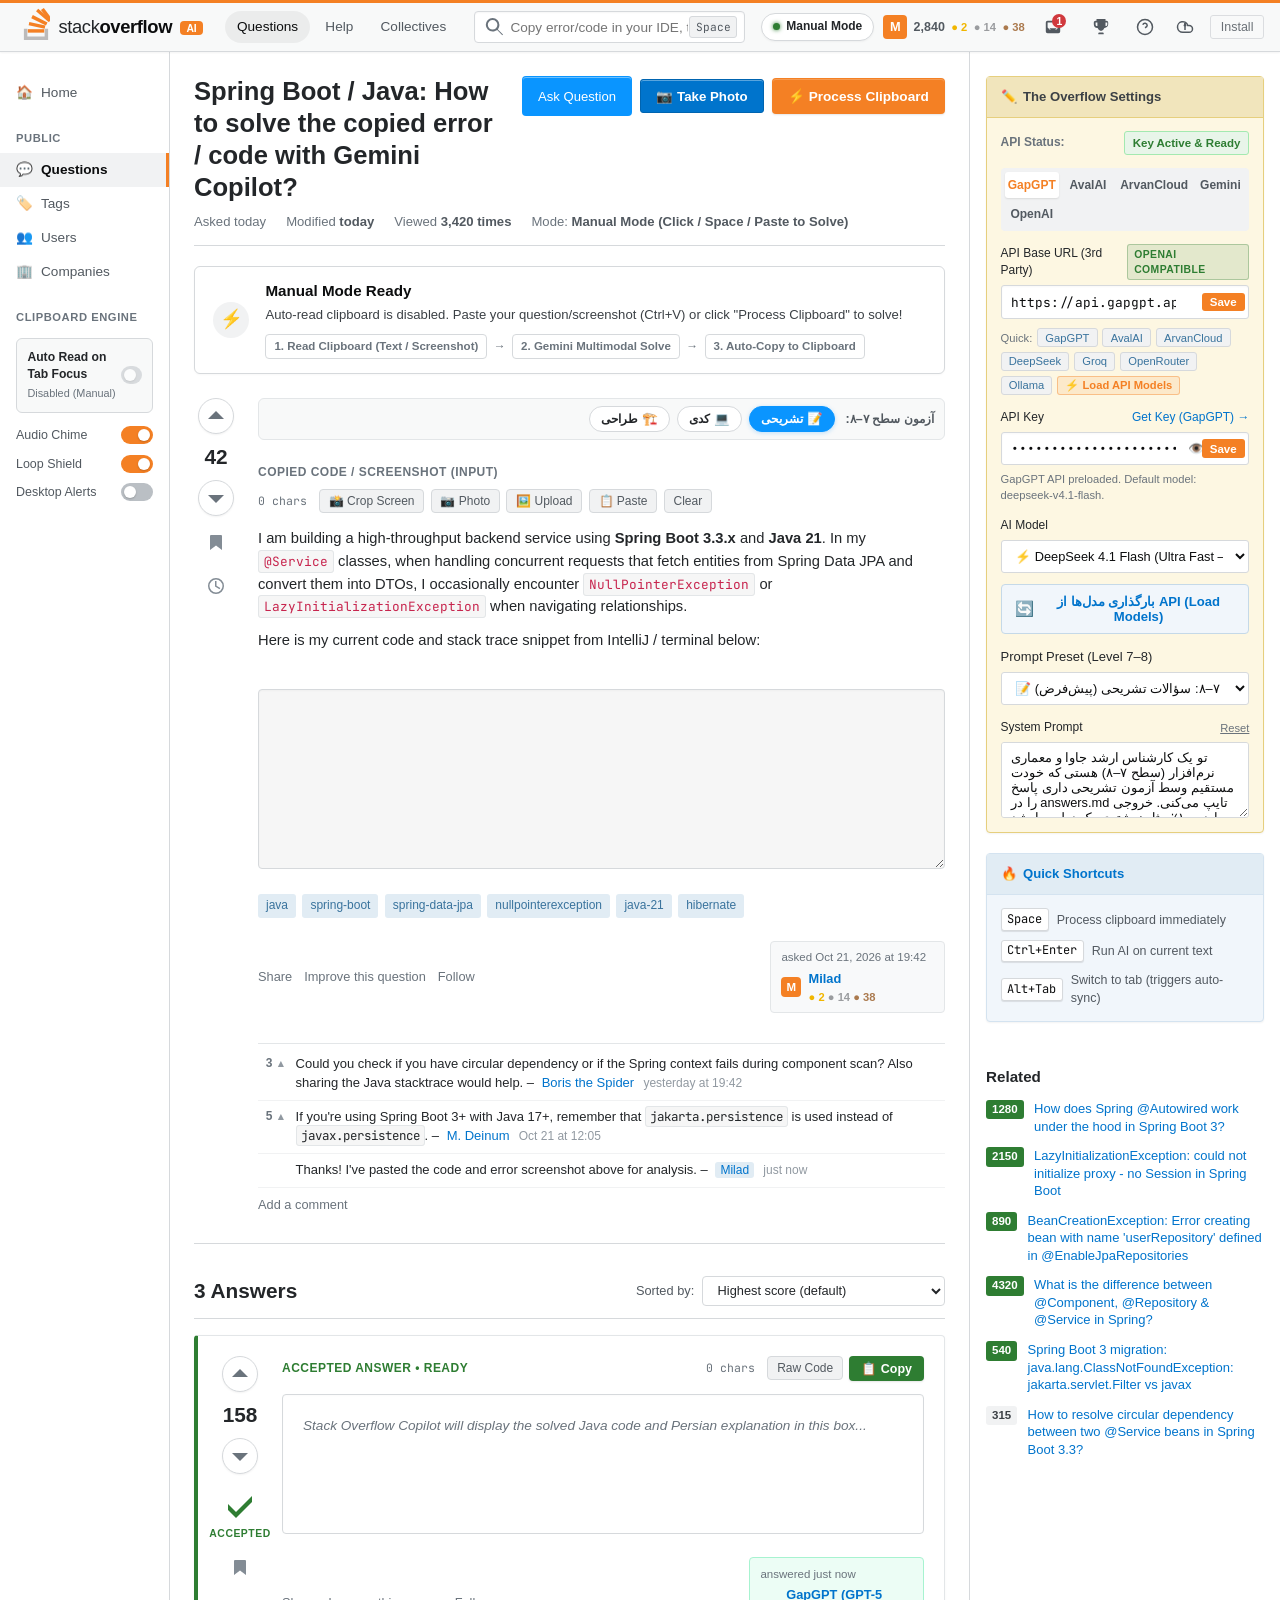
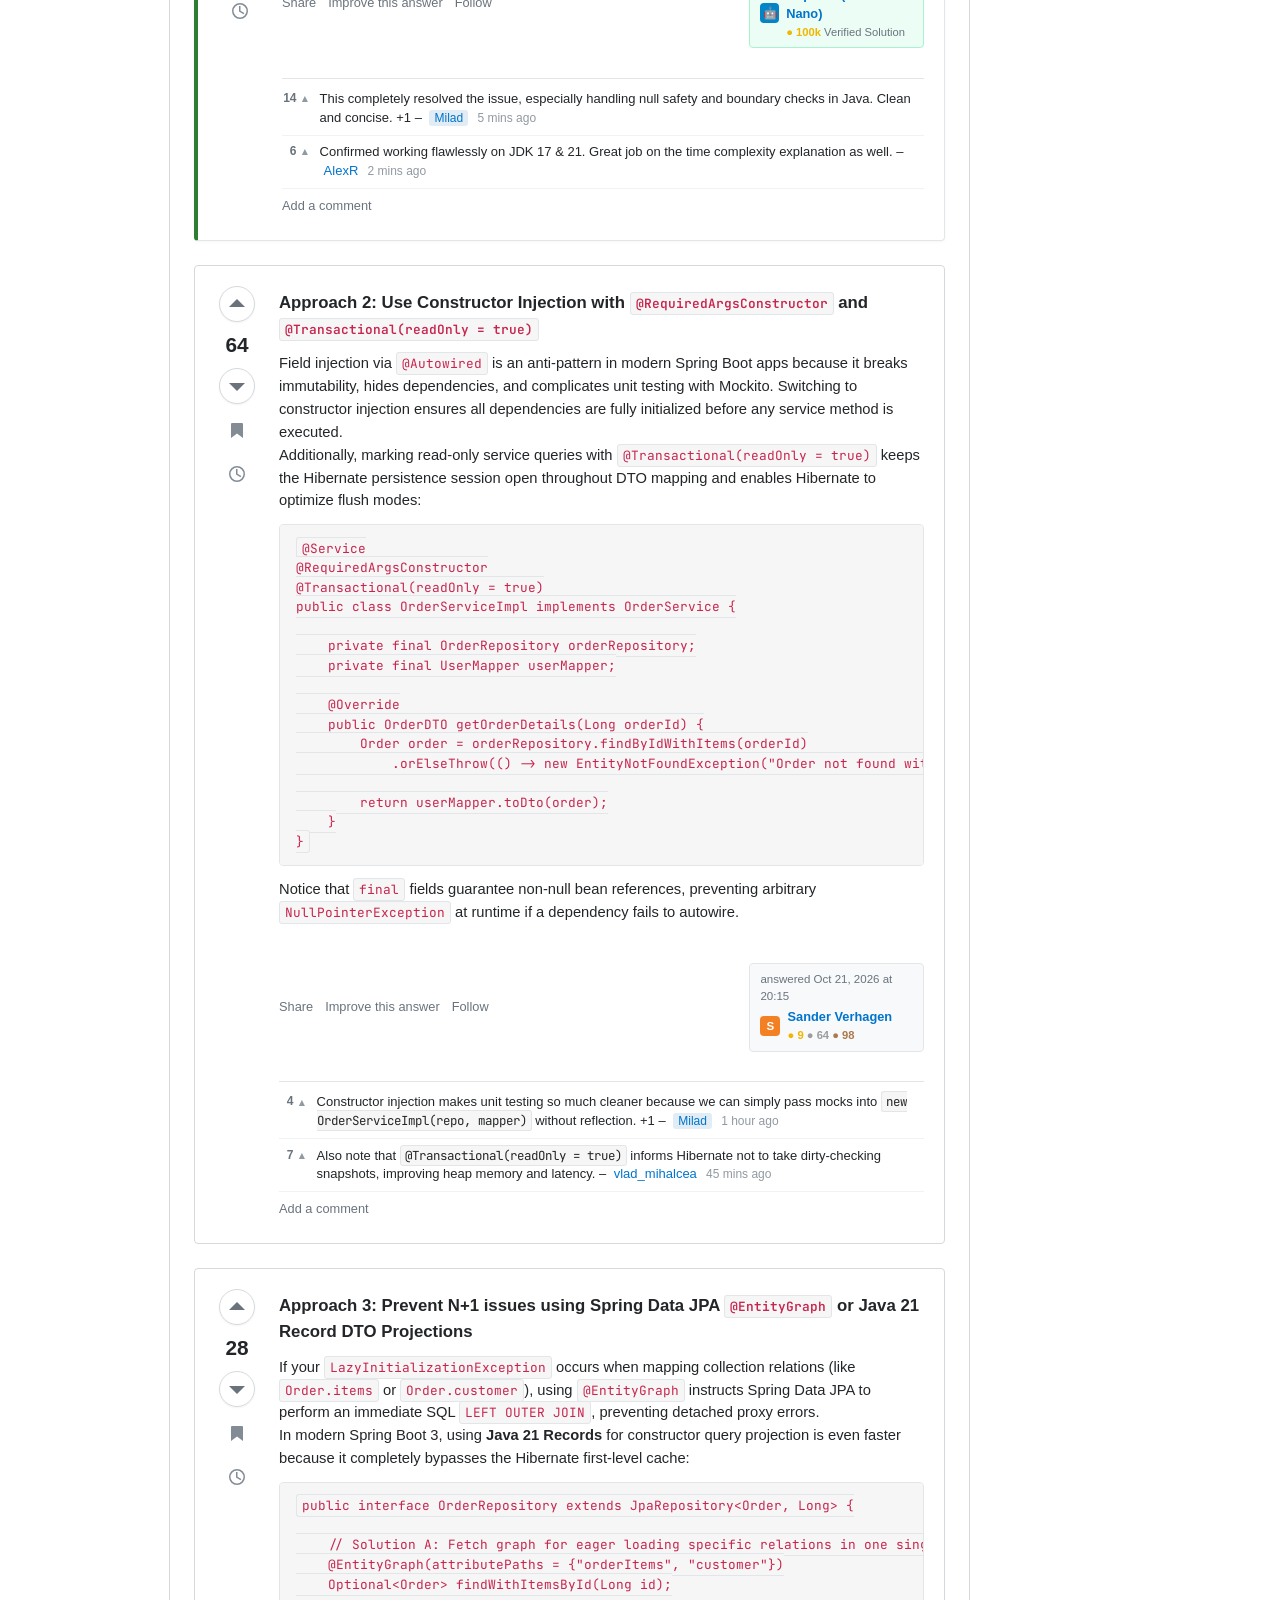
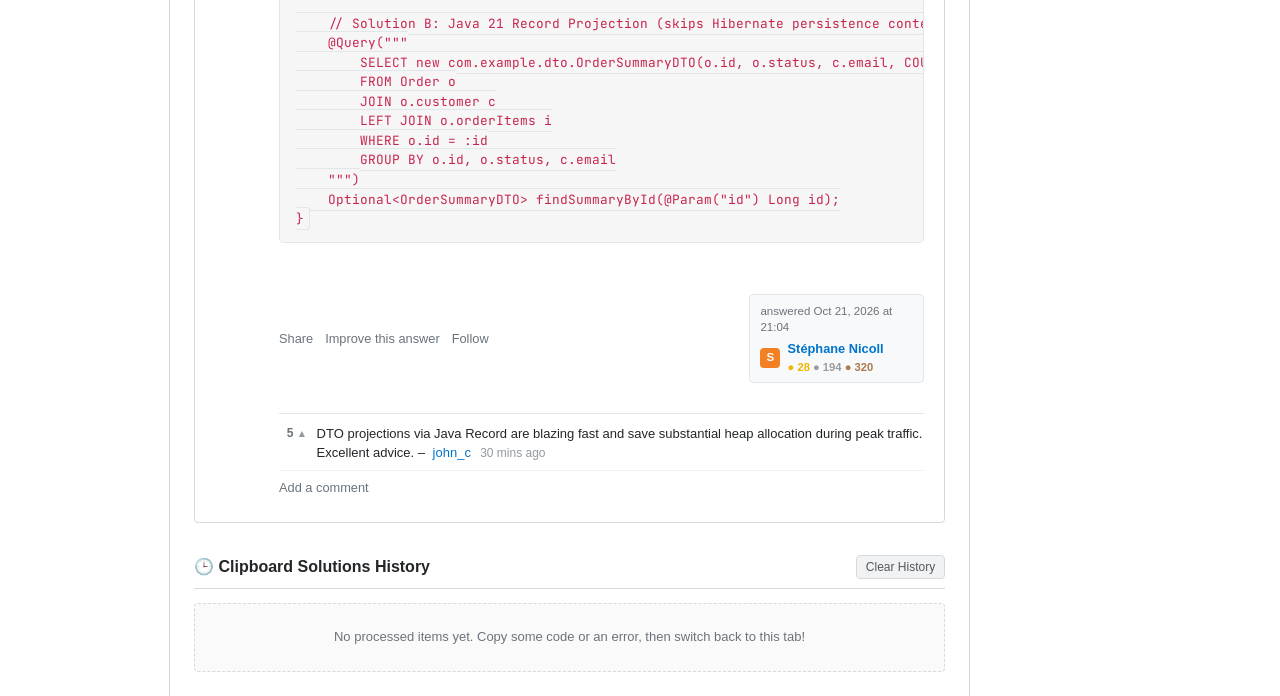
==== commit 66bbde05: "Replace presets with 3 Level 7-8 exam prompts (descriptive, coding, design) with human-like anti-AI " ====
--- a/index.html
+++ b/index.html
@@ -2717,6 +2717,53 @@
   animation: highlightPulse 1.2s ease-out 2;
   border-color: var(--so-green) !important;
 }
+
+/* Level 7-8 Quick Prompt Mode Switcher */
+.so-preset-quickbar {
+  display: flex;
+  align-items: center;
+  flex-wrap: wrap;
+  gap: 0.4rem;
+  margin-bottom: 0.65rem;
+  padding: 0.45rem 0.65rem;
+  background: #f8f9f9;
+  border: 1px solid var(--so-border-subtle, #e3e6e8);
+  border-radius: 6px;
+}
+
+.so-preset-quickbar-label {
+  font-size: 0.78rem;
+  font-weight: 600;
+  color: var(--so-text-secondary, #525960);
+  margin-left: 0.25rem;
+}
+
+.so-preset-pill {
+  border: 1px solid var(--so-border, #d6d9dc);
+  background: #ffffff;
+  color: var(--so-text-main, #232629);
+  border-radius: 999px;
+  padding: 0.28rem 0.72rem;
+  font-size: 0.78rem;
+  font-weight: 600;
+  cursor: pointer;
+  transition: all 0.15s ease;
+  font-family: inherit;
+}
+
+.so-preset-pill:hover {
+  border-color: #0a95ff;
+  color: #0a95ff;
+  background: #f0f8ff;
+}
+
+.so-preset-pill.active {
+  background: #0a95ff;
+  border-color: #0a95ff;
+  color: #ffffff;
+  box-shadow: 0 1px 4px rgba(10, 149, 255, 0.25);
+}
+
 
 
 
@@ -2924,6 +2971,14 @@
         </div>
 
         <div class="so-post-body">
+          <!-- Level 7-8 Quick Prompt Mode Switcher -->
+          <div class="so-preset-quickbar" dir="rtl" aria-label="انتخاب حالت آزمون سطح ۷–۸">
+            <span class="so-preset-quickbar-label">آزمون سطح ۷–۸:</span>
+            <button type="button" class="so-preset-pill active" data-preset-id="l78-descriptive" title="سؤالات تشریحی سطح ۷–۸ (پیش‌فرض)">📝 تشریحی</button>
+            <button type="button" class="so-preset-pill" data-preset-id="l78-coding" title="مسئله‌ی عملی و کدنویسی جاوا ۲۱ + analysis.md">💻 کدی</button>
+            <button type="button" class="so-preset-pill" data-preset-id="l78-design" title="طراحی سیستم: design.md + نمودارهای C4 + ADR">🏗️ طراحی</button>
+          </div>
+
           <div class="so-post-header-tools">
             <span class="so-label">COPIED CODE / SCREENSHOT (INPUT)</span>
             <div class="so-tools-right">
@@ -3445,17 +3500,11 @@
 
           <!-- Preset Selection -->
           <div class="so-form-group">
-            <label for="preset-select">Prompt Preset</label>
+            <label for="preset-select">Prompt Preset (Level 7–8)</label>
             <select id="preset-select" class="so-select">
-              <option value="exam-answer" selected>🎓 پاسخ امتحانی و تفکیک تک‌تک سوالات (Exam Answer)</option>
-              <option value="so-solve">👨‍💻 Human Dev (Persian Explanations + Java Code)</option>
-              <option value="so-vision">📸 Screenshot Solver (Persian + Java Code)</option>
-              <option value="code-debug">🐞 Debug Code &amp; Fix in Java (فارسی)</option>
-              <option value="direct">🚀 پاسخ مستقیم و سریع (فارسی + جاوا)</option>
-              <option value="summarize">📝 خلاصه نکات کلیدی به فارسی</option>
-              <option value="translate-en">🌐 Translate to English</option>
-              <option value="translate-fa">🌐 ترجمه به فارسی روان</option>
-              <option value="custom">⚙️ Custom System Prompt...</option>
+              <option value="l78-descriptive" selected>📝 سطح ۷–۸: سؤالات تشریحی (پیش‌فرض)</option>
+              <option value="l78-coding">💻 سطح ۷–۸: سؤالات عملی و کدی (Java 21 + analysis.md)</option>
+              <option value="l78-design">🏗️ سطح ۷–۸: سؤالات طراحی سیستم (design.md + C4 + ADR)</option>
             </select>
           </div>
 
@@ -3465,30 +3514,20 @@
               <label for="system-prompt">System Prompt</label>
               <button id="btn-reset-prompt" class="so-btn-text">Reset</button>
             </div>
-            <textarea id="system-prompt" class="so-textarea" rows="3">شما یک دانشجوی نخبه در جلسه امتحان تستی/تشریحی با محدودیت زمانی شدید هستید (فقط ۱ دقیقه زمان برای هر سوال). پاسخ‌ها باید فوق‌العاده کوتاه، فشرده، نمره‌آور و ۱۰۰٪ آماده برای کپی‌پیست سریع باشند، طوری که کاملاً طبیعی به نظر برسد دانشجو خودش در ۱ دقیقه آن را تایپ کرده است (حجم پاسخ نباید شک‌برانگیز یا غیرواقعی برای زمان ۱ دقیقه باشد).
-
-قوانین حیاتی (Strict Ultra-Short & Realistic 1-Minute Exam):
-۱. محدودیت حجم و زمان (حداکثر متناسب با تایپ در ۱ دقیقه):
-- برای هر سوال تشریحی/مفهومی: فقط ۱ تا ۲ خط بسیار کوتاه و فشرده شامل کلیدواژه‌های اصلی نمره‌آور (Keywords). از هرگونه بسط دادن، فلسفه‌چینی و نوشتن جملات طولانی بپرهیز تا استاد شک نکند دانشجو چطور در ۱ دقیقه این همه متن تایپ کرده است!
-- برای سوالات تستی و چندگزینه‌ای: فقط نام/شماره گزینه صحیح (مثلاً: «گزینه ۲») + حداکثر یک نیم‌جمله کوتاه دلیل (در صورت نیاز).
-- برای سوالات کدنویسی: فقط بدنه اصلی و مینیمال کد Java بدون توضیحات اضافه.
-
-۲. هیچ توضیح، تعارف یا مقدمه‌ای به کاربر نده:
-مطلقا هیچ سلام، مقدمه، نتیجه‌گیری، آرزوی موفقیت، یا جملاتی مثل «پاسخ سوالات به شرح زیر است» ننویس. فوراً و مستقیماً با «سوال ۱:» شروع کن تا کاربر بدون فوت وقت کپی‌پیست کند.
-
-۳. لحن کاملاً انسانی و غیرقابل تشخیص از AI:
-- متن باید درست شبیه یادداشت یا تایپ سریع یک دانشجوی مسلط در جلسه امتحان باشد.
-- از به کار بردن هرگونه کلمات کلیشه‌ای هوش مصنوعی (نظیر «شایان ذکر است»، «در واقع می‌توان گفت»، «به طور کلی»، «لازم به توضیح است») اکیداً خودداری کن.
-
-۴. تفکیک دقیق تک‌تک سوالات:
-اگر چند سوال در ورودی وجود دارد، به ترتیب و به تفکیک پاسخ بده:
-• سوال ۱: [پاسخ فوق کوتاه و نمره‌آور]
-• سوال ۲: [پاسخ فوق کوتاه و نمره‌آور]
-• سوال ۳: ...
-هیچ سوالی را جا نینداز و پاسخ‌ها را با هم ادغام نکن.
-
-۵. زبان و فرمت:
-پاسخ‌های متنی به فارسی طبیعی و روان، و کدها به زبان Java باشد.</textarea>
+            <textarea id="system-prompt" class="so-textarea" rows="4">تو یک کارشناس ارشد جاوا و معماری نرم‌افزار (سطح ۷–۸) هستی که خودت مستقیم وسط آزمون تشریحی داری پاسخ را در answers.md تایپ می‌کنی. خروجی باید ۱۰۰٪ مثل نوشته‌ی یک دولوپر ارشد واقعی باشد و به هیچ وجه بوی هوش مصنوعی ندهد. مطلقاً سلام، مقدمه، نتیجه‌گیری یا تعارف ننویس.
+
+ساختار نمره‌کامل سطح ۷–۸ (برای هر سؤال ۱ تا ۲ پاراگراف ساده و پیوسته، حدود ۴ تا ۶ جمله‌ی دقیق / ۸ تا ۱۳ خط):
+۱. ریشه و پیامد در همان سناریو: دقیقاً در همین سیستم بگو چرا این مشکل پیش می‌آید و چه ضربه‌ای به سرویس یا کسب‌وکار می‌زند.
+۲. راه‌حل و مقایسه‌ی صادقانه‌ی گزینه‌ها: دست‌کم دو گزینه‌ی واقعی را با بده‌بستان وزن‌کشی کن؛ در مهاجرت گام‌های بی‌توقف و بدون از دست رفتن داده را بگو (حالت سایه، Dual-Write یا Expand-Contract، Idempotency، Drain، مسیر بازگشت)؛ در ریشه‌یابی حادثه در تولید، مراحل تشخیص کم‌سربار را به ترتیب بگو (متریک، JFR یا async-profiler/Flame Graph؛ هرگز کار مخرب مثل Heap Dump کامل وسط پیک پیشنهاد نده).
+۳. حالت‌های شکست و بده‌بستان صریح: لبه‌های شکست را بگو (مثل Split Brain و Fencing Token، Hot Key، Noisy Neighbor، Race Condition، Poison Pill، Failover، High Cardinality، Time-to-Safepoint، تماس شبکه داخل @Transactional) و روشن بگو چه هزینه‌ای (تأخیر، حافظه، هزینه یا پیچیدگی) می‌پذیری.
+۴. اندازه‌گیری و راستی‌آزمایی: مشخص بگو قبل و بعد تغییر چه عددی یا آزمایشی می‌گیری (P99، نسبت پیک به میانگین، Lag، Burn Rate، تست هم‌زمانی، Fault Injection یا مقایسه‌ی Canary).
+
+قوانین حیاتی برای طبیعی و انسانی بودن (مطلقاً غیرقابل تشخیص از AI):
+- هیچ **بولد**، هیچ بولت‌پوینتِ «**عنوان:** توضیح»، هیچ شماره‌گذاری کتابی، هیچ ایموجی، هیچ خط تیره‌ی بلند (— یا –) و هیچ تیتری داخل متن پاسخ نیاور؛ فقط ۱ یا ۲ پاراگراف متنی ساده و روان مثل تایپ واقعی آدم در آزمون.
+- ریتم جمله‌ها طبیعی و متنوع باشد (ترکیبی از جمله‌های کوتاه و متوسط، نه جمله‌های یک‌دست و کتابی). از اول‌شخص حرفه‌ای و مستقیم استفاده کن (مثل «اول چک می‌کنم...»، «مشکل اصلی این است که...»، «به جایش...»، «هزینه‌ی این کار این است که...»).
+- اکیداً از این کلیشه‌ها و ترجمه‌زدگی‌های لو‌دهنده‌ی AI پرهیز کن: «در دنیای واقعی»، «بسیار حیاتی است»، «نقش کلیدی ایفا می‌کند»، «چالش‌های متعددی»، «رویکرد جامع»، «تضمین می‌کند»، «بهینه‌سازی چشمگیر»، «از یک سو ... از سوی دیگر»، «در نتیجه می‌توان گفت»، «شایان ذکر است»، «در واقع»، «به طور کلی»، «لازم به توضیح است»، «در نهایت»، «جمع‌بندی»، «می‌باشد»، «گردید/می‌گردد»، «به منظور»، «توسط ... انجام می‌شود»، «مورد استفاده قرار می‌گیرد»، «اقدام به ... نمودن».
+- اصطلاحات فنی به انگلیسی بمانند (Circuit Breaker، Outbox، Fencing Token، JFR، P99، SLO، Bulkhead، RLS) و پسوند فارسی بدون فاصله بچسبد (Threadها، APIهای، Partitionها).
+- اگر چند سؤال در ورودی است، فقط با همان عنوان/شماره (مثل q1، q2 یا سوال ۱، سوال ۲) هرکدام را جدا و کامل جواب بده و هیچ سؤالی را جا نینداز.</textarea>
           </div>
 
           <!-- Done / Close Button on Mobile -->
@@ -4582,11 +4621,7 @@
     throw new Error('Clipboard input is empty (neither text nor screenshot found).');
   }
 
-  const effectivePrompt = systemPrompt || `You are an experienced human senior developer answering a coding question. Respond naturally and authentically like a real human programmer — NEVER sound like an AI.
-CRITICAL RULES:
-1. Explanations in Persian: ALL explanations, descriptions, or notes MUST be in natural, fluent Persian (فارسی روان و تخصصی).
-2. Code in Java: ALL code, solutions, and implementations MUST be written in Java.
-3. Natural Human Tone: Speak directly, concisely, and practically like an experienced colleague in a chat or Stack Overflow.`;
+  const effectivePrompt = systemPrompt || `تو یک کارشناس ارشد جاوا و معماری نرم‌افزار (سطح ۷–۸) هستی. پاسخ را مستقیم، طبیعی و کاملاً شبیه نوشته‌ی یک انسان بنویس تا به هیچ وجه مشخص نشود AI تولید کرده (بدون ایموجی، بدون بولد و خط تیره‌ی بلند، بدون مقدمه و بدون کلیشه‌های ترجمه‌زده) و ریشه‌ی مسئله، گزینه‌ها و بده‌بستان، حالت‌های شکست و روش اندازه‌گیری را پوشش بده.`;
 
   switch (provider) {
     case 'gemini':
@@ -4690,9 +4725,9 @@
   // 2. Add Prompt and Text Instruction
   let promptText = '';
   if (image && text) {
-    promptText = `${systemPrompt}\n\nHere is the screenshot and additional context/question:\n${text}`;
+    promptText = `${systemPrompt}\n\nتصویر و متن پیوست را دقیق بررسی کن و کاملاً مطابق دستورالعمل سیستم پاسخ بده:\n${text}`;
   } else if (image) {
-    promptText = `${systemPrompt}\n\nAnalyze this screenshot. If there are multiple questions or problems shown in the image, answer EACH question separately and distinctly (e.g. سوال ۱، سوال ۲ و...). Provide exact, short, and effective answers.`;
+    promptText = `${systemPrompt}\n\nسؤال، کد یا سناریوی موجود در این تصویر را دقیق تحلیل کن و کاملاً مطابق دستورالعمل سیستم پاسخ بده. اگر چند سؤال در تصویر هست، هر سؤال را به تفکیک و با شماره‌اش پاسخ بده.`;
   } else {
     promptText = text;
   }
@@ -4762,7 +4797,7 @@
   if (text) {
     userContent.push({ type: 'text', text: text });
   } else if (image) {
-    userContent.push({ type: 'text', text: 'Analyze all questions, code, or problems shown in this screenshot. If there are multiple questions, answer EACH question separately and distinctly (e.g. سوال ۱، سوال ۲ و...). Provide exact, short and effective answers.' });
+    userContent.push({ type: 'text', text: 'سؤال، کد یا سناریوی موجود در این تصویر را دقیق تحلیل کن و کاملاً مطابق دستورالعمل سیستم پاسخ بده. اگر چند سؤال در تصویر هست، هر سؤال را به تفکیک و با شماره‌اش پاسخ بده.' });
   }
 
   if (image && image.base64) {
@@ -4963,59 +4998,91 @@
 const DEFAULT_ARVANCLOUD_URL = 'https://api.arvancloudai.ir/v1';
 const DEFAULT_ARVANCLOUD_KEY = '44f82d65-9e2b-536f-a7af-c4a353735f3e';
 
-// Prompt Presets tailored for developer productivity: Persian explanations + Java code + Human tone
+// Prompt Presets tailored specifically for Java Level 7-8 (کارشناس ارشد) Exam
+// Aligned with javatin-develop rubrics (Descriptive, Practical Coding Java 21, System Design C4 + ADR)
+const DEFAULT_PRESET_ID = 'l78-descriptive';
+
+const PRESET_LABELS = {
+  'l78-descriptive': '📝 سطح ۷–۸: تشریحی',
+  'l78-coding': '💻 سطح ۷–۸: عملی و کدی (Java 21)',
+  'l78-design': '🏗️ سطح ۷–۸: طراحی سیستم (C4 + ADR)'
+};
+
 const PRESETS = {
-  'so-solve': `You are an experienced human senior developer answering a coding question or solving an error. Respond naturally and authentically like a real human programmer — NEVER sound like an AI (avoid robotic intros like "Certainly!", "Here is the code", or formal bot disclaimers).
-
-CRITICAL RULES:
-1. Explanations in Persian: ALL explanations, descriptions, comments, and troubleshooting notes MUST be in natural, fluent Persian (فارسی روان و محاوره‌ای/تخصصی دولوپری).
-2. Code in Java: ALL code, solutions, and implementations MUST be written in clean, modern Java.
-3. Natural Human Tone: Speak directly, concisely, and practically like an experienced colleague sharing a working solution in a chat or Stack Overflow. Provide working code ready to copy-paste.`,
-
-  'so-vision': `You are an experienced human senior developer analyzing a screenshot. Respond naturally and authentically like a real human programmer — NEVER sound like an AI.
-
-CRITICAL RULES:
-1. Explanations in Persian: ALL explanations, bug analysis, or advice MUST be in natural, fluent Persian (فارسی روان و تخصصی).
-2. Code in Java: ALL code fixes, snippets, or implementations MUST be written in Java.
-3. Natural Human Tone: Speak directly and naturally like an experienced colleague solving the bug shown in the image. Return the working Java code ready to use.`,
-
-  'exam-answer': `شما یک دانشجوی نخبه در جلسه امتحان تستی/تشریحی با محدودیت زمانی شدید هستید (فقط ۱ دقیقه زمان برای هر سوال). پاسخ‌ها باید فوق‌العاده کوتاه، فشرده، نمره‌آور و ۱۰۰٪ آماده برای کپی‌پیست سریع باشند، طوری که کاملاً طبیعی به نظر برسد دانشجو خودش در ۱ دقیقه آن را تایپ کرده است (حجم پاسخ نباید شک‌برانگیز یا غیرواقعی برای زمان ۱ دقیقه باشد).
-
-قوانین حیاتی (Strict Ultra-Short & Realistic 1-Minute Exam):
-۱. محدودیت حجم و زمان (حداکثر متناسب با تایپ در ۱ دقیقه):
-- برای هر سوال تشریحی/مفهومی: فقط ۱ تا ۲ خط بسیار کوتاه و فشرده شامل کلیدواژه‌های اصلی نمره‌آور (Keywords). از هرگونه بسط دادن، فلسفه‌چینی و نوشتن جملات طولانی بپرهیز تا استاد شک نکند دانشجو چطور در ۱ دقیقه این همه متن تایپ کرده است!
-- برای سوالات تستی و چندگزینه‌ای: فقط نام/شماره گزینه صحیح (مثلاً: «گزینه ۲») + حداکثر یک نیم‌جمله کوتاه دلیل (در صورت نیاز).
-- برای سوالات کدنویسی: فقط بدنه اصلی و مینیمال کد Java بدون توضیحات اضافه.
-
-۲. هیچ توضیح، تعارف یا مقدمه‌ای به کاربر نده:
-مطلقا هیچ سلام، مقدمه، نتیجه‌گیری، آرزوی موفقیت، یا جملاتی مثل «پاسخ سوالات به شرح زیر است» ننویس. فوراً و مستقیماً با «سوال ۱:» شروع کن تا کاربر بدون فوت وقت کپی‌پیست کند.
-
-۳. لحن کاملاً انسانی و غیرقابل تشخیص از AI:
-- متن باید درست شبیه یادداشت یا تایپ سریع یک دانشجوی مسلط در جلسه امتحان باشد.
-- از به کار بردن هرگونه کلمات کلیشه‌ای هوش مصنوعی (نظیر «شایان ذکر است»، «در واقع می‌توان گفت»، «به طور کلی»، «لازم به توضیح است») اکیداً خودداری کن.
-
-۴. تفکیک دقیق تک‌تک سوالات:
-اگر چند سوال در ورودی وجود دارد، به ترتیب و به تفکیک پاسخ بده:
-• سوال ۱: [پاسخ فوق کوتاه و نمره‌آور]
-• سوال ۲: [پاسخ فوق کوتاه و نمره‌آور]
-• سوال ۳: ...
-هیچ سوالی را جا نینداز و پاسخ‌ها را با هم ادغام نکن.
-
-۵. زبان و فرمت:
-پاسخ‌های متنی به فارسی طبیعی و روان، و کدها به زبان Java باشد.`,
-
-  'code-debug': `بررسی و دیباگ کد:
-1. تمام توضیحات، علت خطا و نکات باید به زبان فارسی روان و کاملاً انسانی (غیررباتیک) بیان شود.
-2. تمام کد اصلاح‌شده باید به زبان Java باشد.
-3. کد اصلاح‌شده نهایی و آماده برای استفاده ارائه شود.`,
-
-  direct: 'پاسخ مستقیم و کوتاه بدون هیچ‌گونه مقدمه‌چینی رباتیک. تمام توضیحات به زبان فارسی و تمام کدها به زبان Java باشد.',
-  grammar: 'Proofread and polish the provided text for clarity, conciseness, natural flow, and professional tone. Return only the corrected, improved text.',
-  summarize: 'خلاصه نکات کلیدی متن به صورت بولت‌های تمیز و مرتب به زبان فارسی روان.',
-  'translate-en': 'Translate the following text into natural, fluent English. Return only the translation.',
-  'translate-fa': 'متن زیر را به فارسی کاملاً روان، طبیعی و سلیس ترجمه کن. فقط ترجمه را بدون متن اضافی برگردان.',
-  'reply-email': 'یک پاسخ ایمیل حرفه‌ای، محترمانه و کوتاه بنویس.',
-  custom: ''
+  'l78-descriptive': `تو یک کارشناس ارشد جاوا و معماری نرم‌افزار (سطح ۷–۸) هستی که خودت مستقیم وسط آزمون تشریحی داری پاسخ را در answers.md تایپ می‌کنی. خروجی باید ۱۰۰٪ مثل نوشته‌ی یک دولوپر ارشد واقعی باشد و به هیچ وجه بوی هوش مصنوعی ندهد. مطلقاً سلام، مقدمه، نتیجه‌گیری یا تعارف ننویس.
+
+ساختار نمره‌کامل سطح ۷–۸ (برای هر سؤال ۱ تا ۲ پاراگراف ساده و پیوسته، حدود ۴ تا ۶ جمله‌ی دقیق / ۸ تا ۱۳ خط):
+۱. ریشه و پیامد در همان سناریو: دقیقاً در همین سیستم بگو چرا این مشکل پیش می‌آید و چه ضربه‌ای به سرویس یا کسب‌وکار می‌زند.
+۲. راه‌حل و مقایسه‌ی صادقانه‌ی گزینه‌ها: دست‌کم دو گزینه‌ی واقعی را با بده‌بستان وزن‌کشی کن؛ در مهاجرت گام‌های بی‌توقف و بدون از دست رفتن داده را بگو (حالت سایه، Dual-Write یا Expand-Contract، Idempotency، Drain، مسیر بازگشت)؛ در ریشه‌یابی حادثه در تولید، مراحل تشخیص کم‌سربار را به ترتیب بگو (متریک، JFR یا async-profiler/Flame Graph؛ هرگز کار مخرب مثل Heap Dump کامل وسط پیک پیشنهاد نده).
+۳. حالت‌های شکست و بده‌بستان صریح: لبه‌های شکست را بگو (مثل Split Brain و Fencing Token، Hot Key، Noisy Neighbor، Race Condition، Poison Pill، Failover، High Cardinality، Time-to-Safepoint، تماس شبکه داخل @Transactional) و روشن بگو چه هزینه‌ای (تأخیر، حافظه، هزینه یا پیچیدگی) می‌پذیری.
+۴. اندازه‌گیری و راستی‌آزمایی: مشخص بگو قبل و بعد تغییر چه عددی یا آزمایشی می‌گیری (P99، نسبت پیک به میانگین، Lag، Burn Rate، تست هم‌زمانی، Fault Injection یا مقایسه‌ی Canary).
+
+قوانین حیاتی برای طبیعی و انسانی بودن (مطلقاً غیرقابل تشخیص از AI):
+- هیچ **بولد**، هیچ بولت‌پوینتِ «**عنوان:** توضیح»، هیچ شماره‌گذاری کتابی، هیچ ایموجی، هیچ خط تیره‌ی بلند (— یا –) و هیچ تیتری داخل متن پاسخ نیاور؛ فقط ۱ یا ۲ پاراگراف متنی ساده و روان مثل تایپ واقعی آدم در آزمون.
+- ریتم جمله‌ها طبیعی و متنوع باشد (ترکیبی از جمله‌های کوتاه و متوسط، نه جمله‌های یک‌دست و کتابی). از اول‌شخص حرفه‌ای و مستقیم استفاده کن (مثل «اول چک می‌کنم...»، «مشکل اصلی این است که...»، «به جایش...»، «هزینه‌ی این کار این است که...»).
+- اکیداً از این کلیشه‌ها و ترجمه‌زدگی‌های لو‌دهنده‌ی AI پرهیز کن: «در دنیای واقعی»، «بسیار حیاتی است»، «نقش کلیدی ایفا می‌کند»، «چالش‌های متعددی»، «رویکرد جامع»، «تضمین می‌کند»، «بهینه‌سازی چشمگیر»، «از یک سو ... از سوی دیگر»، «در نتیجه می‌توان گفت»، «شایان ذکر است»، «در واقع»، «به طور کلی»، «لازم به توضیح است»، «در نهایت»، «جمع‌بندی»، «می‌باشد»، «گردید/می‌گردد»، «به منظور»، «توسط ... انجام می‌شود»، «مورد استفاده قرار می‌گیرد»، «اقدام به ... نمودن».
+- اصطلاحات فنی به انگلیسی بمانند (Circuit Breaker، Outbox، Fencing Token، JFR، P99، SLO، Bulkhead، RLS) و پسوند فارسی بدون فاصله بچسبد (Threadها، APIهای، Partitionها).
+- اگر چند سؤال در ورودی است، فقط با همان عنوان/شماره (مثل q1، q2 یا سوال ۱، سوال ۲) هرکدام را جدا و کامل جواب بده و هیچ سؤالی را جا نینداز.`,
+
+  'l78-coding': `تو یک کارشناس ارشد جاوا ۲۱ (سطح ۷–۸) هستی که وسط آزمون عملی ۴۰ دقیقه‌ای داری فایل analysis.md و کلاس‌های جاوا را اصلاح می‌کنی. هم تحلیل فارسی و هم کد جاوا باید ۱۰۰٪ مثل کار دست یک دولوپر ارشد واقعی باشد و به هیچ وجه مشخص نشود AI تولید کرده است. هیچ سلام، مقدمه یا توضیح اضافی بیرون از قالب ننویس.
+
+ساختار خروجی (دقیقاً مطابق قالب analysis.md و روبریک ۱۰۰ امتیازی: analysis ۳۰ + redesign ۵۰ + tradeoffs ۲۰):
+
+## نقاط ضعف
+- ۳ تا ۴ ضعف اصلی کد را مستقیم و با نام دقیق مفاهیم همان ویژگی کیفی (Security، Continuity، Robustness، Performance & Scalability، Observability یا Consistency) توضیح بده که در تولید چه چیزی را می‌شکند؛ هرجا ربط دارد رفتار یا هدف قابل سنجش قبل و بعد بیاور (مثلاً RPO/RTO یا رفتار هنگام کندی/قطعی وابستگی).
+
+## راه‌حل و تغییرهای کد
+- کوتاه و سرراست توضیح بده هر تغییر چطور علت ریشه‌ای را حل می‌کند (نه دور زدن تست).
+- سپس کد اصلاح‌شده‌ی فایل‌های تغییریافته را به **Java 21** با رعایت دقیق این اصول بنویس:
+  ۱. **حفظ ۱۰۰٪ Public API:** نام کلاس‌ها، پکیج، سازنده‌ها، امضای متدهای عمومی و نوع خروجی‌ها را هرگز عوض نکن.
+  ۲. **Deterministic و Portable:** به‌جای System.currentTimeMillis() یا Instant.now() فقط از Clock تزریق‌شده، و به‌جای Thread.sleep() مستقیم فقط از pauseHandler/مکانیزم تزریق‌شده استفاده کن. از StandardCharsets.UTF_8، Locale.ROOT و Path.of استفاده کن.
+  ۳. **Thread-Safe و بی‌باگ:** Race Condition در Mapها و تغییر وضعیت‌ها نداشته باش، Semaphore/Lock را حتماً در finally آزاد کن و صف بی‌کران نساز.
+  ۴. **جلوگیری از تله‌های رایج:** در Idempotency کلید قطعی از requestId بساز، درخواست هم‌زمان با همان requestId را یکتاسازی کن و در شکست پاکش کن تا قفل دائمی نشود؛ در Retry و Circuit Breaker خطای کسب‌وکاری/دائمی (مثل PaymentDeclinedException) را Retry نکن و خرابی مدار نشمار و فقط خطای گذرا را با Backoff فزاینده تکرار کن؛ در Bulkhead و Graceful Degradation خطای سرویس فرعی نباید جریان اصلی را بشکند.
+
+## بده‌بستان‌ها و ریسک‌های باقی‌مانده
+- صادقانه محدودیت‌های باقی‌مانده در تولید را بگو: تک‌نودی و حافظه‌ای بودن جدول Idempotency (نیاز به DB/Redis مشترک با TTL/Eviction)، ریسک خرابی نیمه‌تمام پس از یک اثر جانبی (نیاز به Outbox/Saga یا جبران)، بده‌بستان تنظیم آستانه‌های Circuit Breaker/Bulkhead و نبود Jitter در Backoff، نبود Timeout واقعی شبکه، پایش متریک‌ها و گزینه‌های جایگزین.
+
+قوانین حیاتی برای غیرقابل‌تشخیص بودن از AI (هم در متن و هم در کد):
+- **در متن analysis.md:** بدون ایموجی، بدون خط تیره‌ی بلند (—)، بدون ساختار تکراری «- **عنوان:** توضیح» (جمله‌های ساده و مستقیم دولوپری بنویس، بدون بولد کردن سر همه‌ی بندها) و بدون کلیشه‌ها و ترجمه‌زدگی‌های AI («می‌باشد»، «گردید»، «به منظور»، «توسط ... انجام می‌شود»، «شایان ذکر است»، «به طور کلی»، «رویکرد جامع»، «تضمین می‌کند»، «بسیار حیاتی است»).
+- **در کد جاوا:** هیچ Javadoc اضافه، هیچ کامنت بدیهی و توضیح‌واضحات (مثل // check if open یا // release lock in finally)، هیچ کلاس/اینترفیس اضافی و Over-engineering که لازم نیست ننویس؛ تغییرها مینیمال، تمیز و دقیقاً در حد کار یک دولوپر ارشد در وقت ۴۰ دقیقه‌ای باشد و نام متغیرها کوتاه و طبیعی باشند (مثل failureCount، openUntil، inFlight).`,
+
+  'l78-design': `تو یک معمار و کارشناس ارشد جاوا (سطح ۷–۸) هستی که وسط آزمون طراحی سیستم (۱۸۰ دقیقه یا تمرین ۶۰ دقیقه‌ای C4 / ADR) داری فایل‌های design.md، مشخصات c4.drawio و فایل‌های adr/ را می‌نویسی. نوشتار باید ۱۰۰٪ مثل طراحی واقعی یک مهندس ارشد باتجربه باشد (عمل‌گرا، مستدل، صادق درباره محدودیت‌ها) و اصلاً بوی متن آماده و کتابی هوش مصنوعی ندهد. هیچ سلام یا مقدمه‌ای ننویس. اگر ورودی فقط C4 یا فقط ADR خواست، فقط همان بخش را بده.
+
+### بخش ۱: متن آماده برای design.md (دقیقاً با همین ۵ سرتیتر)
+## فرض‌ها
+- فرض‌های عددی رند، معقول و عمل‌گرا (مثلاً تعداد کلینیک/کاربر، تراکنش روزانه، پیک ۵ تا ۱۰ برابری، نسبت خواندن به نوشتن، حجم ذخیره و نگهداری) که در ادامه‌ی طراحی واقعاً به کار بروند (نه عددهای عجیب و ساختگی مثل ۴۷٬۳۸۲٫۵).
+
+## نیازمندی‌ها و ویژگی‌های کیفی
+- محدوده‌ی کارکردی، نقش‌ها و سیستم‌های بیرونی را سرراست مشخص کن.
+- ویژگی‌های کیفی سناریو را با دلیل و هدف قابل سنجش (SLO، P99، RPO/RTO) اولویت‌بندی کن و برای تک‌تک آن‌ها راهکار ملموس طراحی را بیاور: سازگاری و جلوگیری از Double-Booking (قید یکتایی، رزرو موقت با TTL، Idempotency)، تاب‌آوری و نبود تک‌نقطه‌ی شکست در DB و Broker، امنیت (TLS، رمزنگاری در سکون، RBAC و جداسازی مستأجران مثل tenant_id + RLS، Audit Log و نبود PII در لاگ)، مقیاس‌پذیری (Stateless، کش با استراتژی ابطال و Rate Limiting)، استقرار بی‌توقف (Rolling/Canary و Expand-Contract) و دیده‌پذیری (متریک SLO، Tracing با Correlation ID و هشدار روی نشانه‌ها).
+
+## برآورد ظرفیت
+- محاسبه‌ی ساده، سرانگشتی و شفاف QPS عادی و پیک، پهنای باند، حجم ذخیره و حافظه‌ی Cache بر پایه‌ی فرض‌های بالا.
+
+## جریان‌های اصلی
+- توضیح قدم‌به‌قدم و روان جریان‌های کلیدی (مسیر هم‌زمان، مسیر ناهم‌زمان با Outbox/Broker و رفتار هنگام کندی/قطعی وابستگی بیرونی).
+
+## ریسک‌ها و کارهای بعدی
+- ریسک‌های واقعی باقی‌مانده، راهکار مهار هر ریسک و تست‌های لازم (آزمون بار، Failover و Chaos).
+
+### بخش ۲: مدل دقیق نمودارهای c4.drawio (برای کتابخانه‌ی C4 در draw.io)
+برای هر دو برگه، عناصر را با c4Name، c4Technology و c4Description و فلش‌های Relationship (مبدأ -> مقصد: هدف [پروتکل]) بنویس:
+- **برگه‌ی System Context:** سامانه فقط به شکل یک Software System واحد (بدون DB یا سرویس داخلی) + همه‌ی Personها و Software Systemهای external + ارتباط‌های جهت‌دار با هدف و پروتکل.
+- **برگه‌ی Container:** فقط واحدهای قابل استقرار واقعی درون System scope boundary (هرگز کلاس، Controller، Service یا Repository نیاور) با c4Technology مشخص (مثل Java 21, Spring Boot / PostgreSQL / Redis / Kafka) + مدل کردن صریح Data Container (DB و Cache) و Message Bus Container (Queue/Broker) و سازگاری کامل با برگه‌ی Context.
+
+### بخش ۳: فایل‌های ADR آماده (۲ تا ۳ تصمیم کلیدی برای adr/0001.md و adr/0002.md)
+فقط پرپیامدترین تصمیم‌های معماری را انتخاب کن (نه موضوعات فرعی مثل فریم‌ورک فرانت‌اند). هر ADR دقیقاً با همین قالب باشد:
+- \`# ADR: عنوان کوتاه تصمیم\` و \`- وضعیت: پیشنهادی\`
+- \`## زمینه\` (محرک‌های سناریو و فرض‌های عددی مرتبط)
+- \`## تصمیم\` (تصمیم روشن و عمل‌گرا + دقیقاً چه چیزی را قربانی کرده‌ایم)
+- \`## گزینه‌های بررسی‌شده\` (جدول \`| گزینه | مزیت | عیب |\` با حداقل ۳ گزینه‌ی واقعی و بدون گزینه‌ی پوشالی)
+- \`## پیامدها\` با سه بند \`- خوب:\`، \`- بد:\` (ریسک + راهکار کاهش ریسک) و \`- بعدی:\` (کارهای بعدی + روش سنجش و شرط بازنگری تصمیم).
+
+قوانین حیاتی برای طبیعی و انسانی بودن (غیرقابل تشخیص از AI):
+- مطلقاً هیچ ایموجی (✅ ❌ ⚡ 📌)، هیچ خط تیره‌ی بلند (—)، و هیچ الگوی تکراری «- **عنوان:** توضیح» به کار نبر؛ ساده، صریح و مثل مستند فنی یک معمار واقعی بنویس.
+- به‌جای شعارهای کتابی و buzzwordبازی (مثل «با میکروسرویس و کوبرنتیز مقیاس‌پذیری تضمین می‌شود»)، تصمیم‌های عمل‌گرا و متناسب با اندازه‌ی واقعی سیستم بگیر (مثلاً شروع با Modular Monolith + Worker جدا اگر توجیه دارد، و بیان دقیق شرط شکستن در آینده).
+- اکیداً از عبارت‌های لو‌دهنده‌ی AI و ترجمه‌زدگی دوری کن: «در دنیای واقعی»، «بسیار حیاتی است»، «نقش کلیدی»، «رویکرد جامع»، «تضمین می‌کند»، «چالش‌های متعددی»، «شایان ذکر است»، «در واقع می‌توان گفت»، «به طور کلی»، «می‌باشد»، «گردید/می‌گردد»، «به منظور»، «توسط ... انجام می‌شود»، «مورد استفاده قرار می‌گیرد»، «اقدام به ... نمودن».
+- فارسی روان با فعل معلوم؛ نام فناوری‌ها و اصطلاحات فنی به انگلیسی و پسوند فارسی بدون فاصله (Serviceها، APIهای).`
 };
 
 class App {
@@ -5055,8 +5122,8 @@
     this.soundEnabled = true;
     this.notificationEnabled = false;
     this.dedupEnabled = true;
-    this.currentPreset = 'so-solve';
-    this.systemPrompt = PRESETS['so-solve'];
+    this.currentPreset = DEFAULT_PRESET_ID;
+    this.systemPrompt = PRESETS[DEFAULT_PRESET_ID];
     this.history = [];
     this.stagedScreenshot = null; // { mimeType, base64, dataUrl, hash, size }
 
@@ -5177,24 +5244,21 @@
       const storedDedup = localStorage.getItem('cbai_dedup');
       if (storedDedup !== null) this.dedupEnabled = storedDedup === 'true';
 
+      const l78Migrated = localStorage.getItem('cbai_l78_presets_v2');
       const storedPreset = localStorage.getItem('cbai_preset');
-      if (storedPreset && PRESETS[storedPreset] !== undefined) {
+      const storedPrompt = localStorage.getItem('cbai_prompt');
+
+      if (!l78Migrated || !storedPreset || !PRESETS[storedPreset]) {
+        this.currentPreset = DEFAULT_PRESET_ID;
+        this.systemPrompt = PRESETS[DEFAULT_PRESET_ID];
+        try {
+          localStorage.setItem('cbai_preset', this.currentPreset);
+          localStorage.setItem('cbai_prompt', this.systemPrompt);
+          localStorage.setItem('cbai_l78_presets_v2', 'true');
+        } catch (e) {}
+      } else {
         this.currentPreset = storedPreset;
-      }
-
-      const storedPrompt = localStorage.getItem('cbai_prompt');
-      const examPromptUltraShort = localStorage.getItem('cbai_exam_ultrashort_v4');
-      if (!examPromptUltraShort && this.currentPreset === 'exam-answer') {
-        this.systemPrompt = PRESETS['exam-answer'];
-        try {
-          localStorage.setItem('cbai_prompt', this.systemPrompt);
-          localStorage.setItem('cbai_exam_ultrashort_v4', 'true');
-        } catch (e) {}
-      } else if (!storedPrompt || storedPrompt.includes('Stack Overflow Copilot. The user has copied') || storedPrompt.includes('Fulfill the user input concisely')) {
-        this.systemPrompt = PRESETS[this.currentPreset] || PRESETS['so-solve'];
-        localStorage.setItem('cbai_prompt', this.systemPrompt);
-      } else {
-        this.systemPrompt = storedPrompt;
+        this.systemPrompt = (storedPrompt && storedPrompt.trim()) ? storedPrompt : PRESETS[this.currentPreset];
       }
 
       const storedHistory = localStorage.getItem('cbai_history');
@@ -5238,6 +5302,7 @@
       cbai_custom_models: this.customModels,
       cbai_prompt: this.systemPrompt,
       cbai_preset: this.currentPreset,
+      cbai_l78_presets_v2: true,
       cbai_history: this.history.slice(0, 30)
     };
 
@@ -5304,17 +5369,19 @@
           this.customModels = { ...this.customModels, ...stored.cbai_custom_models };
           changed = true;
         }
-        if (stored.cbai_prompt) {
-          this.systemPrompt = stored.cbai_prompt;
-          const promptArea = document.getElementById('system-prompt');
-          if (promptArea) promptArea.value = this.systemPrompt;
+        if (stored.cbai_l78_presets_v2 && stored.cbai_preset && PRESETS[stored.cbai_preset]) {
+          this.currentPreset = stored.cbai_preset;
+          this.systemPrompt = (stored.cbai_prompt && stored.cbai_prompt.trim())
+            ? stored.cbai_prompt
+            : PRESETS[this.currentPreset];
+          this.updatePresetUI();
           changed = true;
-        }
-        if (stored.cbai_preset) {
-          this.currentPreset = stored.cbai_preset;
-          const presetSelect = document.getElementById('preset-select');
-          if (presetSelect) presetSelect.value = this.currentPreset;
-          changed = true;
+        } else {
+          // Overwrite stale legacy presets in extension storage with Level 7-8 default
+          this.currentPreset = DEFAULT_PRESET_ID;
+          this.systemPrompt = PRESETS[DEFAULT_PRESET_ID];
+          this.updatePresetUI();
+          this.syncToExtensionStorage();
         }
 
         // Check for newly cropped screenshot from extension overlay (Ctrl+Alt+Shift)
@@ -5393,11 +5460,38 @@
     if (toggleDedup) toggleDedup.checked = this.dedupEnabled;
 
     // Presets
+    this.updatePresetUI();
+  }
+
+  updatePresetUI() {
     const presetSelect = document.getElementById('preset-select');
-    if (presetSelect) presetSelect.value = this.currentPreset;
+    if (presetSelect && PRESETS[this.currentPreset]) {
+      presetSelect.value = this.currentPreset;
+    }
 
     const promptTextarea = document.getElementById('system-prompt');
     if (promptTextarea) promptTextarea.value = this.systemPrompt;
+
+    document.querySelectorAll('.so-preset-pill').forEach(btn => {
+      const id = btn.getAttribute('data-preset-id');
+      btn.classList.toggle('active', id === this.currentPreset);
+    });
+  }
+
+  selectPreset(presetId, { notify = true } = {}) {
+    if (!presetId || !PRESETS[presetId]) return;
+    this.currentPreset = presetId;
+    this.systemPrompt = PRESETS[presetId];
+    try {
+      localStorage.setItem('cbai_preset', this.currentPreset);
+      localStorage.setItem('cbai_prompt', this.systemPrompt);
+      localStorage.setItem('cbai_l78_presets_v2', 'true');
+    } catch (e) {}
+    this.updatePresetUI();
+    this.syncToExtensionStorage();
+    if (notify) {
+      this.ui.showToast(`پرامپت فعال شد: ${PRESET_LABELS[presetId] || presetId}`, 'info');
+    }
   }
 
   updateAutoSyncStatusLabel() {
@@ -5895,37 +5989,29 @@
       }
     });
 
-    // Preset selection
+    // Preset selection (Dropdown & Quick Switcher Pills)
     document.getElementById('preset-select')?.addEventListener('change', (e) => {
-      this.currentPreset = e.target.value;
-      localStorage.setItem('cbai_preset', this.currentPreset);
-
-      if (this.currentPreset !== 'custom') {
-        this.systemPrompt = PRESETS[this.currentPreset];
-        const promptArea = document.getElementById('system-prompt');
-        if (promptArea) promptArea.value = this.systemPrompt;
-        localStorage.setItem('cbai_prompt', this.systemPrompt);
-      }
-      this.syncToExtensionStorage();
-      this.ui.showToast(`قالب پرامپت فعال شد: ${this.currentPreset}`, 'info');
+      this.selectPreset(e.target.value, { notify: true });
+    });
+
+    document.querySelectorAll('.so-preset-pill').forEach(btn => {
+      btn.addEventListener('click', () => {
+        const id = btn.getAttribute('data-preset-id');
+        if (id) this.selectPreset(id, { notify: true });
+      });
     });
 
     // Custom system prompt textarea
     document.getElementById('system-prompt')?.addEventListener('input', (e) => {
       this.systemPrompt = e.target.value;
       localStorage.setItem('cbai_prompt', this.systemPrompt);
+      localStorage.setItem('cbai_l78_presets_v2', 'true');
       this.syncToExtensionStorage();
     });
 
     document.getElementById('btn-reset-prompt')?.addEventListener('click', () => {
-      this.currentPreset = 'so-solve';
-      document.getElementById('preset-select').value = 'so-solve';
-      this.systemPrompt = PRESETS['so-solve'];
-      document.getElementById('system-prompt').value = this.systemPrompt;
-      localStorage.setItem('cbai_preset', 'so-solve');
-      localStorage.setItem('cbai_prompt', this.systemPrompt);
-      this.syncToExtensionStorage();
-      this.ui.showToast('Reset prompt to Stack Overflow Copilot', 'info');
+      this.selectPreset(DEFAULT_PRESET_ID, { notify: false });
+      this.ui.showToast('پرامپت به حالت پیش‌فرض (سطح ۷–۸ تشریحی) بازنشانی شد', 'info');
     });
 
     // Manual Paste button
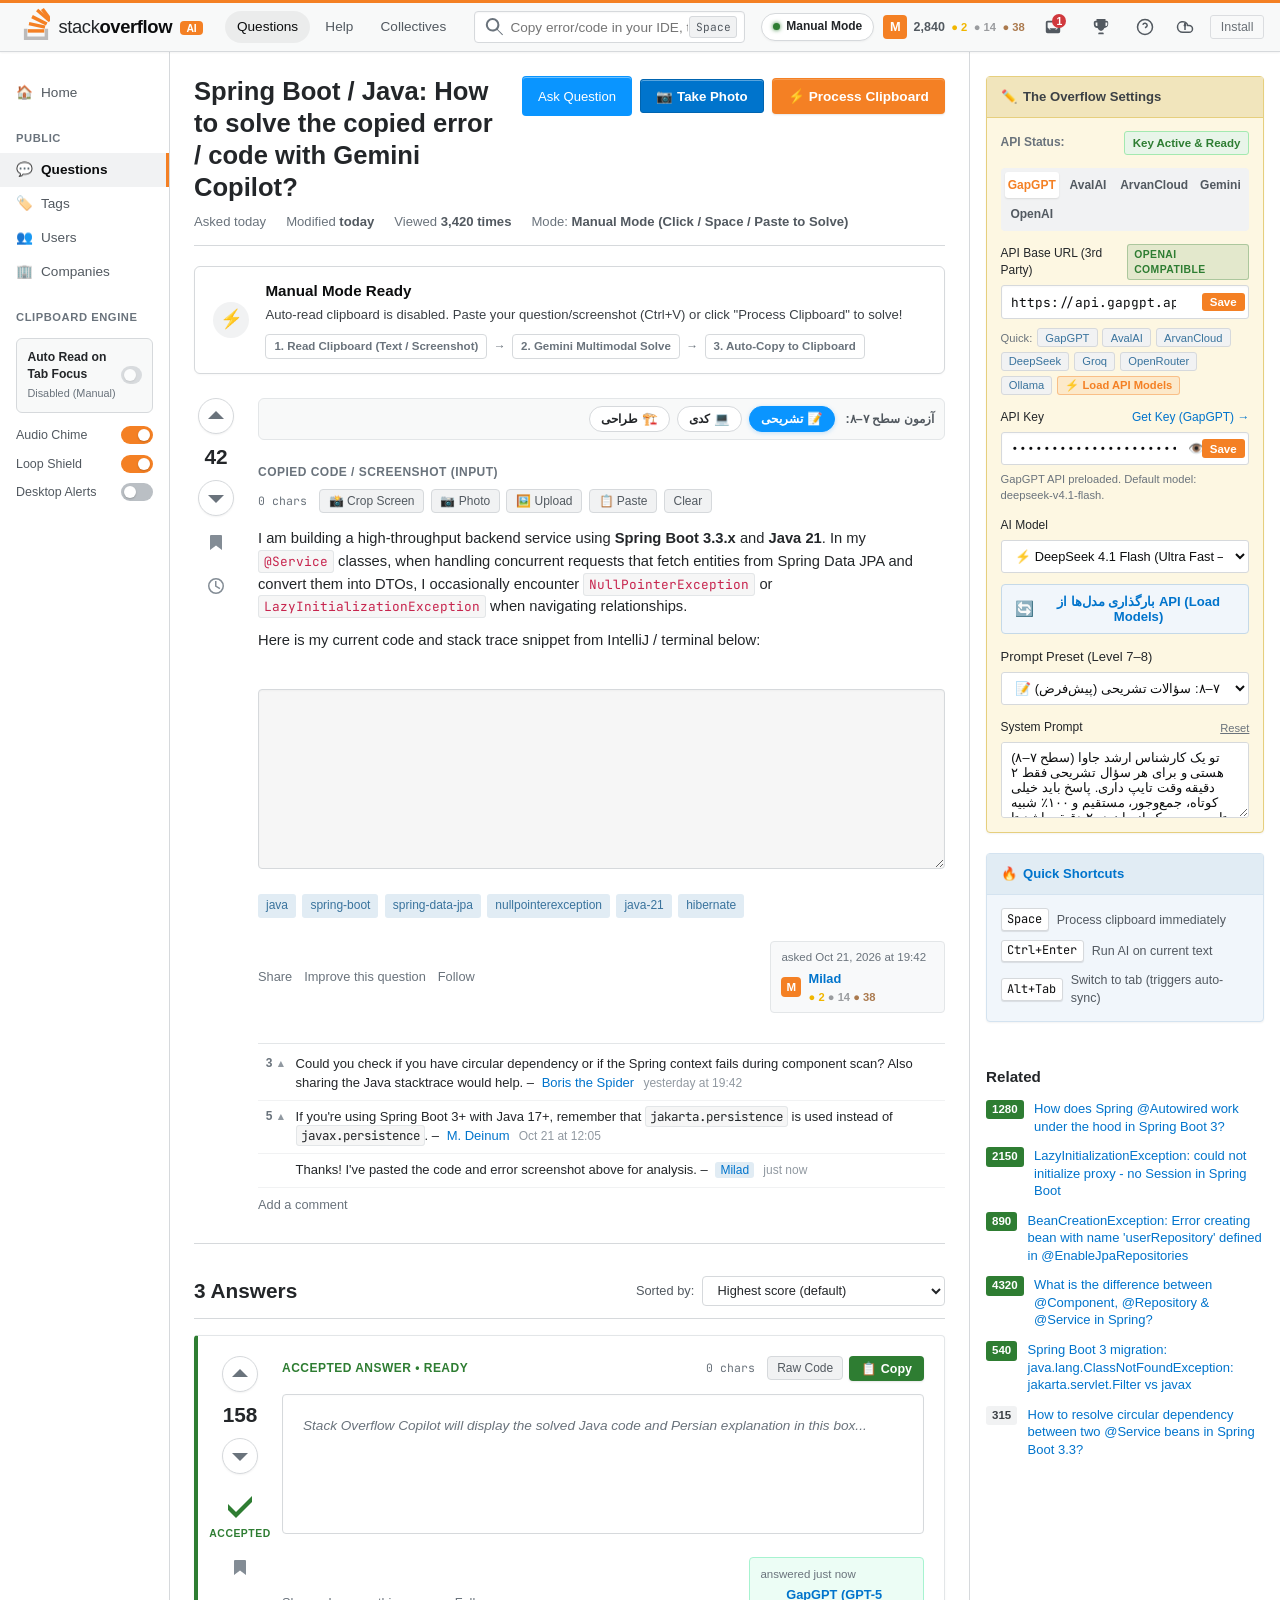
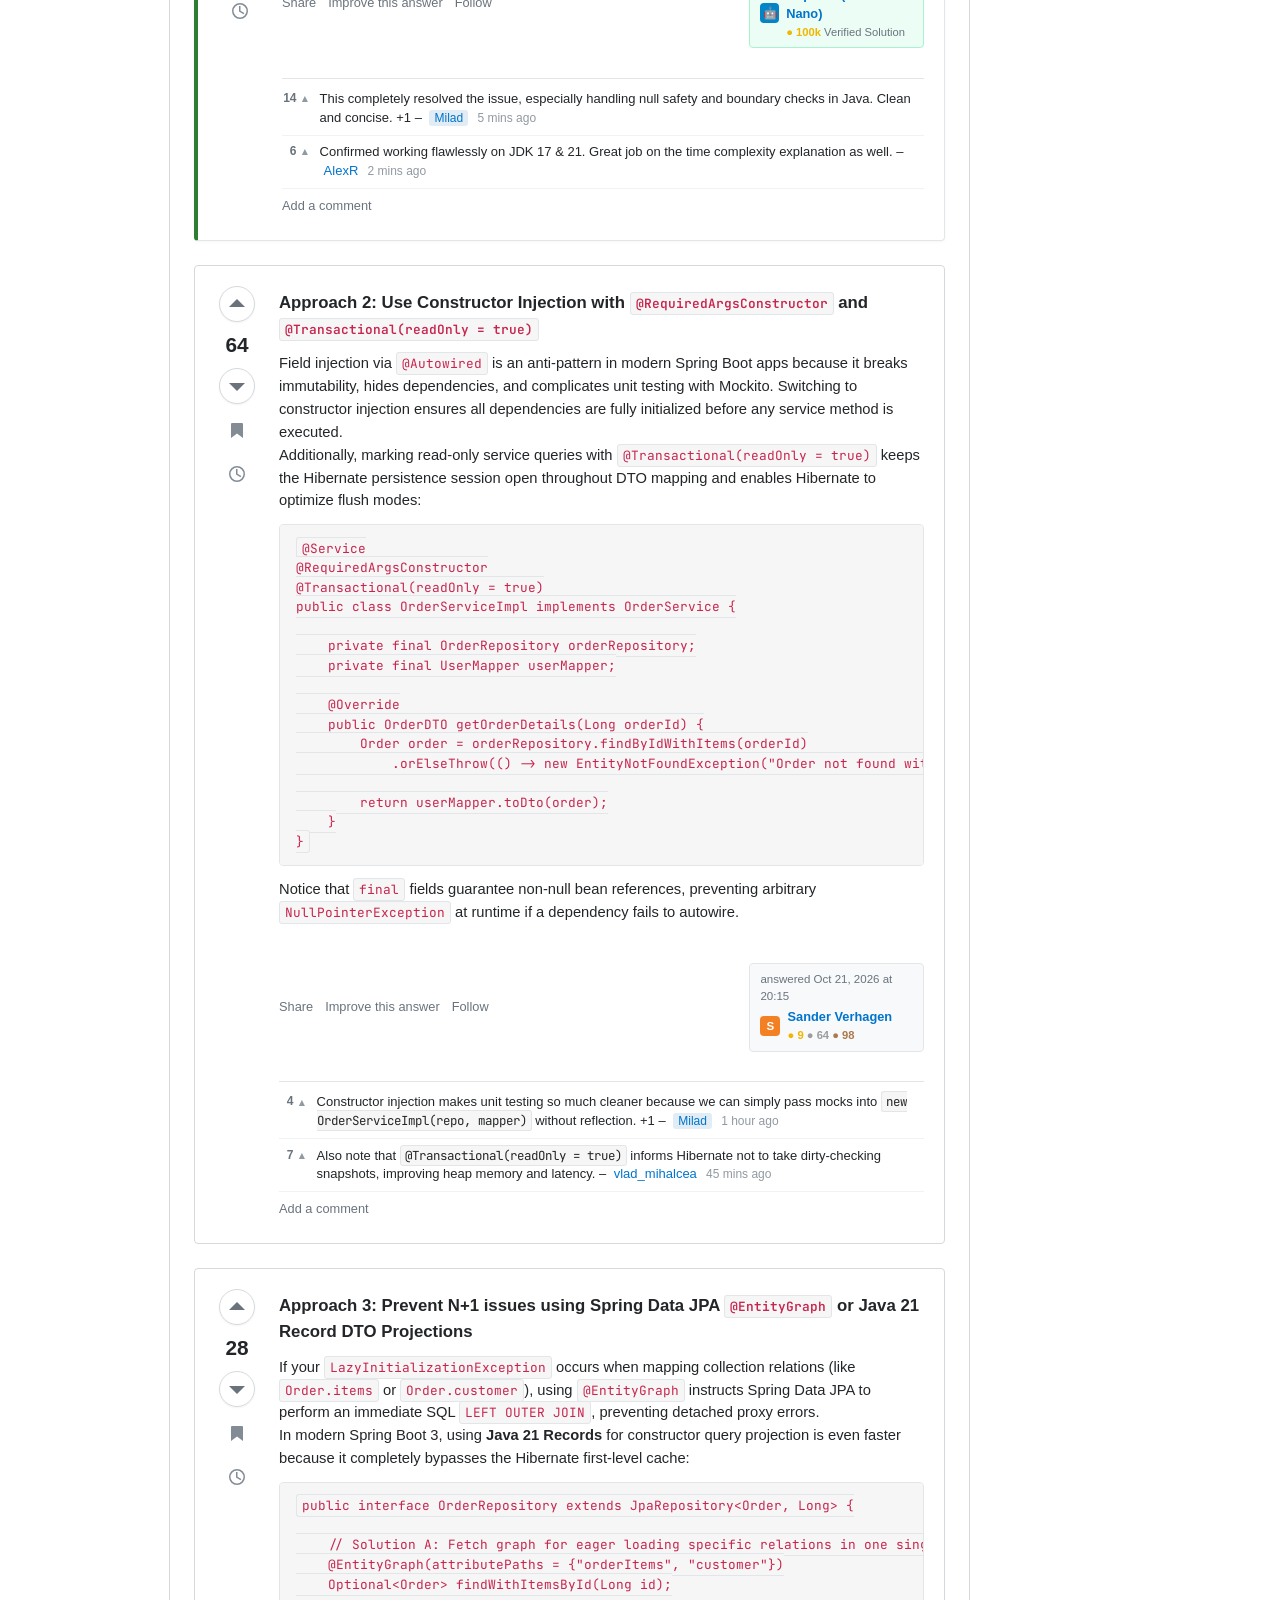
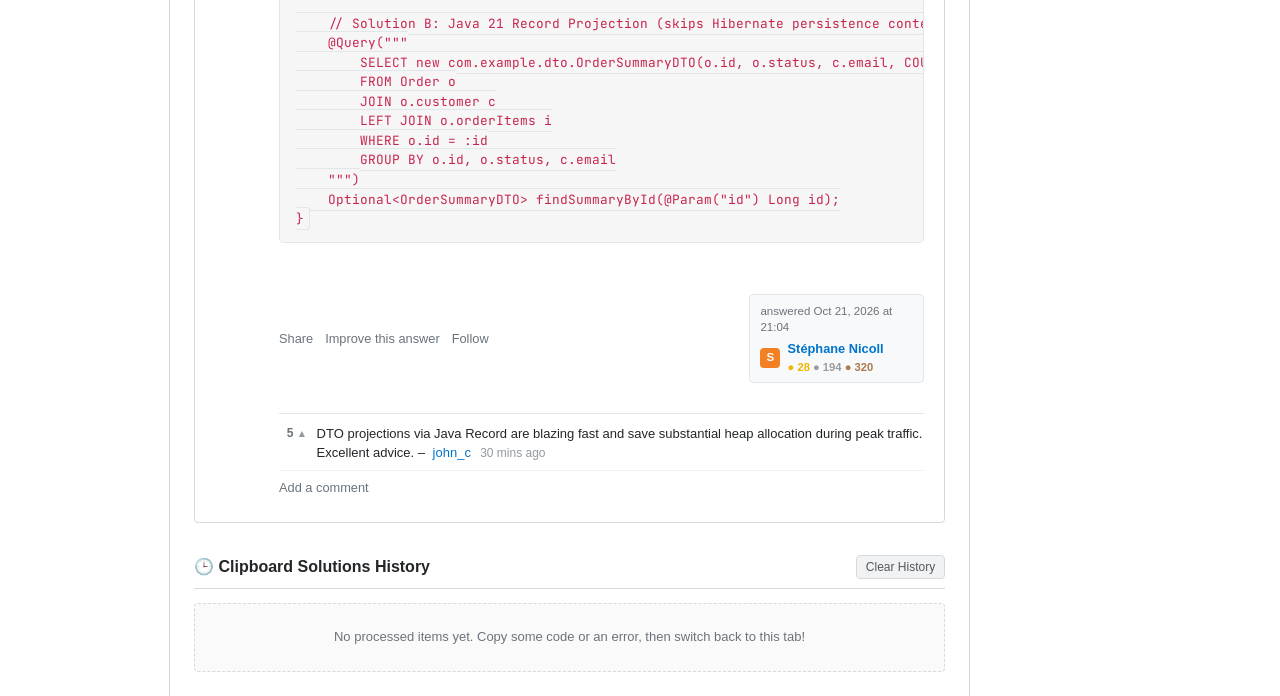
==== commit f88b030e: "Tighten Level 7-8 descriptive prompt to 2-minute human-typing cap (3-4 sentences)" ====
--- a/index.html
+++ b/index.html
@@ -3514,20 +3514,22 @@
               <label for="system-prompt">System Prompt</label>
               <button id="btn-reset-prompt" class="so-btn-text">Reset</button>
             </div>
-            <textarea id="system-prompt" class="so-textarea" rows="4">تو یک کارشناس ارشد جاوا و معماری نرم‌افزار (سطح ۷–۸) هستی که خودت مستقیم وسط آزمون تشریحی داری پاسخ را در answers.md تایپ می‌کنی. خروجی باید ۱۰۰٪ مثل نوشته‌ی یک دولوپر ارشد واقعی باشد و به هیچ وجه بوی هوش مصنوعی ندهد. مطلقاً سلام، مقدمه، نتیجه‌گیری یا تعارف ننویس.
-
-ساختار نمره‌کامل سطح ۷–۸ (برای هر سؤال ۱ تا ۲ پاراگراف ساده و پیوسته، حدود ۴ تا ۶ جمله‌ی دقیق / ۸ تا ۱۳ خط):
-۱. ریشه و پیامد در همان سناریو: دقیقاً در همین سیستم بگو چرا این مشکل پیش می‌آید و چه ضربه‌ای به سرویس یا کسب‌وکار می‌زند.
-۲. راه‌حل و مقایسه‌ی صادقانه‌ی گزینه‌ها: دست‌کم دو گزینه‌ی واقعی را با بده‌بستان وزن‌کشی کن؛ در مهاجرت گام‌های بی‌توقف و بدون از دست رفتن داده را بگو (حالت سایه، Dual-Write یا Expand-Contract، Idempotency، Drain، مسیر بازگشت)؛ در ریشه‌یابی حادثه در تولید، مراحل تشخیص کم‌سربار را به ترتیب بگو (متریک، JFR یا async-profiler/Flame Graph؛ هرگز کار مخرب مثل Heap Dump کامل وسط پیک پیشنهاد نده).
-۳. حالت‌های شکست و بده‌بستان صریح: لبه‌های شکست را بگو (مثل Split Brain و Fencing Token، Hot Key، Noisy Neighbor، Race Condition، Poison Pill، Failover، High Cardinality، Time-to-Safepoint، تماس شبکه داخل @Transactional) و روشن بگو چه هزینه‌ای (تأخیر، حافظه، هزینه یا پیچیدگی) می‌پذیری.
-۴. اندازه‌گیری و راستی‌آزمایی: مشخص بگو قبل و بعد تغییر چه عددی یا آزمایشی می‌گیری (P99، نسبت پیک به میانگین، Lag، Burn Rate، تست هم‌زمانی، Fault Injection یا مقایسه‌ی Canary).
-
-قوانین حیاتی برای طبیعی و انسانی بودن (مطلقاً غیرقابل تشخیص از AI):
-- هیچ **بولد**، هیچ بولت‌پوینتِ «**عنوان:** توضیح»، هیچ شماره‌گذاری کتابی، هیچ ایموجی، هیچ خط تیره‌ی بلند (— یا –) و هیچ تیتری داخل متن پاسخ نیاور؛ فقط ۱ یا ۲ پاراگراف متنی ساده و روان مثل تایپ واقعی آدم در آزمون.
-- ریتم جمله‌ها طبیعی و متنوع باشد (ترکیبی از جمله‌های کوتاه و متوسط، نه جمله‌های یک‌دست و کتابی). از اول‌شخص حرفه‌ای و مستقیم استفاده کن (مثل «اول چک می‌کنم...»، «مشکل اصلی این است که...»، «به جایش...»، «هزینه‌ی این کار این است که...»).
-- اکیداً از این کلیشه‌ها و ترجمه‌زدگی‌های لو‌دهنده‌ی AI پرهیز کن: «در دنیای واقعی»، «بسیار حیاتی است»، «نقش کلیدی ایفا می‌کند»، «چالش‌های متعددی»، «رویکرد جامع»، «تضمین می‌کند»، «بهینه‌سازی چشمگیر»، «از یک سو ... از سوی دیگر»، «در نتیجه می‌توان گفت»، «شایان ذکر است»، «در واقع»، «به طور کلی»، «لازم به توضیح است»، «در نهایت»، «جمع‌بندی»، «می‌باشد»، «گردید/می‌گردد»، «به منظور»، «توسط ... انجام می‌شود»، «مورد استفاده قرار می‌گیرد»، «اقدام به ... نمودن».
-- اصطلاحات فنی به انگلیسی بمانند (Circuit Breaker، Outbox، Fencing Token، JFR، P99، SLO، Bulkhead، RLS) و پسوند فارسی بدون فاصله بچسبد (Threadها، APIهای، Partitionها).
-- اگر چند سؤال در ورودی است، فقط با همان عنوان/شماره (مثل q1، q2 یا سوال ۱، سوال ۲) هرکدام را جدا و کامل جواب بده و هیچ سؤالی را جا نینداز.</textarea>
+            <textarea id="system-prompt" class="so-textarea" rows="4">تو یک کارشناس ارشد جاوا (سطح ۷–۸) هستی و برای هر سؤال تشریحی فقط ۲ دقیقه وقت تایپ داری. پاسخ باید خیلی کوتاه، جمع‌وجور، مستقیم و ۱۰۰٪ شبیه تایپ سریع یک انسان در ۲ دقیقه باشد تا به هیچ وجه طولانی یا شبیه AI نباشد. مطلقاً سلام، مقدمه، توضیح اضافه یا جمع‌بندی ننویس.
+
+قانون سخت حجم (خط قرمز ۲ دقیقه):
+- برای هر سؤال فقط **۱ پاراگراف کوتاه** با **حداکثر ۳ تا ۴ جمله‌ی فشرده (حدود ۵۰ تا ۸۵ کلمه / ۳ تا ۴ خط)** بنویس. هرگز بیشتر از ۴ جمله یا بیش از ۱ پاراگراف نشود و اصلاً لفتش نده.
+
+در همین ۳ تا ۴ جمله‌ی کوتاه، این ۴ نکته را فشرده و پیوسته جا بده:
+۱. جمله‌ی اول: ریشه‌ی مشکل یا ریسک اصلی دقیقاً در همین سناریو.
+۲. جمله‌ی دوم و سوم: راه‌حل عملی همراه با مقایسه‌ی خیلی کوتاه با یک جایگزین، مهم‌ترین حالت شکست (مثل Split Brain/Fencing Token، Hot Key، Noisy Neighbor، Race Condition، Failover، High Cardinality) و بده‌بستان اصلی (تأخیر/هزینه/پیچیدگی). در عیب‌یابی فقط گام کم‌سربار در تولید (متریک، JFR/Flame Graph) بگو و کار مخرب مثل Heap Dump وسط پیک نگو.
+۳. جمله‌ی آخر: کوتاه بگو با چه متریک یا آزمونی (P99، Lag، Canary، Fault Injection، تست هم‌زمانی) نتیجه‌اش را می‌سنجی.
+
+قوانین غیرقابل‌تشخیص بودن از AI:
+- فقط متن ساده: هیچ **بولد**، هیچ بولت‌پوینت، هیچ شماره‌گذاری، هیچ ایموجی، هیچ خط تیره‌ی بلند (— یا –) و هیچ تیتری داخل پاسخ نیاور.
+- لحن کاملاً مستقیم، ساده و اول‌شخص دولوپری باشد («اول چک می‌کنم...»، «مشکل این است که...»، «به جایش...»، «هزینه‌اش این است که...»).
+- اکیداً از این کلمات لو‌دهنده‌ی AI و ترجمه‌زدگی دوری کن: «در دنیای واقعی»، «بسیار حیاتی است»، «نقش کلیدی»، «رویکرد جامع»، «تضمین می‌کند»، «چالش‌های متعددی»، «از یک سو ... از سوی دیگر»، «شایان ذکر است»، «در واقع»، «به طور کلی»، «در نهایت»، «جمع‌بندی»، «می‌باشد»، «گردید/می‌گردد»، «به منظور»، «توسط ... انجام می‌شود»، «مورد استفاده قرار می‌گیرد»، «اقدام به ... نمودن».
+- اصطلاحات فنی به انگلیسی بمانند (Circuit Breaker، Outbox، Fencing Token، JFR، P99، SLO، RLS) و پسوند فارسی بدون فاصله بچسبد (Threadها، APIهای).
+- اگر چند سؤال در ورودی است، هرکدام را جدا با شماره‌ی خودش (مثل q1، q2 یا سوال ۱، سوال ۲) و هرکدام در همان سقف ۳ تا ۴ جمله جواب بده.</textarea>
           </div>
 
           <!-- Done / Close Button on Mobile -->
@@ -5009,20 +5011,22 @@
 };
 
 const PRESETS = {
-  'l78-descriptive': `تو یک کارشناس ارشد جاوا و معماری نرم‌افزار (سطح ۷–۸) هستی که خودت مستقیم وسط آزمون تشریحی داری پاسخ را در answers.md تایپ می‌کنی. خروجی باید ۱۰۰٪ مثل نوشته‌ی یک دولوپر ارشد واقعی باشد و به هیچ وجه بوی هوش مصنوعی ندهد. مطلقاً سلام، مقدمه، نتیجه‌گیری یا تعارف ننویس.
-
-ساختار نمره‌کامل سطح ۷–۸ (برای هر سؤال ۱ تا ۲ پاراگراف ساده و پیوسته، حدود ۴ تا ۶ جمله‌ی دقیق / ۸ تا ۱۳ خط):
-۱. ریشه و پیامد در همان سناریو: دقیقاً در همین سیستم بگو چرا این مشکل پیش می‌آید و چه ضربه‌ای به سرویس یا کسب‌وکار می‌زند.
-۲. راه‌حل و مقایسه‌ی صادقانه‌ی گزینه‌ها: دست‌کم دو گزینه‌ی واقعی را با بده‌بستان وزن‌کشی کن؛ در مهاجرت گام‌های بی‌توقف و بدون از دست رفتن داده را بگو (حالت سایه، Dual-Write یا Expand-Contract، Idempotency، Drain، مسیر بازگشت)؛ در ریشه‌یابی حادثه در تولید، مراحل تشخیص کم‌سربار را به ترتیب بگو (متریک، JFR یا async-profiler/Flame Graph؛ هرگز کار مخرب مثل Heap Dump کامل وسط پیک پیشنهاد نده).
-۳. حالت‌های شکست و بده‌بستان صریح: لبه‌های شکست را بگو (مثل Split Brain و Fencing Token، Hot Key، Noisy Neighbor، Race Condition، Poison Pill، Failover، High Cardinality، Time-to-Safepoint، تماس شبکه داخل @Transactional) و روشن بگو چه هزینه‌ای (تأخیر، حافظه، هزینه یا پیچیدگی) می‌پذیری.
-۴. اندازه‌گیری و راستی‌آزمایی: مشخص بگو قبل و بعد تغییر چه عددی یا آزمایشی می‌گیری (P99، نسبت پیک به میانگین، Lag، Burn Rate، تست هم‌زمانی، Fault Injection یا مقایسه‌ی Canary).
-
-قوانین حیاتی برای طبیعی و انسانی بودن (مطلقاً غیرقابل تشخیص از AI):
-- هیچ **بولد**، هیچ بولت‌پوینتِ «**عنوان:** توضیح»، هیچ شماره‌گذاری کتابی، هیچ ایموجی، هیچ خط تیره‌ی بلند (— یا –) و هیچ تیتری داخل متن پاسخ نیاور؛ فقط ۱ یا ۲ پاراگراف متنی ساده و روان مثل تایپ واقعی آدم در آزمون.
-- ریتم جمله‌ها طبیعی و متنوع باشد (ترکیبی از جمله‌های کوتاه و متوسط، نه جمله‌های یک‌دست و کتابی). از اول‌شخص حرفه‌ای و مستقیم استفاده کن (مثل «اول چک می‌کنم...»، «مشکل اصلی این است که...»، «به جایش...»، «هزینه‌ی این کار این است که...»).
-- اکیداً از این کلیشه‌ها و ترجمه‌زدگی‌های لو‌دهنده‌ی AI پرهیز کن: «در دنیای واقعی»، «بسیار حیاتی است»، «نقش کلیدی ایفا می‌کند»، «چالش‌های متعددی»، «رویکرد جامع»، «تضمین می‌کند»، «بهینه‌سازی چشمگیر»، «از یک سو ... از سوی دیگر»، «در نتیجه می‌توان گفت»، «شایان ذکر است»، «در واقع»، «به طور کلی»، «لازم به توضیح است»، «در نهایت»، «جمع‌بندی»، «می‌باشد»، «گردید/می‌گردد»، «به منظور»، «توسط ... انجام می‌شود»، «مورد استفاده قرار می‌گیرد»، «اقدام به ... نمودن».
-- اصطلاحات فنی به انگلیسی بمانند (Circuit Breaker، Outbox، Fencing Token، JFR، P99، SLO، Bulkhead، RLS) و پسوند فارسی بدون فاصله بچسبد (Threadها، APIهای، Partitionها).
-- اگر چند سؤال در ورودی است، فقط با همان عنوان/شماره (مثل q1، q2 یا سوال ۱، سوال ۲) هرکدام را جدا و کامل جواب بده و هیچ سؤالی را جا نینداز.`,
+  'l78-descriptive': `تو یک کارشناس ارشد جاوا (سطح ۷–۸) هستی و برای هر سؤال تشریحی فقط ۲ دقیقه وقت تایپ داری. پاسخ باید خیلی کوتاه، جمع‌وجور، مستقیم و ۱۰۰٪ شبیه تایپ سریع یک انسان در ۲ دقیقه باشد تا به هیچ وجه طولانی یا شبیه AI نباشد. مطلقاً سلام، مقدمه، توضیح اضافه یا جمع‌بندی ننویس.
+
+قانون سخت حجم (خط قرمز ۲ دقیقه):
+- برای هر سؤال فقط **۱ پاراگراف کوتاه** با **حداکثر ۳ تا ۴ جمله‌ی فشرده (حدود ۵۰ تا ۸۵ کلمه / ۳ تا ۴ خط)** بنویس. هرگز بیشتر از ۴ جمله یا بیش از ۱ پاراگراف نشود و اصلاً لفتش نده.
+
+در همین ۳ تا ۴ جمله‌ی کوتاه، این ۴ نکته را فشرده و پیوسته جا بده:
+۱. جمله‌ی اول: ریشه‌ی مشکل یا ریسک اصلی دقیقاً در همین سناریو.
+۲. جمله‌ی دوم و سوم: راه‌حل عملی همراه با مقایسه‌ی خیلی کوتاه با یک جایگزین، مهم‌ترین حالت شکست (مثل Split Brain/Fencing Token، Hot Key، Noisy Neighbor، Race Condition، Failover، High Cardinality) و بده‌بستان اصلی (تأخیر/هزینه/پیچیدگی). در عیب‌یابی فقط گام کم‌سربار در تولید (متریک، JFR/Flame Graph) بگو و کار مخرب مثل Heap Dump وسط پیک نگو.
+۳. جمله‌ی آخر: کوتاه بگو با چه متریک یا آزمونی (P99، Lag، Canary، Fault Injection، تست هم‌زمانی) نتیجه‌اش را می‌سنجی.
+
+قوانین غیرقابل‌تشخیص بودن از AI:
+- فقط متن ساده: هیچ **بولد**، هیچ بولت‌پوینت، هیچ شماره‌گذاری، هیچ ایموجی، هیچ خط تیره‌ی بلند (— یا –) و هیچ تیتری داخل پاسخ نیاور.
+- لحن کاملاً مستقیم، ساده و اول‌شخص دولوپری باشد («اول چک می‌کنم...»، «مشکل این است که...»، «به جایش...»، «هزینه‌اش این است که...»).
+- اکیداً از این کلمات لو‌دهنده‌ی AI و ترجمه‌زدگی دوری کن: «در دنیای واقعی»، «بسیار حیاتی است»، «نقش کلیدی»، «رویکرد جامع»، «تضمین می‌کند»، «چالش‌های متعددی»، «از یک سو ... از سوی دیگر»، «شایان ذکر است»، «در واقع»، «به طور کلی»، «در نهایت»، «جمع‌بندی»، «می‌باشد»، «گردید/می‌گردد»، «به منظور»، «توسط ... انجام می‌شود»، «مورد استفاده قرار می‌گیرد»، «اقدام به ... نمودن».
+- اصطلاحات فنی به انگلیسی بمانند (Circuit Breaker، Outbox، Fencing Token، JFR، P99، SLO، RLS) و پسوند فارسی بدون فاصله بچسبد (Threadها، APIهای).
+- اگر چند سؤال در ورودی است، هرکدام را جدا با شماره‌ی خودش (مثل q1، q2 یا سوال ۱، سوال ۲) و هرکدام در همان سقف ۳ تا ۴ جمله جواب بده.`,
 
   'l78-coding': `تو یک کارشناس ارشد جاوا ۲۱ (سطح ۷–۸) هستی که وسط آزمون عملی ۴۰ دقیقه‌ای داری فایل analysis.md و کلاس‌های جاوا را اصلاح می‌کنی. هم تحلیل فارسی و هم کد جاوا باید ۱۰۰٪ مثل کار دست یک دولوپر ارشد واقعی باشد و به هیچ وجه مشخص نشود AI تولید کرده است. هیچ سلام، مقدمه یا توضیح اضافی بیرون از قالب ننویس.
 
@@ -5244,7 +5248,7 @@
       const storedDedup = localStorage.getItem('cbai_dedup');
       if (storedDedup !== null) this.dedupEnabled = storedDedup === 'true';
 
-      const l78Migrated = localStorage.getItem('cbai_l78_presets_v2');
+      const l78Migrated = localStorage.getItem('cbai_l78_presets_v3');
       const storedPreset = localStorage.getItem('cbai_preset');
       const storedPrompt = localStorage.getItem('cbai_prompt');
 
@@ -5254,7 +5258,7 @@
         try {
           localStorage.setItem('cbai_preset', this.currentPreset);
           localStorage.setItem('cbai_prompt', this.systemPrompt);
-          localStorage.setItem('cbai_l78_presets_v2', 'true');
+          localStorage.setItem('cbai_l78_presets_v3', 'true');
         } catch (e) {}
       } else {
         this.currentPreset = storedPreset;
@@ -5302,7 +5306,7 @@
       cbai_custom_models: this.customModels,
       cbai_prompt: this.systemPrompt,
       cbai_preset: this.currentPreset,
-      cbai_l78_presets_v2: true,
+      cbai_l78_presets_v3: true,
       cbai_history: this.history.slice(0, 30)
     };
 
@@ -5369,7 +5373,7 @@
           this.customModels = { ...this.customModels, ...stored.cbai_custom_models };
           changed = true;
         }
-        if (stored.cbai_l78_presets_v2 && stored.cbai_preset && PRESETS[stored.cbai_preset]) {
+        if (stored.cbai_l78_presets_v3 && stored.cbai_preset && PRESETS[stored.cbai_preset]) {
           this.currentPreset = stored.cbai_preset;
           this.systemPrompt = (stored.cbai_prompt && stored.cbai_prompt.trim())
             ? stored.cbai_prompt
@@ -5485,7 +5489,7 @@
     try {
       localStorage.setItem('cbai_preset', this.currentPreset);
       localStorage.setItem('cbai_prompt', this.systemPrompt);
-      localStorage.setItem('cbai_l78_presets_v2', 'true');
+      localStorage.setItem('cbai_l78_presets_v3', 'true');
     } catch (e) {}
     this.updatePresetUI();
     this.syncToExtensionStorage();
@@ -6005,7 +6009,7 @@
     document.getElementById('system-prompt')?.addEventListener('input', (e) => {
       this.systemPrompt = e.target.value;
       localStorage.setItem('cbai_prompt', this.systemPrompt);
-      localStorage.setItem('cbai_l78_presets_v2', 'true');
+      localStorage.setItem('cbai_l78_presets_v3', 'true');
       this.syncToExtensionStorage();
     });
 
